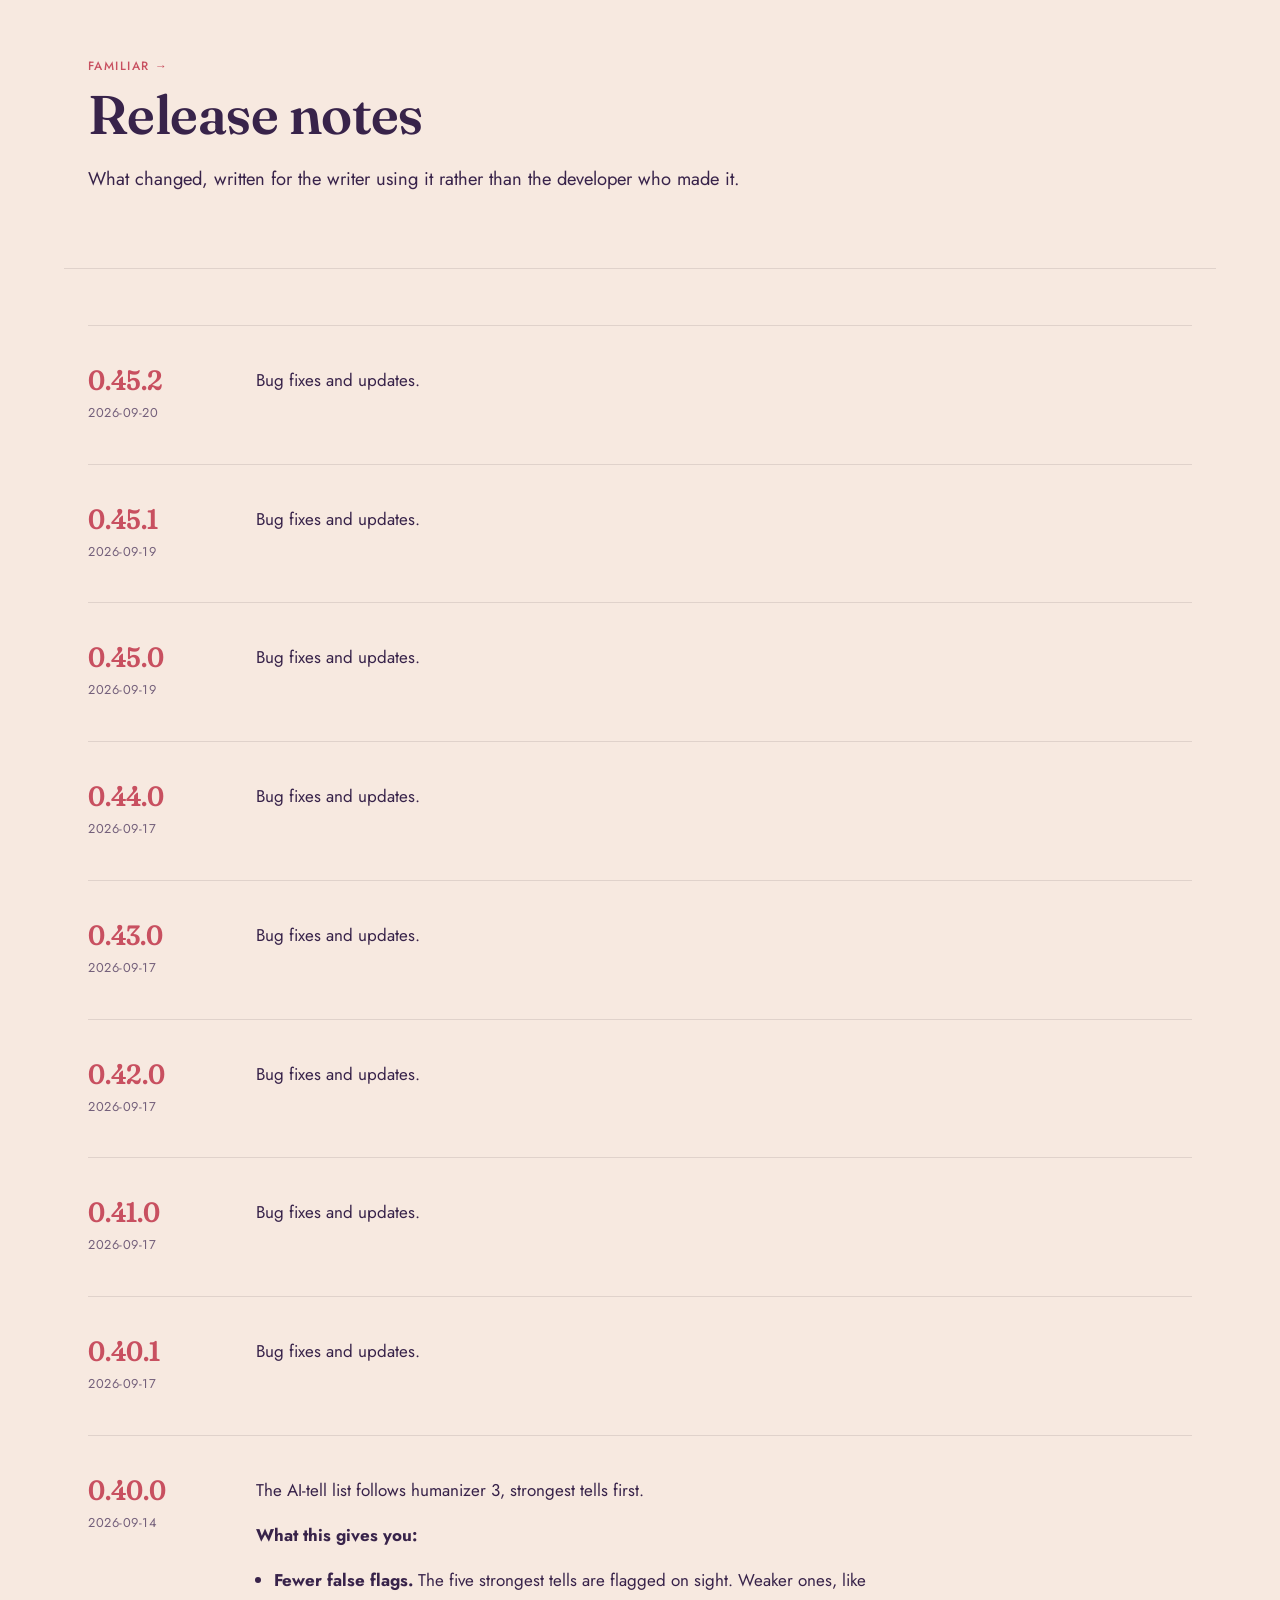
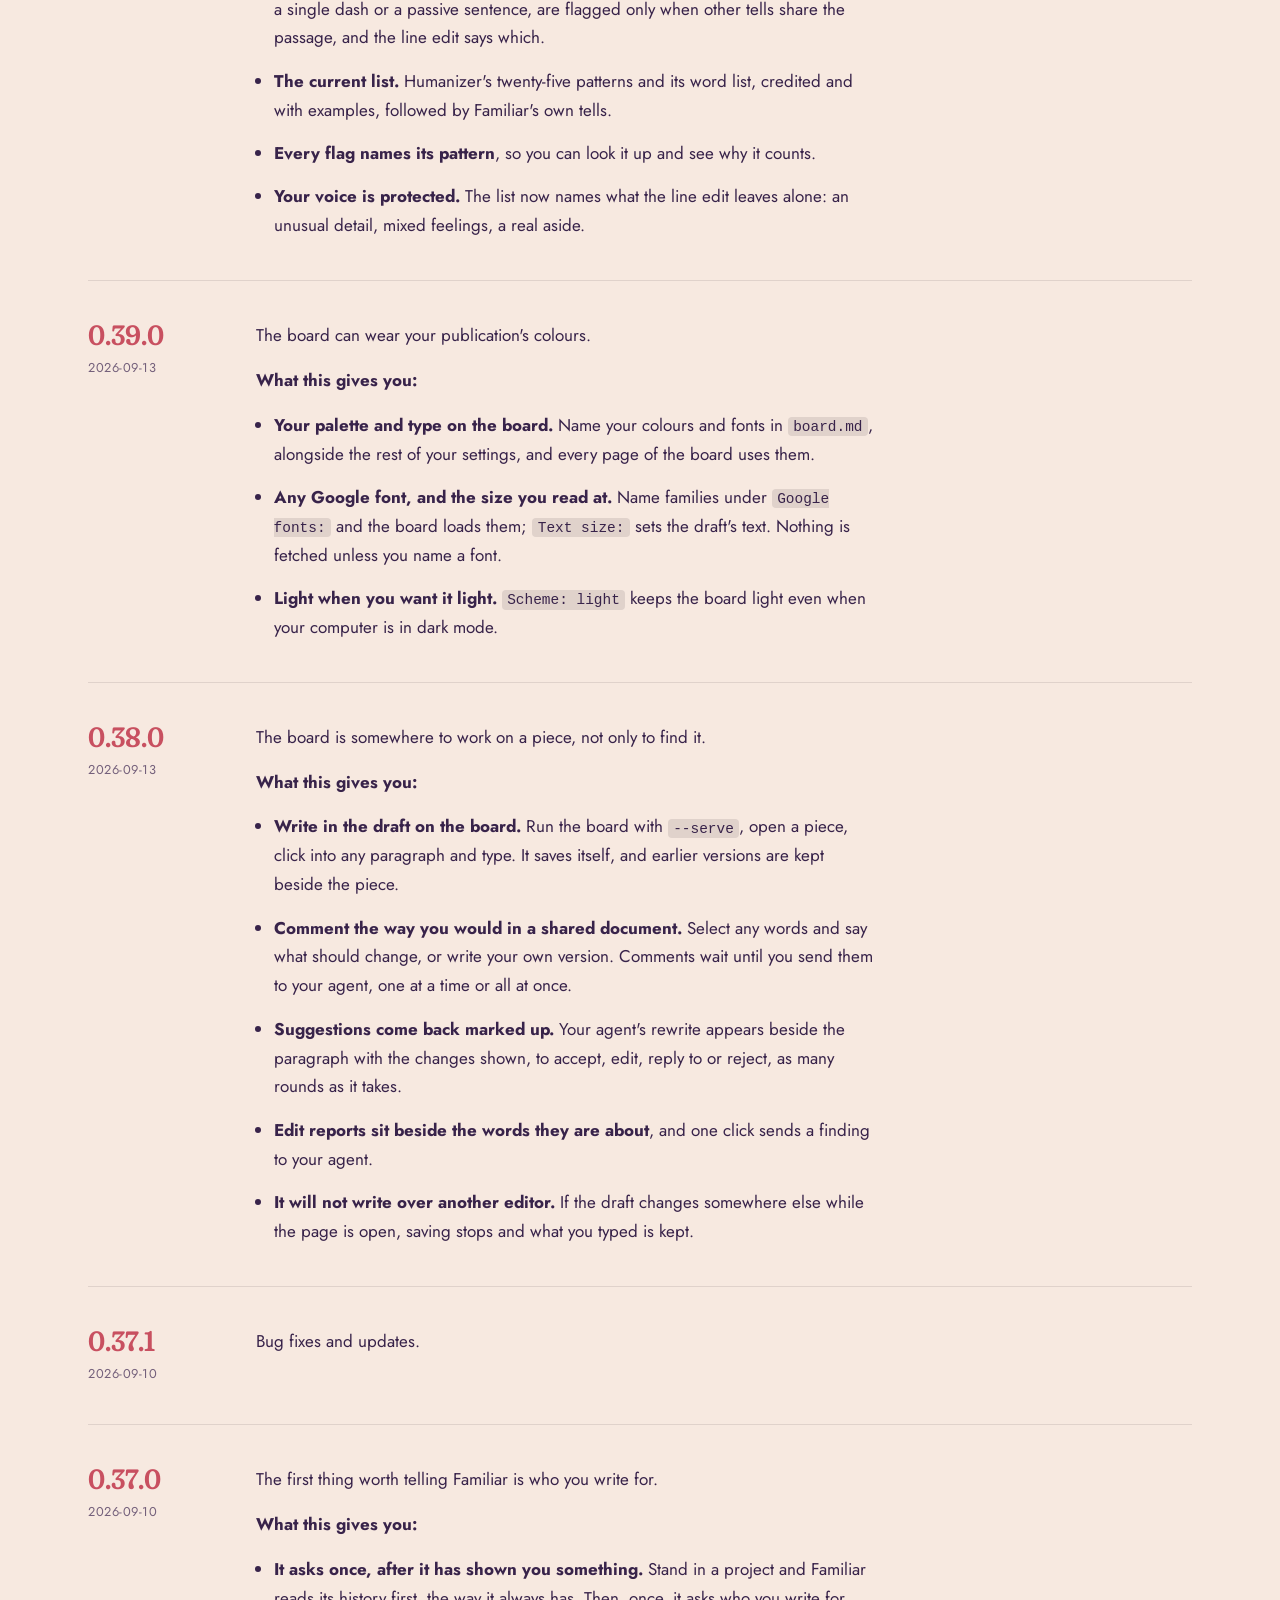
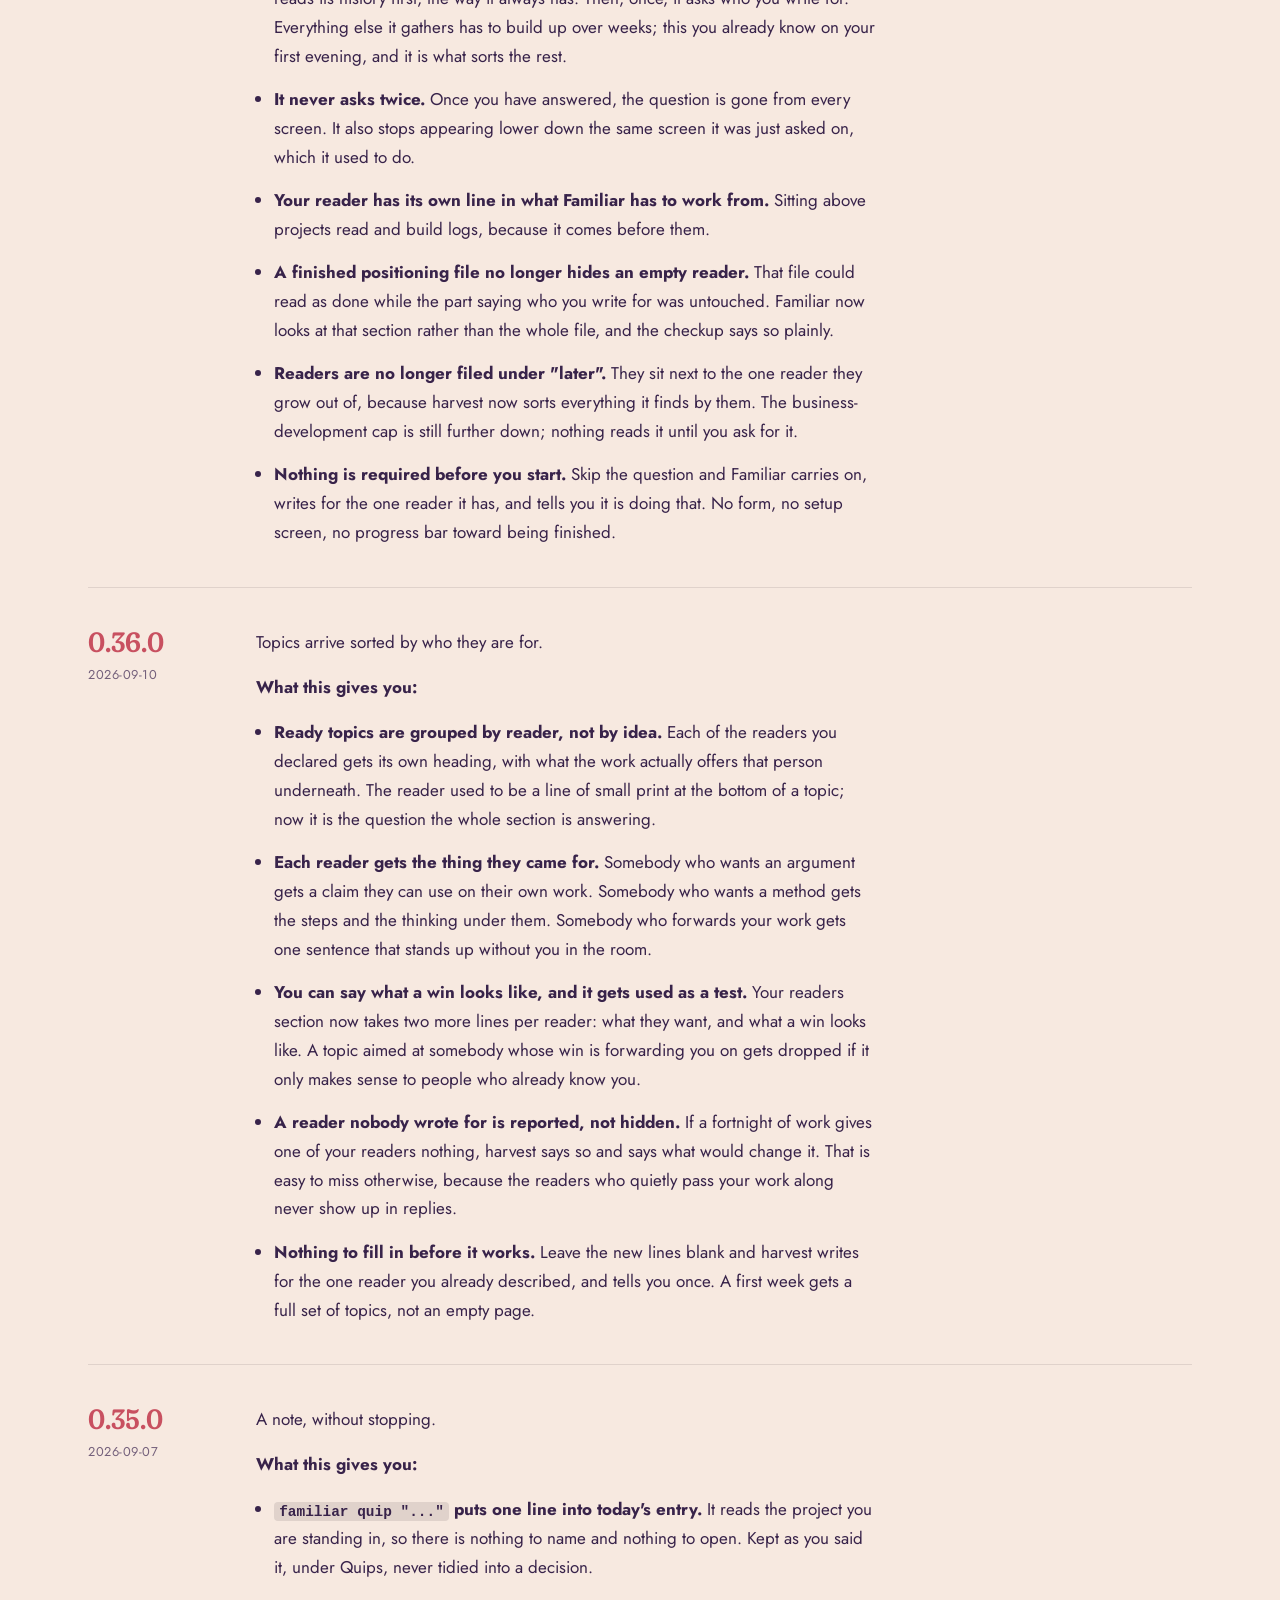
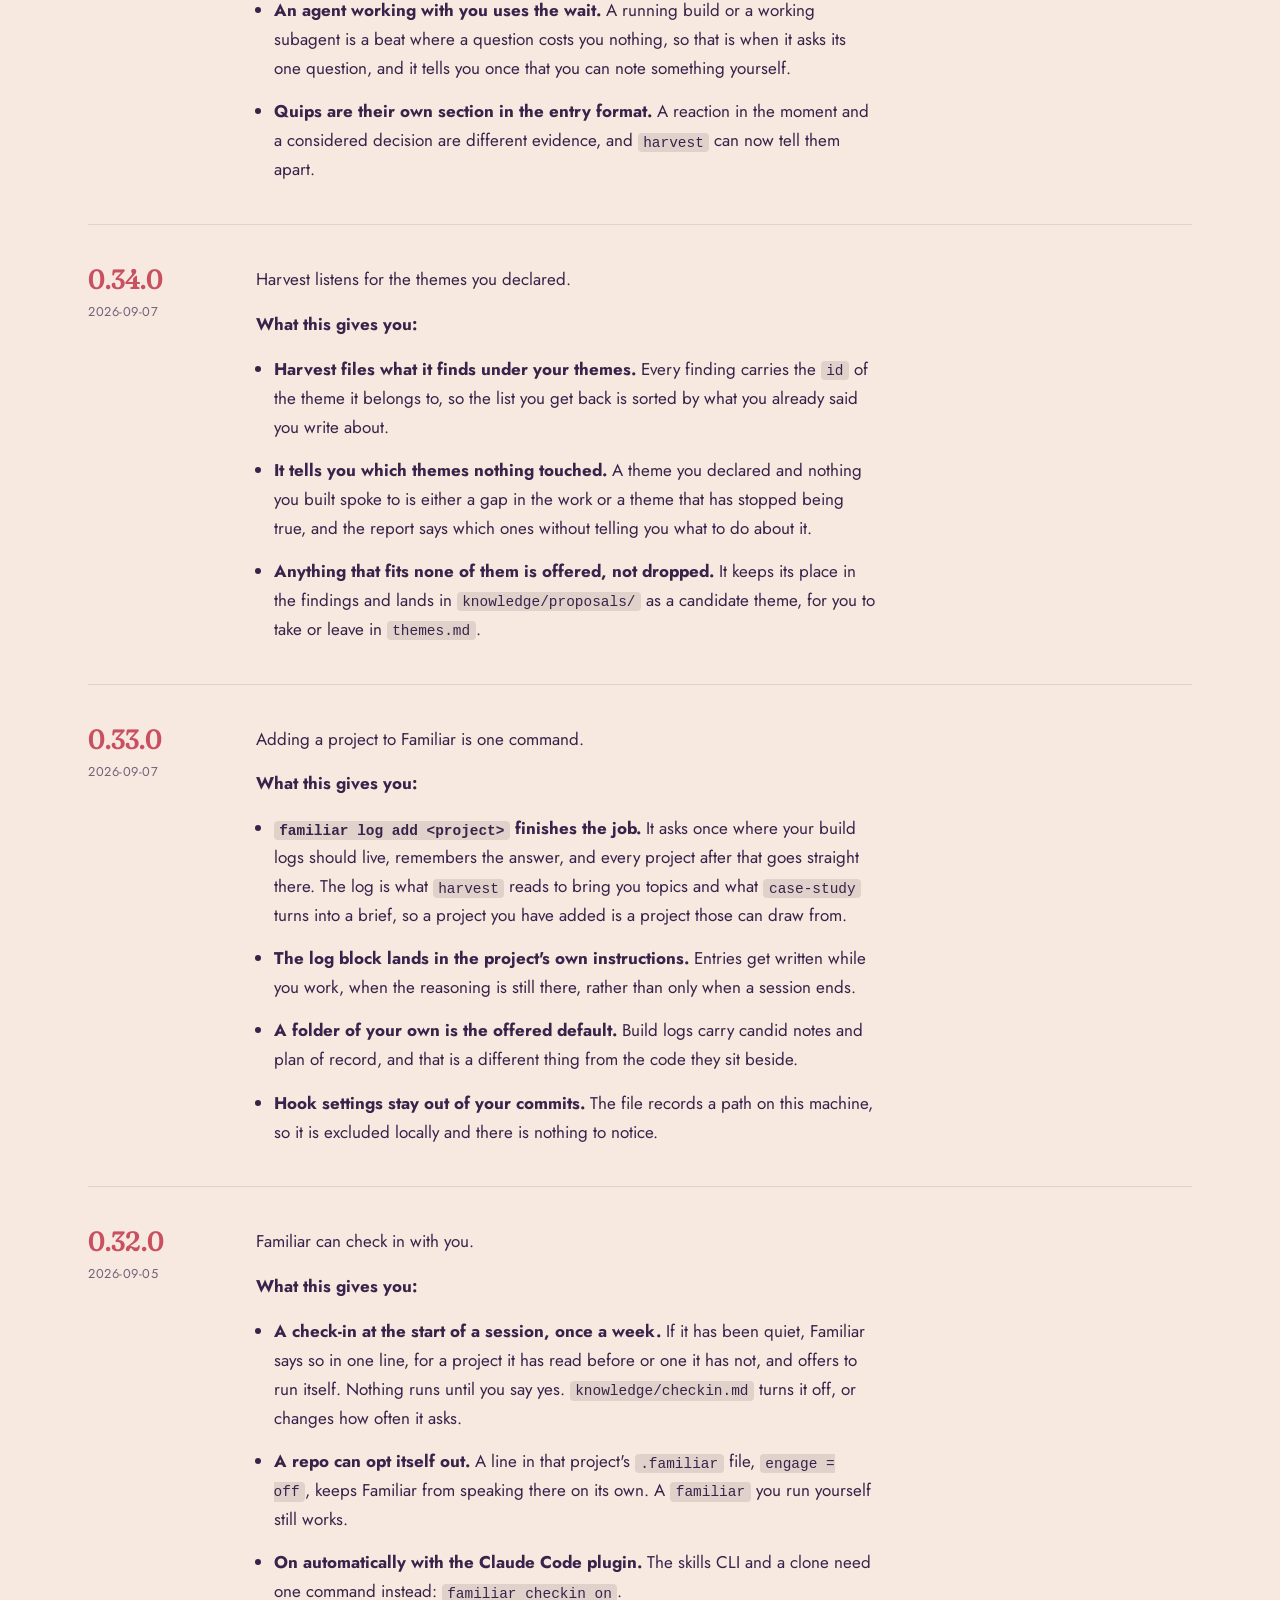
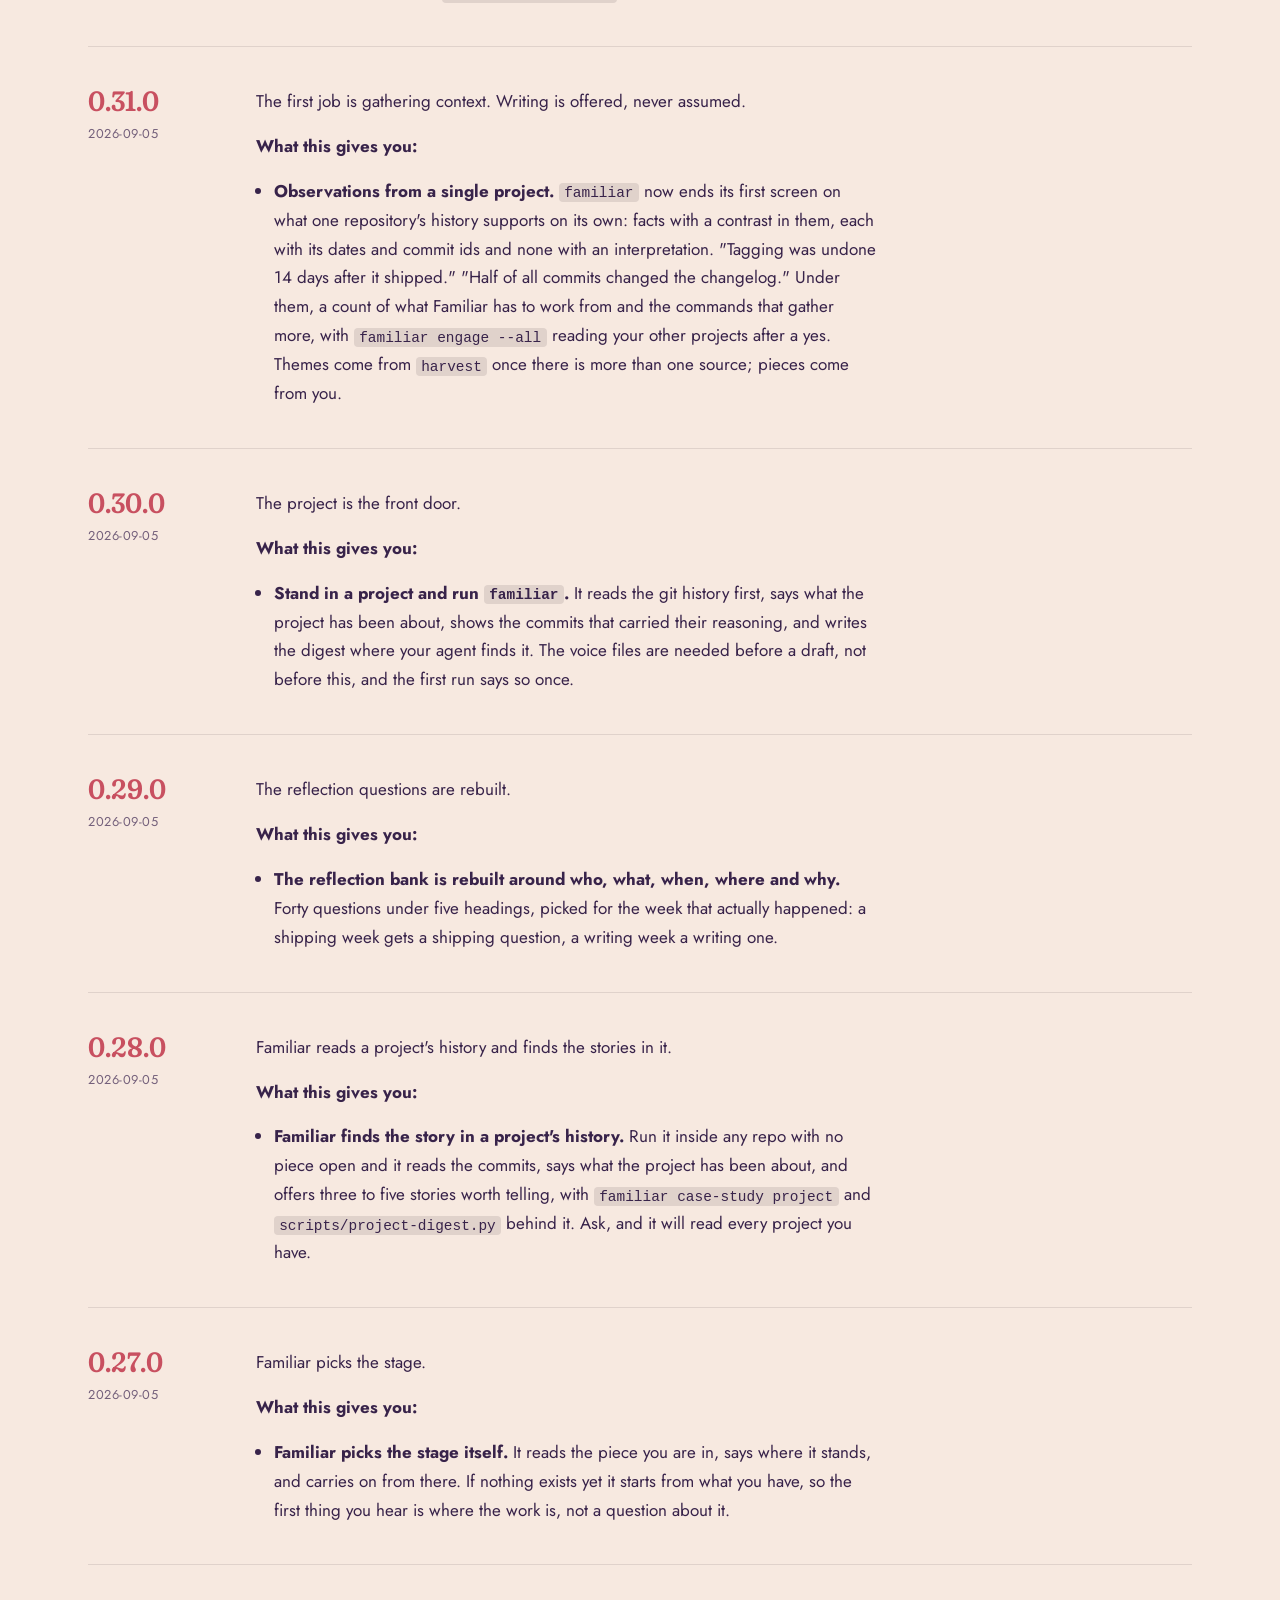
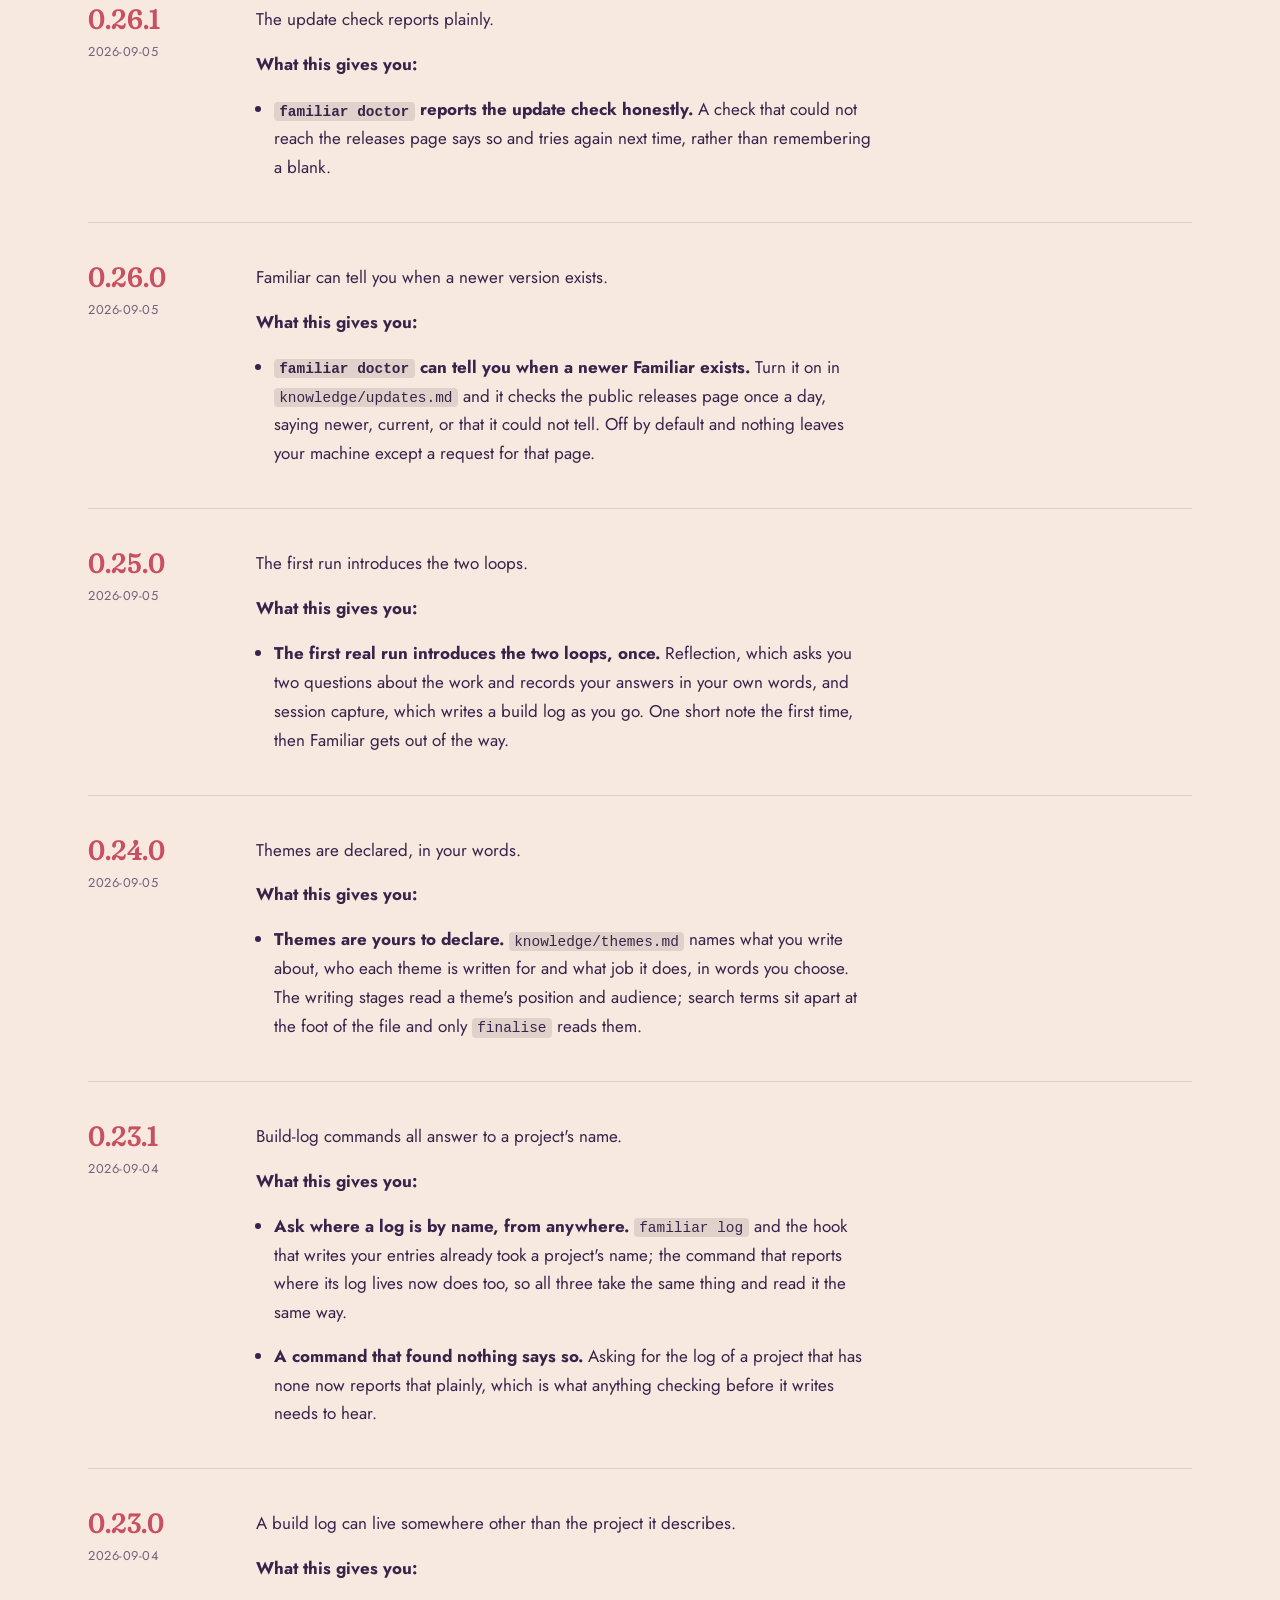
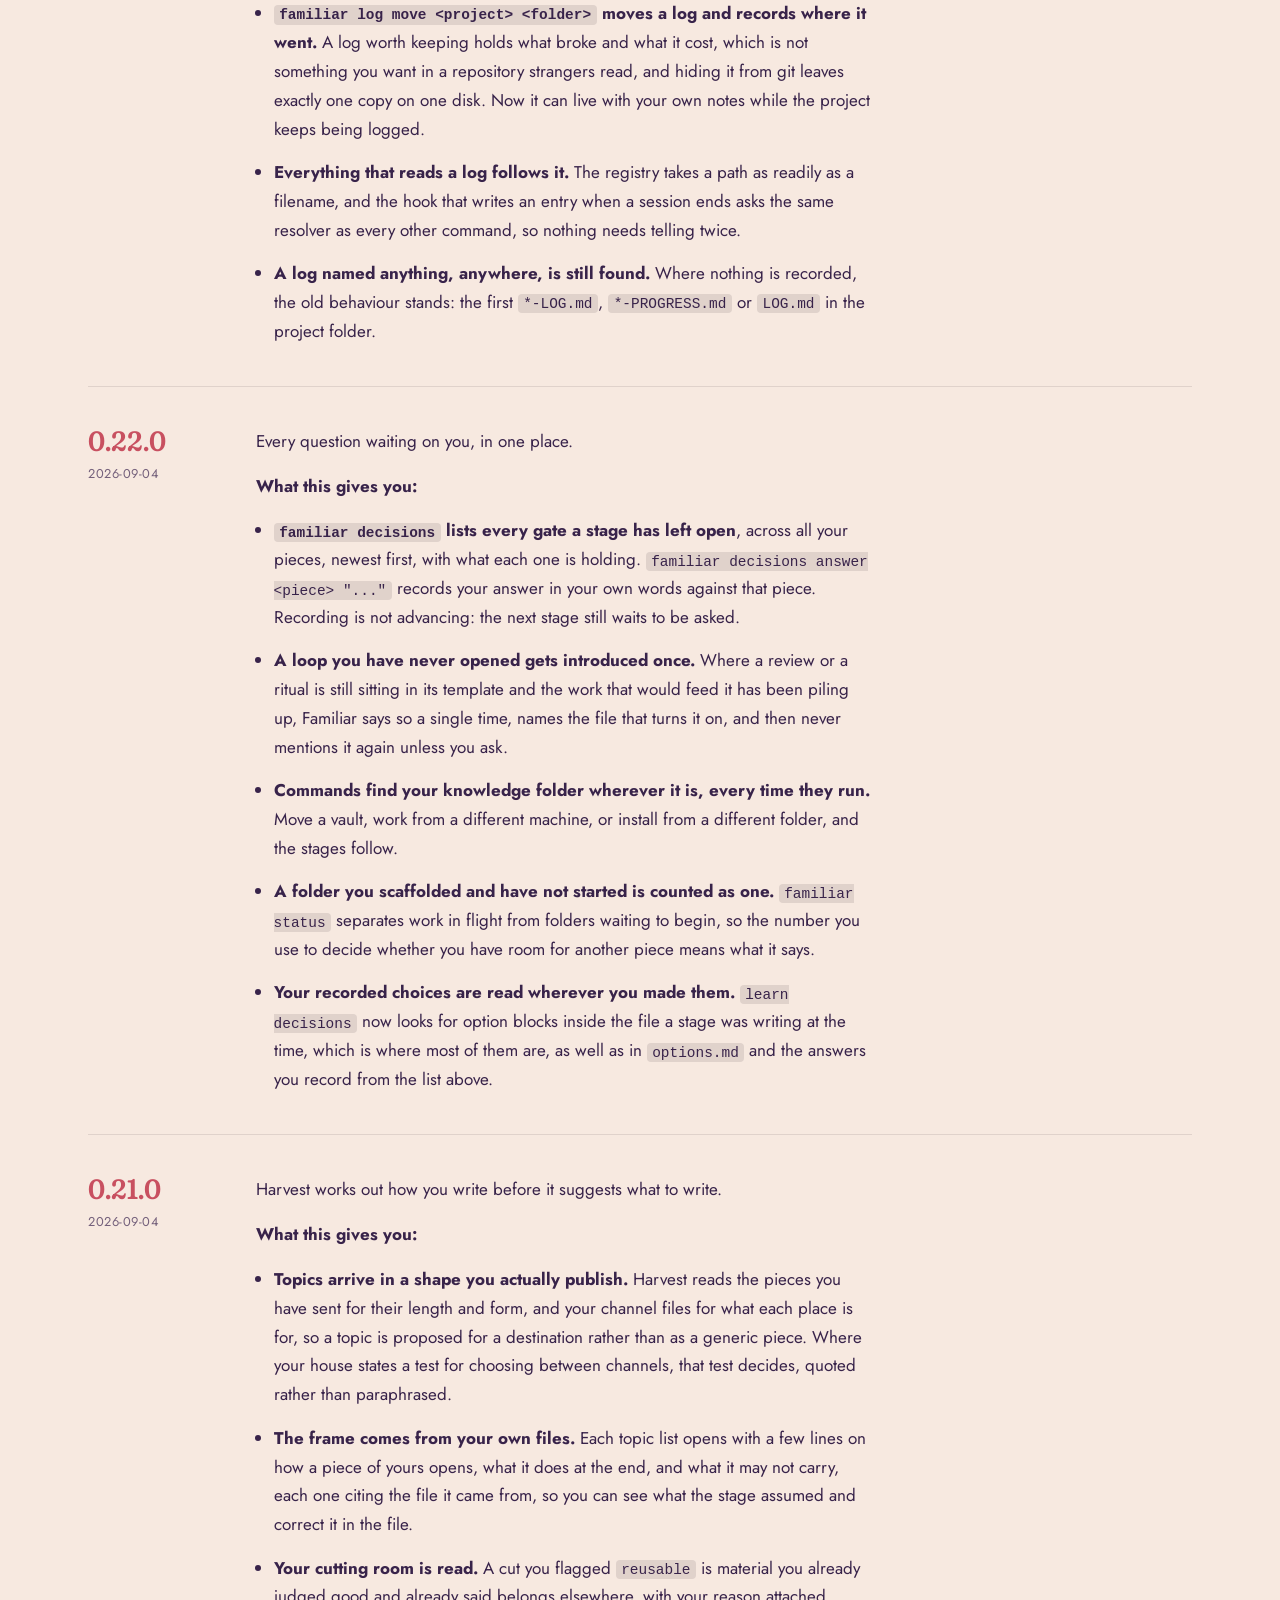
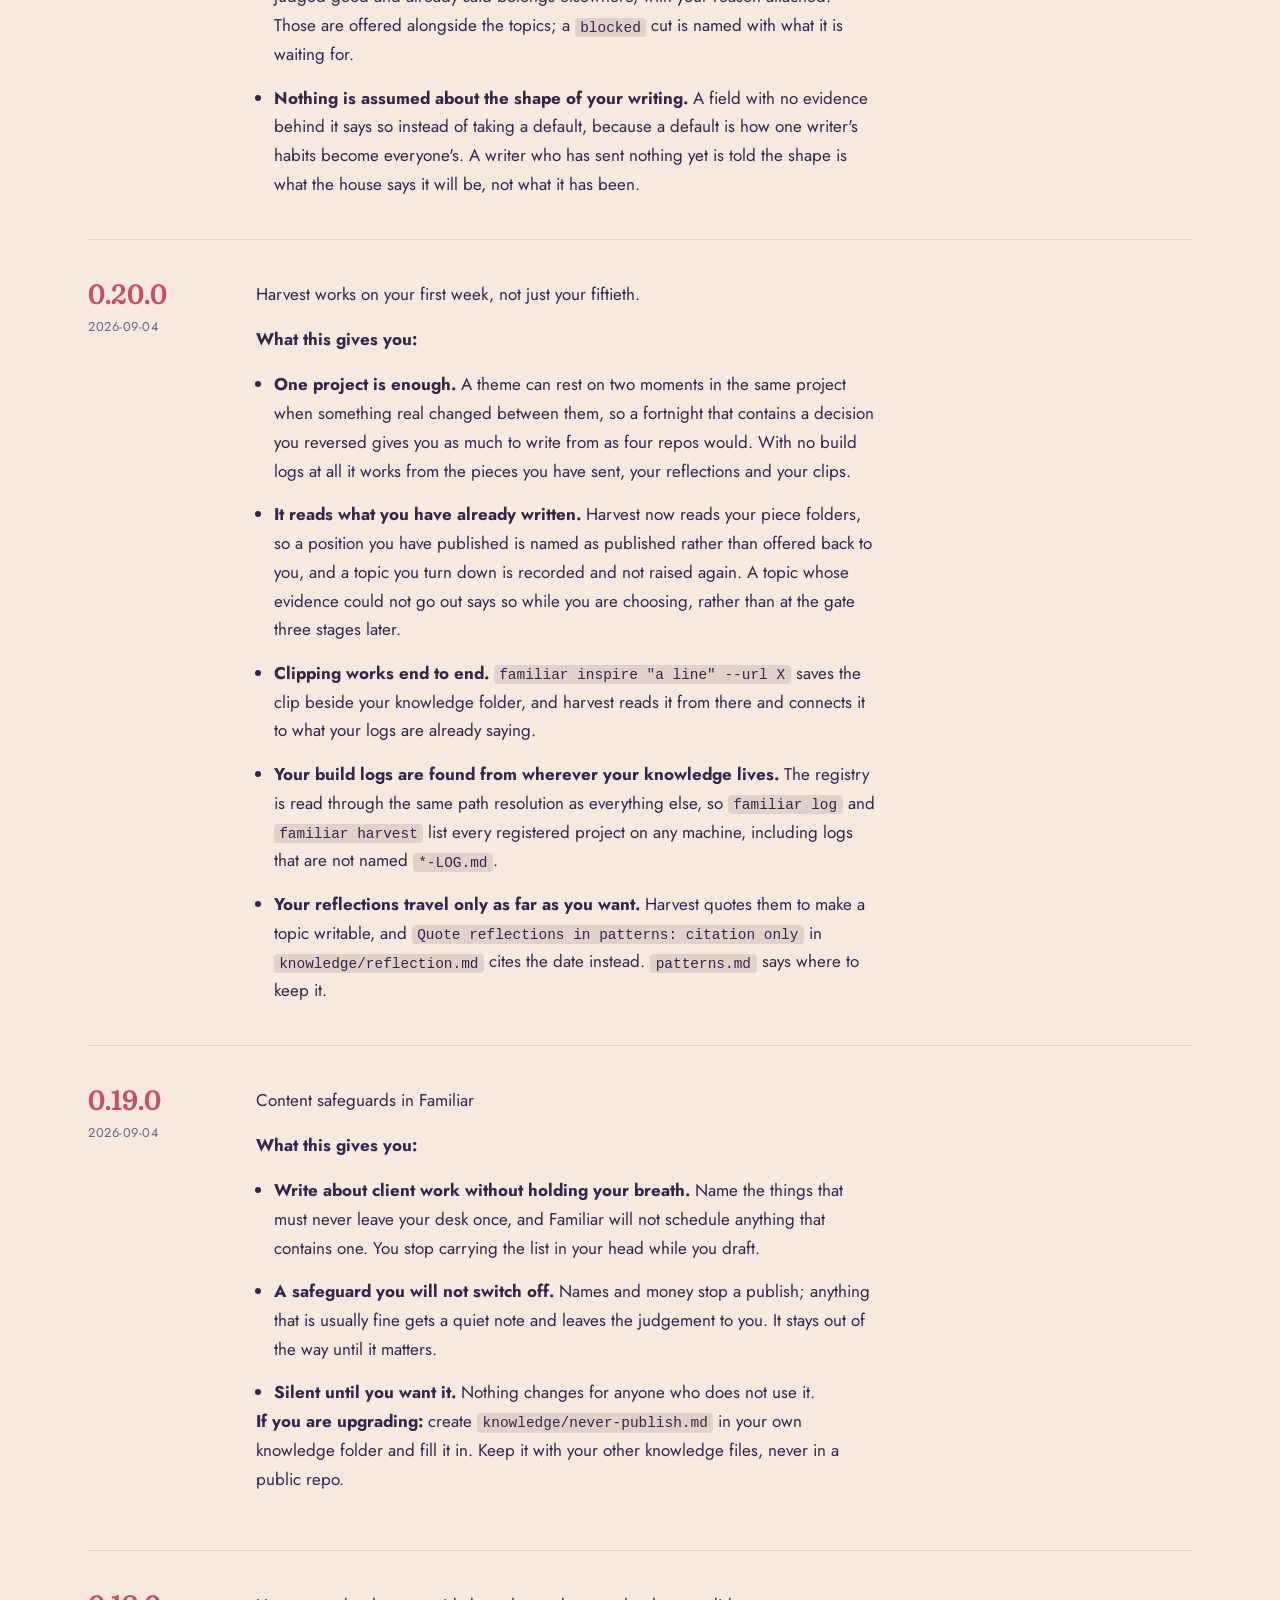
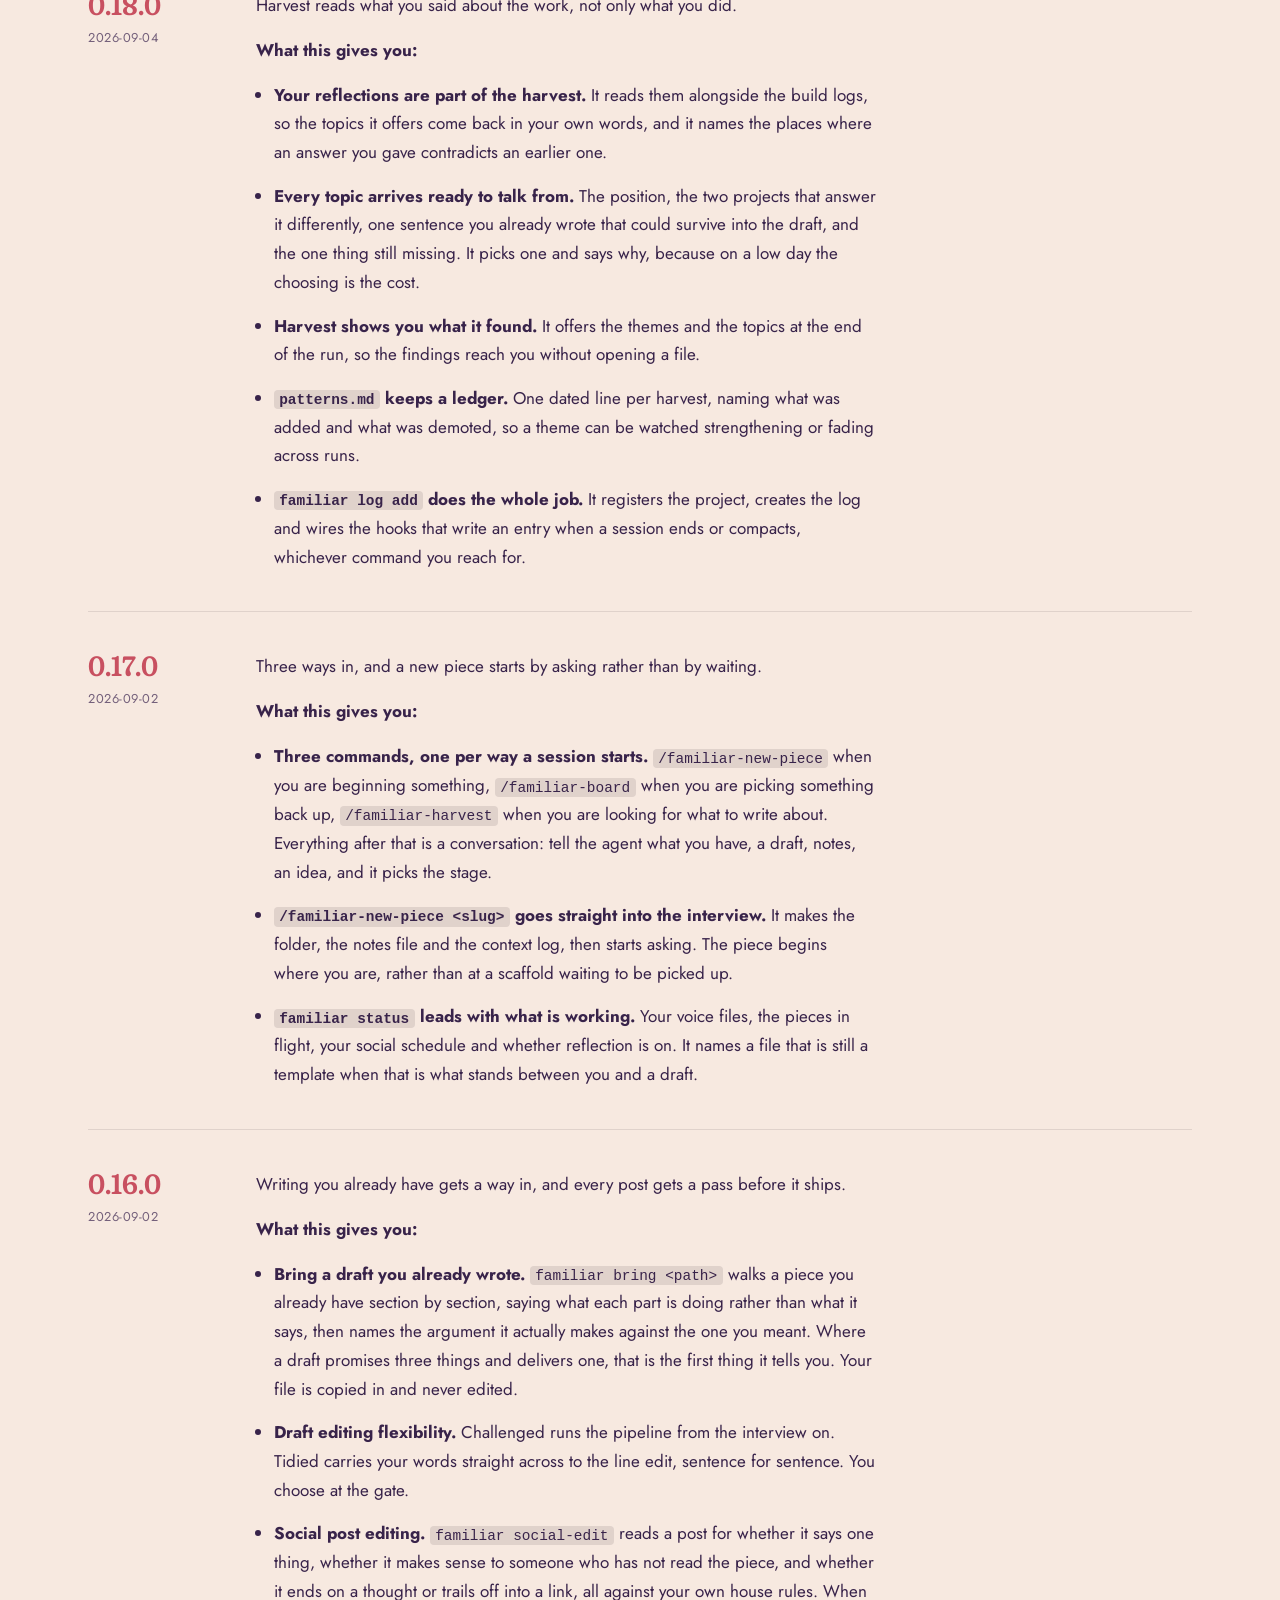
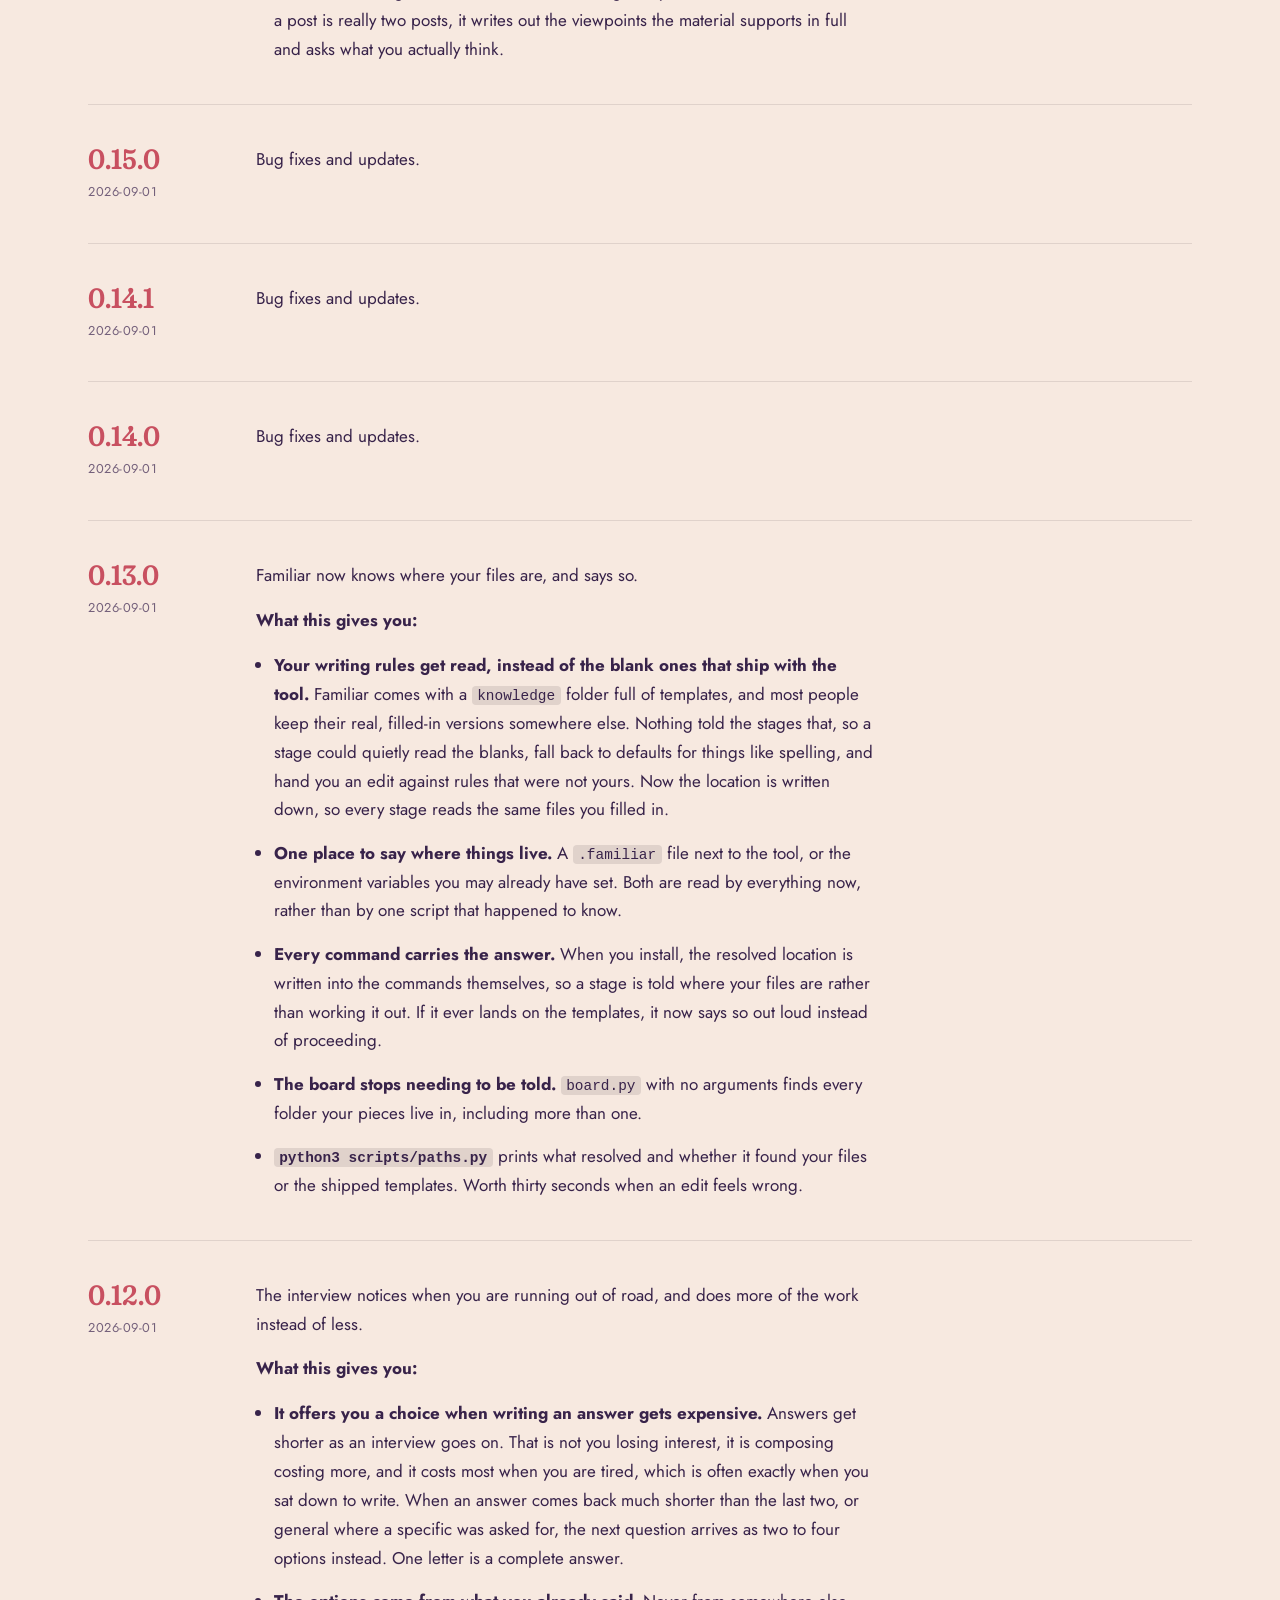
==== site/releases.html @ 456c1101 "Map the wider Notion schema without owning unknown fields (#89) Adds scripts/notion_schema.py: a typ" ====
<!doctype html>
<html lang="en-GB">
<head>
<meta charset="utf-8">
<meta name="viewport" content="width=device-width, initial-scale=1">
<title>Release notes | Familiar</title>
<meta name="description" content="What changed in Familiar, written for the writer using it.">
<link rel="canonical" href="https://familiar.intentionaut.com/releases.html">
<link rel="icon" href="/favicon.svg" type="image/svg+xml">
<meta name="theme-color" content="#f7e9e0">
<meta property="og:site_name" content="Familiar">
<meta property="og:title" content="Release notes | Familiar">
<meta property="og:description" content="What changed in Familiar, written for the writer using it.">
<meta property="og:url" content="https://familiar.intentionaut.com/releases.html">
<meta property="og:type" content="website">
<link rel="preconnect" href="https://fonts.googleapis.com">
<link rel="preconnect" href="https://fonts.gstatic.com" crossorigin>
<link href="https://fonts.googleapis.com/css2?family=Fraunces:ital,opsz,wght@0,9..144,400..700;1,9..144,400..700&family=Jost:wght@300..600&display=swap" rel="stylesheet">
<link rel="stylesheet" href="./style.css">
</head>
<body>

<section class="wrap">
  <p class="eyebrow"><a class="link-arrow" href="./">Familiar</a></p>
  <h1>Release notes</h1>
  <p class="lede">
    What changed, written for the writer using it rather than the developer who
    made it.
  </p>
</section>

<section class="wrap">
  <article class="release">
    <h2 id="v0-45-2">0.45.2</h2>
    <p class="release-date"><time datetime="2026-09-20">2026-09-20</time></p>
    <div class="release-body">
      <p>Bug fixes and updates.</p>
    </div>
  </article>
  <article class="release">
    <h2 id="v0-45-1">0.45.1</h2>
    <p class="release-date"><time datetime="2026-09-19">2026-09-19</time></p>
    <div class="release-body">
      <p>Bug fixes and updates.</p>
    </div>
  </article>
  <article class="release">
    <h2 id="v0-45-0">0.45.0</h2>
    <p class="release-date"><time datetime="2026-09-19">2026-09-19</time></p>
    <div class="release-body">
      <p>Bug fixes and updates.</p>
    </div>
  </article>
  <article class="release">
    <h2 id="v0-44-0">0.44.0</h2>
    <p class="release-date"><time datetime="2026-09-17">2026-09-17</time></p>
    <div class="release-body">
      <p>Bug fixes and updates.</p>
    </div>
  </article>
  <article class="release">
    <h2 id="v0-43-0">0.43.0</h2>
    <p class="release-date"><time datetime="2026-09-17">2026-09-17</time></p>
    <div class="release-body">
      <p>Bug fixes and updates.</p>
    </div>
  </article>
  <article class="release">
    <h2 id="v0-42-0">0.42.0</h2>
    <p class="release-date"><time datetime="2026-09-17">2026-09-17</time></p>
    <div class="release-body">
      <p>Bug fixes and updates.</p>
    </div>
  </article>
  <article class="release">
    <h2 id="v0-41-0">0.41.0</h2>
    <p class="release-date"><time datetime="2026-09-17">2026-09-17</time></p>
    <div class="release-body">
      <p>Bug fixes and updates.</p>
    </div>
  </article>
  <article class="release">
    <h2 id="v0-40-1">0.40.1</h2>
    <p class="release-date"><time datetime="2026-09-17">2026-09-17</time></p>
    <div class="release-body">
      <p>Bug fixes and updates.</p>
    </div>
  </article>
  <article class="release">
    <h2 id="v0-40-0">0.40.0</h2>
    <p class="release-date"><time datetime="2026-09-14">2026-09-14</time></p>
    <div class="release-body">
      <p>The AI-tell list follows humanizer 3, strongest tells first.</p>
      <p><strong>What this gives you:</strong></p>
      <ul><li><strong>Fewer false flags.</strong> The five strongest tells are flagged on sight. Weaker ones, like a single dash or a passive sentence, are flagged only when other tells share the passage, and the line edit says which.</li><li><strong>The current list.</strong> Humanizer&#x27;s twenty-five patterns and its word list, credited and with examples, followed by Familiar&#x27;s own tells.</li><li><strong>Every flag names its pattern</strong>, so you can look it up and see why it counts.</li><li><strong>Your voice is protected.</strong> The list now names what the line edit leaves alone: an unusual detail, mixed feelings, a real aside.</li></ul>
    </div>
  </article>
  <article class="release">
    <h2 id="v0-39-0">0.39.0</h2>
    <p class="release-date"><time datetime="2026-09-13">2026-09-13</time></p>
    <div class="release-body">
      <p>The board can wear your publication&#x27;s colours.</p>
      <p><strong>What this gives you:</strong></p>
      <ul><li><strong>Your palette and type on the board.</strong> Name your colours and fonts in <code>board.md</code>, alongside the rest of your settings, and every page of the board uses them.</li><li><strong>Any Google font, and the size you read at.</strong> Name families under <code>Google fonts:</code> and the board loads them; <code>Text size:</code> sets the draft&#x27;s text. Nothing is fetched unless you name a font.</li><li><strong>Light when you want it light.</strong> <code>Scheme: light</code> keeps the board light even when your computer is in dark mode.</li></ul>
    </div>
  </article>
  <article class="release">
    <h2 id="v0-38-0">0.38.0</h2>
    <p class="release-date"><time datetime="2026-09-13">2026-09-13</time></p>
    <div class="release-body">
      <p>The board is somewhere to work on a piece, not only to find it.</p>
      <p><strong>What this gives you:</strong></p>
      <ul><li><strong>Write in the draft on the board.</strong> Run the board with <code>--serve</code>, open a piece, click into any paragraph and type. It saves itself, and earlier versions are kept beside the piece.</li><li><strong>Comment the way you would in a shared document.</strong> Select any words and say what should change, or write your own version. Comments wait until you send them to your agent, one at a time or all at once.</li><li><strong>Suggestions come back marked up.</strong> Your agent&#x27;s rewrite appears beside the paragraph with the changes shown, to accept, edit, reply to or reject, as many rounds as it takes.</li><li><strong>Edit reports sit beside the words they are about</strong>, and one click sends a finding to your agent.</li><li><strong>It will not write over another editor.</strong> If the draft changes somewhere else while the page is open, saving stops and what you typed is kept.</li></ul>
    </div>
  </article>
  <article class="release">
    <h2 id="v0-37-1">0.37.1</h2>
    <p class="release-date"><time datetime="2026-09-10">2026-09-10</time></p>
    <div class="release-body">
      <p>Bug fixes and updates.</p>
    </div>
  </article>
  <article class="release">
    <h2 id="v0-37-0">0.37.0</h2>
    <p class="release-date"><time datetime="2026-09-10">2026-09-10</time></p>
    <div class="release-body">
      <p>The first thing worth telling Familiar is who you write for.</p>
      <p><strong>What this gives you:</strong></p>
      <ul><li><strong>It asks once, after it has shown you something.</strong> Stand in a project and Familiar reads its history first, the way it always has. Then, once, it asks who you write for. Everything else it gathers has to build up over weeks; this you already know on your first evening, and it is what sorts the rest.</li><li><strong>It never asks twice.</strong> Once you have answered, the question is gone from every screen. It also stops appearing lower down the same screen it was just asked on, which it used to do.</li><li><strong>Your reader has its own line in what Familiar has to work from.</strong> Sitting above projects read and build logs, because it comes before them.</li><li><strong>A finished positioning file no longer hides an empty reader.</strong> That file could read as done while the part saying who you write for was untouched. Familiar now looks at that section rather than the whole file, and the checkup says so plainly.</li><li><strong>Readers are no longer filed under &quot;later&quot;.</strong> They sit next to the one reader they grow out of, because harvest now sorts everything it finds by them. The business-development cap is still further down; nothing reads it until you ask for it.</li><li><strong>Nothing is required before you start.</strong> Skip the question and Familiar carries on, writes for the one reader it has, and tells you it is doing that. No form, no setup screen, no progress bar toward being finished.</li></ul>
    </div>
  </article>
  <article class="release">
    <h2 id="v0-36-0">0.36.0</h2>
    <p class="release-date"><time datetime="2026-09-10">2026-09-10</time></p>
    <div class="release-body">
      <p>Topics arrive sorted by who they are for.</p>
      <p><strong>What this gives you:</strong></p>
      <ul><li><strong>Ready topics are grouped by reader, not by idea.</strong> Each of the readers you declared gets its own heading, with what the work actually offers that person underneath. The reader used to be a line of small print at the bottom of a topic; now it is the question the whole section is answering.</li><li><strong>Each reader gets the thing they came for.</strong> Somebody who wants an argument gets a claim they can use on their own work. Somebody who wants a method gets the steps and the thinking under them. Somebody who forwards your work gets one sentence that stands up without you in the room.</li><li><strong>You can say what a win looks like, and it gets used as a test.</strong> Your readers section now takes two more lines per reader: what they want, and what a win looks like. A topic aimed at somebody whose win is forwarding you on gets dropped if it only makes sense to people who already know you.</li><li><strong>A reader nobody wrote for is reported, not hidden.</strong> If a fortnight of work gives one of your readers nothing, harvest says so and says what would change it. That is easy to miss otherwise, because the readers who quietly pass your work along never show up in replies.</li><li><strong>Nothing to fill in before it works.</strong> Leave the new lines blank and harvest writes for the one reader you already described, and tells you once. A first week gets a full set of topics, not an empty page.</li></ul>
    </div>
  </article>
  <article class="release">
    <h2 id="v0-35-0">0.35.0</h2>
    <p class="release-date"><time datetime="2026-09-07">2026-09-07</time></p>
    <div class="release-body">
      <p>A note, without stopping.</p>
      <p><strong>What this gives you:</strong></p>
      <ul><li><strong><code>familiar quip &quot;...&quot;</code> puts one line into today&#x27;s entry.</strong> It reads the project you are standing in, so there is nothing to name and nothing to open. Kept as you said it, under Quips, never tidied into a decision.</li><li><strong>An agent working with you uses the wait.</strong> A running build or a working subagent is a beat where a question costs you nothing, so that is when it asks its one question, and it tells you once that you can note something yourself.</li><li><strong>Quips are their own section in the entry format.</strong> A reaction in the moment and a considered decision are different evidence, and <code>harvest</code> can now tell them apart.</li></ul>
    </div>
  </article>
  <article class="release">
    <h2 id="v0-34-0">0.34.0</h2>
    <p class="release-date"><time datetime="2026-09-07">2026-09-07</time></p>
    <div class="release-body">
      <p>Harvest listens for the themes you declared.</p>
      <p><strong>What this gives you:</strong></p>
      <ul><li><strong>Harvest files what it finds under your themes.</strong> Every finding carries the <code>id</code> of the theme it belongs to, so the list you get back is sorted by what you already said you write about.</li><li><strong>It tells you which themes nothing touched.</strong> A theme you declared and nothing you built spoke to is either a gap in the work or a theme that has stopped being true, and the report says which ones without telling you what to do about it.</li><li><strong>Anything that fits none of them is offered, not dropped.</strong> It keeps its place in the findings and lands in <code>knowledge/proposals/</code> as a candidate theme, for you to take or leave in <code>themes.md</code>.</li></ul>
    </div>
  </article>
  <article class="release">
    <h2 id="v0-33-0">0.33.0</h2>
    <p class="release-date"><time datetime="2026-09-07">2026-09-07</time></p>
    <div class="release-body">
      <p>Adding a project to Familiar is one command.</p>
      <p><strong>What this gives you:</strong></p>
      <ul><li><strong><code>familiar log add &lt;project&gt;</code> finishes the job.</strong> It asks once where your build logs should live, remembers the answer, and every project after that goes straight there. The log is what <code>harvest</code> reads to bring you topics and what <code>case-study</code> turns into a brief, so a project you have added is a project those can draw from.</li><li><strong>The log block lands in the project&#x27;s own instructions.</strong> Entries get written while you work, when the reasoning is still there, rather than only when a session ends.</li><li><strong>A folder of your own is the offered default.</strong> Build logs carry candid notes and plan of record, and that is a different thing from the code they sit beside.</li><li><strong>Hook settings stay out of your commits.</strong> The file records a path on this machine, so it is excluded locally and there is nothing to notice.</li></ul>
    </div>
  </article>
  <article class="release">
    <h2 id="v0-32-0">0.32.0</h2>
    <p class="release-date"><time datetime="2026-09-05">2026-09-05</time></p>
    <div class="release-body">
      <p>Familiar can check in with you.</p>
      <p><strong>What this gives you:</strong></p>
      <ul><li><strong>A check-in at the start of a session, once a week.</strong> If it has been quiet, Familiar says so in one line, for a project it has read before or one it has not, and offers to run itself. Nothing runs until you say yes. <code>knowledge/checkin.md</code> turns it off, or changes how often it asks.</li><li><strong>A repo can opt itself out.</strong> A line in that project&#x27;s <code>.familiar</code> file, <code>engage = off</code>, keeps Familiar from speaking there on its own. A <code>familiar</code> you run yourself still works.</li><li><strong>On automatically with the Claude Code plugin.</strong> The skills CLI and a clone need one command instead: <code>familiar checkin on</code>.</li></ul>
    </div>
  </article>
  <article class="release">
    <h2 id="v0-31-0">0.31.0</h2>
    <p class="release-date"><time datetime="2026-09-05">2026-09-05</time></p>
    <div class="release-body">
      <p>The first job is gathering context. Writing is offered, never assumed.</p>
      <p><strong>What this gives you:</strong></p>
      <ul><li><strong>Observations from a single project.</strong> <code>familiar</code> now ends its first screen on what one repository&#x27;s history supports on its own: facts with a contrast in them, each with its dates and commit ids and none with an interpretation. &quot;Tagging was undone 14 days after it shipped.&quot; &quot;Half of all commits changed the changelog.&quot; Under them, a count of what Familiar has to work from and the commands that gather more, with <code>familiar engage --all</code> reading your other projects after a yes. Themes come from <code>harvest</code> once there is more than one source; pieces come from you.</li></ul>
    </div>
  </article>
  <article class="release">
    <h2 id="v0-30-0">0.30.0</h2>
    <p class="release-date"><time datetime="2026-09-05">2026-09-05</time></p>
    <div class="release-body">
      <p>The project is the front door.</p>
      <p><strong>What this gives you:</strong></p>
      <ul><li><strong>Stand in a project and run <code>familiar</code>.</strong> It reads the git history first, says what the project has been about, shows the commits that carried their reasoning, and writes the digest where your agent finds it. The voice files are needed before a draft, not before this, and the first run says so once.</li></ul>
    </div>
  </article>
  <article class="release">
    <h2 id="v0-29-0">0.29.0</h2>
    <p class="release-date"><time datetime="2026-09-05">2026-09-05</time></p>
    <div class="release-body">
      <p>The reflection questions are rebuilt.</p>
      <p><strong>What this gives you:</strong></p>
      <ul><li><strong>The reflection bank is rebuilt around who, what, when, where and why.</strong> Forty questions under five headings, picked for the week that actually happened: a shipping week gets a shipping question, a writing week a writing one.</li></ul>
    </div>
  </article>
  <article class="release">
    <h2 id="v0-28-0">0.28.0</h2>
    <p class="release-date"><time datetime="2026-09-05">2026-09-05</time></p>
    <div class="release-body">
      <p>Familiar reads a project&#x27;s history and finds the stories in it.</p>
      <p><strong>What this gives you:</strong></p>
      <ul><li><strong>Familiar finds the story in a project&#x27;s history.</strong> Run it inside any repo with no piece open and it reads the commits, says what the project has been about, and offers three to five stories worth telling, with <code>familiar case-study project</code> and <code>scripts/project-digest.py</code> behind it. Ask, and it will read every project you have.</li></ul>
    </div>
  </article>
  <article class="release">
    <h2 id="v0-27-0">0.27.0</h2>
    <p class="release-date"><time datetime="2026-09-05">2026-09-05</time></p>
    <div class="release-body">
      <p>Familiar picks the stage.</p>
      <p><strong>What this gives you:</strong></p>
      <ul><li><strong>Familiar picks the stage itself.</strong> It reads the piece you are in, says where it stands, and carries on from there. If nothing exists yet it starts from what you have, so the first thing you hear is where the work is, not a question about it.</li></ul>
    </div>
  </article>
  <article class="release">
    <h2 id="v0-26-1">0.26.1</h2>
    <p class="release-date"><time datetime="2026-09-05">2026-09-05</time></p>
    <div class="release-body">
      <p>The update check reports plainly.</p>
      <p><strong>What this gives you:</strong></p>
      <ul><li><strong><code>familiar doctor</code> reports the update check honestly.</strong> A check that could not reach the releases page says so and tries again next time, rather than remembering a blank.</li></ul>
    </div>
  </article>
  <article class="release">
    <h2 id="v0-26-0">0.26.0</h2>
    <p class="release-date"><time datetime="2026-09-05">2026-09-05</time></p>
    <div class="release-body">
      <p>Familiar can tell you when a newer version exists.</p>
      <p><strong>What this gives you:</strong></p>
      <ul><li><strong><code>familiar doctor</code> can tell you when a newer Familiar exists.</strong> Turn it on in <code>knowledge/updates.md</code> and it checks the public releases page once a day, saying newer, current, or that it could not tell. Off by default and nothing leaves your machine except a request for that page.</li></ul>
    </div>
  </article>
  <article class="release">
    <h2 id="v0-25-0">0.25.0</h2>
    <p class="release-date"><time datetime="2026-09-05">2026-09-05</time></p>
    <div class="release-body">
      <p>The first run introduces the two loops.</p>
      <p><strong>What this gives you:</strong></p>
      <ul><li><strong>The first real run introduces the two loops, once.</strong> Reflection, which asks you two questions about the work and records your answers in your own words, and session capture, which writes a build log as you go. One short note the first time, then Familiar gets out of the way.</li></ul>
    </div>
  </article>
  <article class="release">
    <h2 id="v0-24-0">0.24.0</h2>
    <p class="release-date"><time datetime="2026-09-05">2026-09-05</time></p>
    <div class="release-body">
      <p>Themes are declared, in your words.</p>
      <p><strong>What this gives you:</strong></p>
      <ul><li><strong>Themes are yours to declare.</strong> <code>knowledge/themes.md</code> names what you write about, who each theme is written for and what job it does, in words you choose. The writing stages read a theme&#x27;s position and audience; search terms sit apart at the foot of the file and only <code>finalise</code> reads them.</li></ul>
    </div>
  </article>
  <article class="release">
    <h2 id="v0-23-1">0.23.1</h2>
    <p class="release-date"><time datetime="2026-09-04">2026-09-04</time></p>
    <div class="release-body">
      <p>Build-log commands all answer to a project&#x27;s name.</p>
      <p><strong>What this gives you:</strong></p>
      <ul><li><strong>Ask where a log is by name, from anywhere.</strong> <code>familiar log</code> and the hook that writes your entries already took a project&#x27;s name; the command that reports where its log lives now does too, so all three take the same thing and read it the same way.</li><li><strong>A command that found nothing says so.</strong> Asking for the log of a project that has none now reports that plainly, which is what anything checking before it writes needs to hear.</li></ul>
    </div>
  </article>
  <article class="release">
    <h2 id="v0-23-0">0.23.0</h2>
    <p class="release-date"><time datetime="2026-09-04">2026-09-04</time></p>
    <div class="release-body">
      <p>A build log can live somewhere other than the project it describes.</p>
      <p><strong>What this gives you:</strong></p>
      <ul><li><strong><code>familiar log move &lt;project&gt; &lt;folder&gt;</code> moves a log and records where it went.</strong> A log worth keeping holds what broke and what it cost, which is not something you want in a repository strangers read, and hiding it from git leaves exactly one copy on one disk. Now it can live with your own notes while the project keeps being logged.</li><li><strong>Everything that reads a log follows it.</strong> The registry takes a path as readily as a filename, and the hook that writes an entry when a session ends asks the same resolver as every other command, so nothing needs telling twice.</li><li><strong>A log named anything, anywhere, is still found.</strong> Where nothing is recorded, the old behaviour stands: the first <code>*-LOG.md</code>, <code>*-PROGRESS.md</code> or <code>LOG.md</code> in the project folder.</li></ul>
    </div>
  </article>
  <article class="release">
    <h2 id="v0-22-0">0.22.0</h2>
    <p class="release-date"><time datetime="2026-09-04">2026-09-04</time></p>
    <div class="release-body">
      <p>Every question waiting on you, in one place.</p>
      <p><strong>What this gives you:</strong></p>
      <ul><li><strong><code>familiar decisions</code> lists every gate a stage has left open</strong>, across all your pieces, newest first, with what each one is holding. <code>familiar decisions answer &lt;piece&gt; &quot;...&quot;</code> records your answer in your own words against that piece. Recording is not advancing: the next stage still waits to be asked.</li><li><strong>A loop you have never opened gets introduced once.</strong> Where a review or a ritual is still sitting in its template and the work that would feed it has been piling up, Familiar says so a single time, names the file that turns it on, and then never mentions it again unless you ask.</li><li><strong>Commands find your knowledge folder wherever it is, every time they run.</strong> Move a vault, work from a different machine, or install from a different folder, and the stages follow.</li><li><strong>A folder you scaffolded and have not started is counted as one.</strong> <code>familiar status</code> separates work in flight from folders waiting to begin, so the number you use to decide whether you have room for another piece means what it says.</li><li><strong>Your recorded choices are read wherever you made them.</strong> <code>learn decisions</code> now looks for option blocks inside the file a stage was writing at the time, which is where most of them are, as well as in <code>options.md</code> and the answers you record from the list above.</li></ul>
    </div>
  </article>
  <article class="release">
    <h2 id="v0-21-0">0.21.0</h2>
    <p class="release-date"><time datetime="2026-09-04">2026-09-04</time></p>
    <div class="release-body">
      <p>Harvest works out how you write before it suggests what to write.</p>
      <p><strong>What this gives you:</strong></p>
      <ul><li><strong>Topics arrive in a shape you actually publish.</strong> Harvest reads the pieces you have sent for their length and form, and your channel files for what each place is for, so a topic is proposed for a destination rather than as a generic piece. Where your house states a test for choosing between channels, that test decides, quoted rather than paraphrased.</li><li><strong>The frame comes from your own files.</strong> Each topic list opens with a few lines on how a piece of yours opens, what it does at the end, and what it may not carry, each one citing the file it came from, so you can see what the stage assumed and correct it in the file.</li><li><strong>Your cutting room is read.</strong> A cut you flagged <code>reusable</code> is material you already judged good and already said belongs elsewhere, with your reason attached. Those are offered alongside the topics; a <code>blocked</code> cut is named with what it is waiting for.</li><li><strong>Nothing is assumed about the shape of your writing.</strong> A field with no evidence behind it says so instead of taking a default, because a default is how one writer&#x27;s habits become everyone&#x27;s. A writer who has sent nothing yet is told the shape is what the house says it will be, not what it has been.</li></ul>
    </div>
  </article>
  <article class="release">
    <h2 id="v0-20-0">0.20.0</h2>
    <p class="release-date"><time datetime="2026-09-04">2026-09-04</time></p>
    <div class="release-body">
      <p>Harvest works on your first week, not just your fiftieth.</p>
      <p><strong>What this gives you:</strong></p>
      <ul><li><strong>One project is enough.</strong> A theme can rest on two moments in the same project when something real changed between them, so a fortnight that contains a decision you reversed gives you as much to write from as four repos would. With no build logs at all it works from the pieces you have sent, your reflections and your clips.</li><li><strong>It reads what you have already written.</strong> Harvest now reads your piece folders, so a position you have published is named as published rather than offered back to you, and a topic you turn down is recorded and not raised again. A topic whose evidence could not go out says so while you are choosing, rather than at the gate three stages later.</li><li><strong>Clipping works end to end.</strong> <code>familiar inspire &quot;a line&quot; --url X</code> saves the clip beside your knowledge folder, and harvest reads it from there and connects it to what your logs are already saying.</li><li><strong>Your build logs are found from wherever your knowledge lives.</strong> The registry is read through the same path resolution as everything else, so <code>familiar log</code> and <code>familiar harvest</code> list every registered project on any machine, including logs that are not named <code>*-LOG.md</code>.</li><li><strong>Your reflections travel only as far as you want.</strong> Harvest quotes them to make a topic writable, and <code>Quote reflections in patterns: citation only</code> in <code>knowledge/reflection.md</code> cites the date instead. <code>patterns.md</code> says where to keep it.</li></ul>
    </div>
  </article>
  <article class="release">
    <h2 id="v0-19-0">0.19.0</h2>
    <p class="release-date"><time datetime="2026-09-04">2026-09-04</time></p>
    <div class="release-body">
      <p>Content safeguards in Familiar</p>
      <p><strong>What this gives you:</strong></p>
      <ul><li><strong>Write about client work without holding your breath.</strong> Name the things that must never leave your desk once, and Familiar will not schedule anything that contains one. You stop carrying the list in your head while you draft.</li><li><strong>A safeguard you will not switch off.</strong> Names and money stop a publish; anything that is usually fine gets a quiet note and leaves the judgement to you. It stays out of the way until it matters.</li><li><strong>Silent until you want it.</strong> Nothing changes for anyone who does not use it.</li></ul>
      <p><strong>If you are upgrading:</strong> create <code>knowledge/never-publish.md</code> in your own knowledge folder and fill it in. Keep it with your other knowledge files, never in a public repo.</p>
    </div>
  </article>
  <article class="release">
    <h2 id="v0-18-0">0.18.0</h2>
    <p class="release-date"><time datetime="2026-09-04">2026-09-04</time></p>
    <div class="release-body">
      <p>Harvest reads what you said about the work, not only what you did.</p>
      <p><strong>What this gives you:</strong></p>
      <ul><li><strong>Your reflections are part of the harvest.</strong> It reads them alongside the build logs, so the topics it offers come back in your own words, and it names the places where an answer you gave contradicts an earlier one.</li><li><strong>Every topic arrives ready to talk from.</strong> The position, the two projects that answer it differently, one sentence you already wrote that could survive into the draft, and the one thing still missing. It picks one and says why, because on a low day the choosing is the cost.</li><li><strong>Harvest shows you what it found.</strong> It offers the themes and the topics at the end of the run, so the findings reach you without opening a file.</li><li><strong><code>patterns.md</code> keeps a ledger.</strong> One dated line per harvest, naming what was added and what was demoted, so a theme can be watched strengthening or fading across runs.</li><li><strong><code>familiar log add</code> does the whole job.</strong> It registers the project, creates the log and wires the hooks that write an entry when a session ends or compacts, whichever command you reach for.</li></ul>
    </div>
  </article>
  <article class="release">
    <h2 id="v0-17-0">0.17.0</h2>
    <p class="release-date"><time datetime="2026-09-02">2026-09-02</time></p>
    <div class="release-body">
      <p>Three ways in, and a new piece starts by asking rather than by waiting.</p>
      <p><strong>What this gives you:</strong></p>
      <ul><li><strong>Three commands, one per way a session starts.</strong> <code>/familiar-new-piece</code> when you are beginning something, <code>/familiar-board</code> when you are picking something back up, <code>/familiar-harvest</code> when you are looking for what to write about. Everything after that is a conversation: tell the agent what you have, a draft, notes, an idea, and it picks the stage.</li><li><strong><code>/familiar-new-piece &lt;slug&gt;</code> goes straight into the interview.</strong> It makes the folder, the notes file and the context log, then starts asking. The piece begins where you are, rather than at a scaffold waiting to be picked up.</li><li><strong><code>familiar status</code> leads with what is working.</strong> Your voice files, the pieces in flight, your social schedule and whether reflection is on. It names a file that is still a template when that is what stands between you and a draft.</li></ul>
    </div>
  </article>
  <article class="release">
    <h2 id="v0-16-0">0.16.0</h2>
    <p class="release-date"><time datetime="2026-09-02">2026-09-02</time></p>
    <div class="release-body">
      <p>Writing you already have gets a way in, and every post gets a pass before it ships.</p>
      <p><strong>What this gives you:</strong></p>
      <ul><li><strong>Bring a draft you already wrote.</strong> <code>familiar bring &lt;path&gt;</code> walks a piece you already have section by section, saying what each part is doing rather than what it says, then names the argument it actually makes against the one you meant. Where a draft promises three things and delivers one, that is the first thing it tells you. Your file is copied in and never edited.</li><li><strong>Draft editing flexibility.</strong> Challenged runs the pipeline from the interview on. Tidied carries your words straight across to the line edit, sentence for sentence. You choose at the gate.</li><li><strong>Social post editing.</strong> <code>familiar social-edit</code> reads a post for whether it says one thing, whether it makes sense to someone who has not read the piece, and whether it ends on a thought or trails off into a link, all against your own house rules. When a post is really two posts, it writes out the viewpoints the material supports in full and asks what you actually think.</li></ul>
    </div>
  </article>
  <article class="release">
    <h2 id="v0-15-0">0.15.0</h2>
    <p class="release-date"><time datetime="2026-09-01">2026-09-01</time></p>
    <div class="release-body">
      <p>Bug fixes and updates.</p>
    </div>
  </article>
  <article class="release">
    <h2 id="v0-14-1">0.14.1</h2>
    <p class="release-date"><time datetime="2026-09-01">2026-09-01</time></p>
    <div class="release-body">
      <p>Bug fixes and updates.</p>
    </div>
  </article>
  <article class="release">
    <h2 id="v0-14-0">0.14.0</h2>
    <p class="release-date"><time datetime="2026-09-01">2026-09-01</time></p>
    <div class="release-body">
      <p>Bug fixes and updates.</p>
    </div>
  </article>
  <article class="release">
    <h2 id="v0-13-0">0.13.0</h2>
    <p class="release-date"><time datetime="2026-09-01">2026-09-01</time></p>
    <div class="release-body">
      <p>Familiar now knows where your files are, and says so.</p>
      <p><strong>What this gives you:</strong></p>
      <ul><li><strong>Your writing rules get read, instead of the blank ones that ship with the tool.</strong> Familiar comes with a <code>knowledge</code> folder full of templates, and most people keep their real, filled-in versions somewhere else. Nothing told the stages that, so a stage could quietly read the blanks, fall back to defaults for things like spelling, and hand you an edit against rules that were not yours. Now the location is written down, so every stage reads the same files you filled in.</li><li><strong>One place to say where things live.</strong> A <code>.familiar</code> file next to the tool, or the environment variables you may already have set. Both are read by everything now, rather than by one script that happened to know.</li><li><strong>Every command carries the answer.</strong> When you install, the resolved location is written into the commands themselves, so a stage is told where your files are rather than working it out. If it ever lands on the templates, it now says so out loud instead of proceeding.</li><li><strong>The board stops needing to be told.</strong> <code>board.py</code> with no arguments finds every folder your pieces live in, including more than one.</li><li><strong><code>python3 scripts/paths.py</code></strong> prints what resolved and whether it found your files or the shipped templates. Worth thirty seconds when an edit feels wrong.</li></ul>
    </div>
  </article>
  <article class="release">
    <h2 id="v0-12-0">0.12.0</h2>
    <p class="release-date"><time datetime="2026-09-01">2026-09-01</time></p>
    <div class="release-body">
      <p>The interview notices when you are running out of road, and does more of the work instead of less.</p>
      <p><strong>What this gives you:</strong></p>
      <ul><li><strong>It offers you a choice when writing an answer gets expensive.</strong> Answers get shorter as an interview goes on. That is not you losing interest, it is composing costing more, and it costs most when you are tired, which is often exactly when you sat down to write. When an answer comes back much shorter than the last two, or general where a specific was asked for, the next question arrives as two to four options instead. One letter is a complete answer.</li><li><strong>The options come from what you already said.</strong> Never from somewhere else, and there is always an &quot;or something else&quot;, so a pick can never quietly narrow your piece down to whatever the tool happened to think of.</li><li><strong>It goes back to open questions when your answers lengthen again.</strong> This is a fallback and not a mode. The picks carry the stretch where composing is expensive, and the open questions are where an interview surprises you, which is most of what it is for.</li></ul>
    </div>
  </article>
  <article class="release">
    <h2 id="v0-11-0">0.11.0</h2>
    <p class="release-date"><time datetime="2026-09-01">2026-09-01</time></p>
    <div class="release-body">
      <p>The things you cut stop disappearing.</p>
      <p><strong>What this gives you:</strong></p>
      <ul><li><strong>A cutting room for every piece.</strong> Material gets cut for good reasons and it is still good material. A statistic dropped because your argument moved is still true. A section cut because it is really its own piece is a piece nobody has written down. Anything substantial that comes out of a piece is now recorded in <code>cuts.md</code> with one line on why.</li><li><strong>Three flags, and they do the work.</strong> <code>dead</code> means wrong and settled, so a later stage will not propose the same thing again. <code>reusable</code> means right, but not here. <code>blocked</code> means right and wanted, waiting on a source or a permission or a decision you have not made yet.</li><li><strong>The board shows you what is waiting to be revived.</strong> A piece with reusable cuts carries a count on its card, and its own page lists them with the reason each was cut. The idea you had to drop stops being something you have to remember and becomes something the board tells you about.</li><li><strong>Nothing is ever deleted from it.</strong> When a cut does become a piece, its flag changes and it names where it went, so the trail stays readable.</li></ul>
    </div>
  </article>
  <article class="release">
    <h2 id="v0-10-0">0.10.0</h2>
    <p class="release-date"><time datetime="2026-09-01">2026-09-01</time></p>
    <div class="release-body">
      <p>Familiar can now learn from the choices you make, not only the edits you make.</p>
      <p><strong>What this gives you:</strong></p>
      <ul><li><strong>A third way of learning your voice: <code>learn decisions</code>.</strong> Until now Familiar learned by comparing its draft against what you actually published. That only ever catches what you changed. It cannot catch what you chose, because choosing happens before there is any text to compare. This reads the reasons you gave when you picked between options and turns the ones that recur into proposed rules.</li><li><strong>Three occurrences before anything becomes a rule.</strong> One pick is a preference. Two is a coincidence. Below three it is listed as something to watch, with the picks attached, and said plainly not to be a rule yet.</li><li><strong>The most useful thing it can find is a contradiction.</strong> If a reason you gave goes against what your voice guide says, it comes back to you named as a contradiction. Either the guide is out of date or you have changed, and only you can say which.</li><li><strong>Reviews get offered instead of remembered.</strong> Turn on <code>voice-review.md</code> and Familiar will mention, once, at the end of a stage, that enough decisions have built up to be worth a look. Off by default. The cadence is a floor rather than an alarm, and a missed review costs nothing because the evidence keeps.</li><li><strong>It proposes, never applies.</strong> Same gate as everything else here. You accept, reject or rewrite each rule, and the proposal file stays as the record either way.</li></ul>
    </div>
  </article>
  <article class="release">
    <h2 id="v0-9-0">0.9.0</h2>
    <p class="release-date"><time datetime="2026-09-01">2026-09-01</time></p>
    <div class="release-body">
      <p>The choices you make while writing are written down, with your reason beside them.</p>
      <p><strong>What this gives you:</strong></p>
      <ul><li><strong>Options arrive as finished text.</strong> Where a stage has more than one good answer, each one is written out in full in the piece, with a line on what it buys and a line on what it costs. You read them and pick, in seconds.</li><li><strong>Two to four of them.</strong> One is a recommendation wearing a disguise. Five is a shrug.</li><li><strong>Your reason is kept next to your choice.</strong> One line, in your own words. It is never written for you, and if you did not give one it says so.</li><li><strong>The ones you turned down stay in the file.</strong> A later stage can see that a thing was considered and rejected, rather than proposing it again.</li><li><strong><code>voice-review.md</code></strong>, for reading all of that back later. Off until you turn it on, and the cadence is a floor rather than an alarm. What it turns on arrives in the next release.</li></ul>
    </div>
  </article>
  <article class="release">
    <h2 id="v0-8-0">0.8.0</h2>
    <p class="release-date"><time datetime="2026-09-01">2026-09-01</time></p>
    <div class="release-body">
      <p>Naming a piece is now its own step, at the end, where it belongs. And the piece gets a way to be found before anyone starts making posts about it.</p>
      <p><strong>What this gives you:</strong></p>
      <ul><li><strong>The title comes last, because that is when you know what you wrote.</strong> There is a new step, <code>finalise</code>, that runs once the writing and editing are done. It reads the finished piece, tells you in one sentence what it actually argues, which is not always what you set out to argue, and offers three titles drawn from the piece&#x27;s own strongest lines. Each one comes with what it buys you and what it costs. The working title from the draft is treated as one candidate among three with no head start, because by then it has had the whole edit to become familiar, and familiar is not the same as right.</li><li><strong>Your subject line is a different decision from your title.</strong> A title labels the argument for somebody already reading. A subject line has to earn the open from somebody who is not. The same words rarely do both jobs, so <code>finalise</code> asks for them separately and records which kind you picked, so you can see a pattern across issues instead of guessing every time.</li><li><strong>Being findable is part of finishing.</strong> Slug, description, headings, links to your own related pieces, and the one thing a person might search that this piece deserves to answer. If you keep your own notes on search, it works from those rather than telling you what it thinks. And it will never trade a sentence you chose for a better ranking: anything that would change your writing arrives as a suggestion you can refuse.</li><li><strong>Posts cannot be made for a piece that has no name yet.</strong> Repurposing and social both stop and point you at <code>finalise</code> if the title is still provisional. Scheduled posts that point at a title you later changed are a quiet mess, and this is the cheapest possible way to not have it.</li><li><strong>Refining 0.7.0.</strong> That release settled the title during the developmental edit. It now waits until the line edit is done too, so the title is chosen against the finished piece. The developmental edit leaves it alone and says so.</li></ul>
    </div>
  </article>
  <article class="release">
    <h2 id="v0-7-0">0.7.0</h2>
    <p class="release-date"><time datetime="2026-09-01">2026-09-01</time></p>
    <div class="release-body">
      <p>Two changes that came out of using it. Your piece stops drifting towards a title you picked too early, and the edit reports open somewhere you can actually read them.</p>
      <p><strong>What this gives you:</strong></p>
      <ul><li><strong>A title can no longer steer the piece.</strong> Familiar used to write a finished-sounding headline at draft stage, before the argument had settled. That headline then pulled every later edit towards it, and the piece ended up serving a direction the writing was not going. The drift is hard to spot, because each individual edit looks like an improvement. Drafts now get a plain working title that labels the argument and is meant to be dull. The real title gets chosen at the developmental edit, once there is a finished argument to name, with options drawn from the piece&#x27;s own strongest lines. Until you settle it, no stage is allowed to edit the piece to fit its headline. If a section fits the argument but not the title, the title is the thing that is wrong.</li><li><strong>The edit reports offer to open themselves.</strong> A developmental or line edit hands you a report you work through by hand, usually with the draft open next to it. That is not a thing you can do in a terminal. Familiar now asks once, at the end of an edit, whether to open the report and the draft together. Yes or no. Say no and it drops it and does not ask again.</li></ul>
    </div>
  </article>
  <article class="release">
    <h2 id="v0-6-0">0.6.0</h2>
    <p class="release-date"><time datetime="2026-08-31">2026-08-31</time></p>
    <div class="release-body">
      <p>Familiar goes all the way to scheduled now, and it works the same whether or not you run it inside anything else.</p>
      <p><strong>What this gives you:</strong></p>
      <ul><li><strong>Publishing, as its own step.</strong> <code>/familiar-publish</code> takes the posts you already approved and schedules them. It is separate from <code>/familiar-social</code> on purpose: you can schedule a day later, or a week later, without anyone reopening copy you already said yes to. It reads only what you chose; posts you held back cannot be scheduled by accident.</li><li><strong>A post that fits still fits once the link is on it.</strong> Links are built, tagged and counted before anything is scheduled, in that order. A post that fits at 291 characters is 337 once its tracking parameters are on the end, and that is the thing this stops. Over the limit, Familiar stops and tells you by how much. It never trims your words to make room; the only cut it will offer is to the tracking parameters, which you did not write.</li><li><strong>A scheduler is optional.</strong> Buffer works out of the box if you connect it. Turn it off, or never turn it on, and you get a clean table of every post with its channel, time and finished text, ready to paste.</li><li><strong>It tells you what the scheduler cannot do.</strong> A link that belongs in a pinned first comment comes back as a short checklist with times, because schedulers create posts and not comments. The link stays where you put it.</li><li><strong>Familiar no longer assumes where it is running.</strong> Every stage works on its own, with no vault and no other tools, and every one of them installs. If you do run it inside Dex, Dex adds what it can and says so in one short profile.</li></ul>
    </div>
  </article>
  <article class="release">
    <h2 id="v0-5-0">0.5.0</h2>
    <p class="release-date"><time datetime="2026-08-31">2026-08-31</time></p>
    <div class="release-body">
      <p>Familiar now sits beside the work itself. Captain&#x27;s Log has been folded in.</p>
      <p><strong>What this gives you:</strong></p>
      <ul><li><strong>A build log for every project, not just the ones you remembered.</strong> <code>familiar log</code> scans your projects folder and shows which keep a build log and which shipped this week without one. <code>familiar log add &lt;project&gt;</code> wires the automatic entry, written when a session ends or compacts, and records the log&#x27;s filename so one called anything at all is found. The format stays one block you can paste into any project.</li><li><strong>Reflection, on your cadence.</strong> Two questions about how the work is going, answers recorded word for word. Opt in and pick weekly, fortnightly or monthly in <code>knowledge/reflection.md</code>, edit the question bank there too. Familiar offers one at the end of a stage when one is due, once per session, and drops it the moment you are not in the mood. Off means off.</li><li><strong>Threads that notice you changing your mind.</strong> Ideas you are developing get worked into every second or third reflection from a new angle, and when an answer contradicts an earlier one, Familiar says so and asks. That is where a view actually changes, and it is the hardest thing to catch yourself.</li><li><strong>Your answers stay yours.</strong> Reflections live in a private folder you name, never in this repo, and the nudge is a quiet notification that always writes a log line so you can tell it ran.</li><li><strong>Captain&#x27;s Log is archived.</strong> Its build-log format, hook, reflection ritual and design notes all live here now, and the old repo points this way. Nothing it did has been dropped.</li></ul>
    </div>
  </article>
  <article class="release">
    <h2 id="v0-4-2">0.4.2</h2>
    <p class="release-date"><time datetime="2026-08-30">2026-08-30</time></p>
    <div class="release-body">
      <p>The board is a real command now, and you can tidy it, not only read it.</p>
      <p><strong>What this gives you:</strong></p>
      <ul><li><strong><code>/familiar-board</code>.</strong> It installs with the rest, so the board is one command rather than a script you have to remember the path to.</li><li><strong>Archive and delete, from the board.</strong> Run it with <code>--serve</code> and every card gets Archive, which moves the piece out of the way and can be undone from the toast or the archive drawer, and Delete, which removes the folder after a confirmation naming the piece.</li><li><strong>Anything you have sent is safe.</strong> A piece with a <code>final.md</code> shows no delete control, and the server refuses one even if asked directly. That file is the record of a piece that exists in the world, and it is what the learn stage reads to teach itself your voice.</li><li><strong>The server stays on your machine.</strong> It binds to localhost, mints a fresh token each run so no other page in your browser can reach it, and will only act on pieces it just listed rather than on any path it is handed.</li><li><strong>Fixes.</strong> Page files are named safely, so a piece folder with a space or an ampersand in its name still opens. An empty <code>draft.md</code> no longer counts as a draft and gets sent for a developmental edit. Pages for pieces that no longer exist are swept on every build. A slug used as a title is no longer Title Cased into things like &quot;No Fm&quot;.</li></ul>
    </div>
  </article>
  <article class="release">
    <h2 id="v0-4-1">0.4.1</h2>
    <p class="release-date"><time datetime="2026-08-30">2026-08-30</time></p>
    <div class="release-body">
      <p>The board says what each piece needs, and covers pieces kept in more than one place.</p>
      <p><strong>What this gives you:</strong></p>
      <ul><li><strong>Columns you recognise.</strong> Thinking, Writing, Editing, Ready, Sent. They describe the state of the writing rather than which Familiar stage ran last.</li><li><strong>Every card says what is next.</strong> When a stage left a note in the context log, the card quotes it. When none did, the card works it out from the files: run the interview from the questions, ask for three structures, resolve four brackets, work through the line edit. No card is blank.</li><li><strong>Pieces in more than one place.</strong> Pass <code>--pieces</code> once per folder, or set <code>FAMILIAR_PIECES</code> to a colon-separated list, and each card says which folder it came from. Useful when a vault and a separate newsletter repo both hold work in flight.</li><li><strong>Titles found where they really are.</strong> A draft with an editor&#x27;s note above its frontmatter now shows its real title rather than falling back to a heading from the notes.</li></ul>
    </div>
  </article>
  <article class="release">
    <h2 id="v0-4-0">0.4.0</h2>
    <p class="release-date"><time datetime="2026-08-30">2026-08-30</time></p>
    <div class="release-body">
      <p>See everything you have in flight, on one board.</p>
      <p><strong>What this gives you:</strong></p>
      <ul><li><strong>A board of every piece.</strong> <code>scripts/board.py --open</code> writes a static page with a column per stage and a card per piece: title, date, the first thing it actually says, how long since you touched it, and how many brackets are still unresolved. Pieces that have been sitting are marked.</li><li><strong>The decision waiting on you, in your own words.</strong> Each card carries the decision gate from that piece&#x27;s context log, quoted rather than summarised.</li><li><strong>One page per piece, for coming back cold.</strong> Click a card and you get what it argues, what is waiting on you, every unresolved <code>[NEEDS SOURCE]</code> and <code>[ASK THE WRITER]</code> listed out, the folder path and the next command, then the notes and outline folded away, then the draft. Enough to pick up a piece you have not opened in a month.</li><li><strong>Local, static, and it changes nothing.</strong> Plain HTML on your own machine. It reads your piece folders and writes a <code>.board</code> folder beside them. Nothing is sent anywhere, and no key is needed.</li></ul>
    </div>
  </article>
  <article class="release">
    <h2 id="v0-3-3">0.3.3</h2>
    <p class="release-date"><time datetime="2026-08-30">2026-08-30</time></p>
    <div class="release-body">
      <p>Each piece keeps its own context log, so a piece is self contained.</p>
      <p><strong>What this gives you:</strong></p>
      <ul><li><strong>The log lives with the piece.</strong> Every stage now appends to <code>SESSION-CONTEXT.md</code> inside the piece folder rather than one shared file at the project root. Moving or archiving a piece takes its history with it, and twenty pieces no longer share one stream. If you have an existing root log, split it by piece; every entry already names its piece in the heading, so nothing has to be guessed. Copy rather than move, and keep the original until you have checked.</li><li><strong>Two wording fixes.</strong> The developmental edit no longer says &quot;revises each item herself&quot;, and the outline stage says piece where it used to say issue.</li></ul>
    </div>
  </article>
  <article class="release">
    <h2 id="v0-3-2">0.3.2</h2>
    <p class="release-date"><time datetime="2026-08-30">2026-08-30</time></p>
    <div class="release-body">
      <p>The draft stage asks before it invents, and in Dex your voice files live in your vault.</p>
      <p><strong>What this gives you:</strong></p>
      <ul><li><strong>Voice first, then ask, then invent only with permission.</strong> Draft will not run on template voice files; it offers to learn from your published work instead. Gaps the outline flagged are asked about in one short list before writing. Anything it still does not have stays a bracket.</li><li><strong>Your voice stays out of the public repo.</strong> In Dex, the voice files live in <code>06-Resources/Familiar/knowledge/</code>, seeded from the templates on install and never overwritten. Pieces and learn proposals are in the vault too.</li></ul>
    </div>
  </article>
  <article class="release">
    <h2 id="v0-3-1">0.3.1</h2>
    <p class="release-date"><time datetime="2026-08-30">2026-08-30</time></p>
    <div class="release-body">
      <p>The case-study stage reads your coding sessions, not only a build log.</p>
      <p><strong>What this gives you:</strong></p>
      <ul><li><strong>Start a piece from a session.</strong> <code>case-study session</code> takes the most recent Claude Code session for the project (or a transcript path) and turns it into a brief and interview questions, the same as it does for a Captain&#x27;s Log. Wrong turns are found in the moments you changed direction or corrected the assistant, and quoted.</li><li><strong>A readable digest, kept.</strong> <code>scripts/session-digest.py</code> writes the session into the piece folder as plain markdown: what was said, in order, tool use collapsed to a line each. Nothing interpreted. Everything from a transcript is marked reconstructed.</li></ul>
    </div>
  </article>
  <article class="release">
    <h2 id="v0-3-0">0.3.0</h2>
    <p class="release-date"><time datetime="2026-08-30">2026-08-30</time></p>
    <div class="release-body">
      <p>Familiar runs inside Dex as a skill.</p>
      <p><strong>What this gives you:</strong></p>
      <ul><li><strong><code>/familiar-custom</code> in your vault.</strong> <code>dex/install.sh &lt;vault&gt;</code> installs it as a protected custom skill (Dex names them by folder, and the suffix is the protection). Every stage works the same; pieces are written to <code>04-Projects/Writing/</code> so they are searchable and backed up with the rest.</li><li><strong>The vault helps.</strong> People and companies named in a piece link to their pages, evidence marked &quot;needs finding&quot; is looked for in your notes first, and an open decision at a gate can become a task, only if you say yes.</li><li><strong>Scored against Dex&#x27;s own rubric.</strong> The skill passes the mechanical checks and all four safety gates: distinguishable from its neighbours, no destructive step without confirmation, nothing leaves the machine without a gate, and it reads its output back before claiming done.</li></ul>
    </div>
  </article>
  <article class="release">
    <h2 id="v0-2-1">0.2.1</h2>
    <p class="release-date"><time datetime="2026-08-30">2026-08-30</time></p>
    <div class="release-body">
      <p>Moving back and forth between stages is now the default, and any stage can work on one section.</p>
      <p><strong>What this gives you:</strong></p>
      <ul><li><strong>Go back without starting over.</strong> Run the interview again on a piece that already has notes and it reads them, tells you the current thesis, and adds to them. The same holds for every stage.</li><li><strong>Rework one section.</strong> Name a section, heading or paragraph and the stage works on that part only: <code>dev-edit the opening</code>, <code>line-edit section 3</code>.</li><li><strong>Nothing is overwritten silently.</strong> If a file already has content, the stage asks whether to replace it, add to it, or write a numbered variant beside it.</li><li><strong>Resume at your pace.</strong> On return it says in one line where the piece is and what the open decision was, and leaves the next move to you.</li></ul>
    </div>
  </article>
  <article class="release">
    <h2 id="v0-2-0">0.2.0</h2>
    <p class="release-date"><time datetime="2026-08-30">2026-08-30</time></p>
    <div class="release-body">
      <p>Familiar learns your voice from what you publish, knows which of its rules are only about English, and keeps its list of AI tells honest against the most active list out there.</p>
      <p><strong>What this gives you:</strong></p>
      <ul><li><strong>A learn stage.</strong> Point it at a folder of past issues and it drafts your voice files from evidence, with counts rather than adjectives. After each issue, hand it your final next to its draft and the edits you made twice become rules. Both propose; you apply section by section.</li><li><strong>A social stage on your own cadence.</strong> Fill in channels, days and times once. It builds one pool of candidates, you pick per channel, it proposes exact send times, and nothing is scheduled without a final confirm. With no scheduler connected it hands you a paste-ready list instead.</li><li><strong>Languages.</strong> The rules that are really about English (dashes, spelling, heading case) are marked and skipped when your house language is something else. A per-language file adds that language&#x27;s own tells. There are none yet; pull requests from fluent writers are the way this fills in.</li><li><strong>An honest tell list.</strong> Once a week Familiar compares its own list against humanizer and opens an issue with anything new. Additions land one at a time with a real example. First adopted: &quot;quietly&quot; as a metaphor for small or unnoticed.</li><li><strong>Install as a skill.</strong> <code>npx skills add intentionaut/familiar</code> gives you one <code>familiar</code> command that takes the stage as its first word.</li></ul>
    </div>
  </article>
  <article class="release">
    <h2 id="v0-1-0">0.1.0</h2>
    <p class="release-date"><time datetime="2026-08-30">2026-08-30</time></p>
    <div class="release-body">
      <p>The first public version. Six gated stages for writing about your own work, with the voice files shipped as templates you fill in from your own writing.</p>
      <p><strong>What this gives you:</strong></p>
      <ul><li><strong>Six gated stages.</strong> Case study, interview, outline, draft, developmental edit, line edit. Each stops and waits for you.</li><li><strong>Reports, never rewrites.</strong> Edits come back as the quote, the problem and the exact fix. Nothing is applied for you.</li><li><strong>A bracket instead of a fabrication.</strong> Wherever a draft would have invented a number or a quote, it leaves <code>[NEEDS SOURCE]</code>.</li><li><strong>Your voice, as files.</strong> Positioning, voice guide, style rules and canonical examples, each a template to fill in.</li><li><strong>Works anywhere plain markdown works.</strong> Claude Code, opencode, or pasted into a claude.ai Project.</li></ul>
    </div>
  </article>
</section>

<footer class="wrap">
  <p>
    Every entry is written from <a href="https://github.com/intentionaut/familiar/blob/main/CHANGELOG.md">CHANGELOG.md</a>
    in the repository, so this page and the source can never disagree.
  </p>
</footer>

</body>
</html>
---- site/style.css ----
/* Familiar's front door. Intentionaut's palette and type, written standalone so
   this page needs no build step and no node_modules, which is the same promise
   the tool itself makes. Tokens are copied from intentionaut.com's global.css;
   if that palette changes, change it here too. */

:root {
  --paper: #f7e9e0;
  --ink: #38234a;
  --muted: #74607b;
  --line: #e0d2cb;
  --slate: #e0d2cb;
  --accent: #c85060;

  --font-display: 'Fraunces', Georgia, 'Times New Roman', serif;
  --font-body: 'Jost', Futura, 'Century Gothic', 'Trebuchet MS', sans-serif;
  --mono: ui-monospace, 'SF Mono', Menlo, Consolas, monospace;

  --wrap: 72rem;
  --radius-l: 8px;
}

* { box-sizing: border-box; }

body {
  margin: 0;
  background: var(--paper);
  color: var(--ink);
  font-family: var(--font-body);
  font-size: 1.0625rem;
  line-height: 1.7;
  -webkit-font-smoothing: antialiased;
  text-rendering: optimizeLegibility;
}

/* Longhand on purpose. Every section also carries .wrap, and a shorthand
   `padding` on the class beats the element selector outright, which silently
   zeroed the vertical padding on every section. */
.wrap { max-width: var(--wrap); margin: 0 auto; padding-left: 1.5rem; padding-right: 1.5rem; }
section { padding-top: 3.5rem; padding-bottom: 3.5rem; }
section + section { border-top: 1px solid var(--line); }

h1, h2 { font-family: var(--font-display); font-weight: 600; line-height: 1.15; margin: 0 0 1rem; }
h1 { font-size: clamp(2.2rem, 5vw, 3.4rem); letter-spacing: -0.01em; }
h1 em { font-style: italic; color: var(--accent); }
h2 { font-size: clamp(1.5rem, 3vw, 2.1rem); }
p { margin: 0 0 1.1rem; max-width: 62ch; }
a { color: var(--accent); }

.eyebrow {
  font-size: 0.75rem; text-transform: uppercase; letter-spacing: 0.12em;
  color: var(--muted); margin: 0 0 0.5rem;
}
.lede { font-size: 1.15rem; }

.hero { display: grid; gap: 2.5rem; align-items: start; padding-top: 4.5rem; padding-bottom: 4.5rem; }
@media (min-width: 62rem) { .hero { grid-template-columns: 1fr 1fr; gap: 3rem; align-items: center; } }

.cta-row { display: flex; flex-wrap: wrap; gap: 0.75rem; align-items: center; margin-top: 1.5rem; }
.btn-primary {
  display: inline-block; background: var(--ink); color: var(--paper);
  text-decoration: none; padding: 0.7rem 1.2rem; border-radius: var(--radius-l);
  font-weight: 500;
}
.btn-primary:hover { background: var(--accent); }
.link-arrow { text-decoration: none; font-weight: 500; }
.link-arrow::after { content: ' \2192'; }

.pill {
  display: inline-flex; align-items: center; gap: 0.5rem; font-family: var(--mono);
  font-size: 0.85rem; padding: 0.55rem 0.9rem; border: 1px solid var(--line);
  border-radius: var(--radius-l); background: rgba(255, 255, 255, 0.45);
}
.pill-prompt { color: var(--accent); }

.term {
  background: var(--ink); color: var(--paper); border-radius: var(--radius-l);
  box-shadow: 0 30px 60px -30px rgba(56, 35, 74, 0.6);
  overflow: hidden; font-family: var(--mono);
}
.term-bar {
  display: flex; align-items: center; gap: 6px; padding: 0.6rem 0.9rem;
  background: rgba(255, 255, 255, 0.06);
  border-bottom: 1px solid rgba(255, 255, 255, 0.08);
  font-size: 0.75rem; color: rgba(247, 233, 224, 0.6);
}
.term-bar i { width: 10px; height: 10px; border-radius: 50%; background: rgba(255, 255, 255, 0.18); }
.term-bar span { margin-left: auto; }
.term-body {
  margin: 0; padding: 1.1rem 1.2rem 1.3rem; font-size: 0.8rem;
  line-height: 1.55; overflow-x: auto; white-space: pre;
}
.t-p { color: var(--accent); }
.t-c { color: #f2c9a7; }
.t-f { color: #a9cbd0; font-weight: 600; }
.t-y { color: #f2c9a7; font-weight: 600; }
.t-d { color: rgba(247, 233, 224, 0.55); }
.t-cursor::after { content: '\258A'; color: var(--accent); animation: blink 1.1s steps(1) infinite; }
@keyframes blink { 50% { opacity: 0; } }
@media (prefers-reduced-motion: reduce) { .t-cursor::after { animation: none; } }

.grid { display: grid; gap: 2rem; }
@media (min-width: 62rem) { .grid { grid-template-columns: 1.6fr 1fr; gap: 3rem; } }

.aside { position: relative; border: 1px solid var(--line); padding: 1.4rem; border-radius: var(--radius-l); }
.aside dl { margin: 0; display: grid; gap: 1rem; }
.aside dt { font-size: 0.75rem; text-transform: uppercase; letter-spacing: 0.08em; color: var(--muted); }
.aside dd { margin: 0.15rem 0 0; }

/* The step ladder. The number is set large in the display face and the command
   sits directly under the stage name, so the two read together. Ported from
   intentionaut.com's linear stage list. */
.stage-list { list-style: none; margin: 2rem 0 0; padding: 0; display: grid; gap: 0; }
.stage {
  display: grid; grid-template-columns: 4rem minmax(0, 1fr); gap: 1.5rem;
  padding: 2rem 0; border-top: 1px solid var(--slate);
}
.stage:last-child { border-bottom: 1px solid var(--slate); }
.stage-n {
  font-family: var(--font-display); font-size: 2rem; line-height: 1;
  color: var(--accent); font-variation-settings: 'opsz' 144, 'SOFT' 100;
}
.stage-body h3 { font-family: var(--font-display); font-size: 1.15rem; font-weight: 600; margin: 0 0 0.5rem; }
.stage-cmd {
  display: inline-block; font-family: var(--mono); font-size: 0.8rem;
  color: var(--muted); background: var(--slate); border: 1px solid var(--slate);
  border-radius: 5px; padding: 0.2rem 0.55rem; margin-bottom: 1rem;
  max-width: 100%; overflow-wrap: anywhere;
}
.stage-body p { max-width: 62ch; margin: 0; }
@media (max-width: 48rem) { .stage { grid-template-columns: 3rem minmax(0, 1fr); gap: 1rem; } }

/* The install pill cannot wrap by default, which pushed the whole page wider
   than a 390px screen and made it scroll sideways. intentionaut.com solves it
   the same way. */
@media (max-width: 40rem) {
  /* `white-space: normal` alone is not enough: the clone command is one long
     unbreakable URL token, so it needs permission to break mid-word too. */
  .pill { white-space: normal; overflow-wrap: anywhere; }
  .term-body { font-size: 0.72rem; }
}

footer { padding: 3rem 0 4rem; color: var(--muted); font-size: 0.95rem; }
footer a { color: var(--muted); }
footer .footer-links { margin-top: 1rem; }
footer .footer-legal {
  margin-top: 1.5rem; padding-top: 1.5rem; border-top: 1px solid var(--slate);
  font-size: 0.78rem; letter-spacing: 0.04em;
}

/* Release notes. Generated from CHANGELOG.md by scripts/build-site.py, so the
   markup here is the only place its shape is decided. Same ladder rhythm as
   .stage: a rule between entries, the version in display type. */
.release {
  display: grid; grid-template-columns: 9rem minmax(0, 1fr);
  /* The version row sizes to the number; everything left over goes to the
     body. Without this the date lands at the top of a row as tall as the
     entry, which floats it away from the version it belongs to. */
  grid-template-rows: auto 1fr;
  gap: 0 1.5rem;
  padding: 2.5rem 0; border-top: 1px solid var(--slate);
}
.release:last-child { border-bottom: 1px solid var(--slate); }
.release h2 {
  font-family: var(--font-display); font-size: 1.75rem; line-height: 1;
  color: var(--accent); margin: 0;
  font-variation-settings: 'opsz' 144, 'SOFT' 100;
}
.release-date {
  grid-column: 1; margin: 0.5rem 0 0;
  font-size: 0.8rem; color: var(--muted); letter-spacing: 0.04em;
}
.release-body { grid-column: 2; grid-row: 1 / span 2; max-width: 62ch; }
.release-body > :first-child { margin-top: 0; }
.release-body p { margin: 0 0 1rem; }
.release-body ul { margin: 0; padding-left: 1.1rem; }
.release-body li { margin-bottom: 0.9rem; }
.release-body li:last-child { margin-bottom: 0; }
.release-body code {
  font-family: var(--mono); font-size: 0.85em;
  background: var(--slate); border-radius: 4px; padding: 0.1rem 0.35rem;
  overflow-wrap: anywhere;
}

/* The version column is a luxury, not the content. On a phone it stacks. */
@media (max-width: 48rem) {
  .release { grid-template-columns: minmax(0, 1fr); gap: 0.25rem; padding: 2rem 0; }
  .release-date { margin: 0 0 1rem; }
  .release-body { grid-column: 1; grid-row: auto; }
}
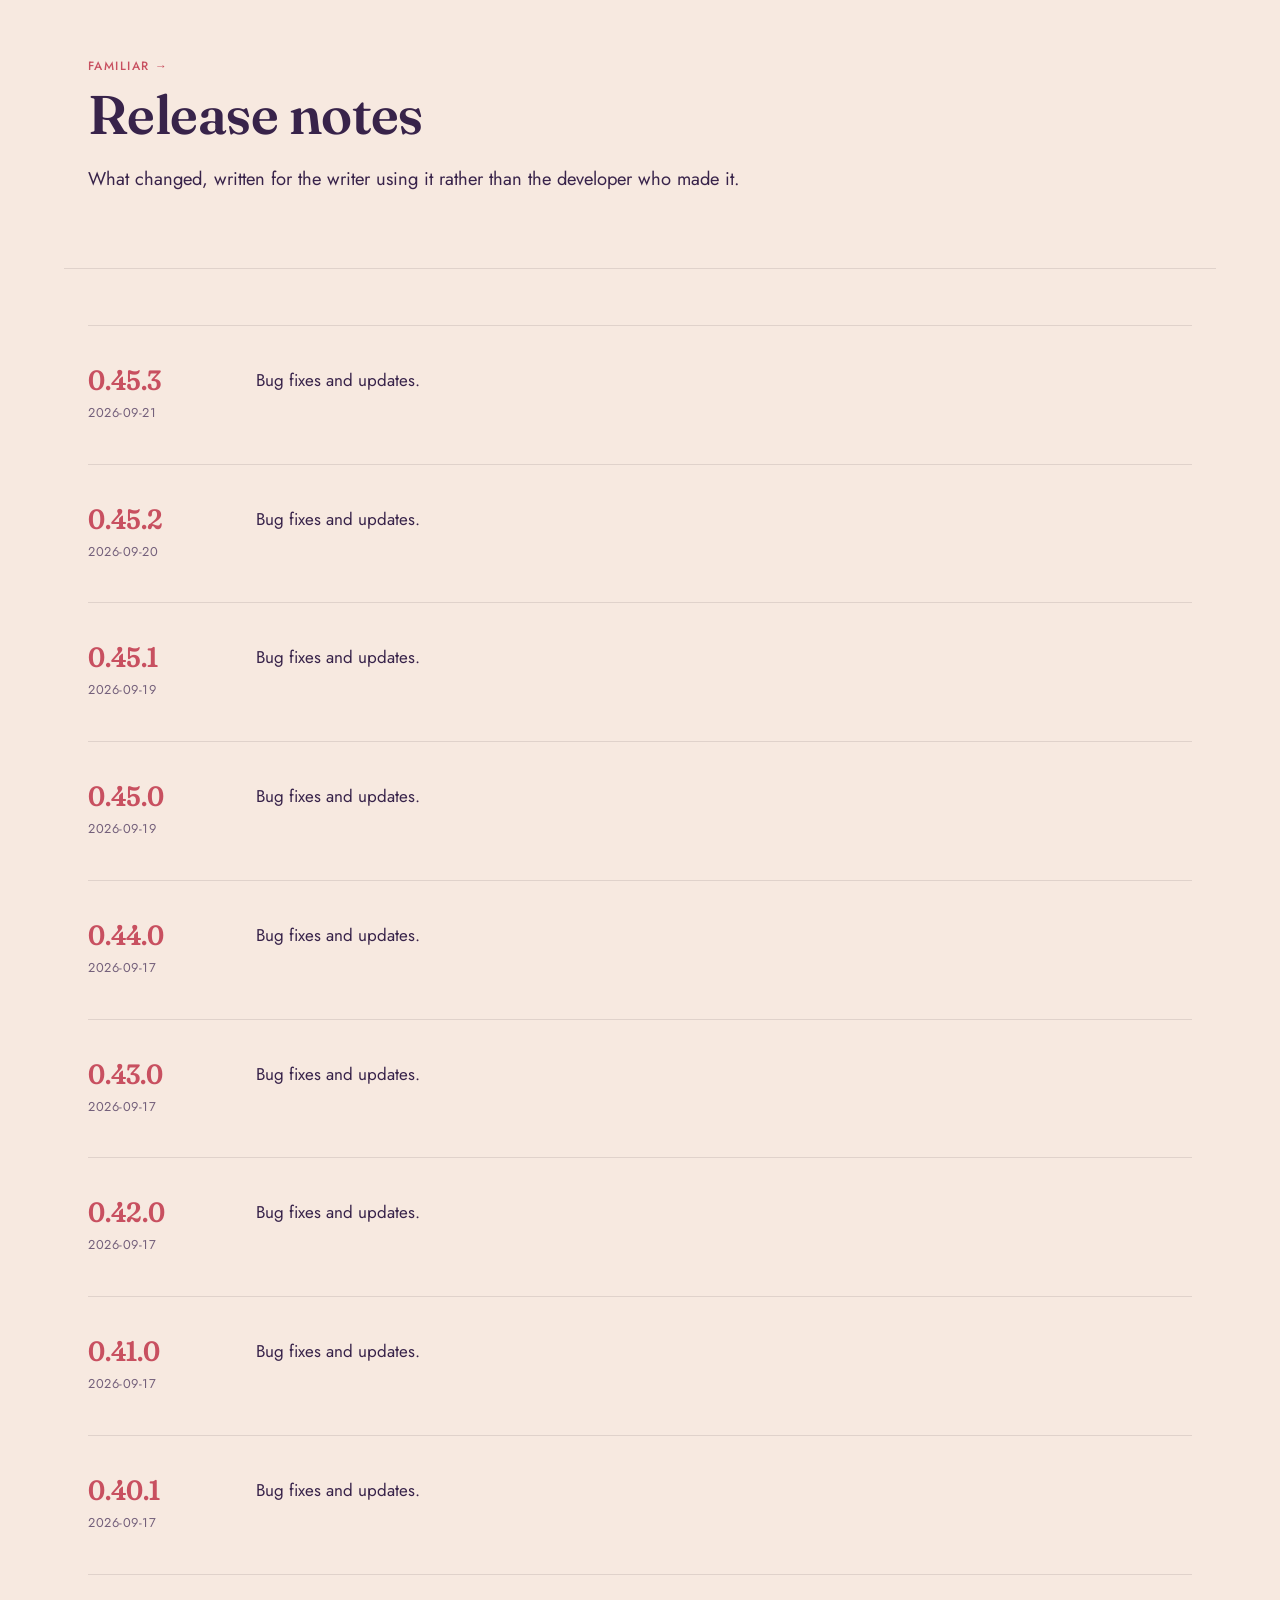
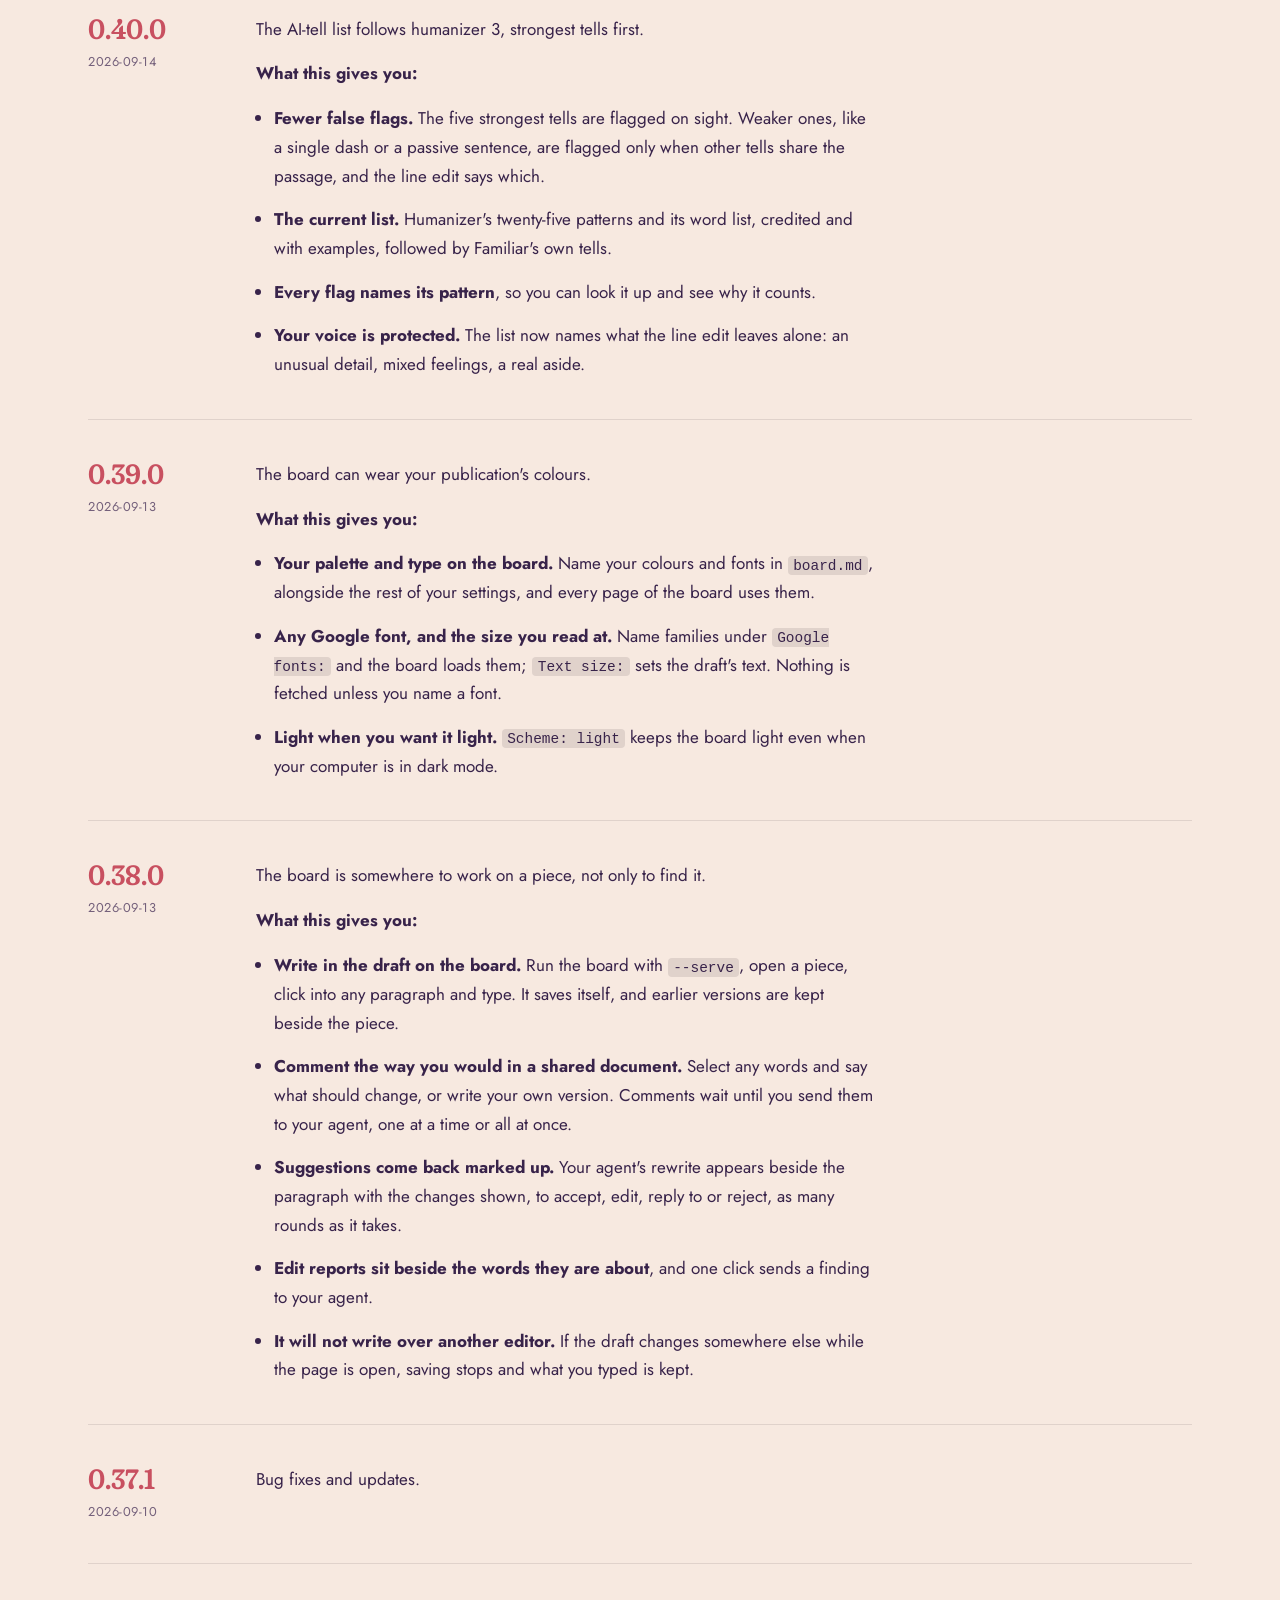
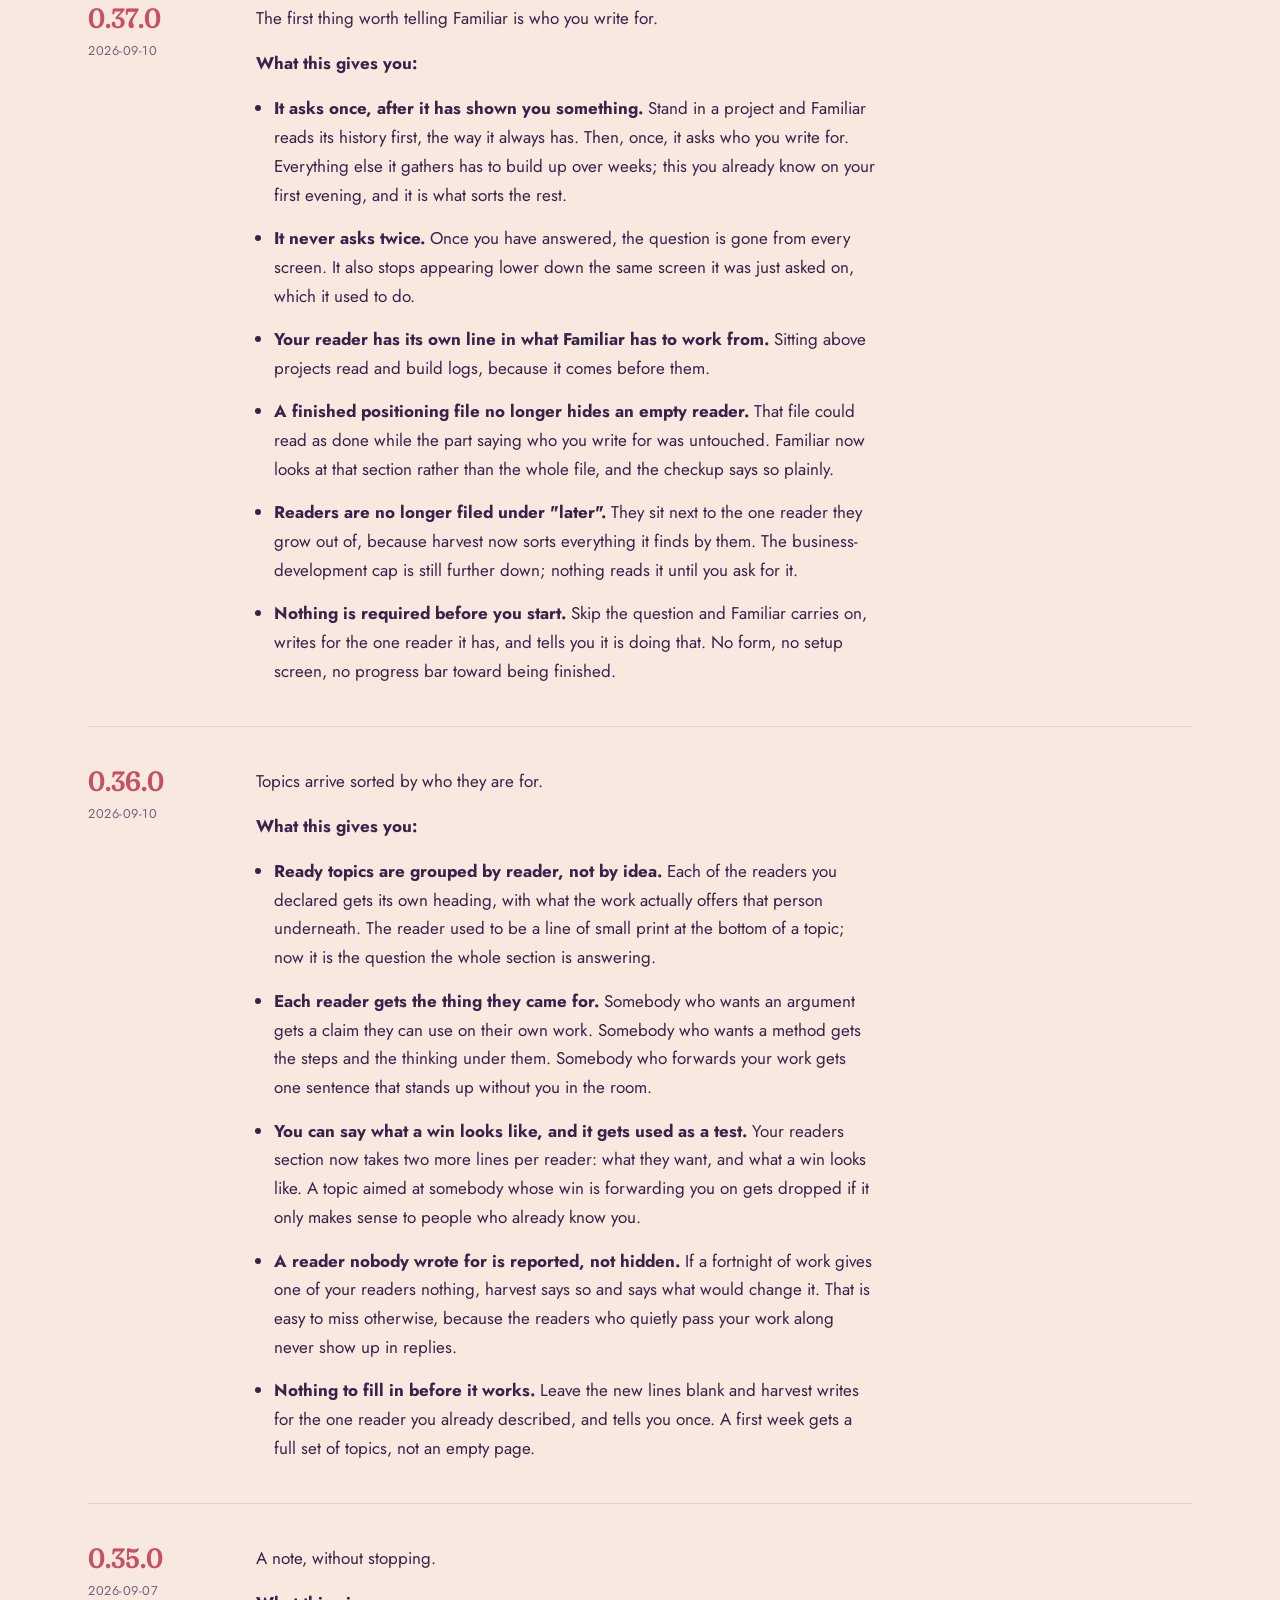
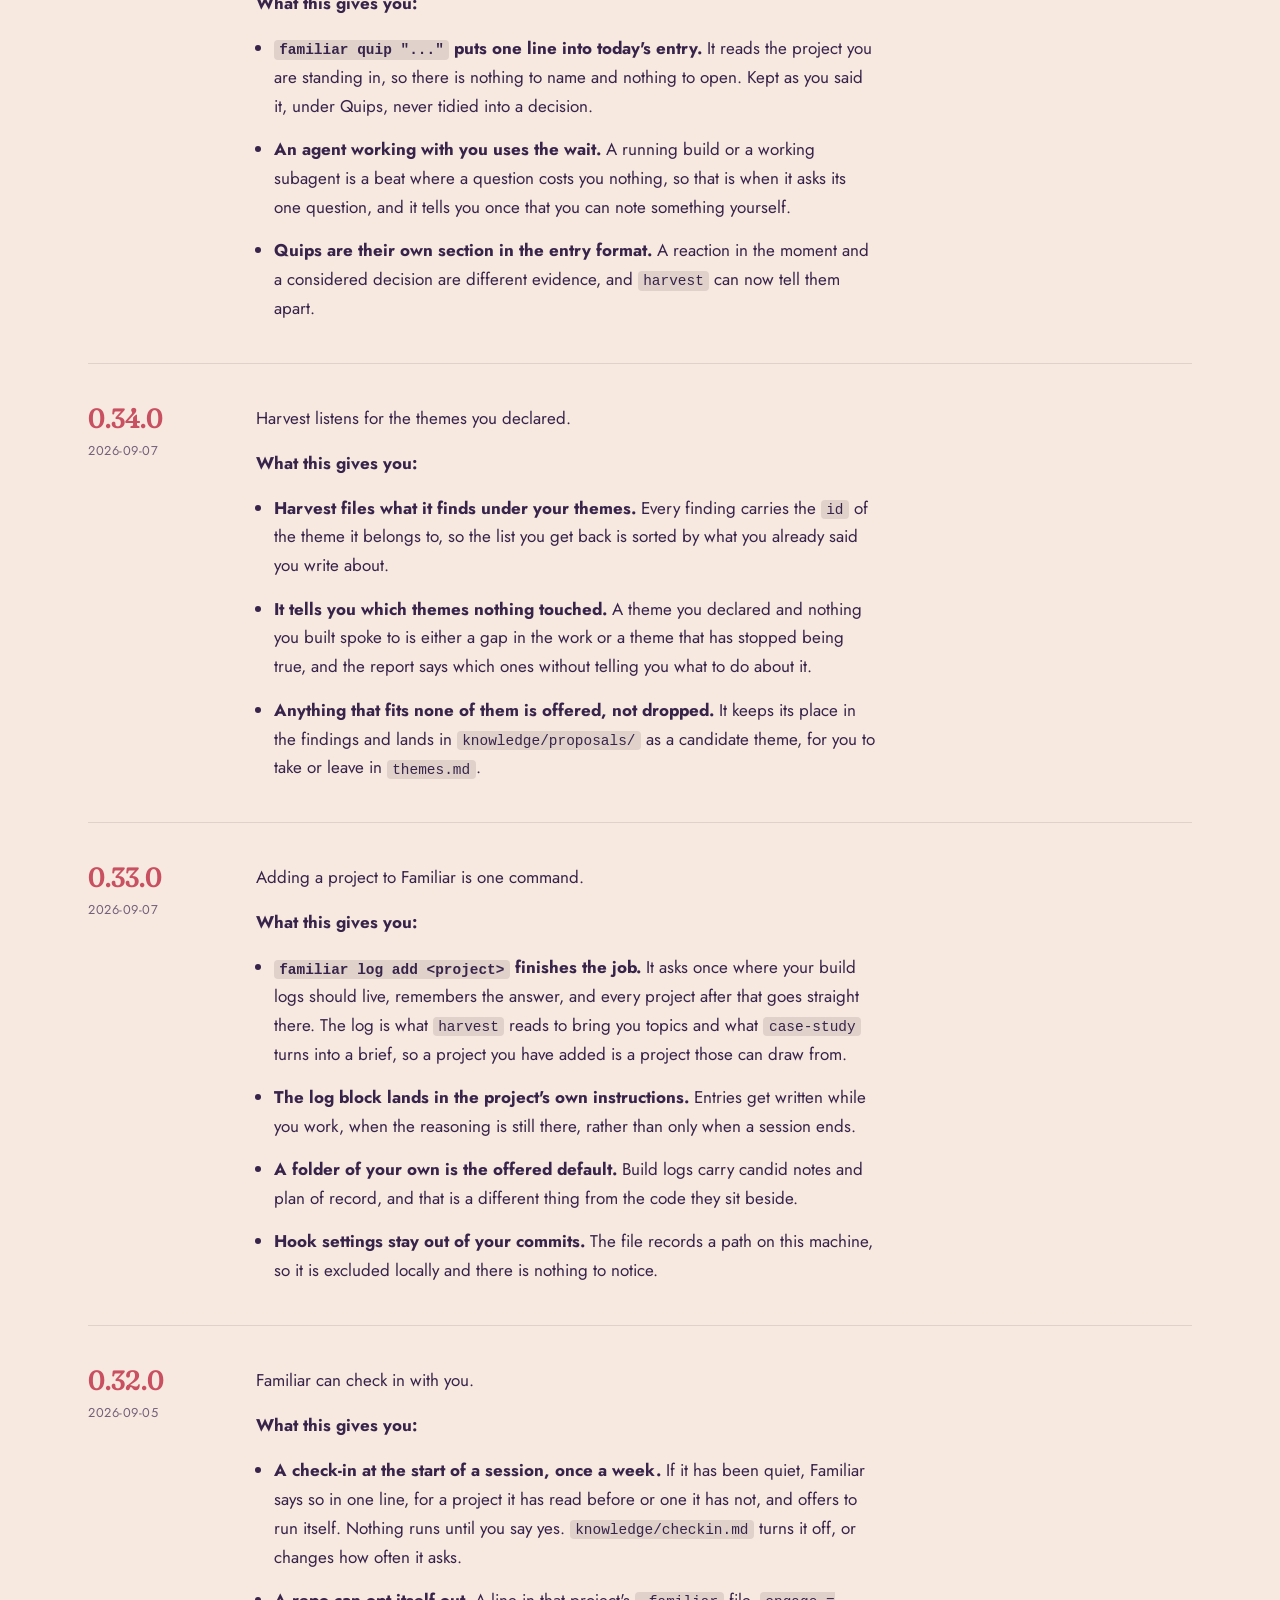
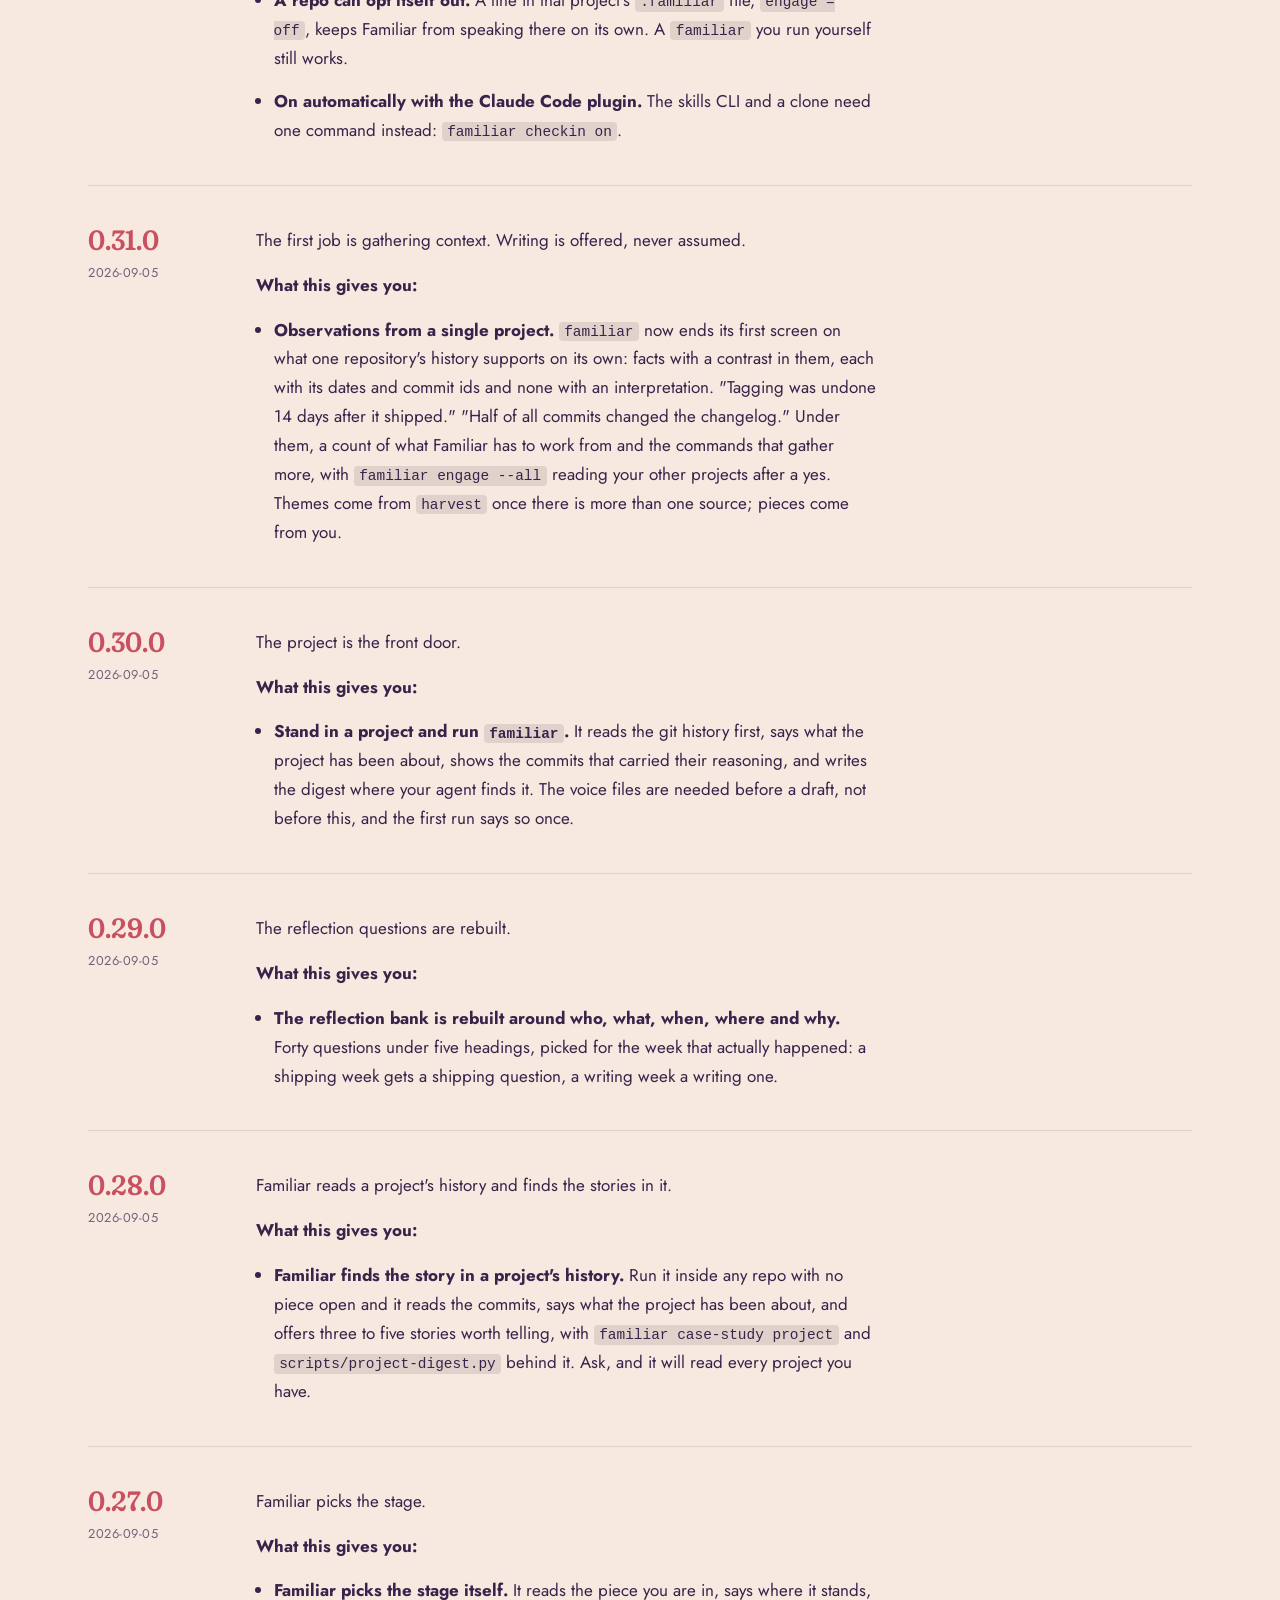
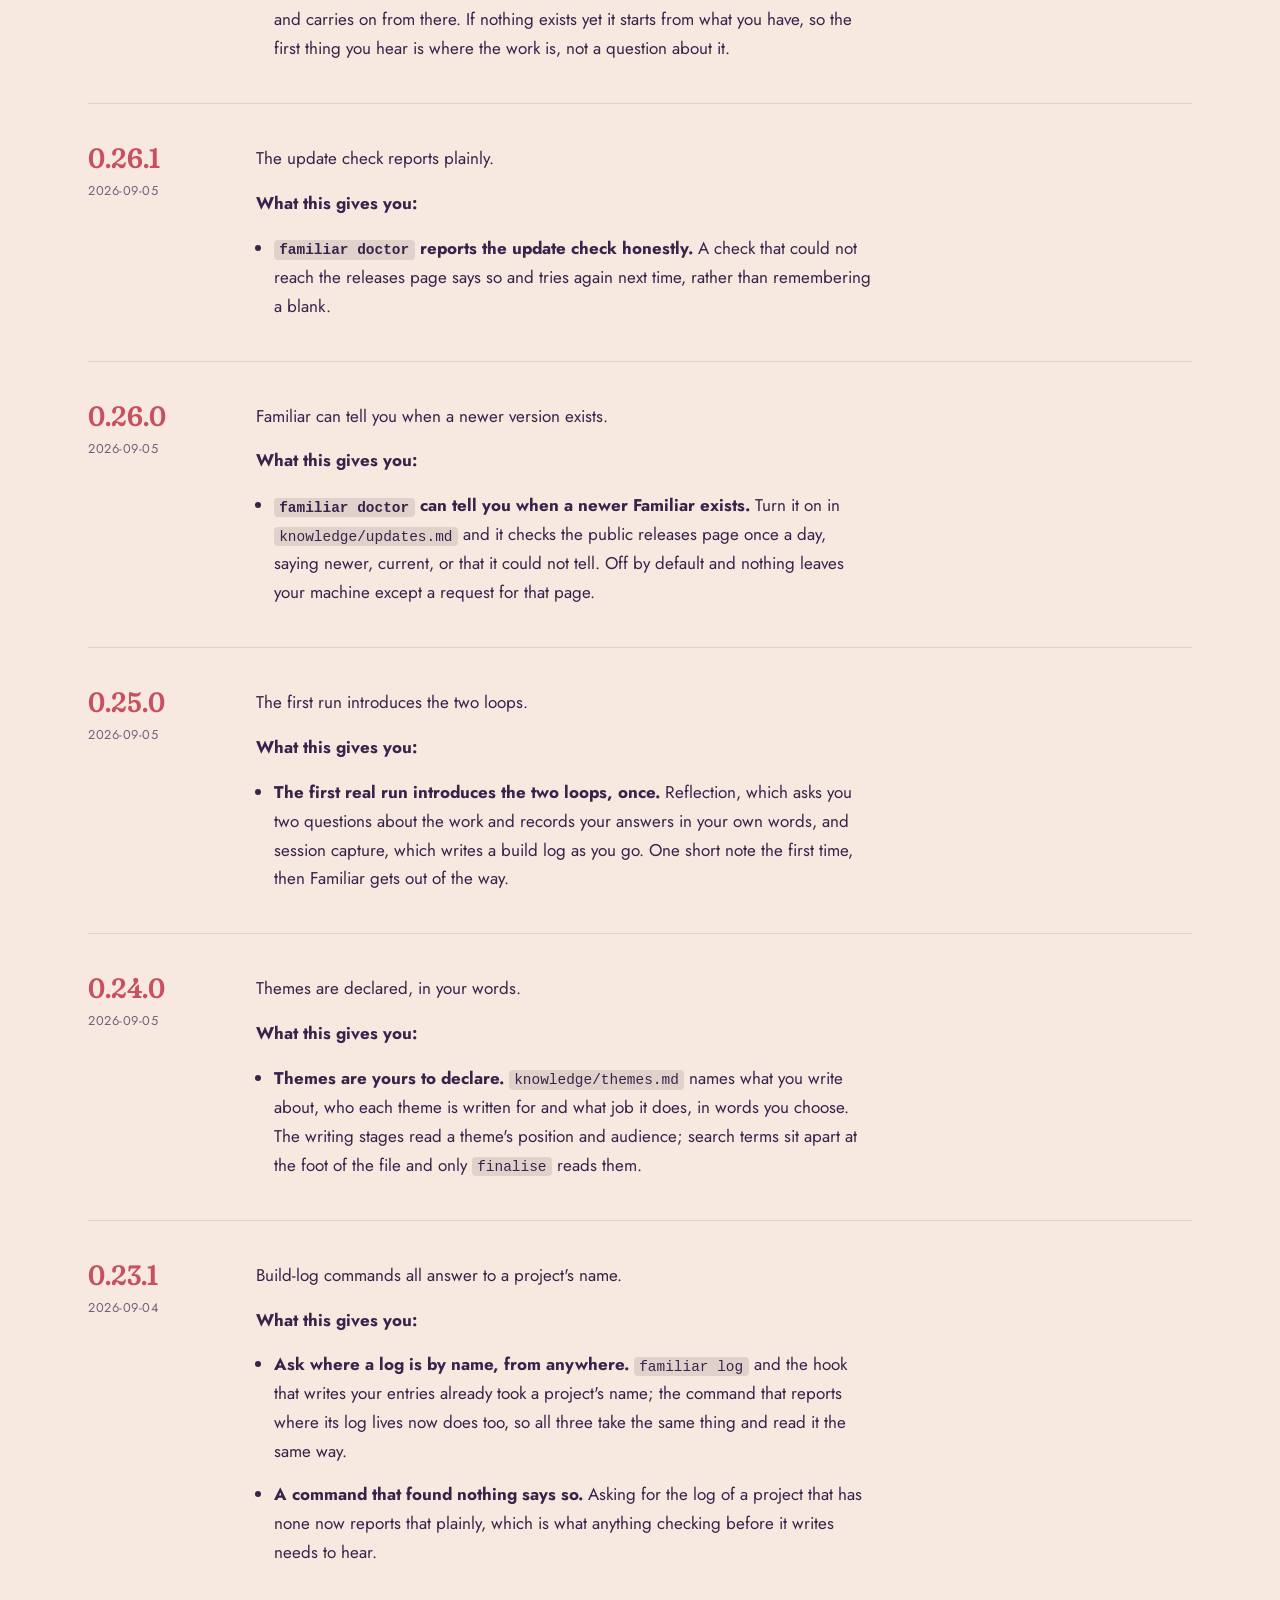
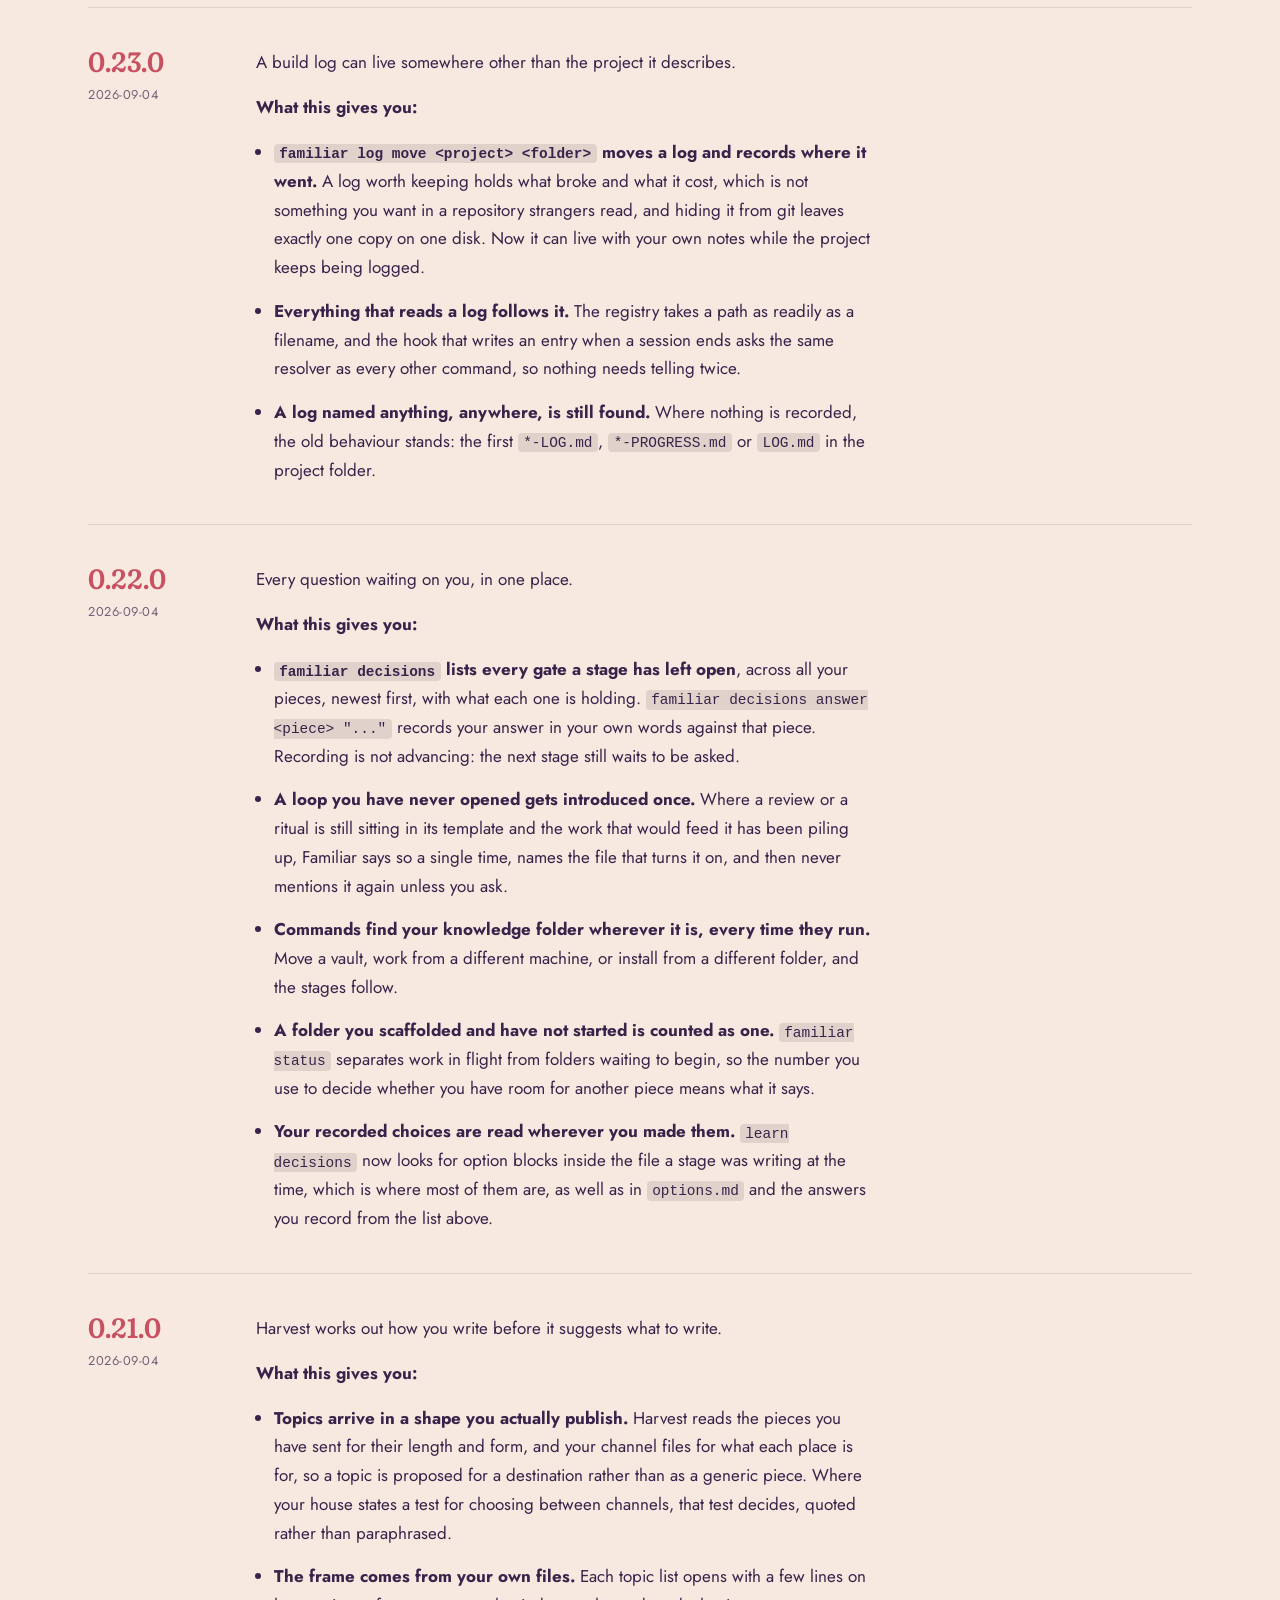
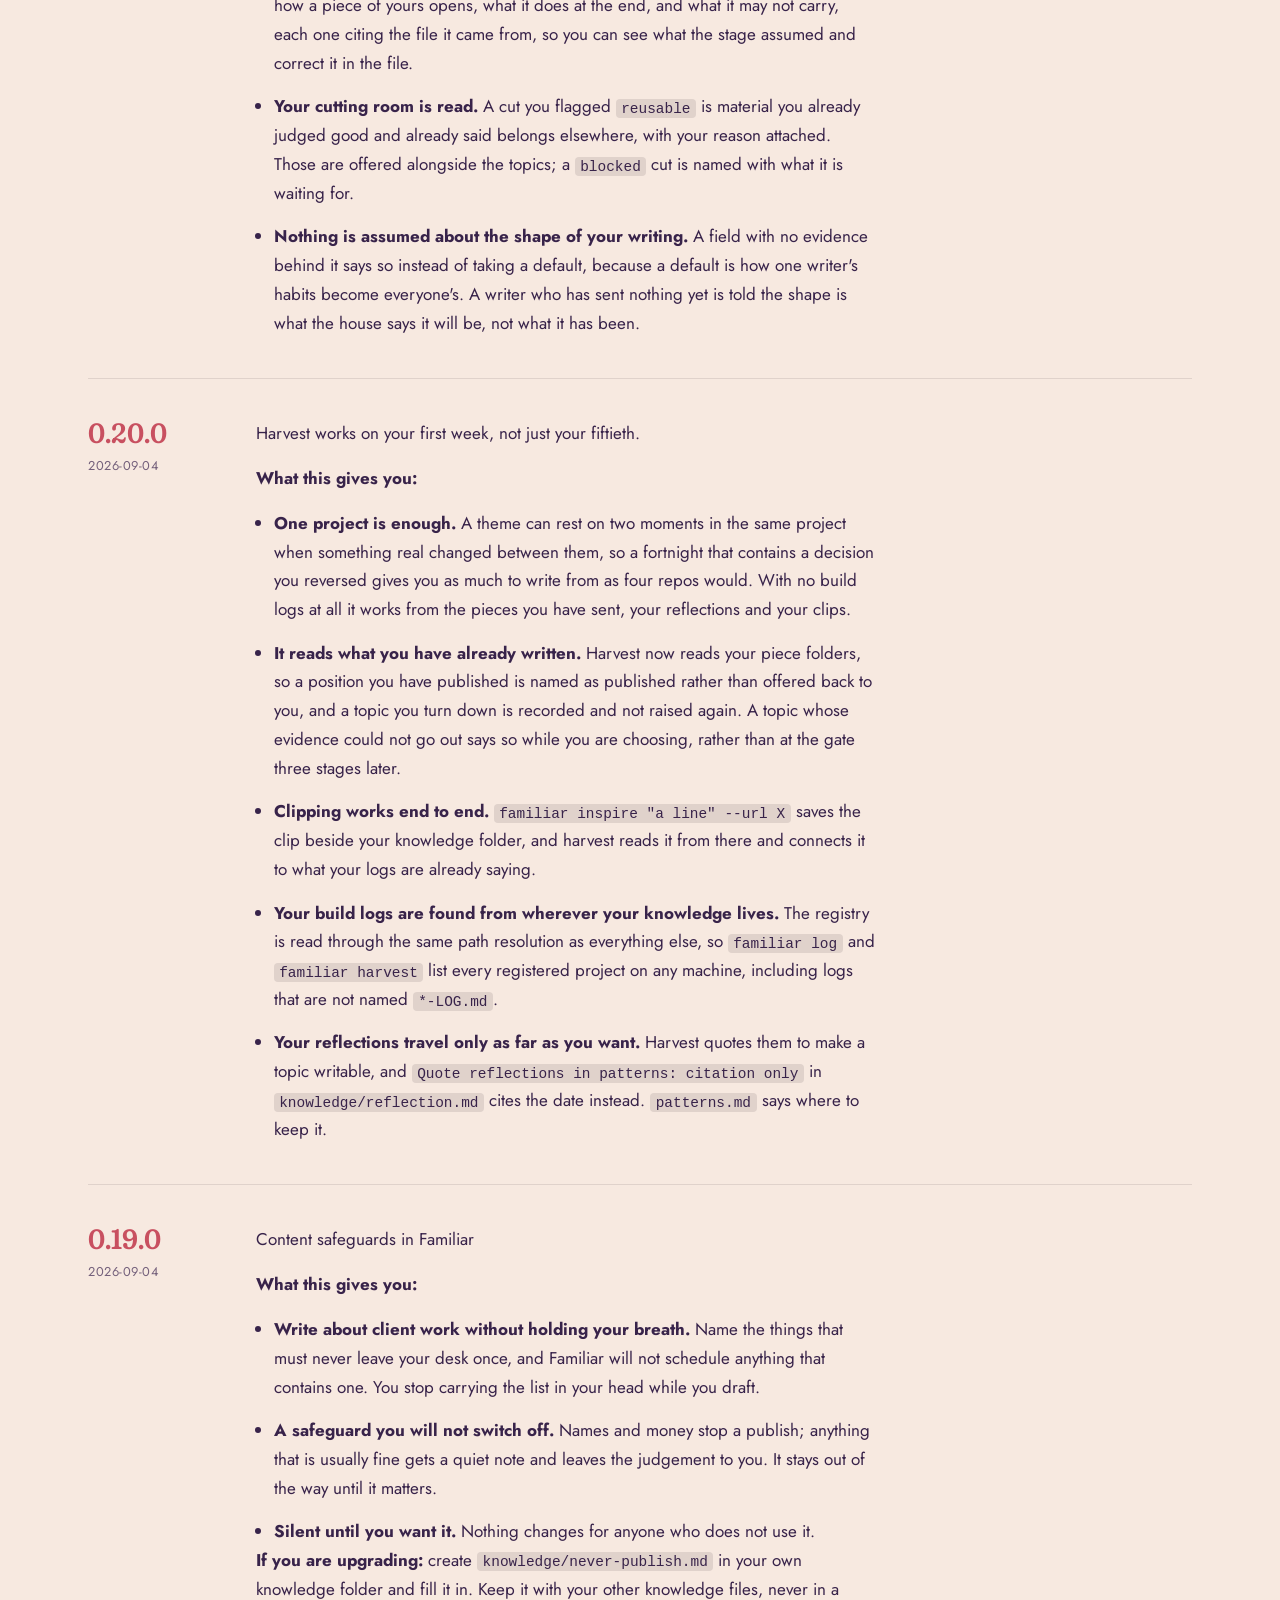
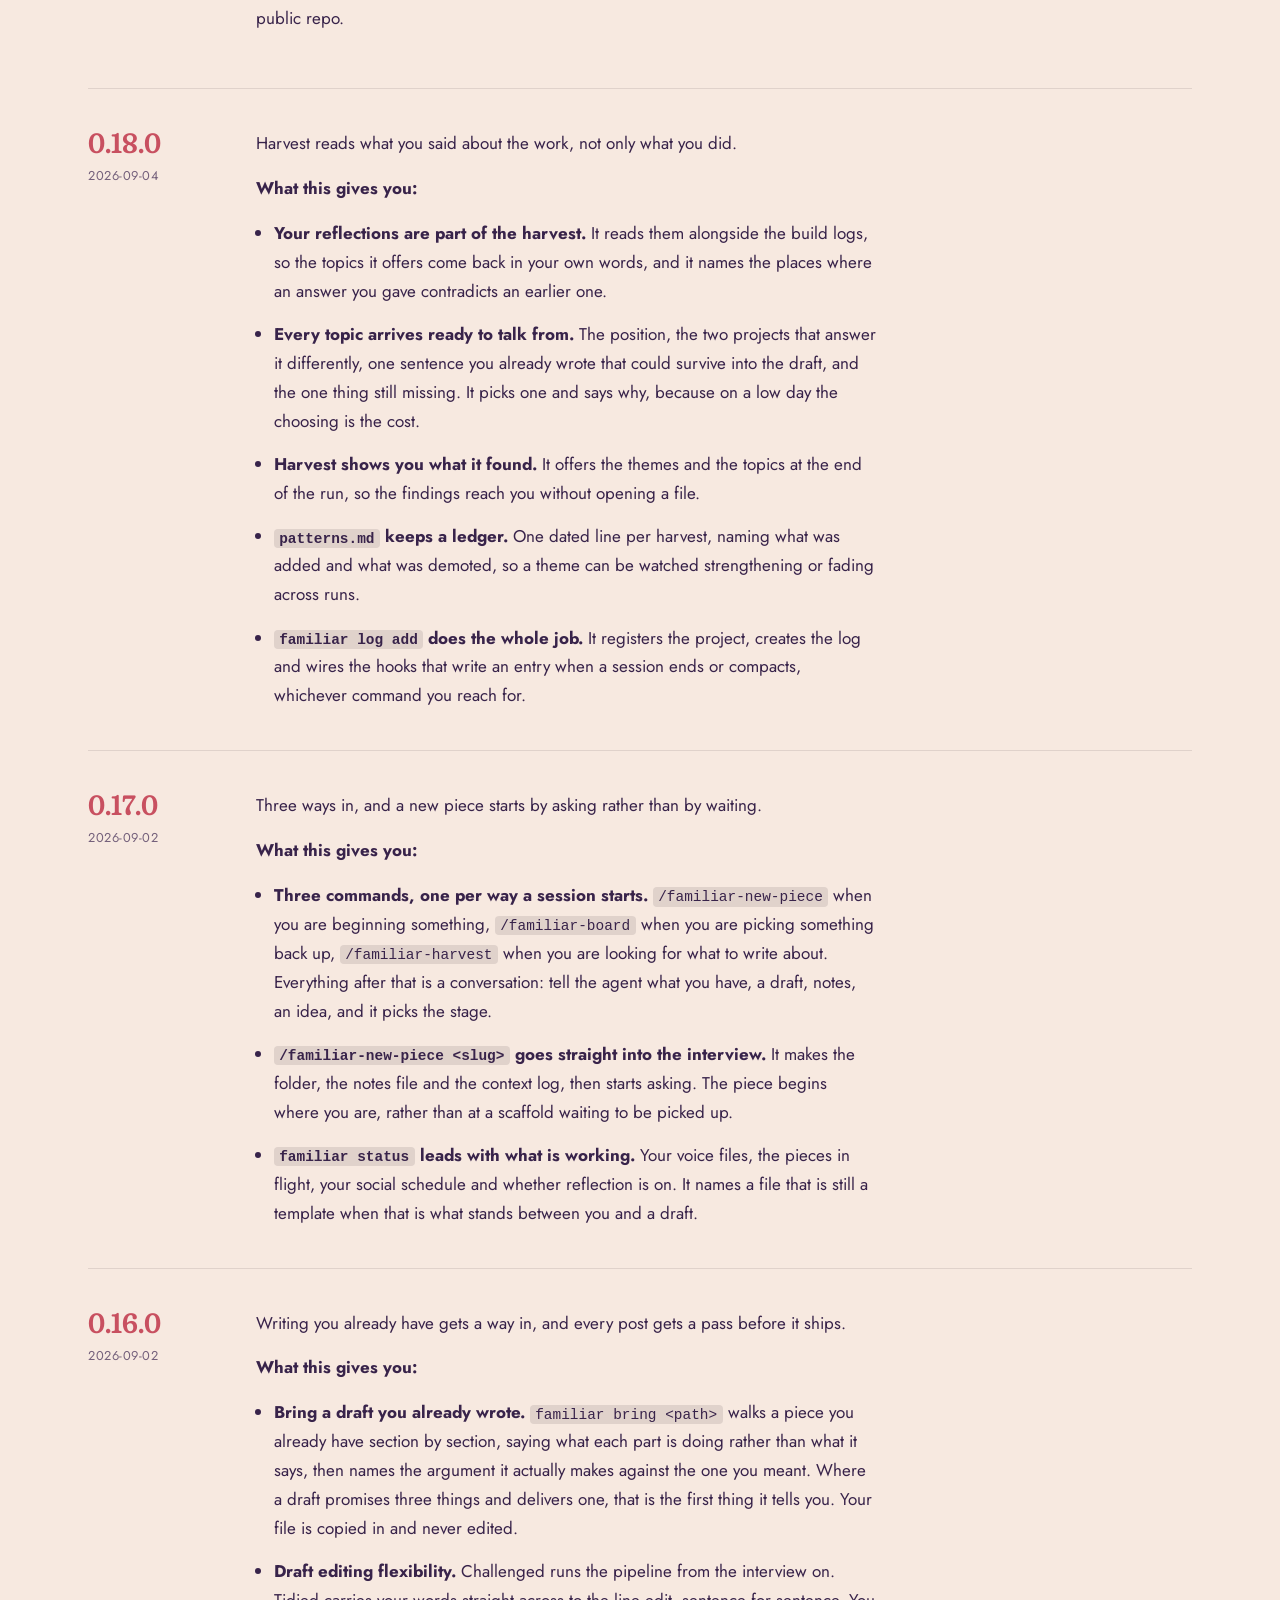
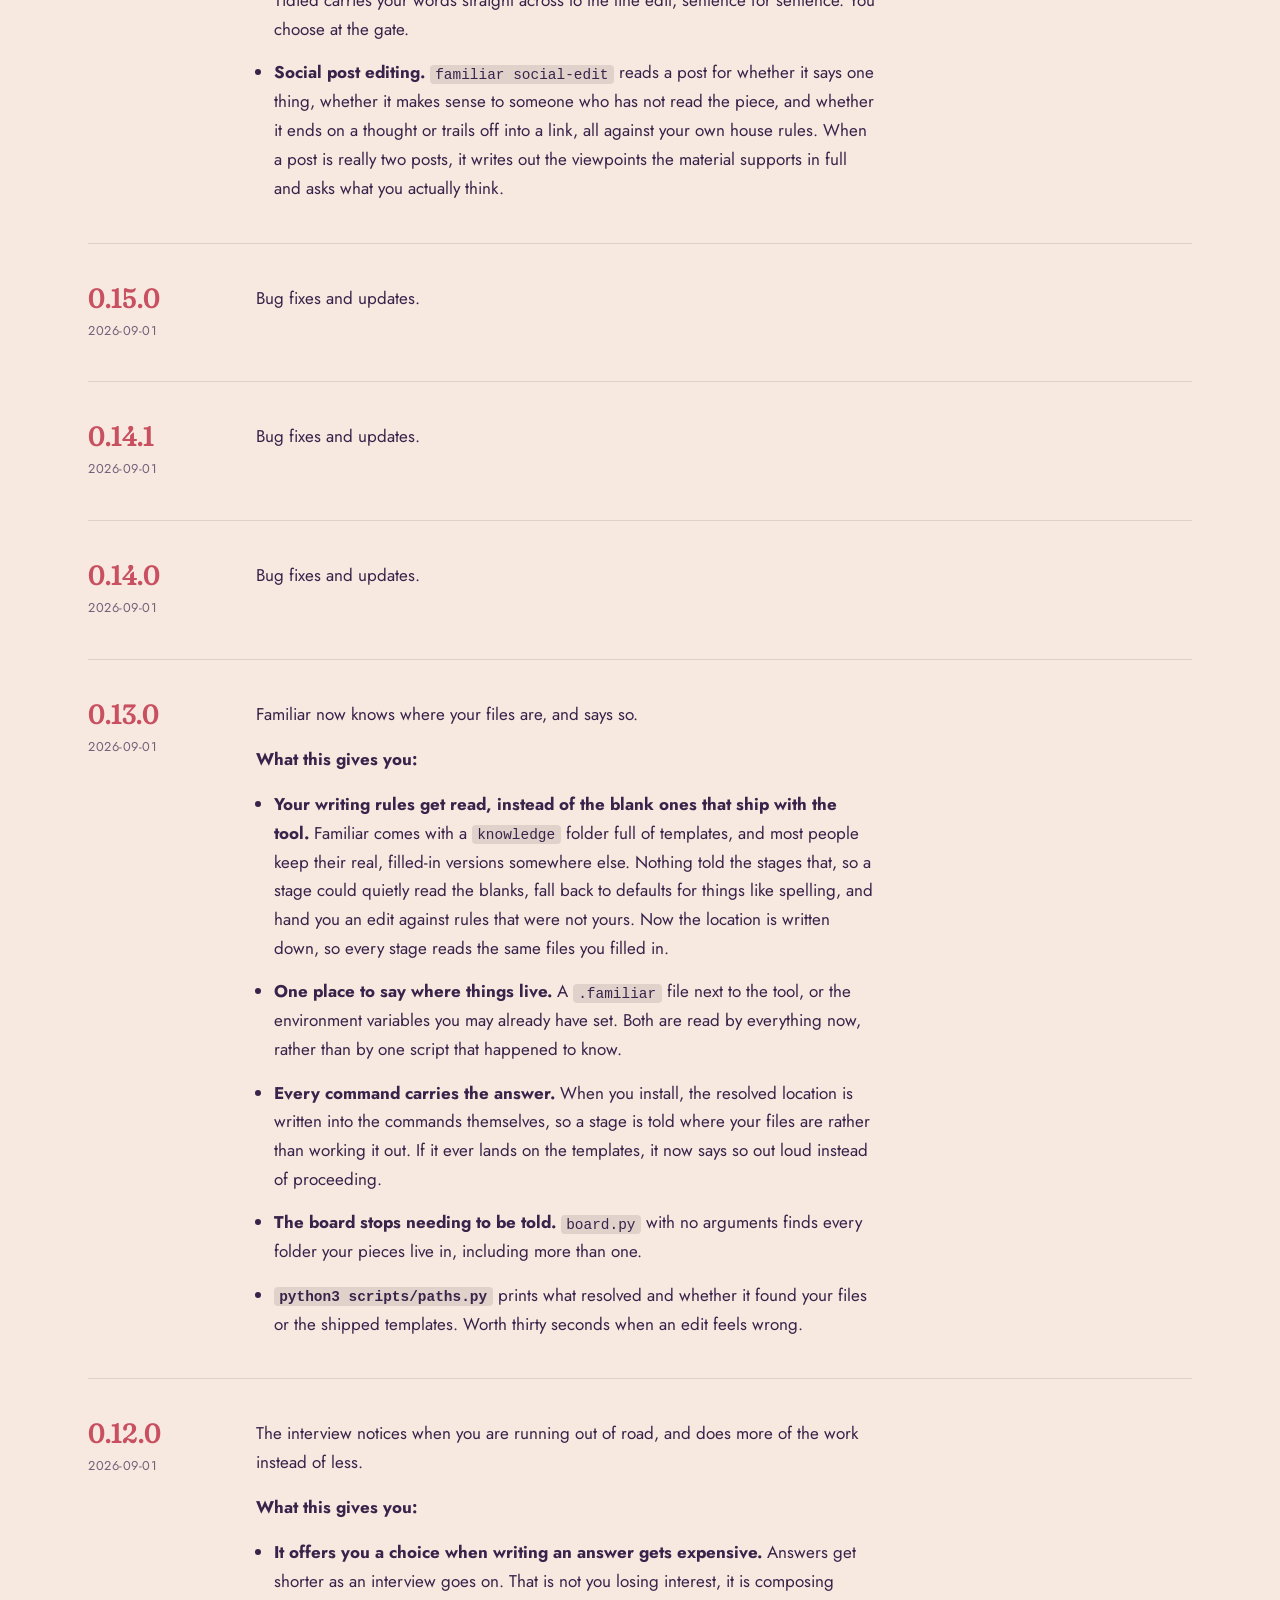
==== commit 2a3c8472: "Version 0.45.3: guard, Notion editing surface, prepared question sets Co-Authored-By: Claude Sonnet " ====
--- a/site/releases.html
+++ b/site/releases.html
@@ -31,6 +31,13 @@
 
 <section class="wrap">
   <article class="release">
+    <h2 id="v0-45-3">0.45.3</h2>
+    <p class="release-date"><time datetime="2026-09-21">2026-09-21</time></p>
+    <div class="release-body">
+      <p>Bug fixes and updates.</p>
+    </div>
+  </article>
+  <article class="release">
     <h2 id="v0-45-2">0.45.2</h2>
     <p class="release-date"><time datetime="2026-09-20">2026-09-20</time></p>
     <div class="release-body">
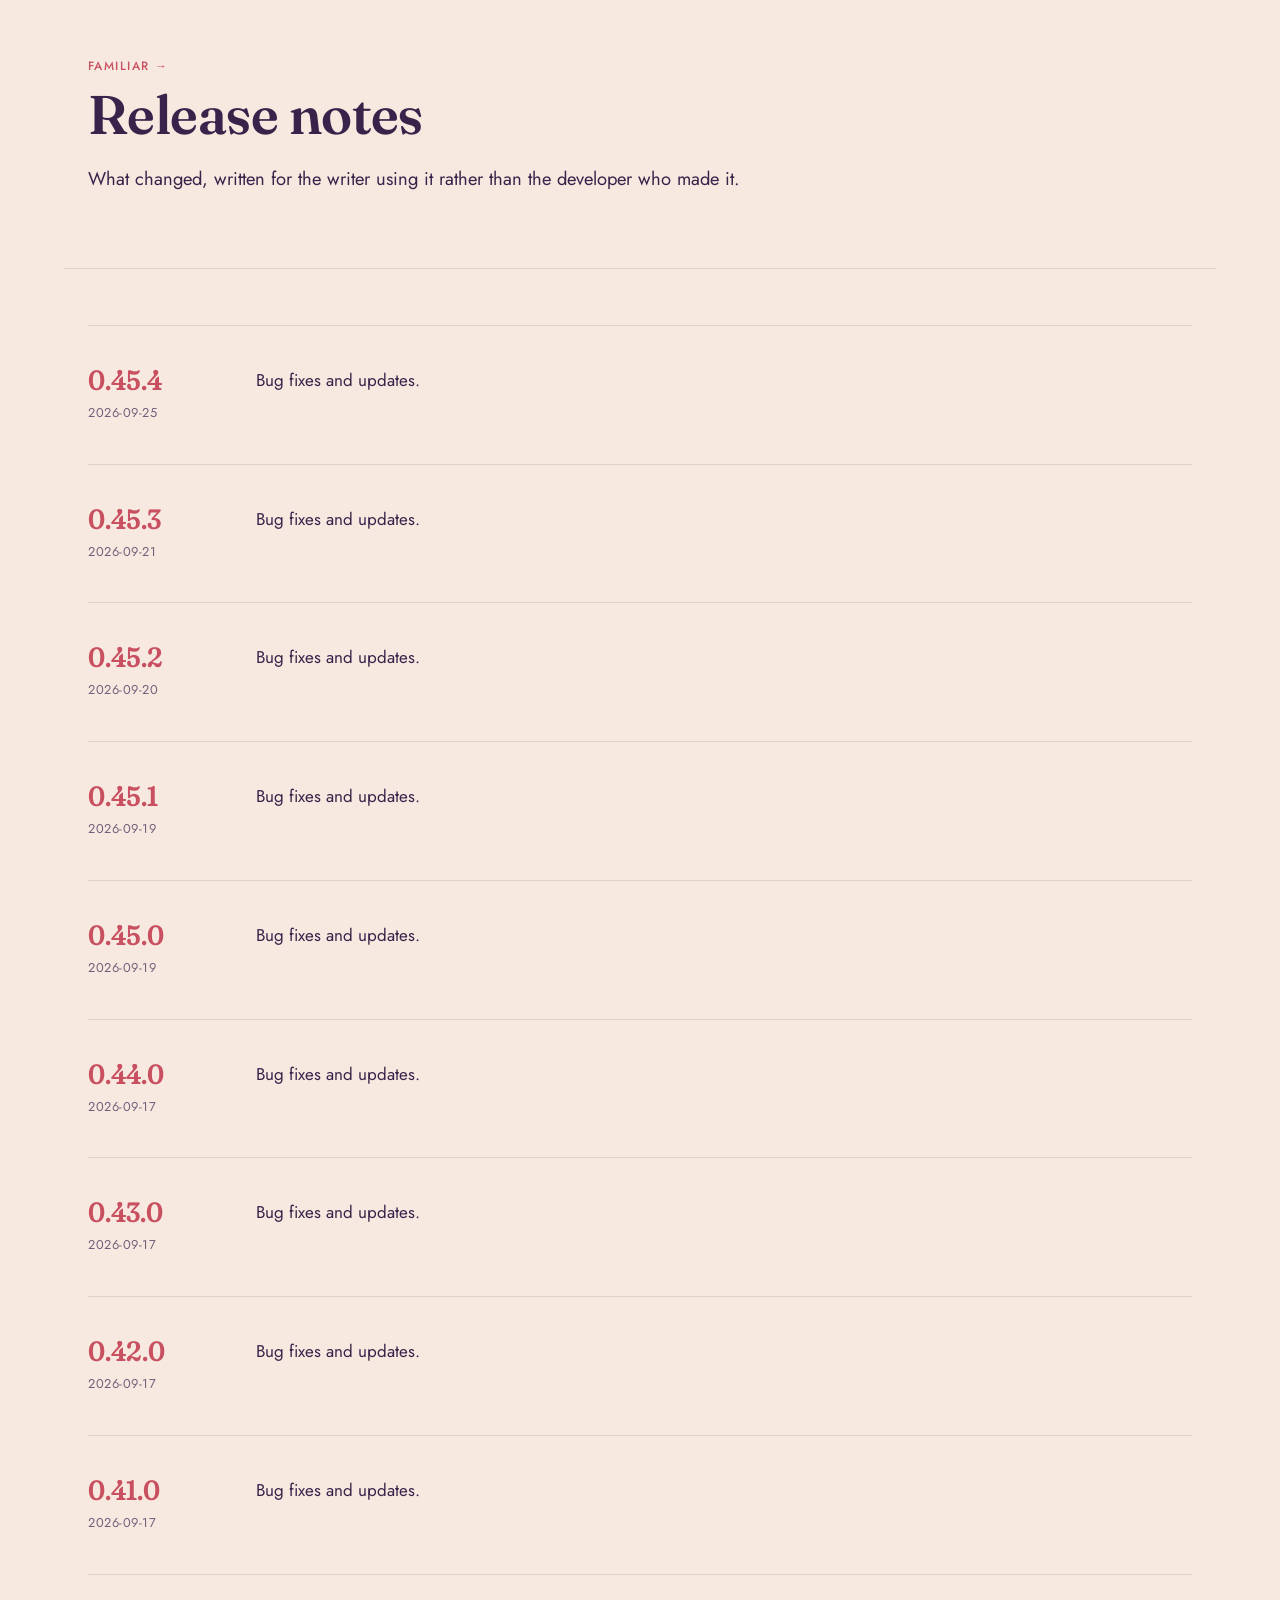
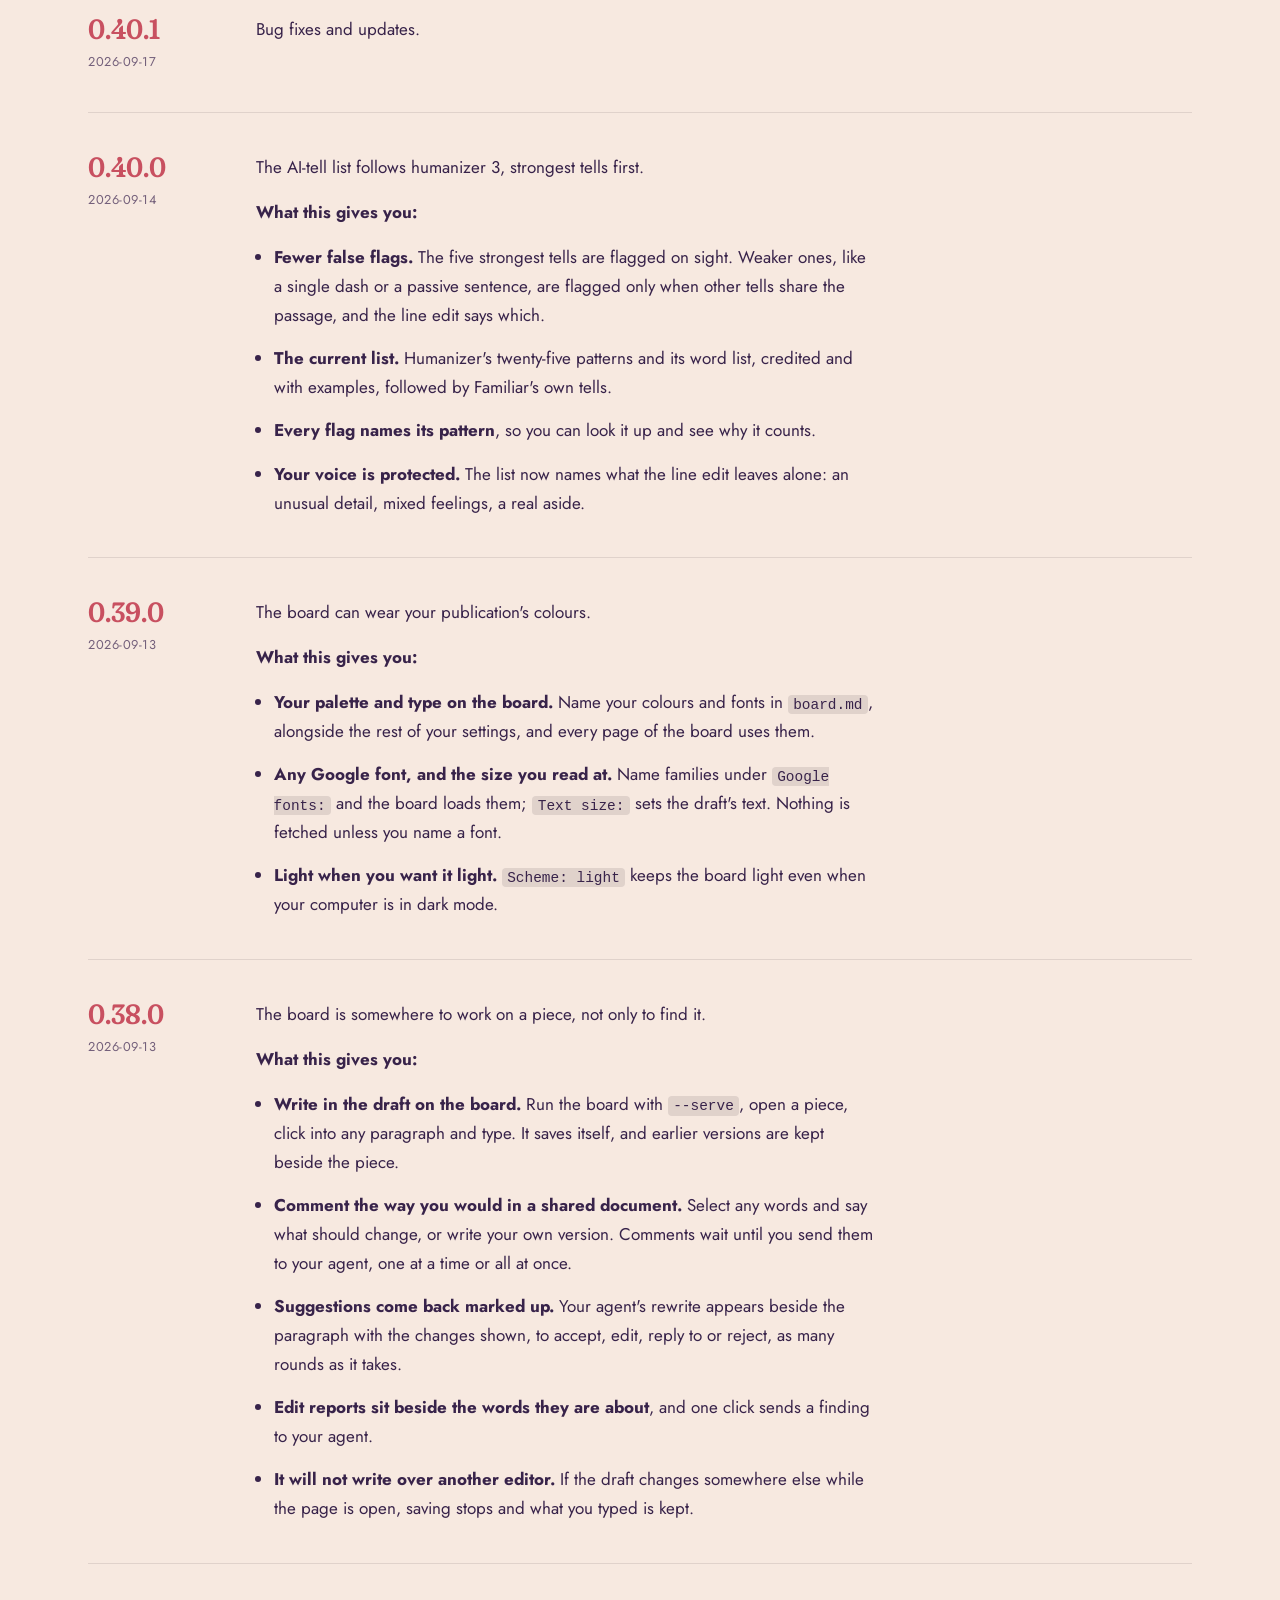
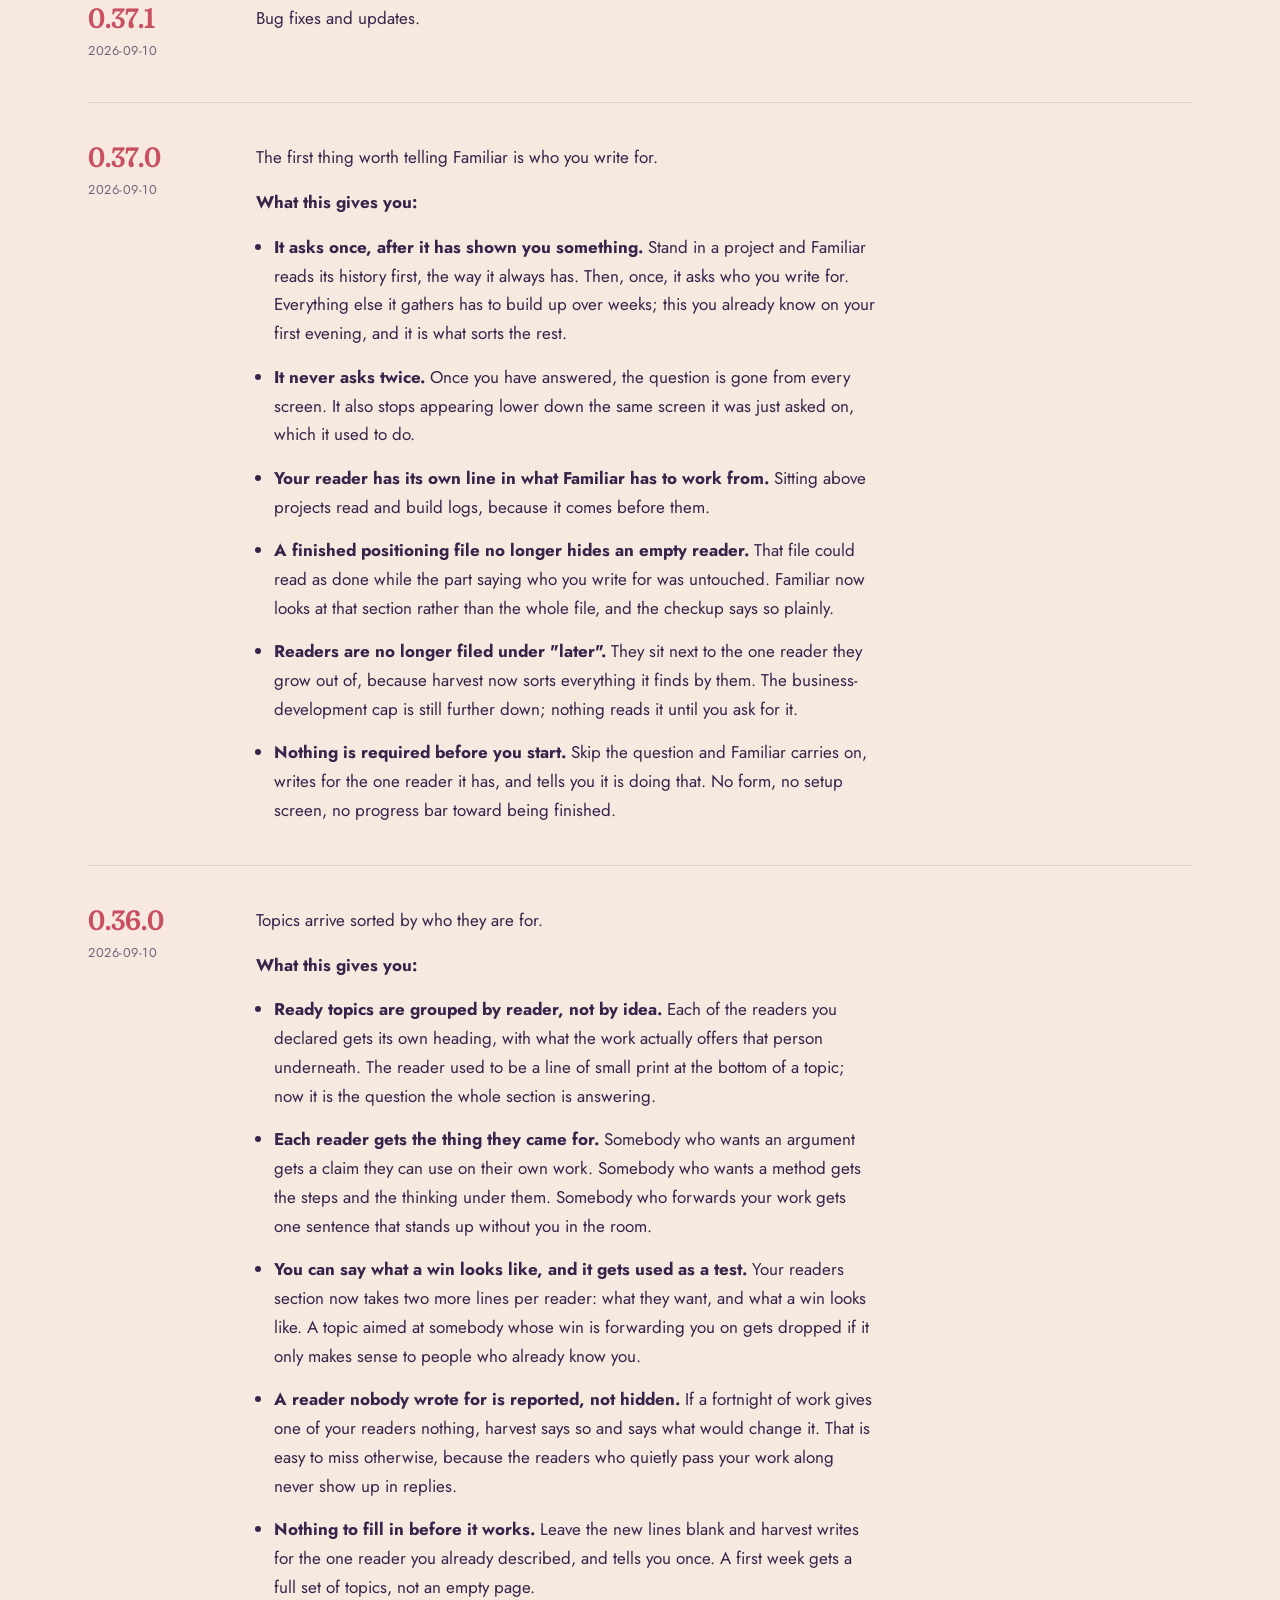
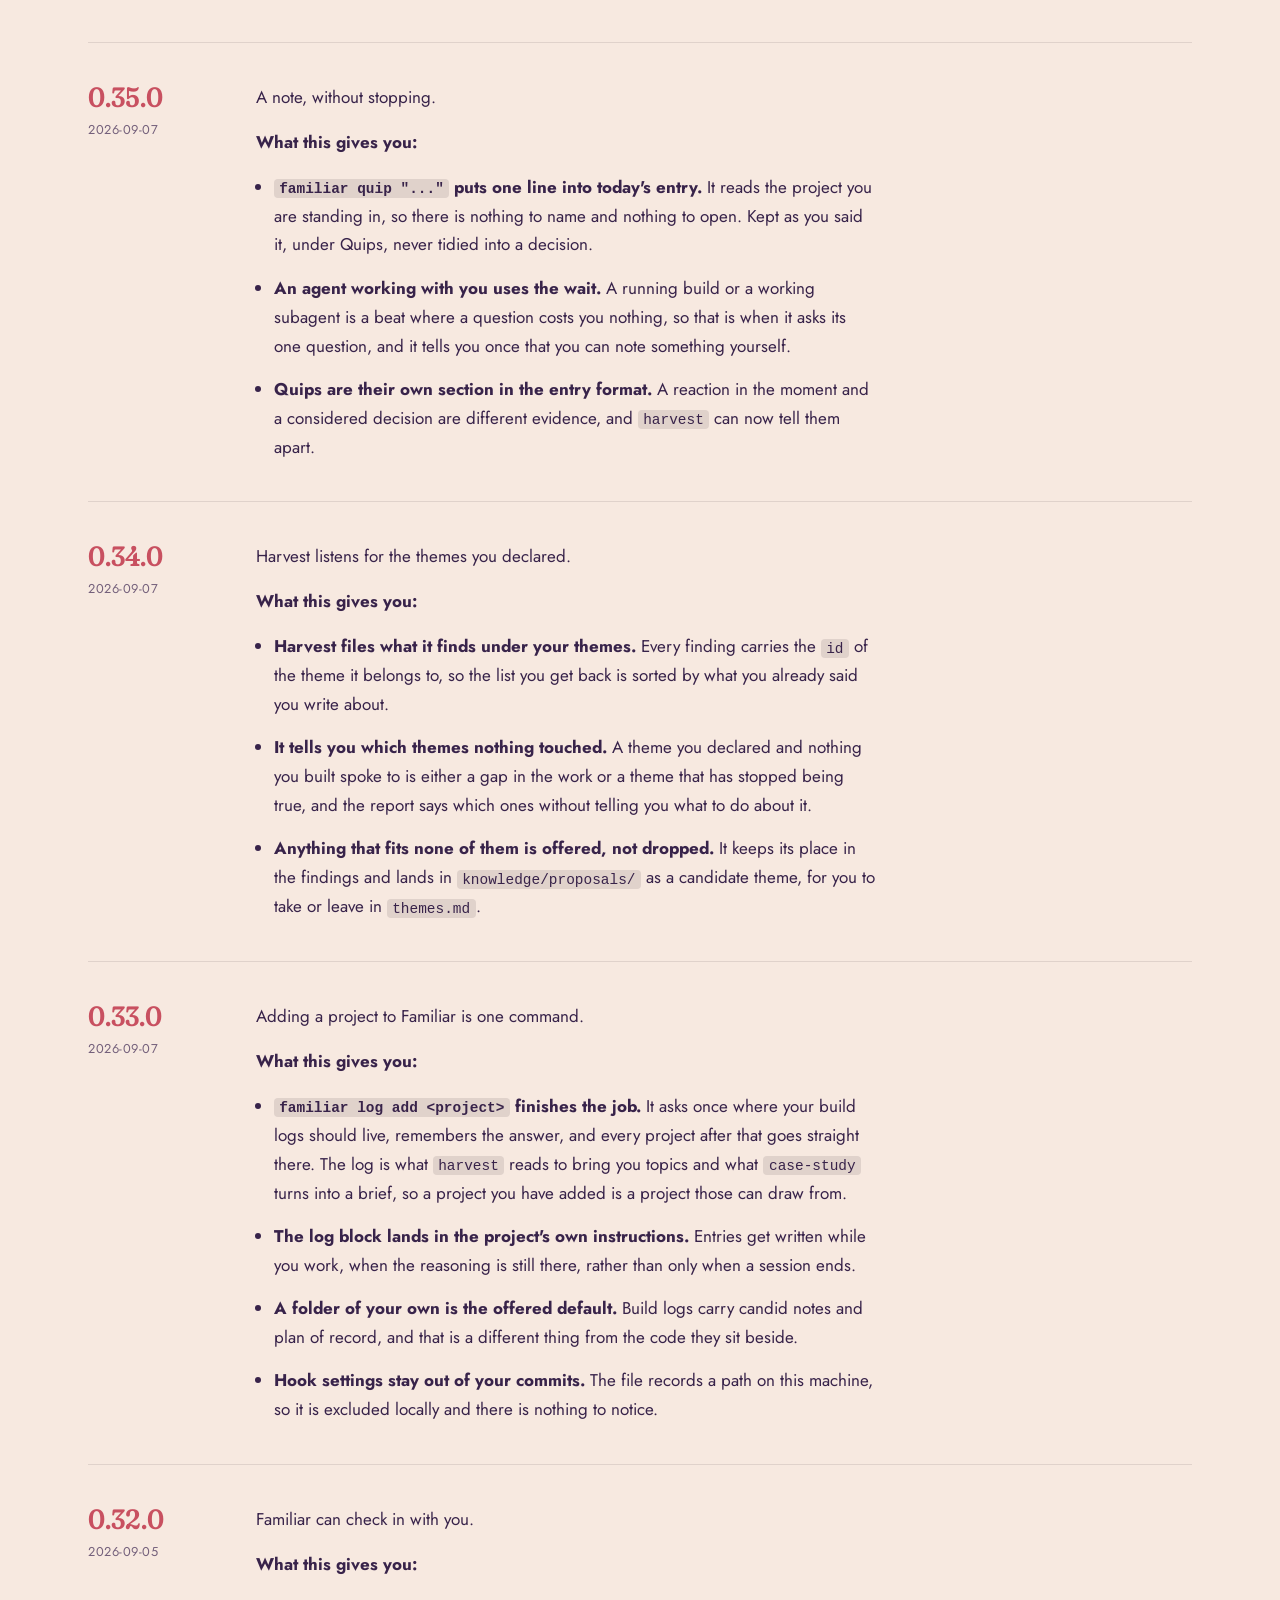
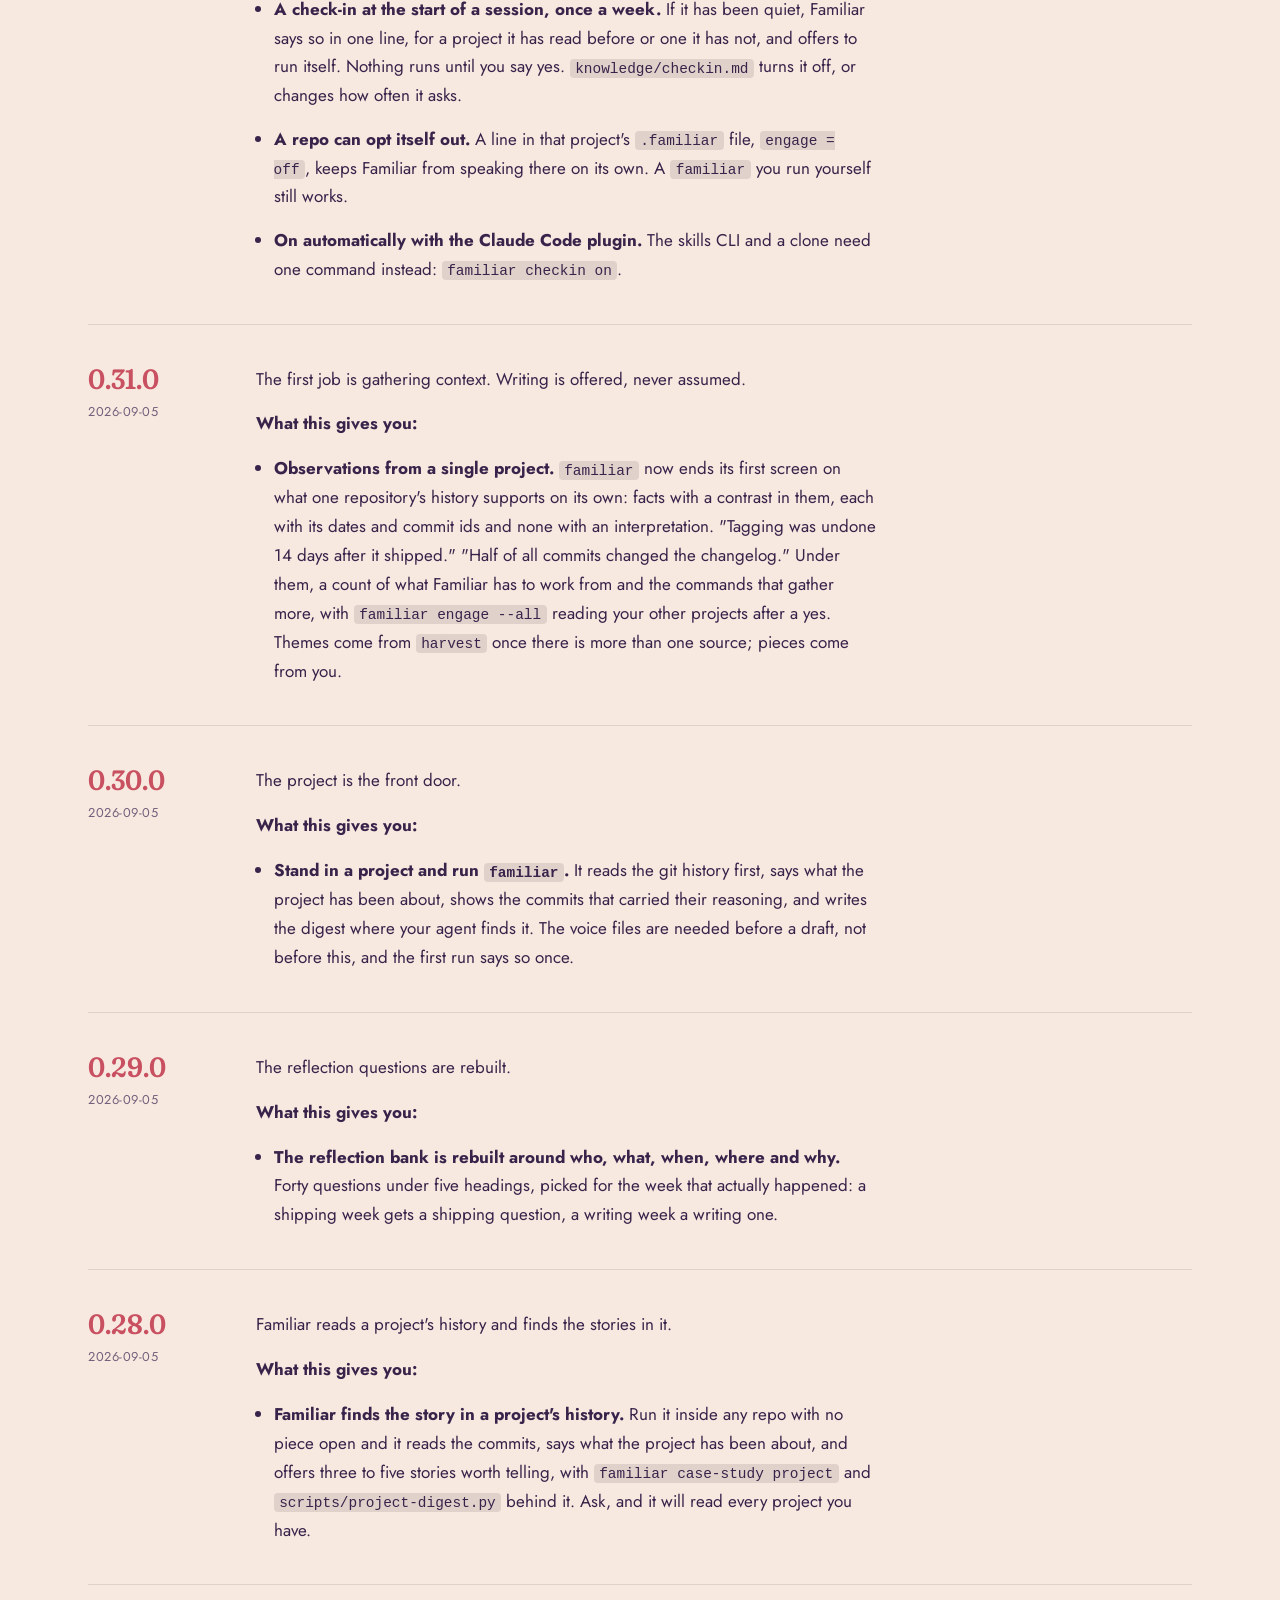
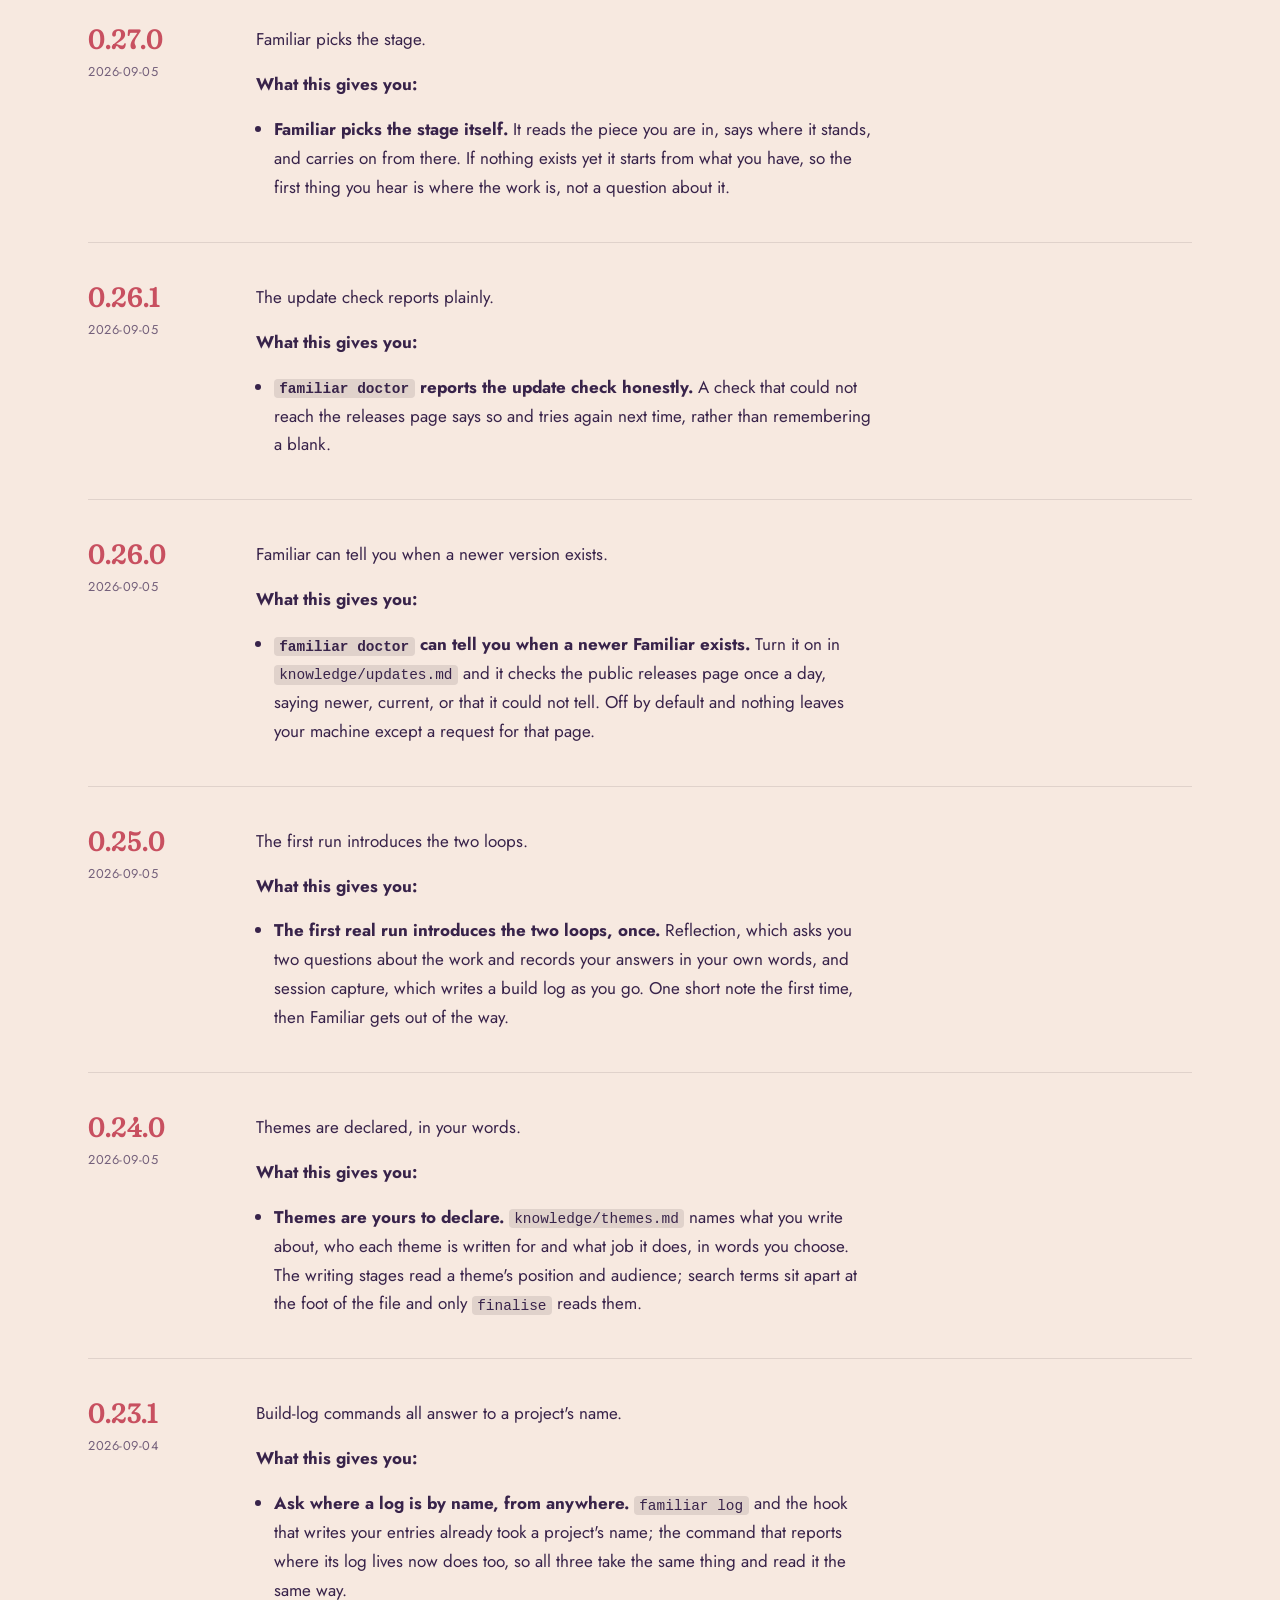
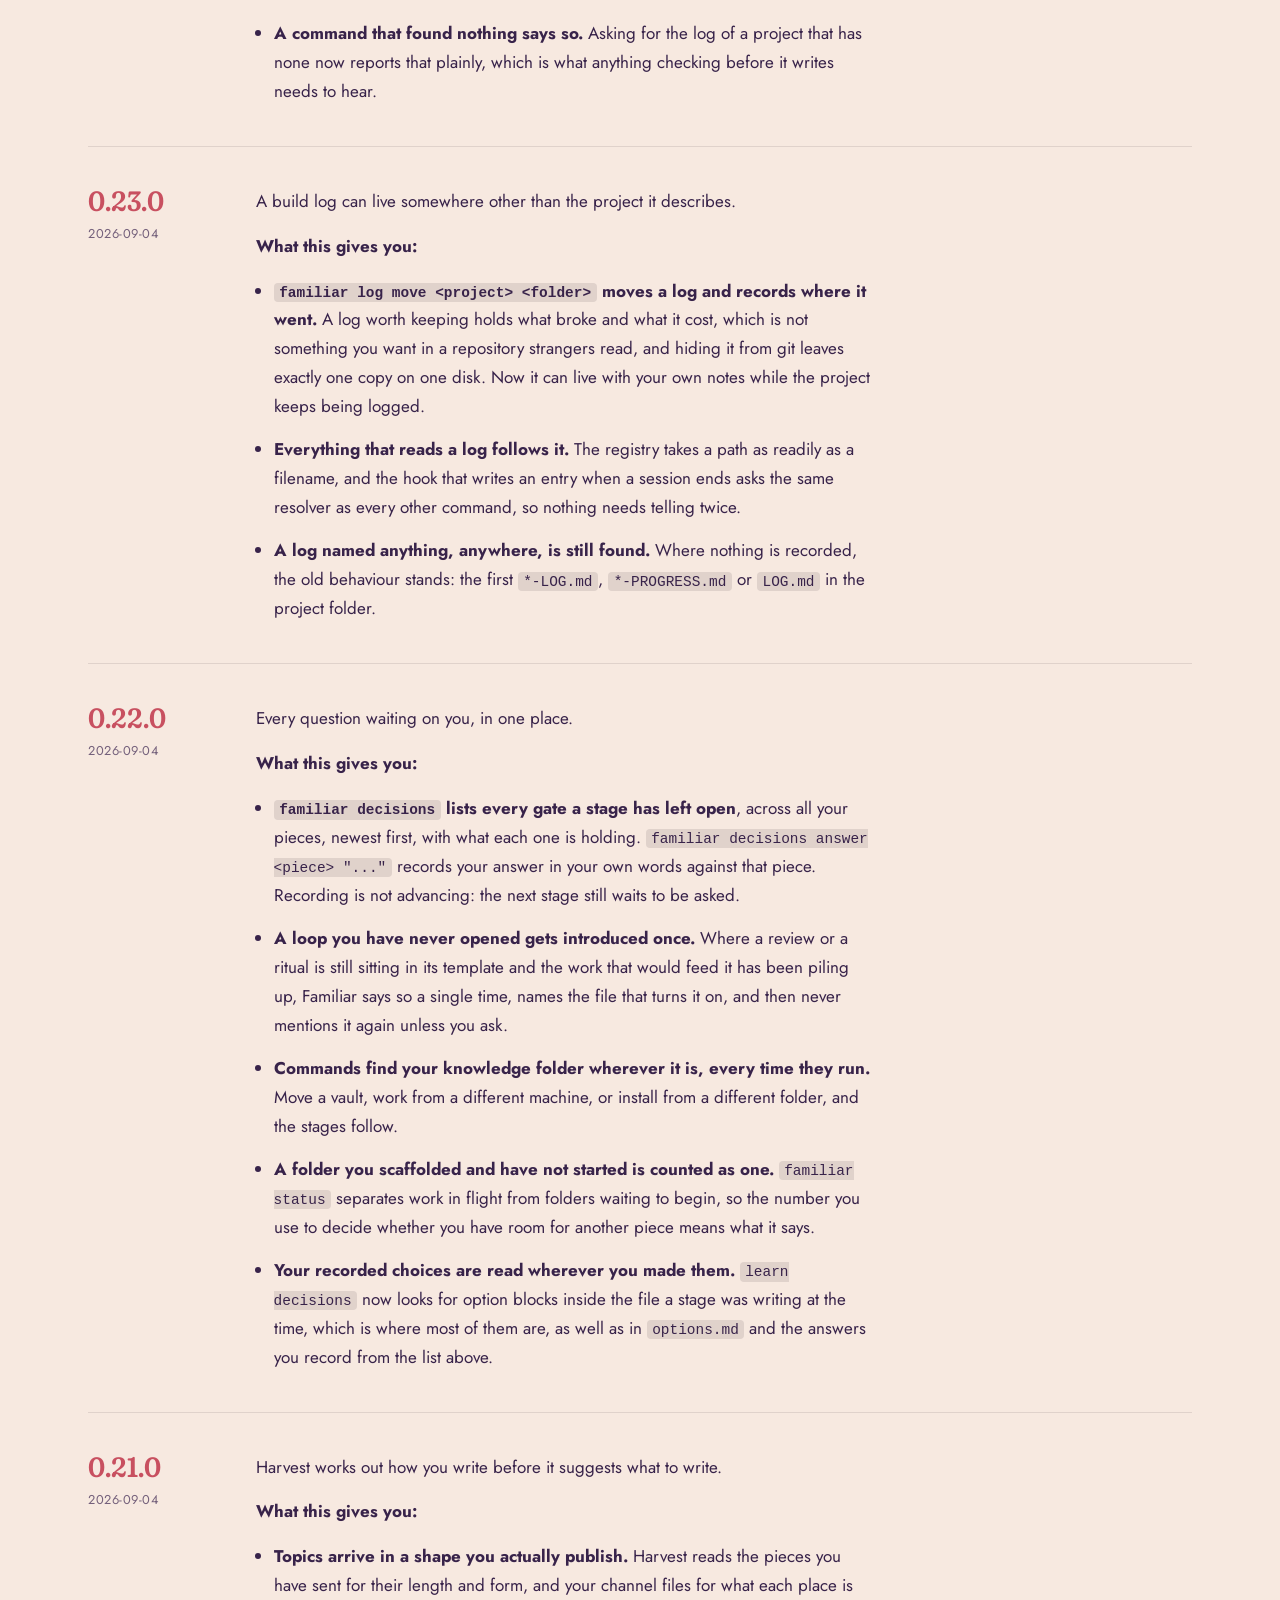
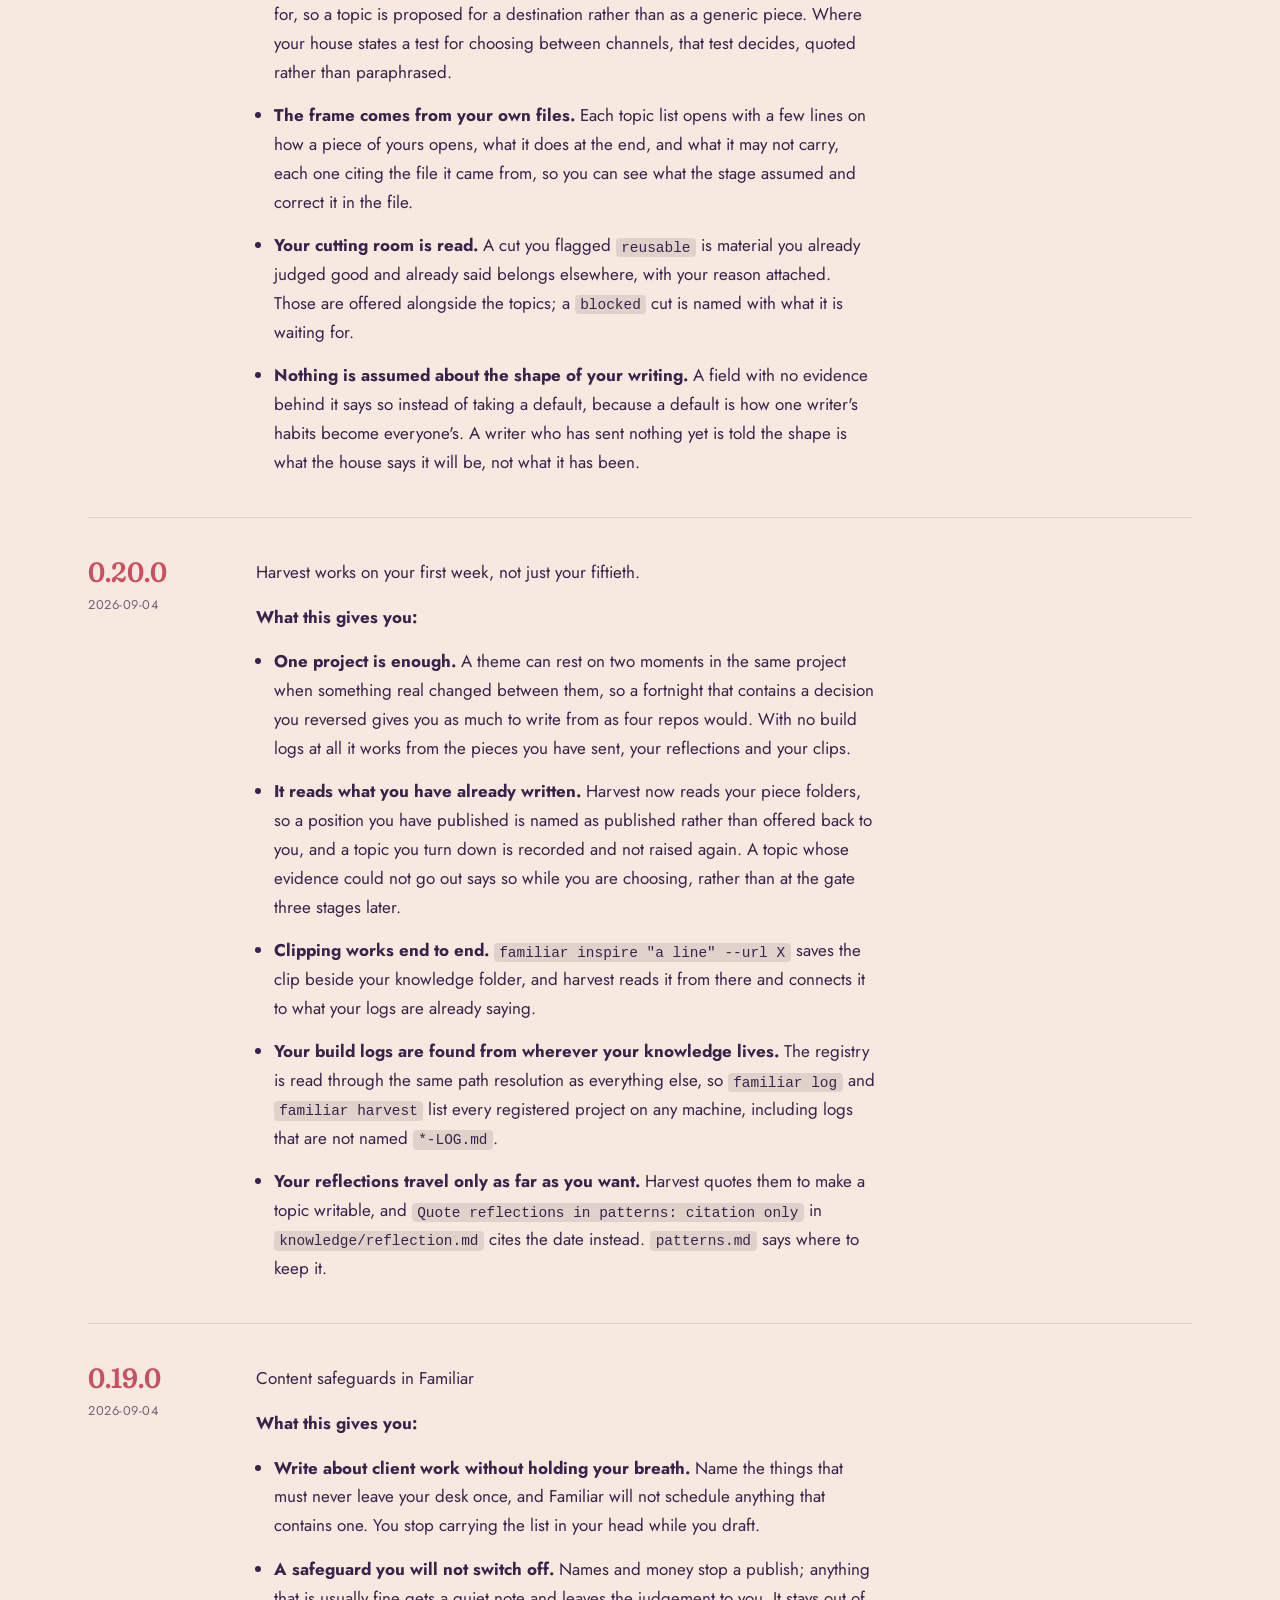
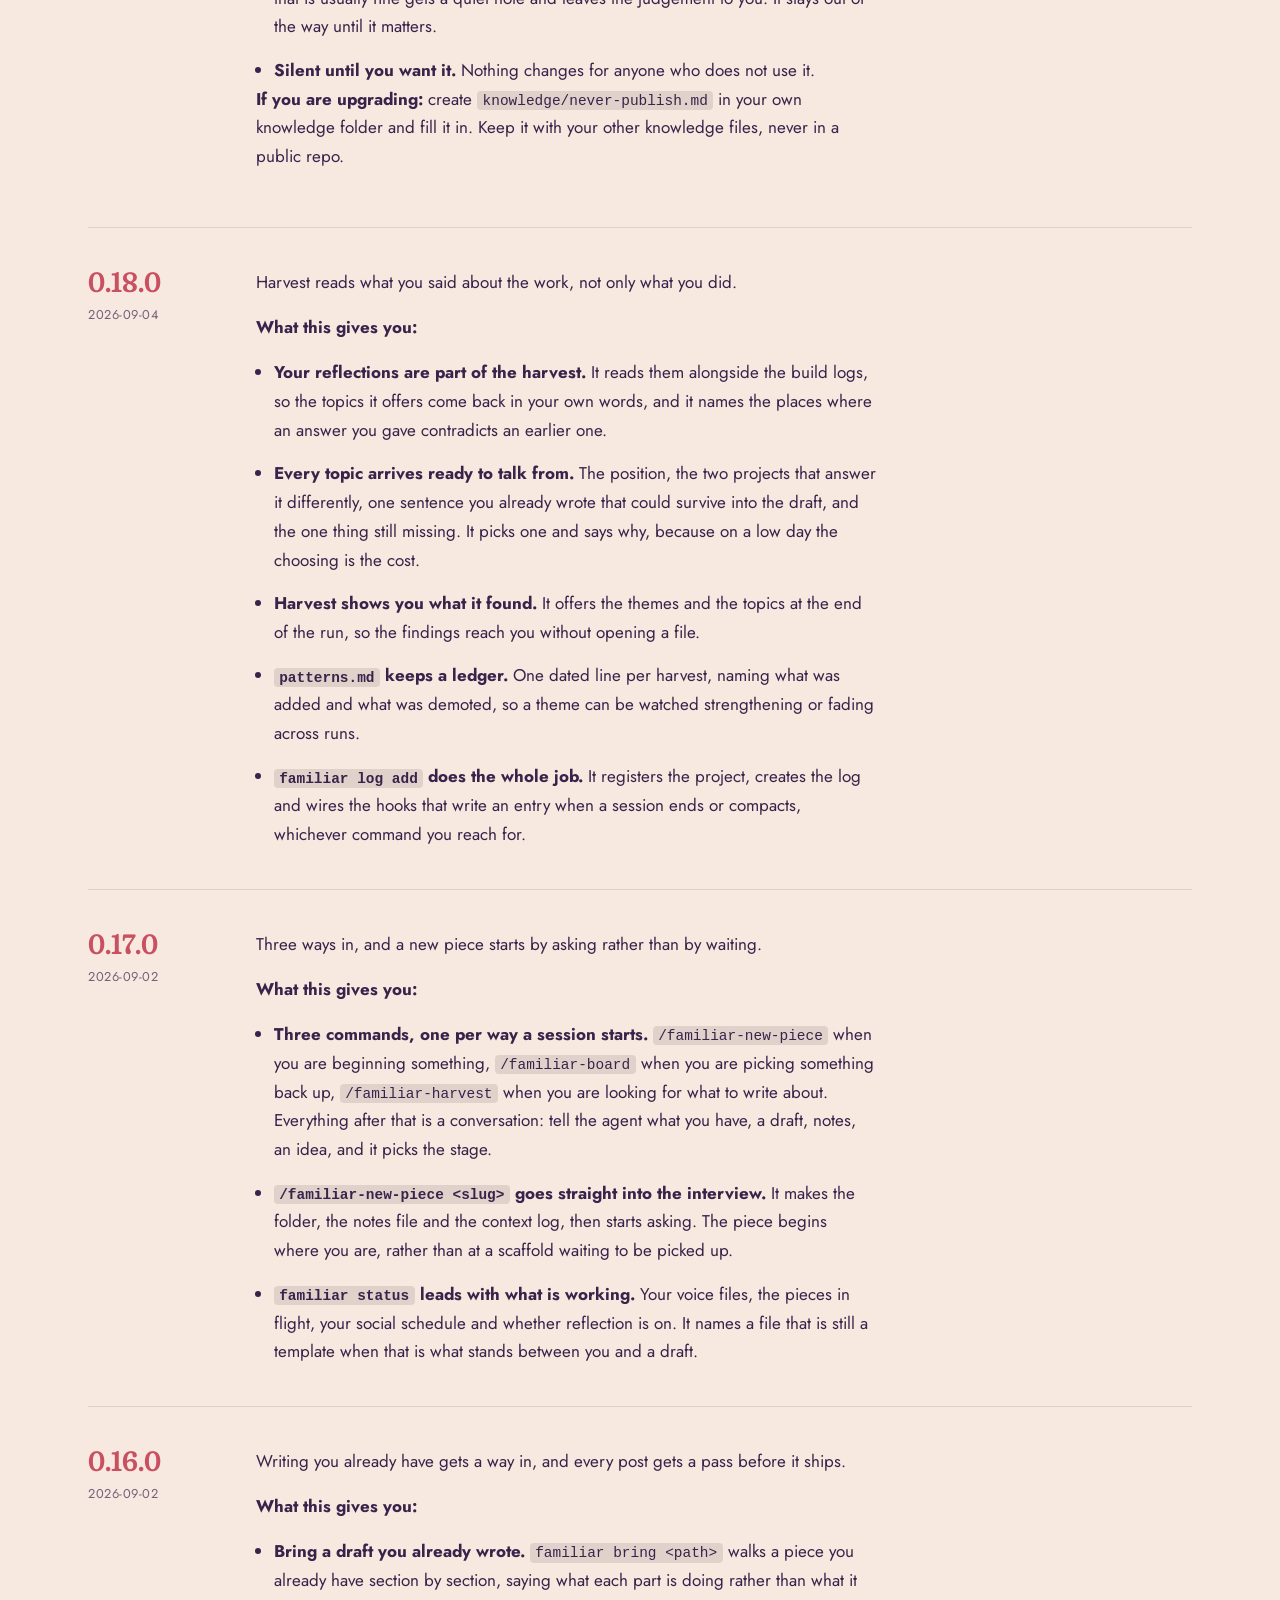
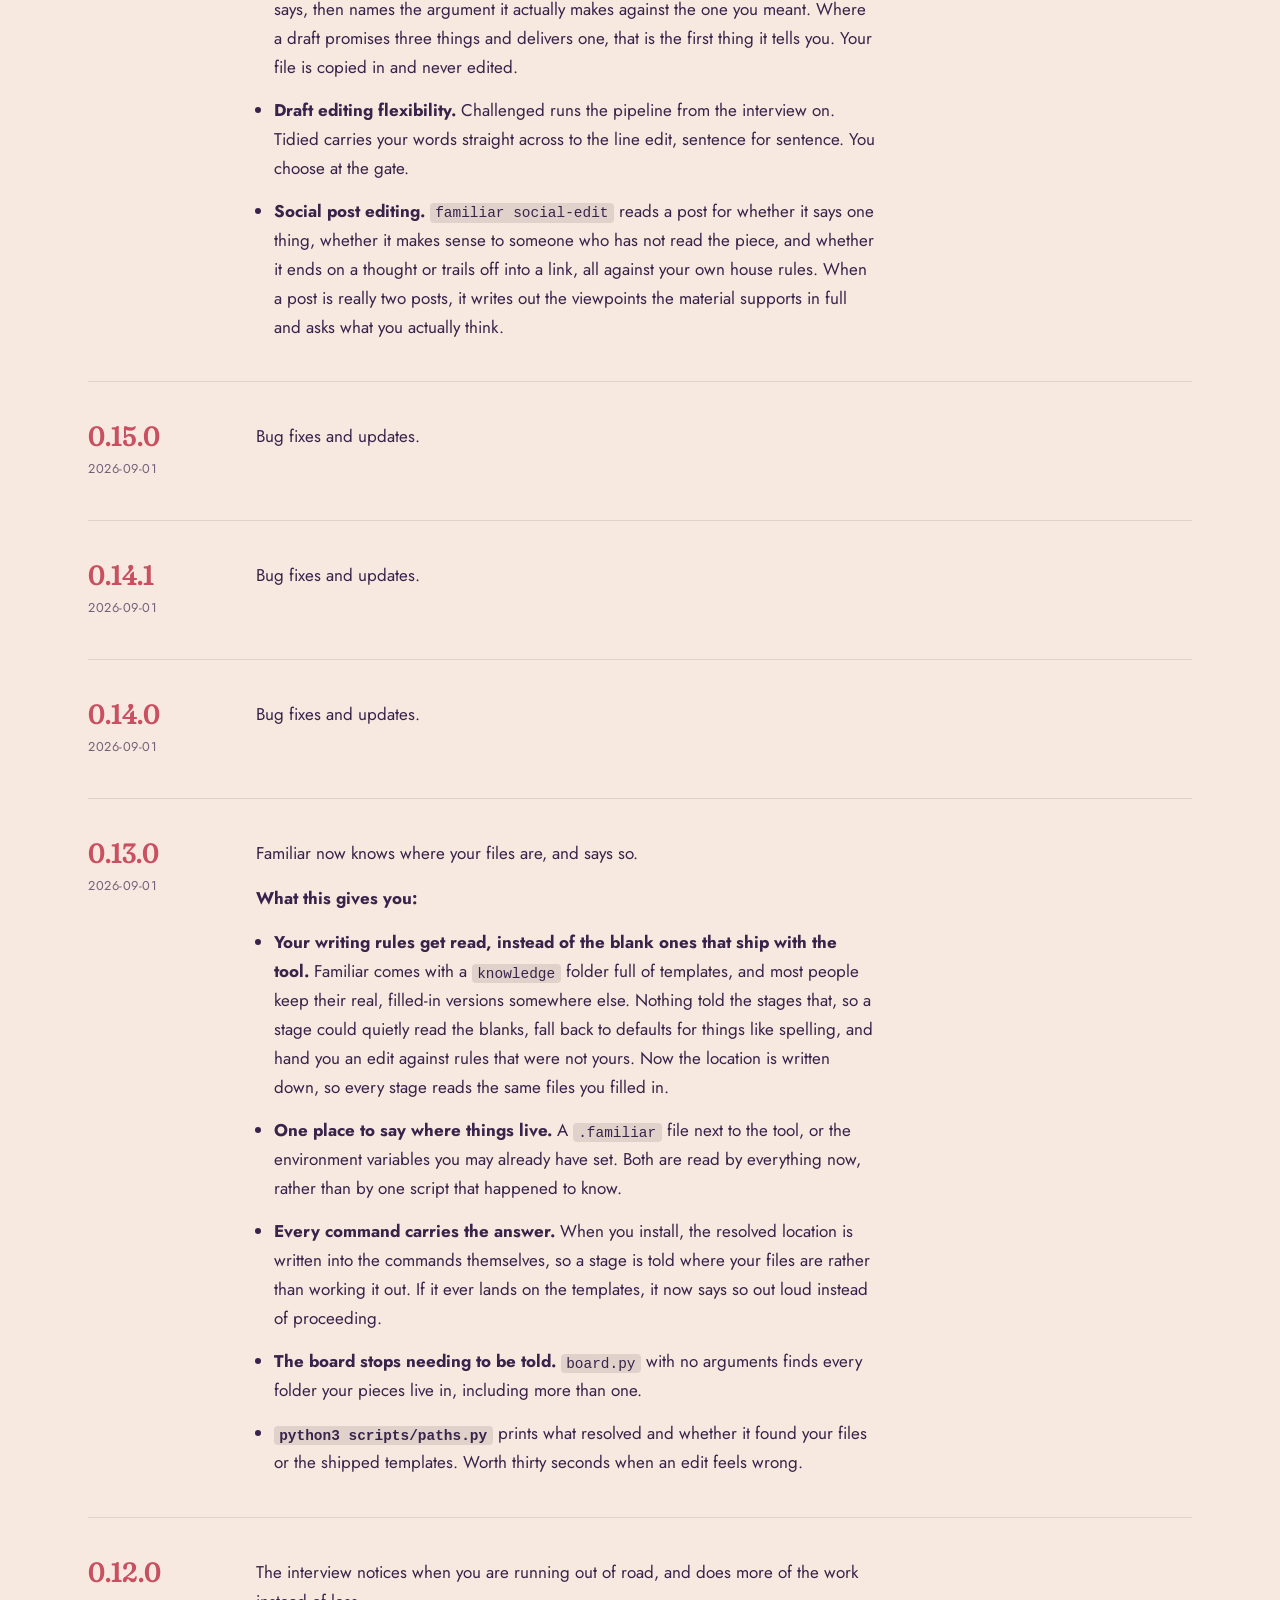
==== commit f720ea94: "Version 0.45.4: reading ease as a tripwire, and the four-records plan Co-Authored-By: Claude Opus 5 " ====
--- a/site/releases.html
+++ b/site/releases.html
@@ -31,6 +31,13 @@
 
 <section class="wrap">
   <article class="release">
+    <h2 id="v0-45-4">0.45.4</h2>
+    <p class="release-date"><time datetime="2026-09-25">2026-09-25</time></p>
+    <div class="release-body">
+      <p>Bug fixes and updates.</p>
+    </div>
+  </article>
+  <article class="release">
     <h2 id="v0-45-3">0.45.3</h2>
     <p class="release-date"><time datetime="2026-09-21">2026-09-21</time></p>
     <div class="release-body">
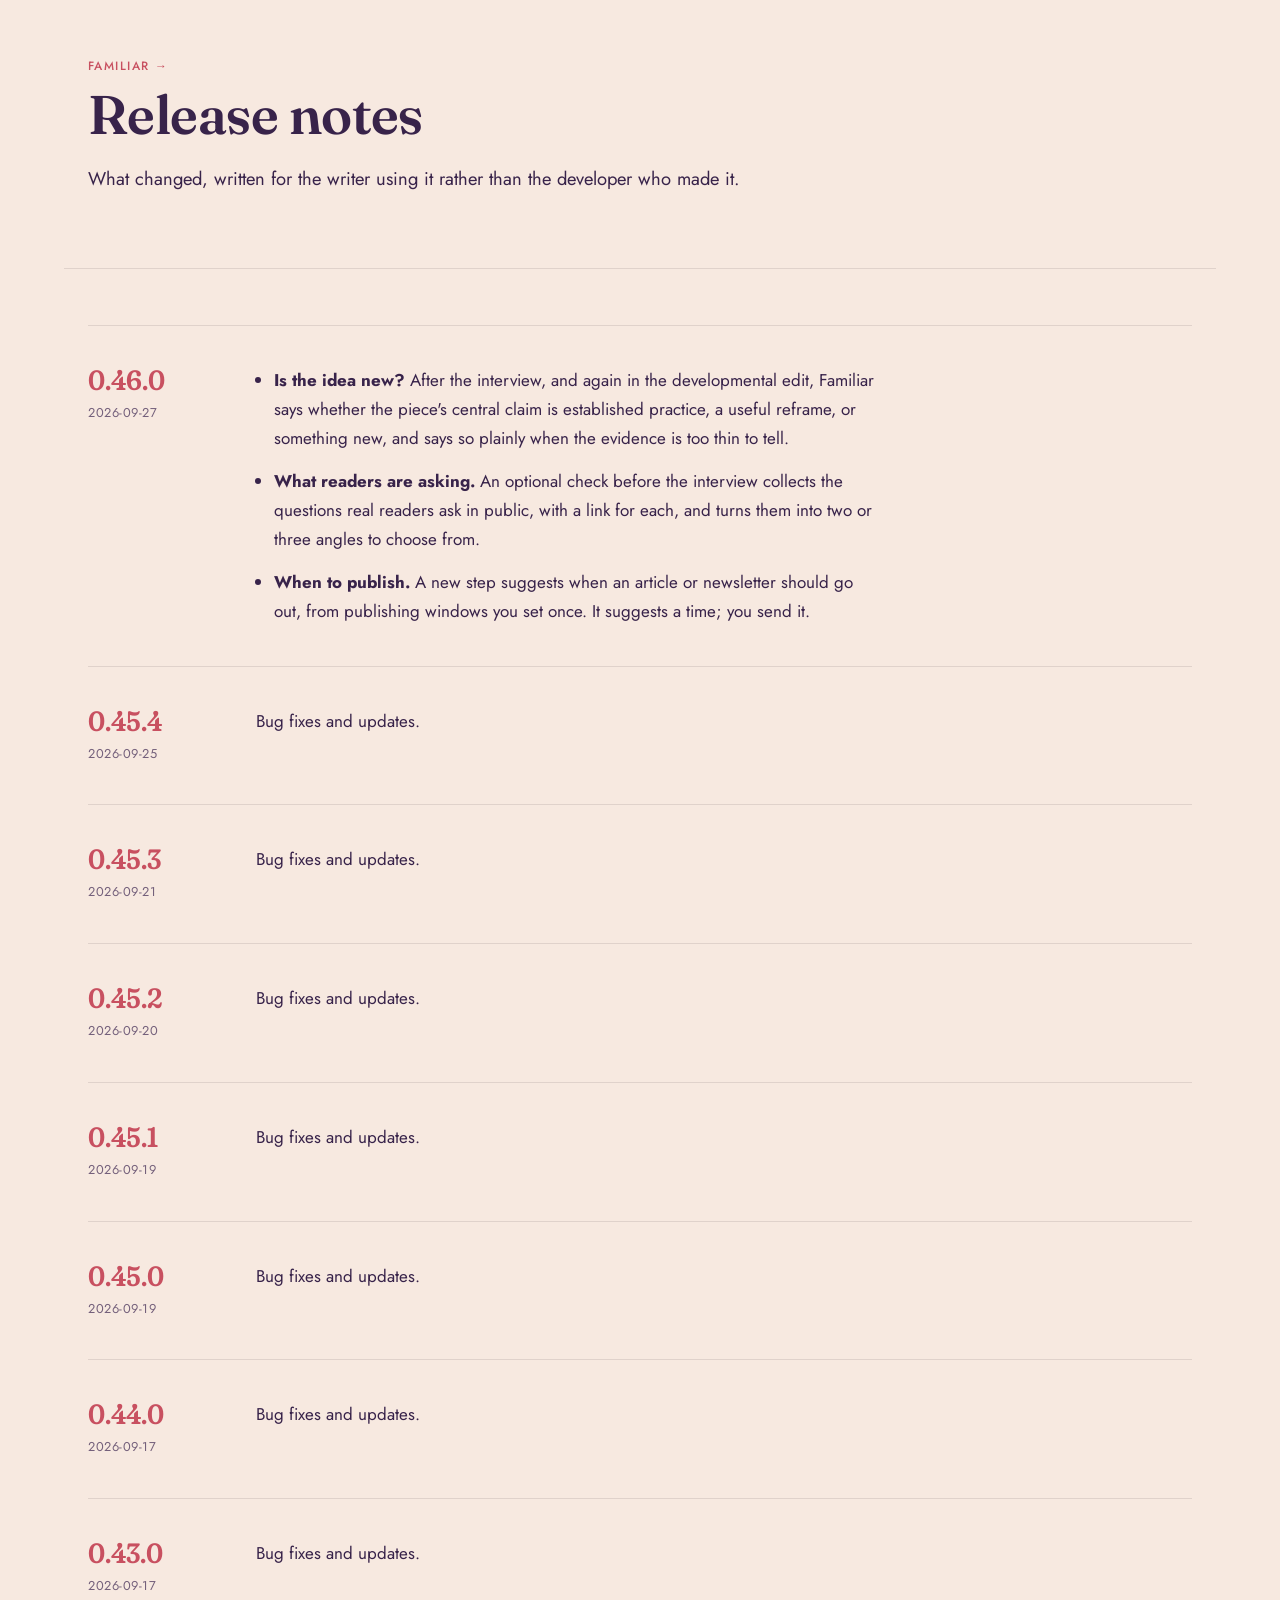
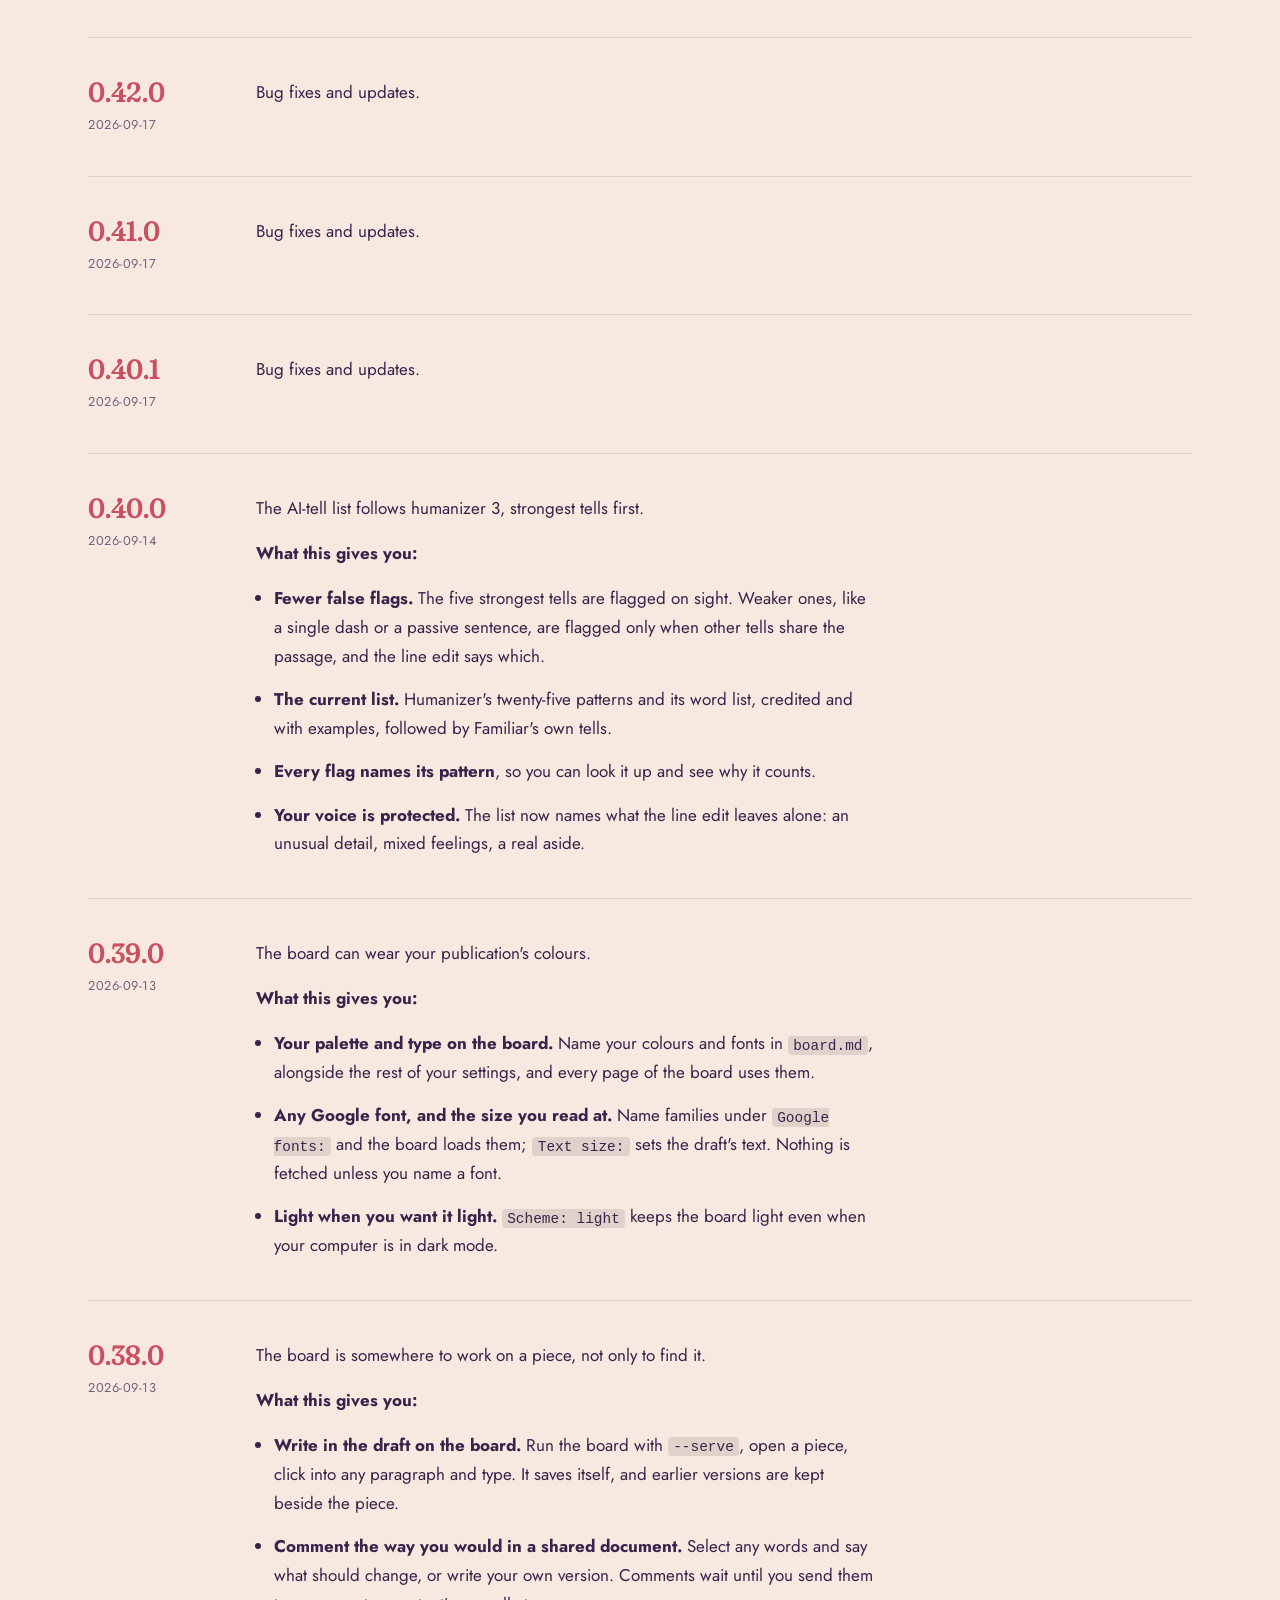
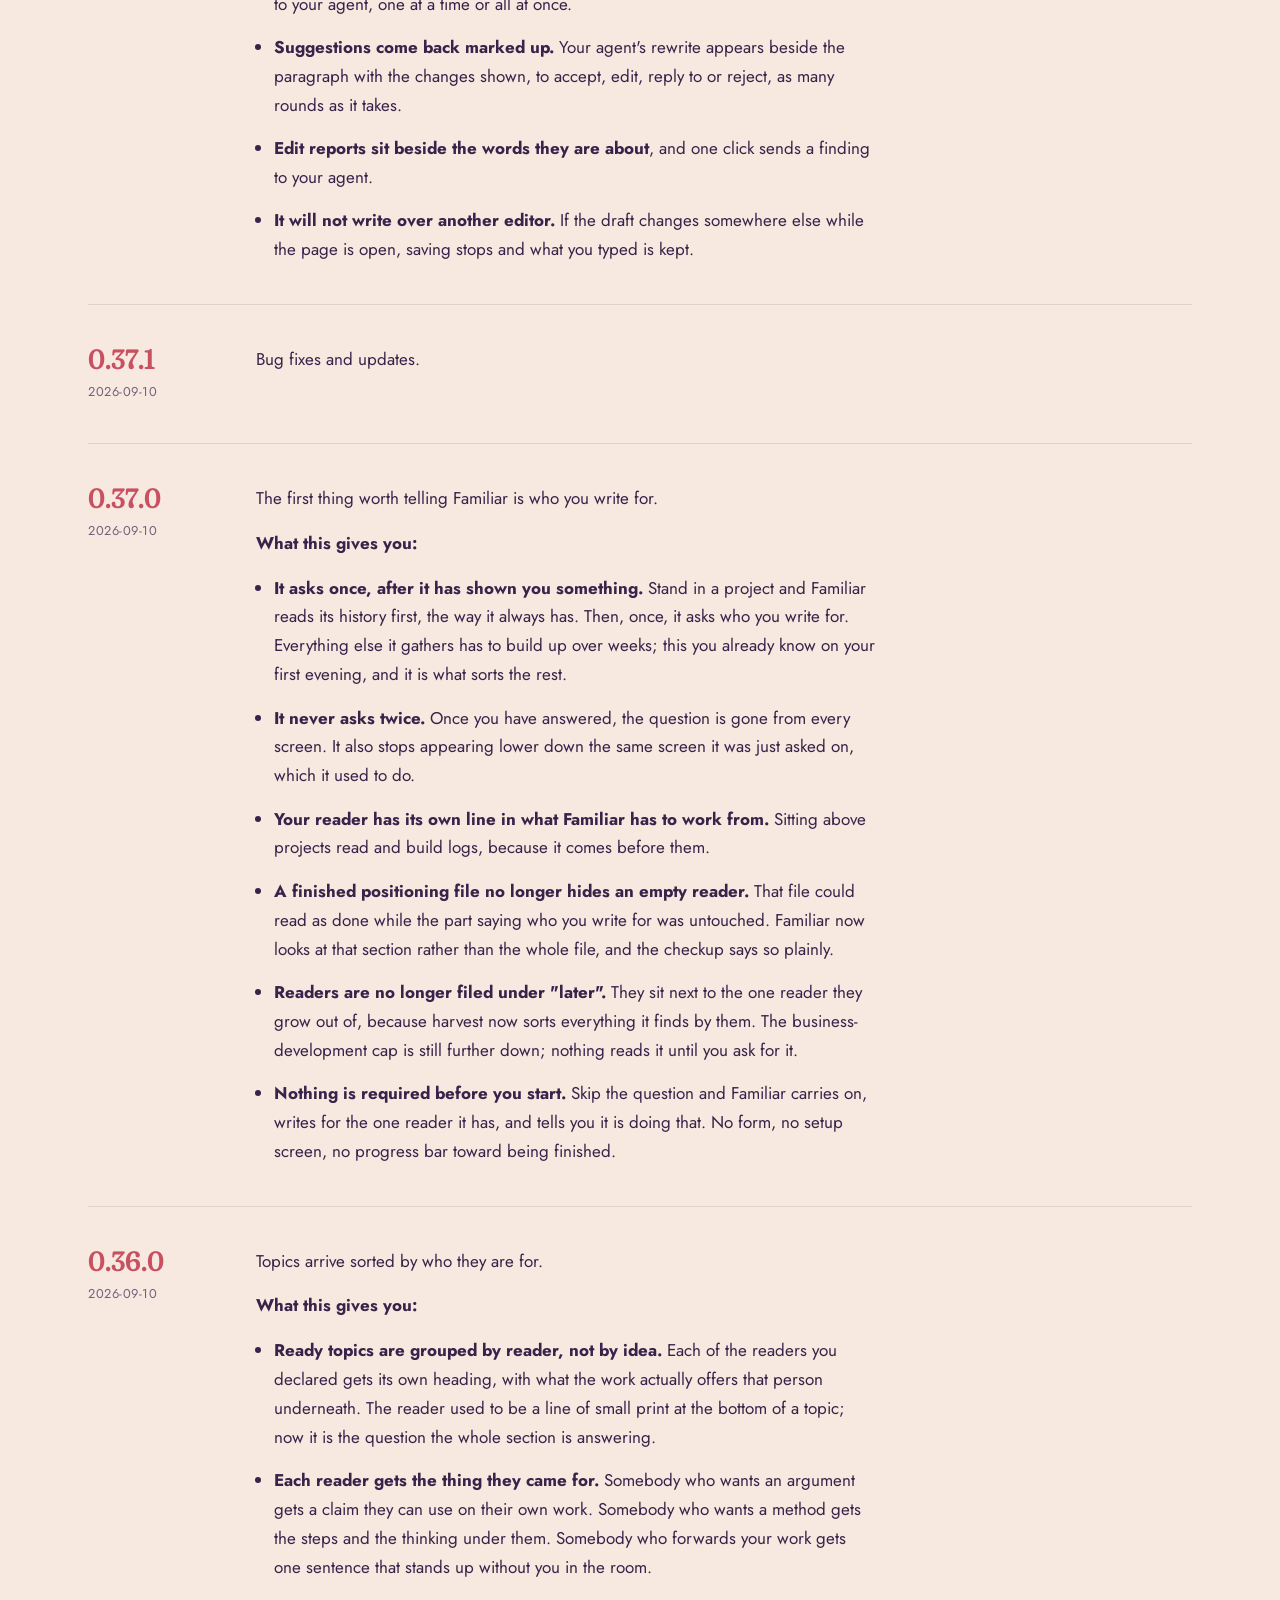
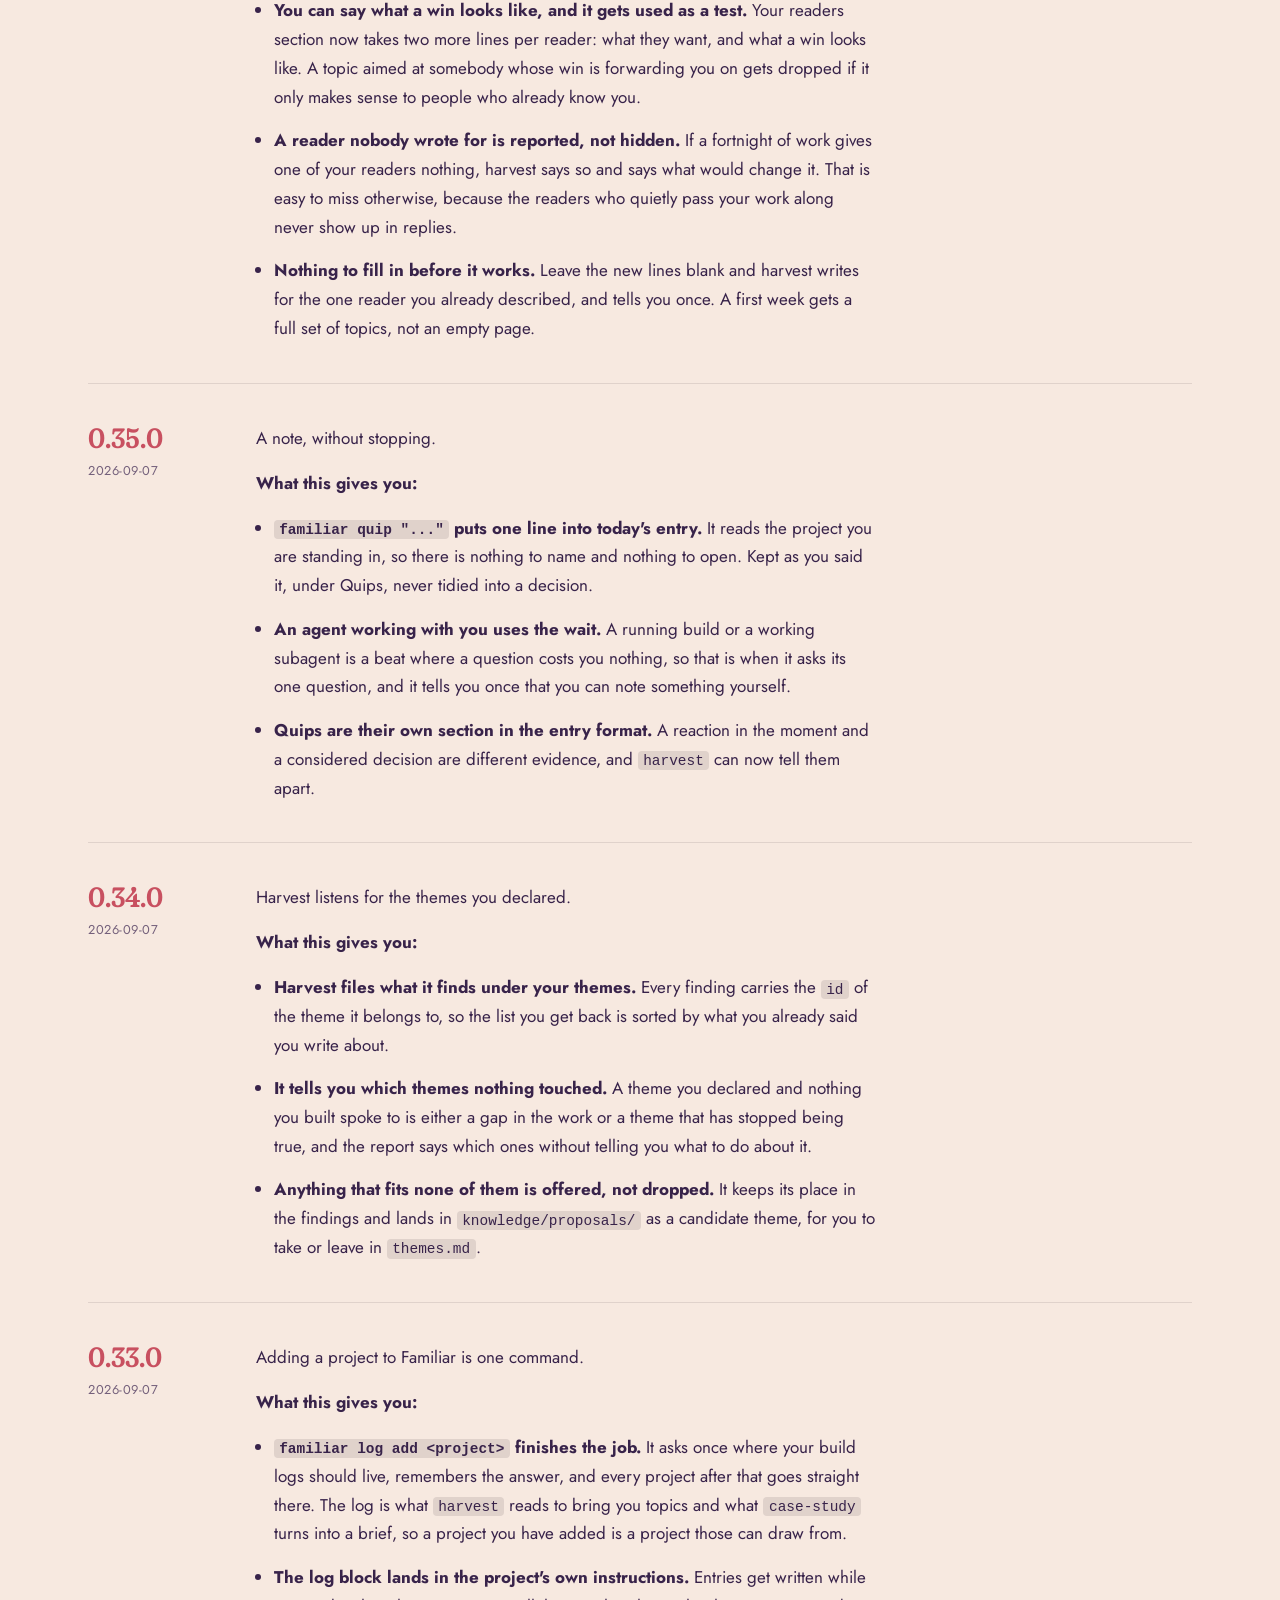
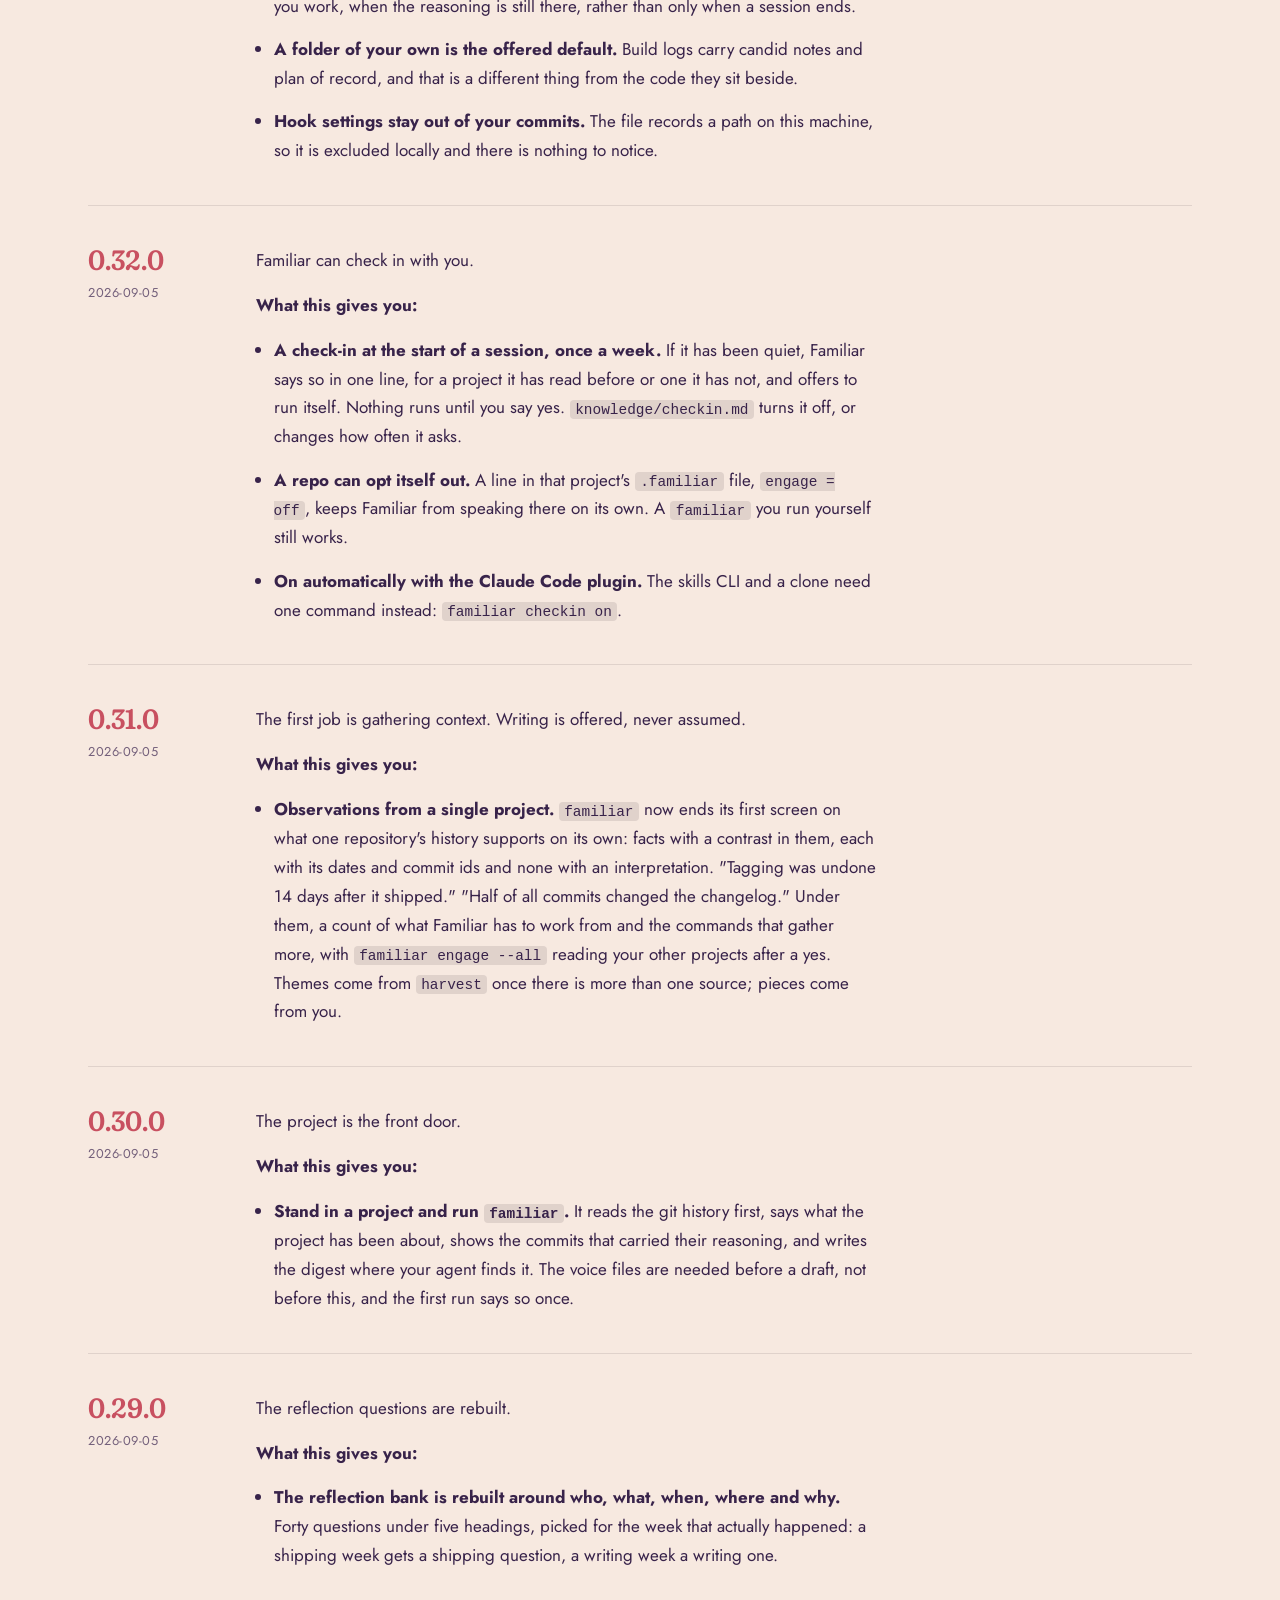
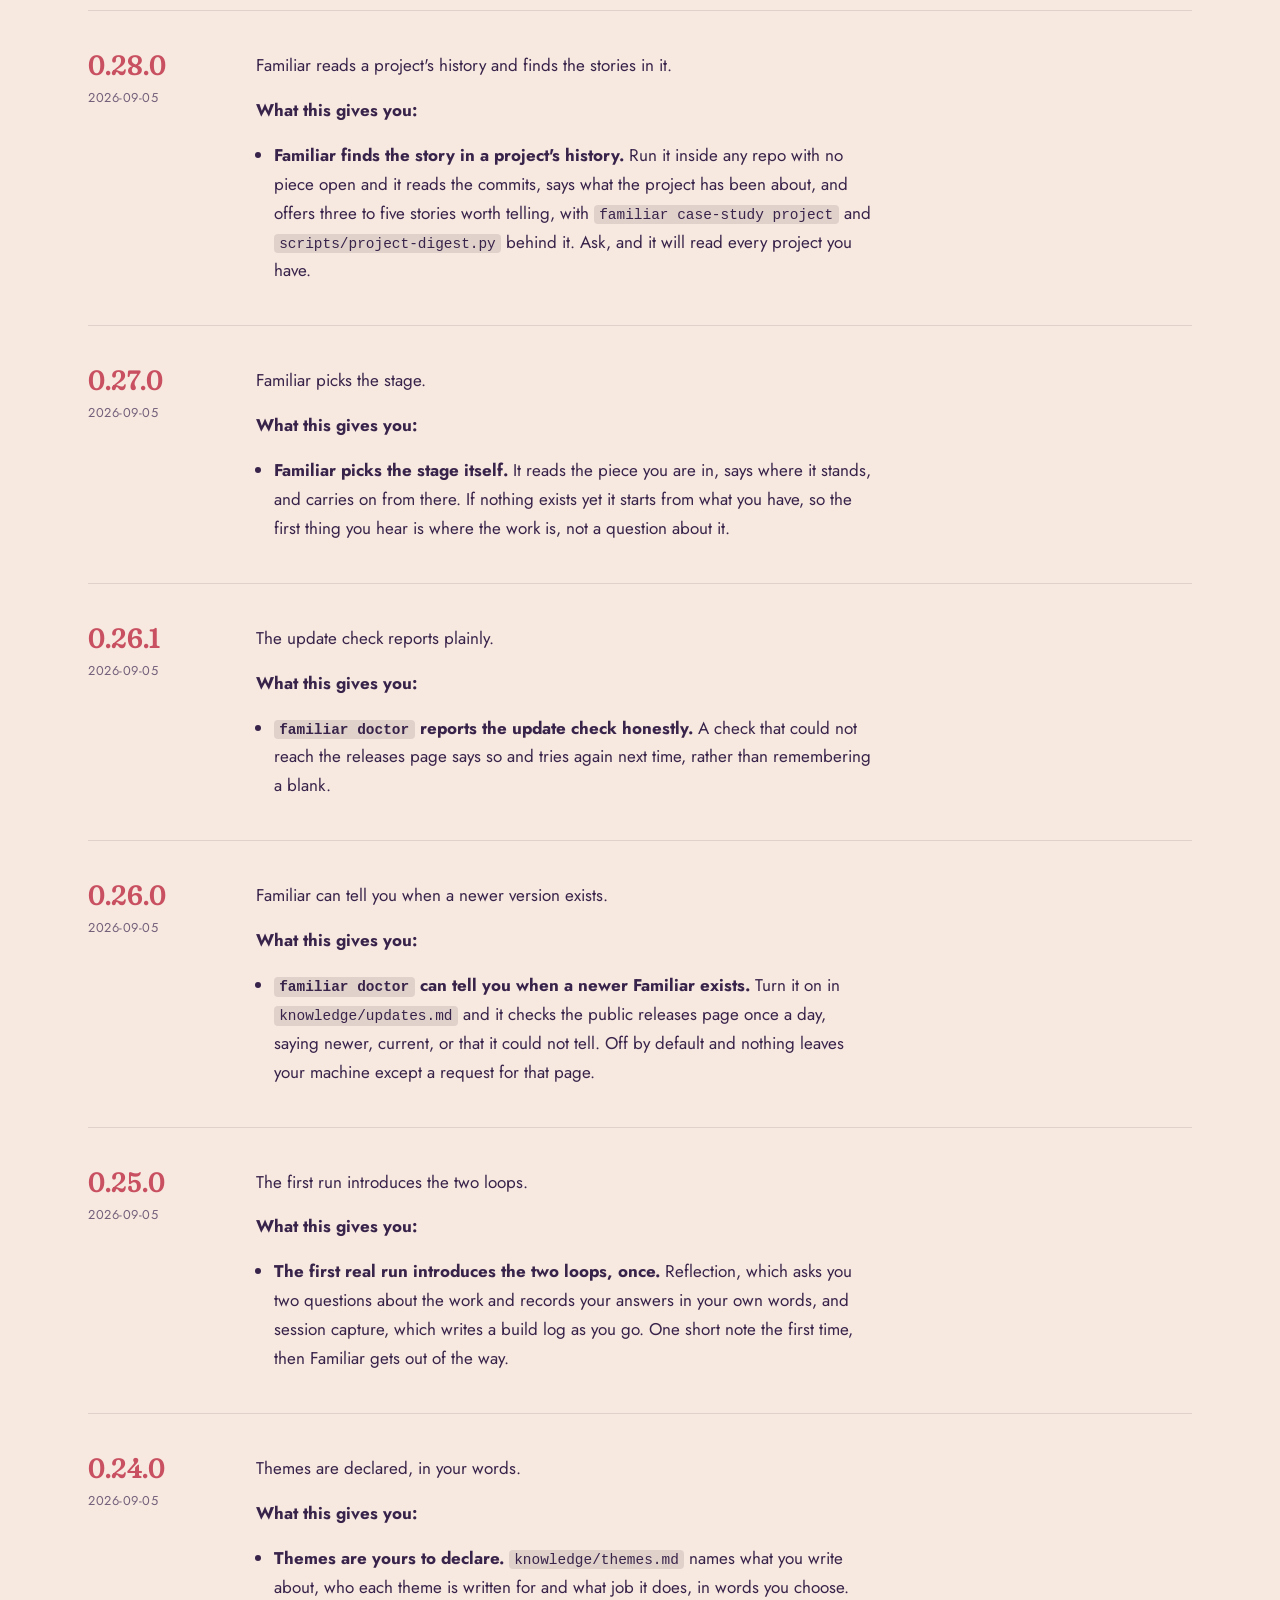
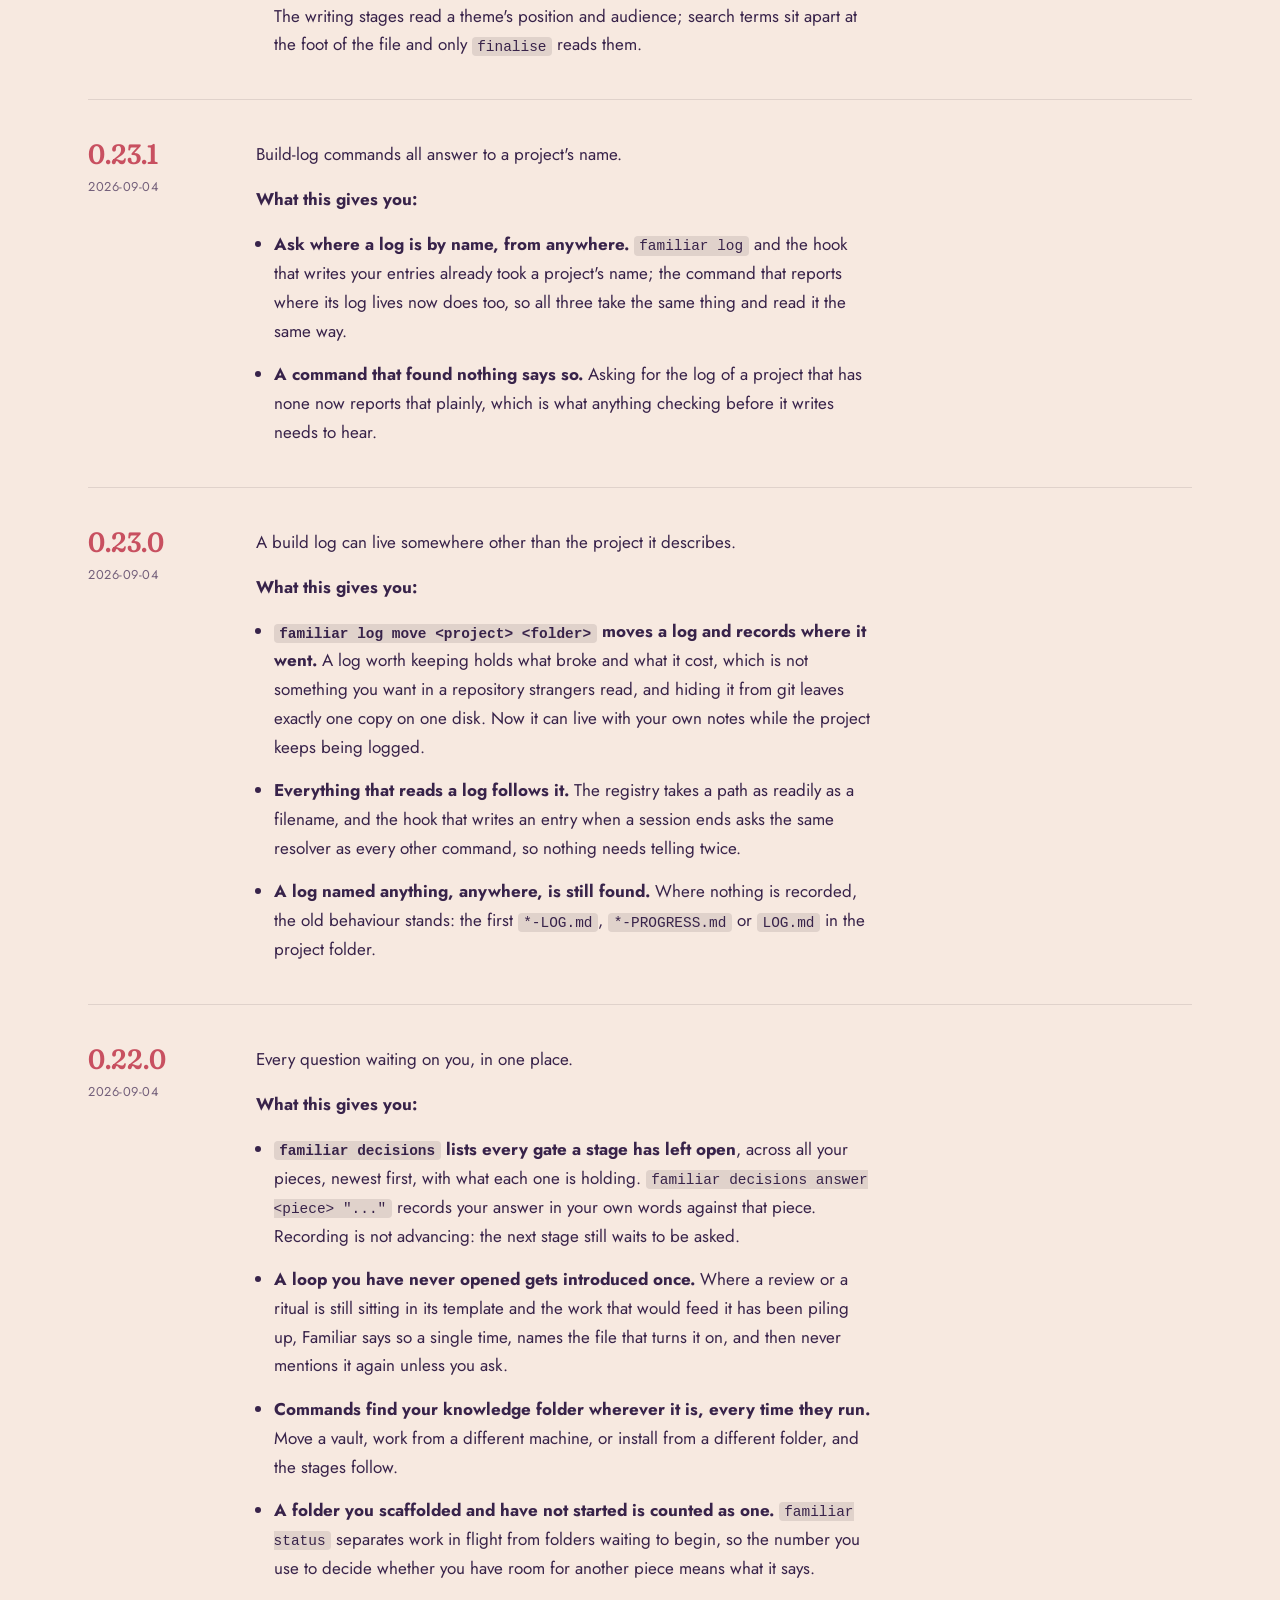
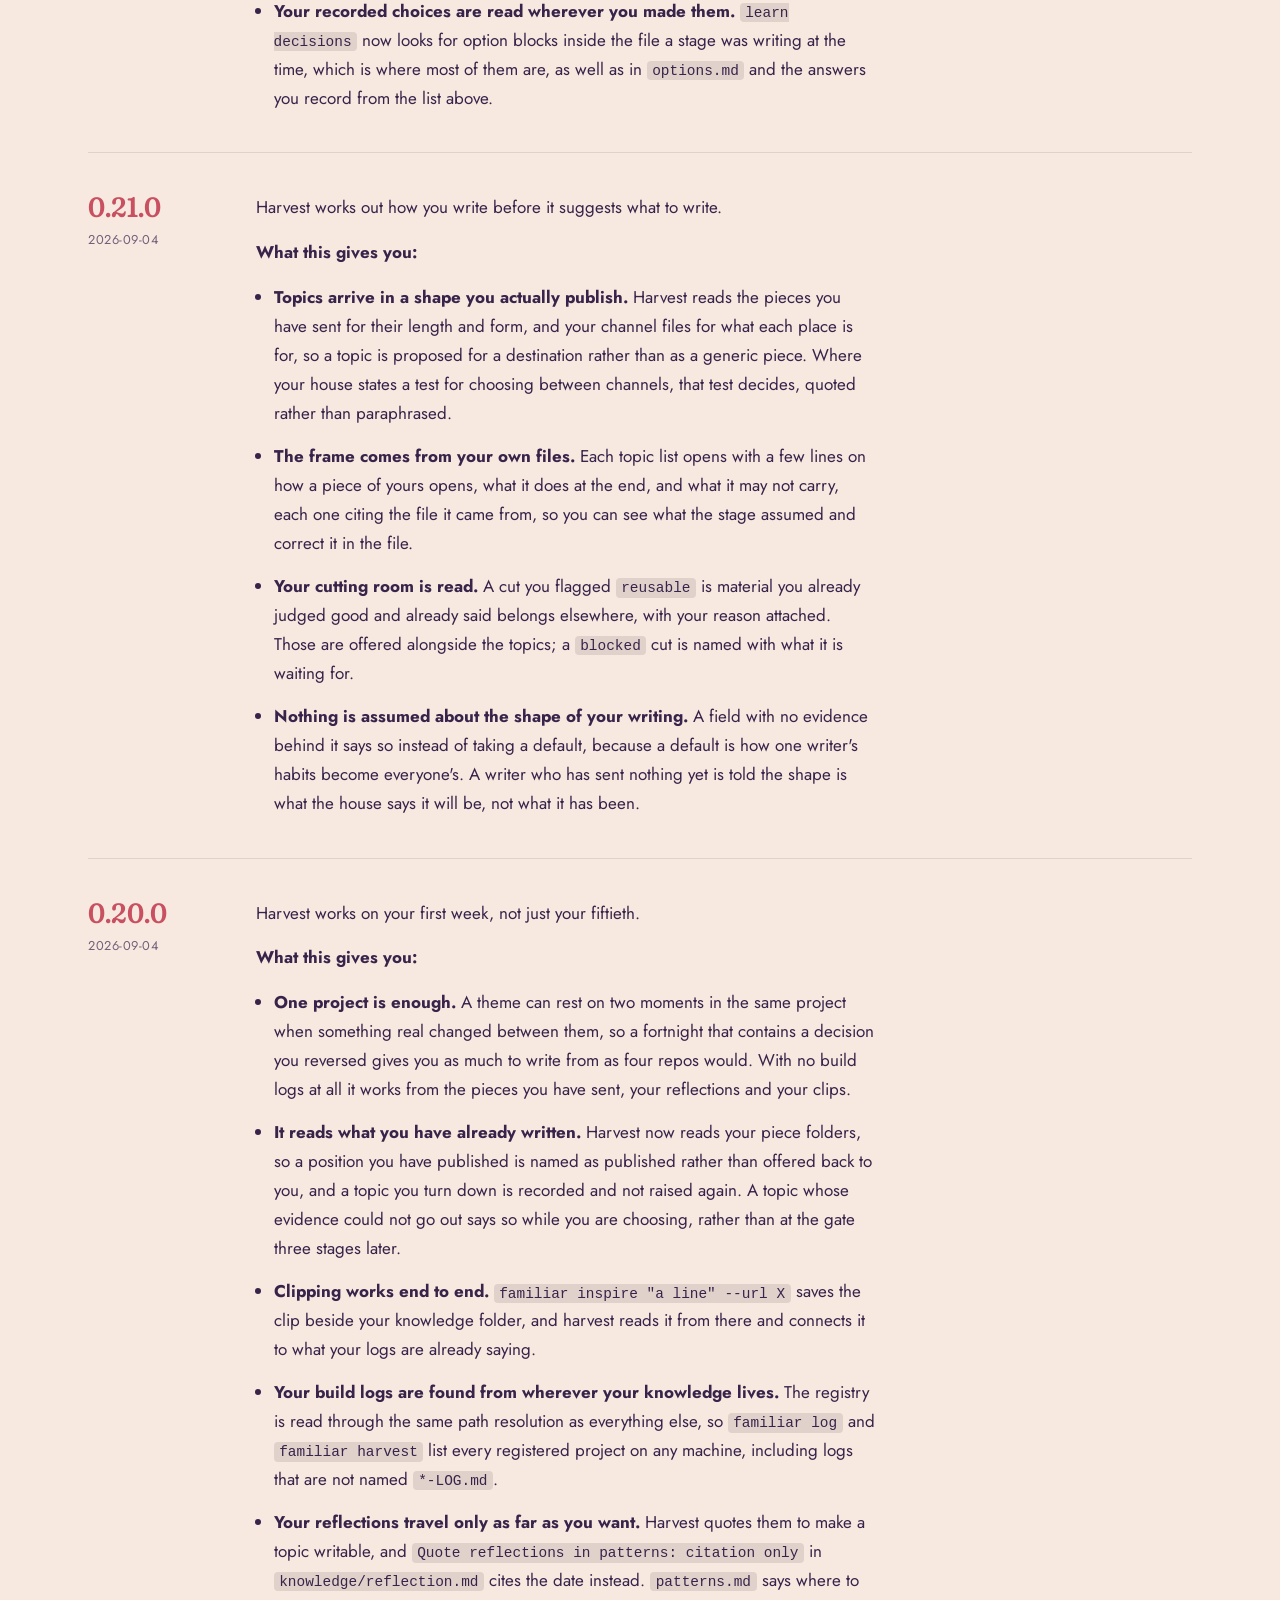
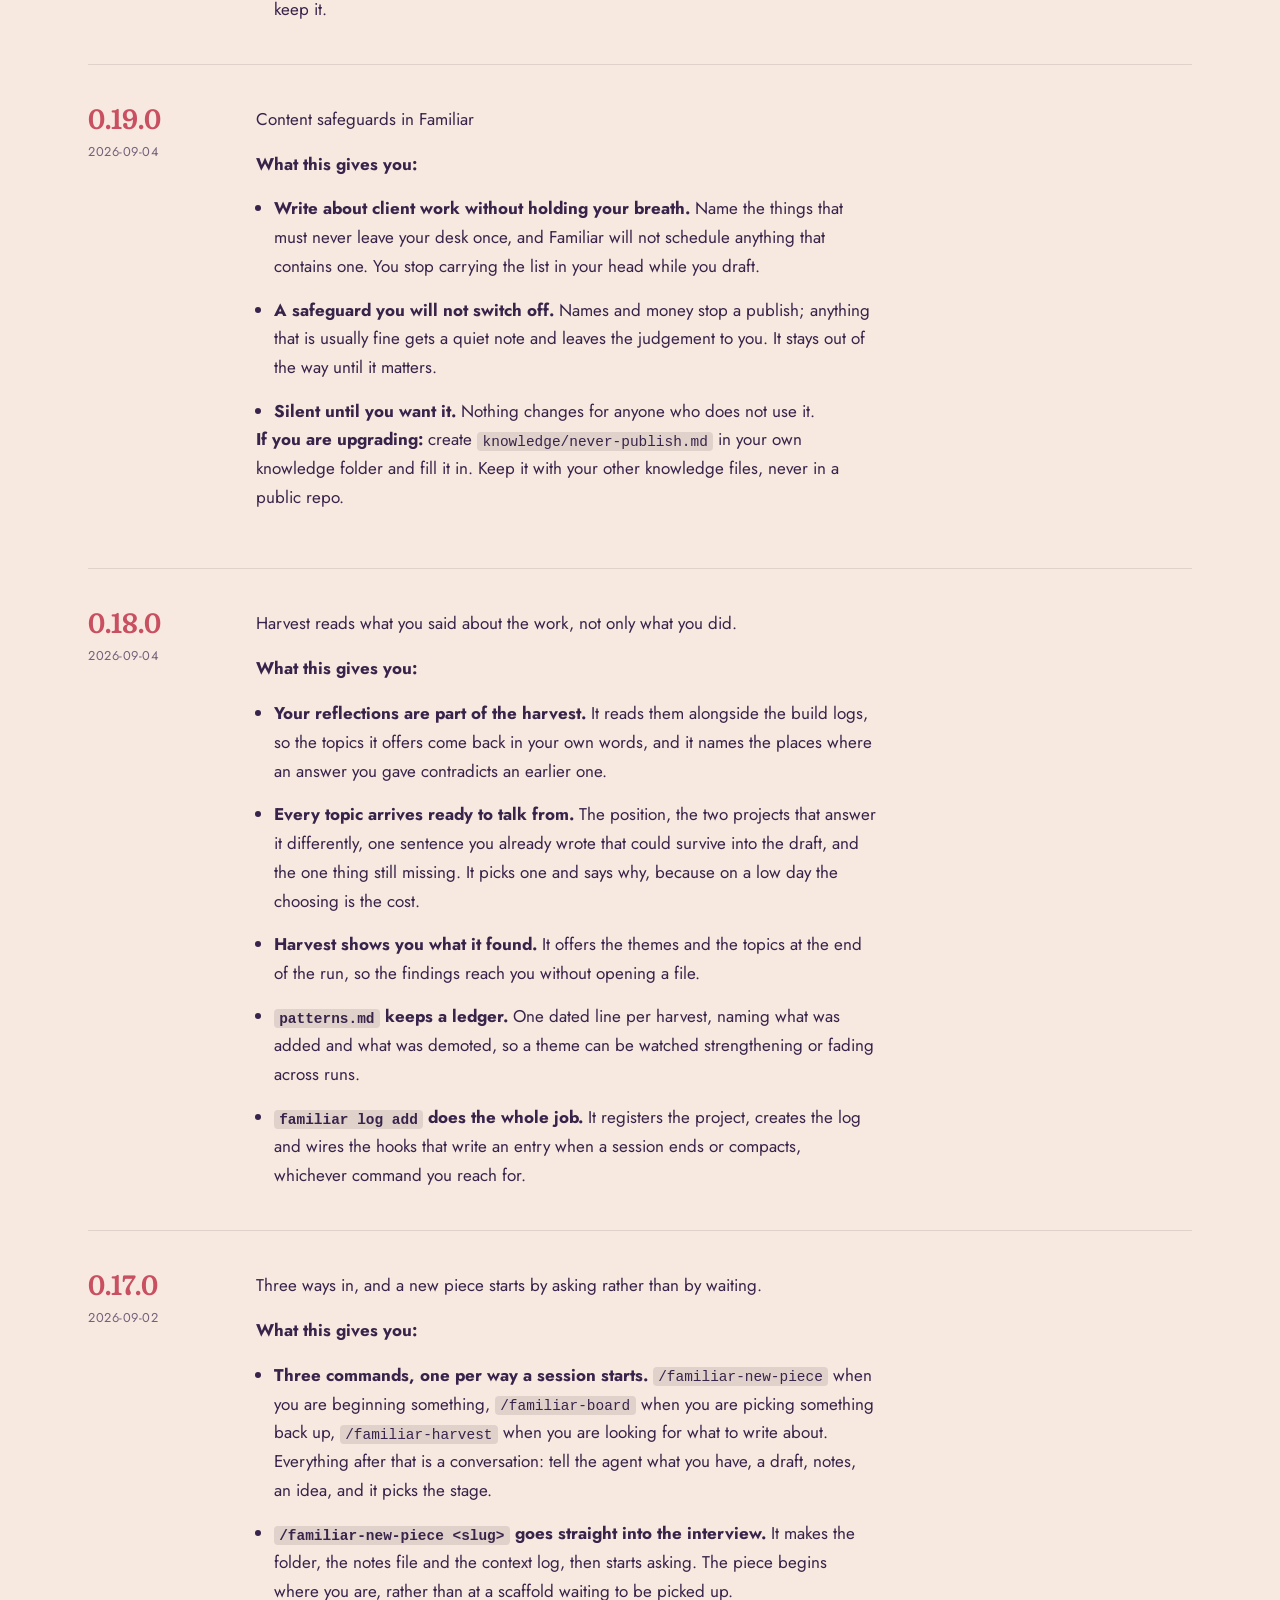
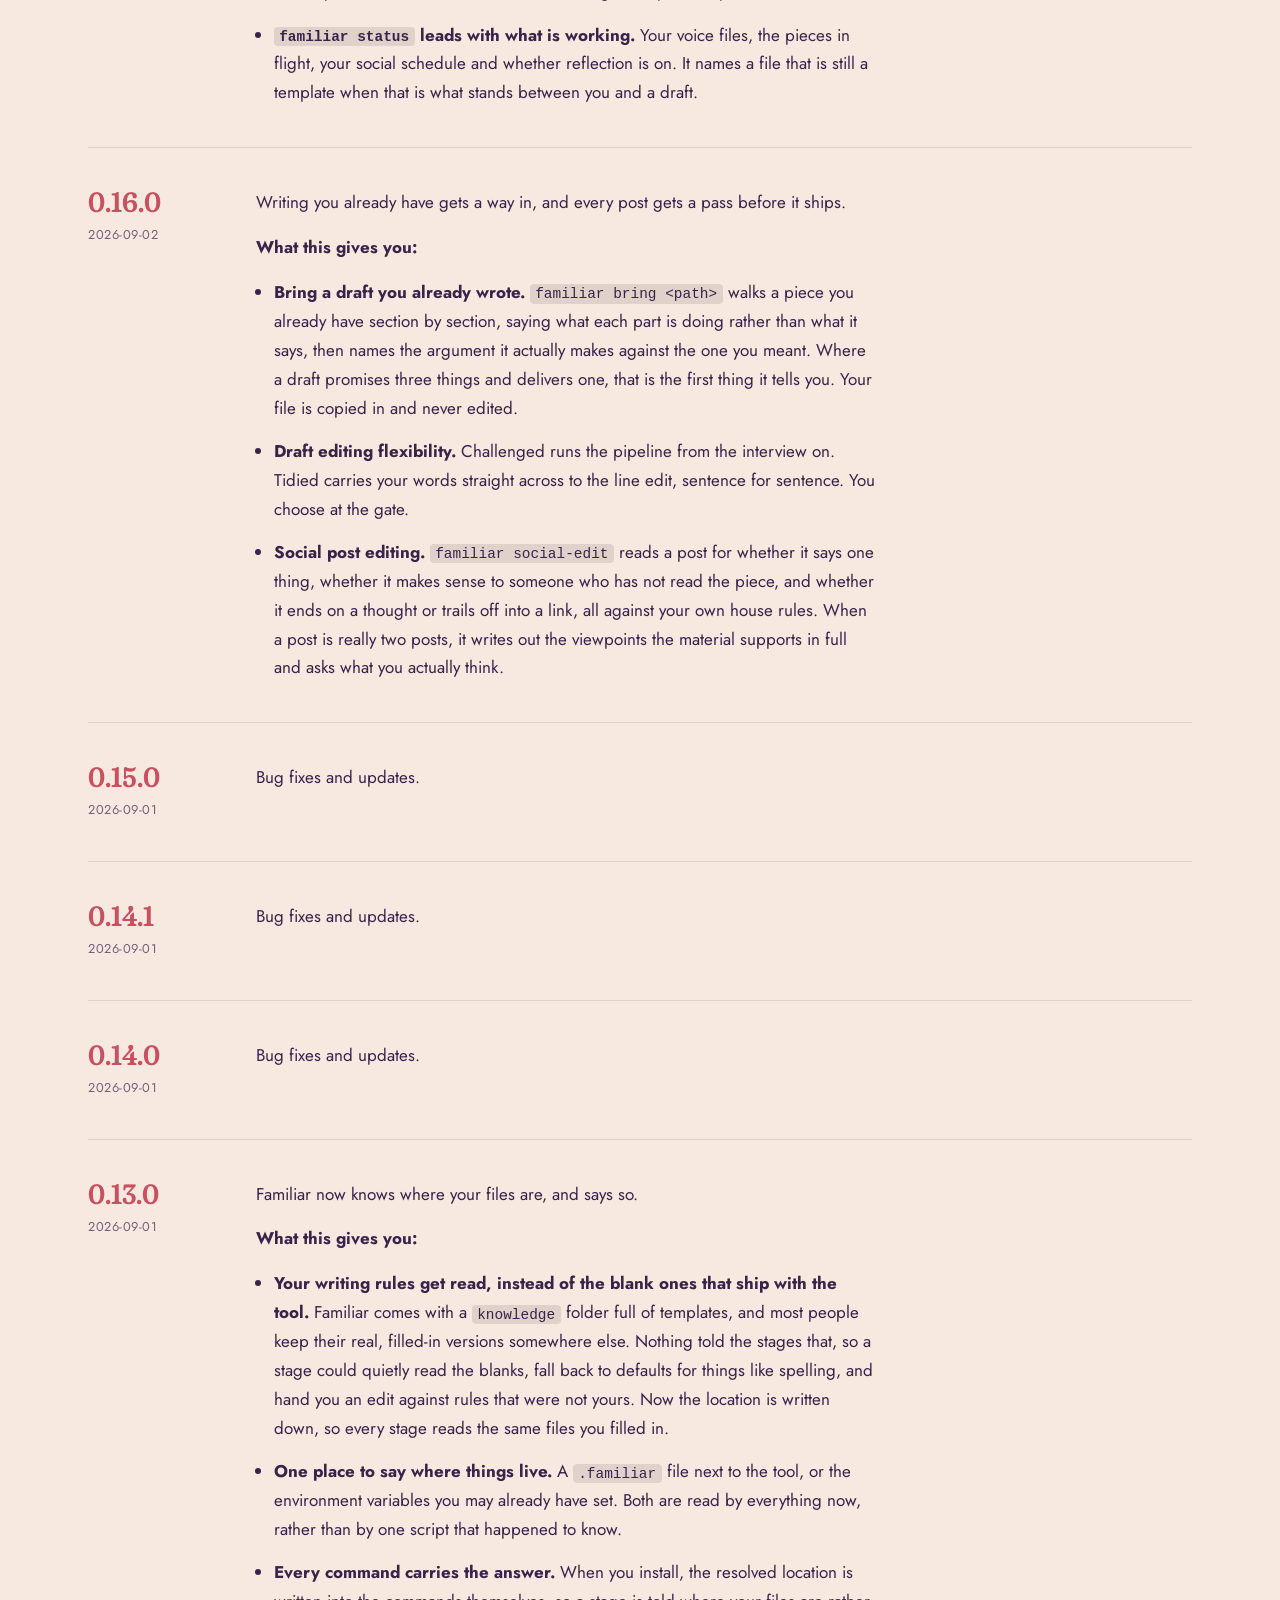
==== commit d1ee4c51: "Version 0.46.0" ====
--- a/site/releases.html
+++ b/site/releases.html
@@ -31,6 +31,13 @@
 
 <section class="wrap">
   <article class="release">
+    <h2 id="v0-46-0">0.46.0</h2>
+    <p class="release-date"><time datetime="2026-09-27">2026-09-27</time></p>
+    <div class="release-body">
+      <ul><li><strong>Is the idea new?</strong> After the interview, and again in the developmental edit, Familiar says whether the piece&#x27;s central claim is established practice, a useful reframe, or something new, and says so plainly when the evidence is too thin to tell.</li><li><strong>What readers are asking.</strong> An optional check before the interview collects the questions real readers ask in public, with a link for each, and turns them into two or three angles to choose from.</li><li><strong>When to publish.</strong> A new step suggests when an article or newsletter should go out, from publishing windows you set once. It suggests a time; you send it.</li></ul>
+    </div>
+  </article>
+  <article class="release">
     <h2 id="v0-45-4">0.45.4</h2>
     <p class="release-date"><time datetime="2026-09-25">2026-09-25</time></p>
     <div class="release-body">
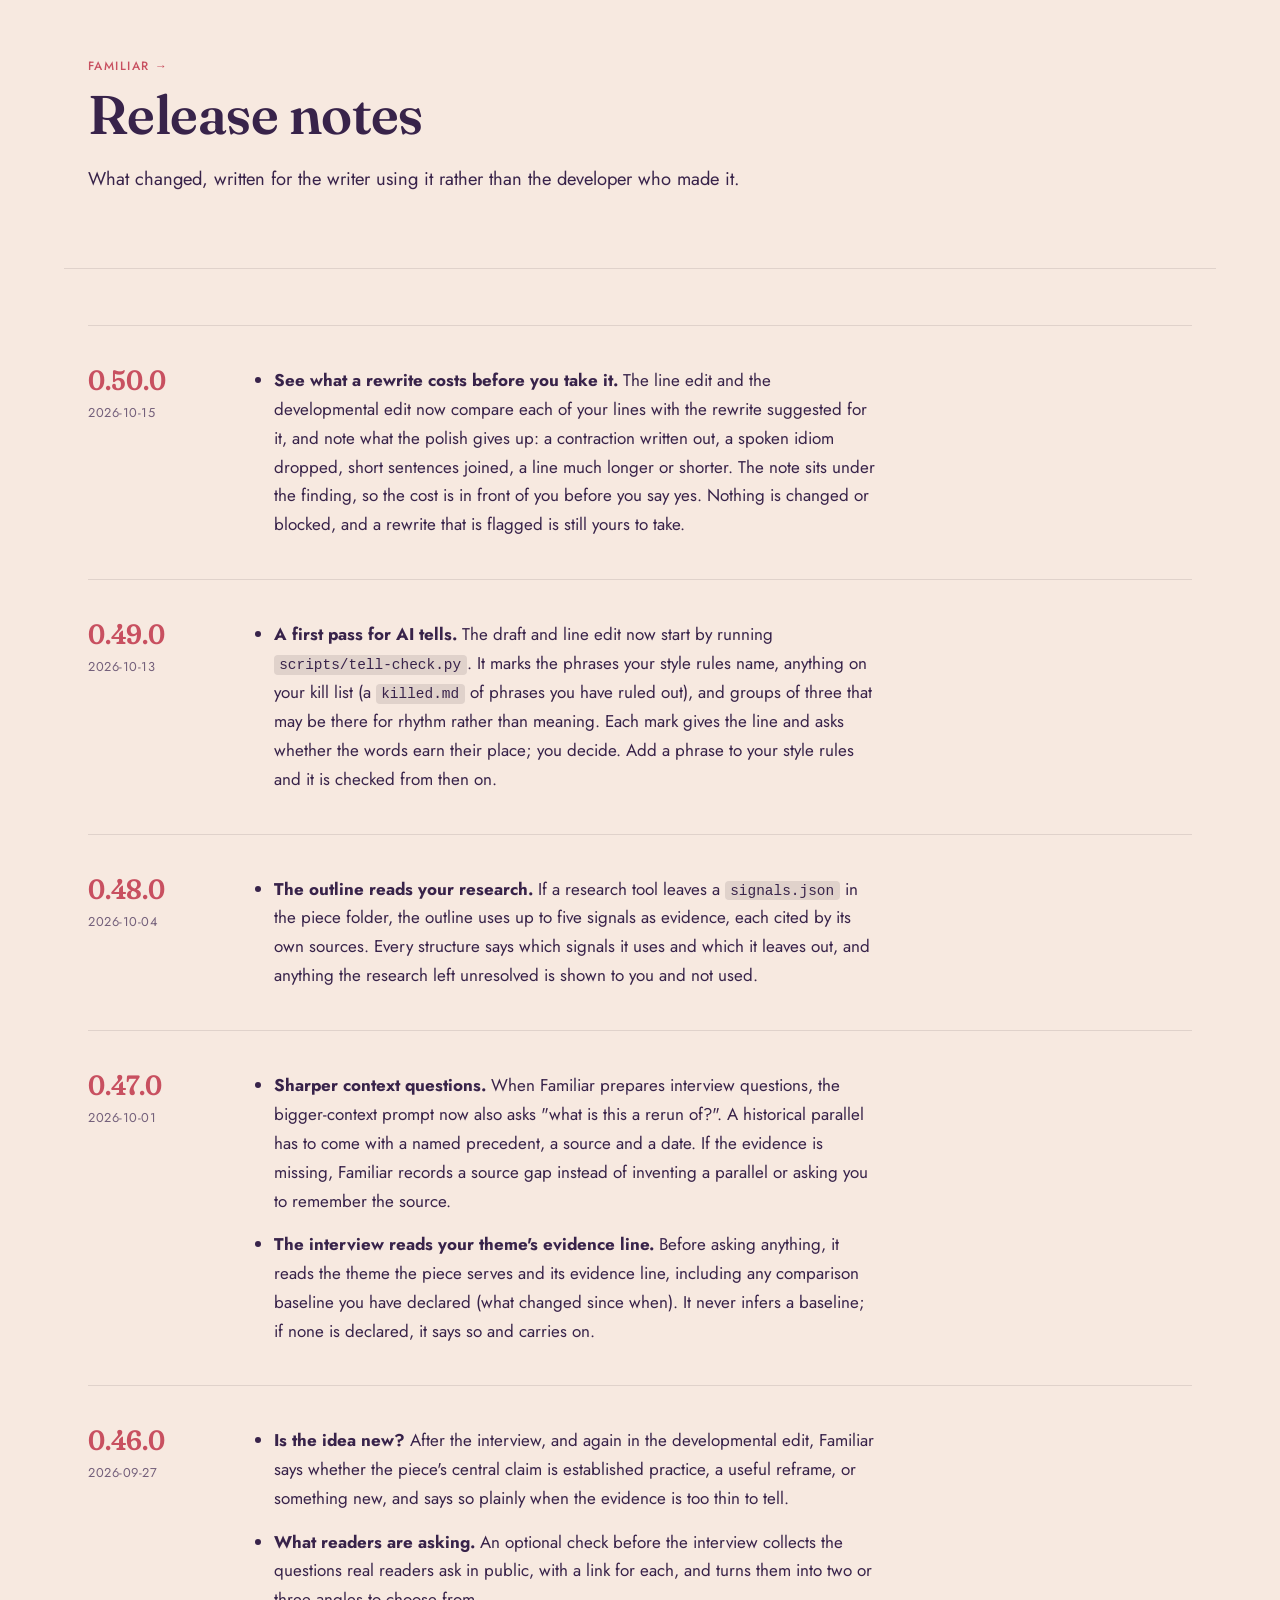
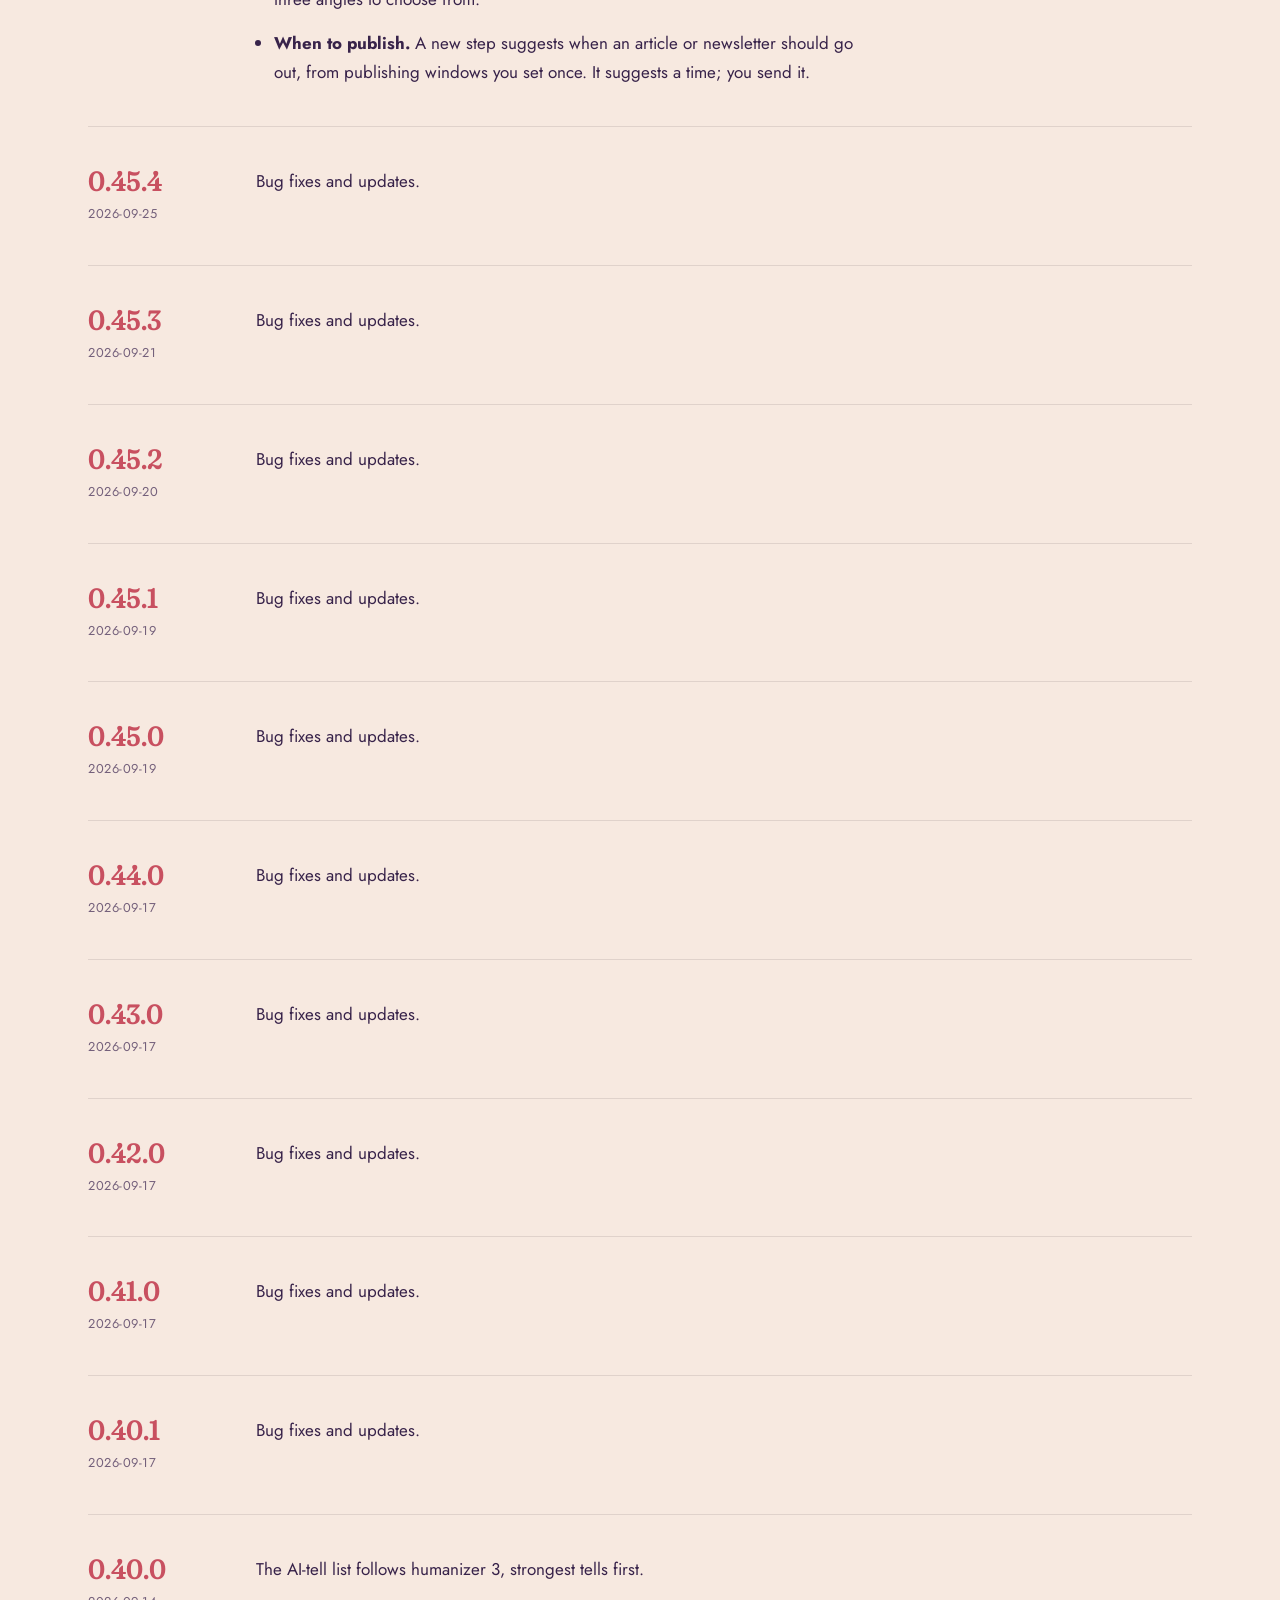
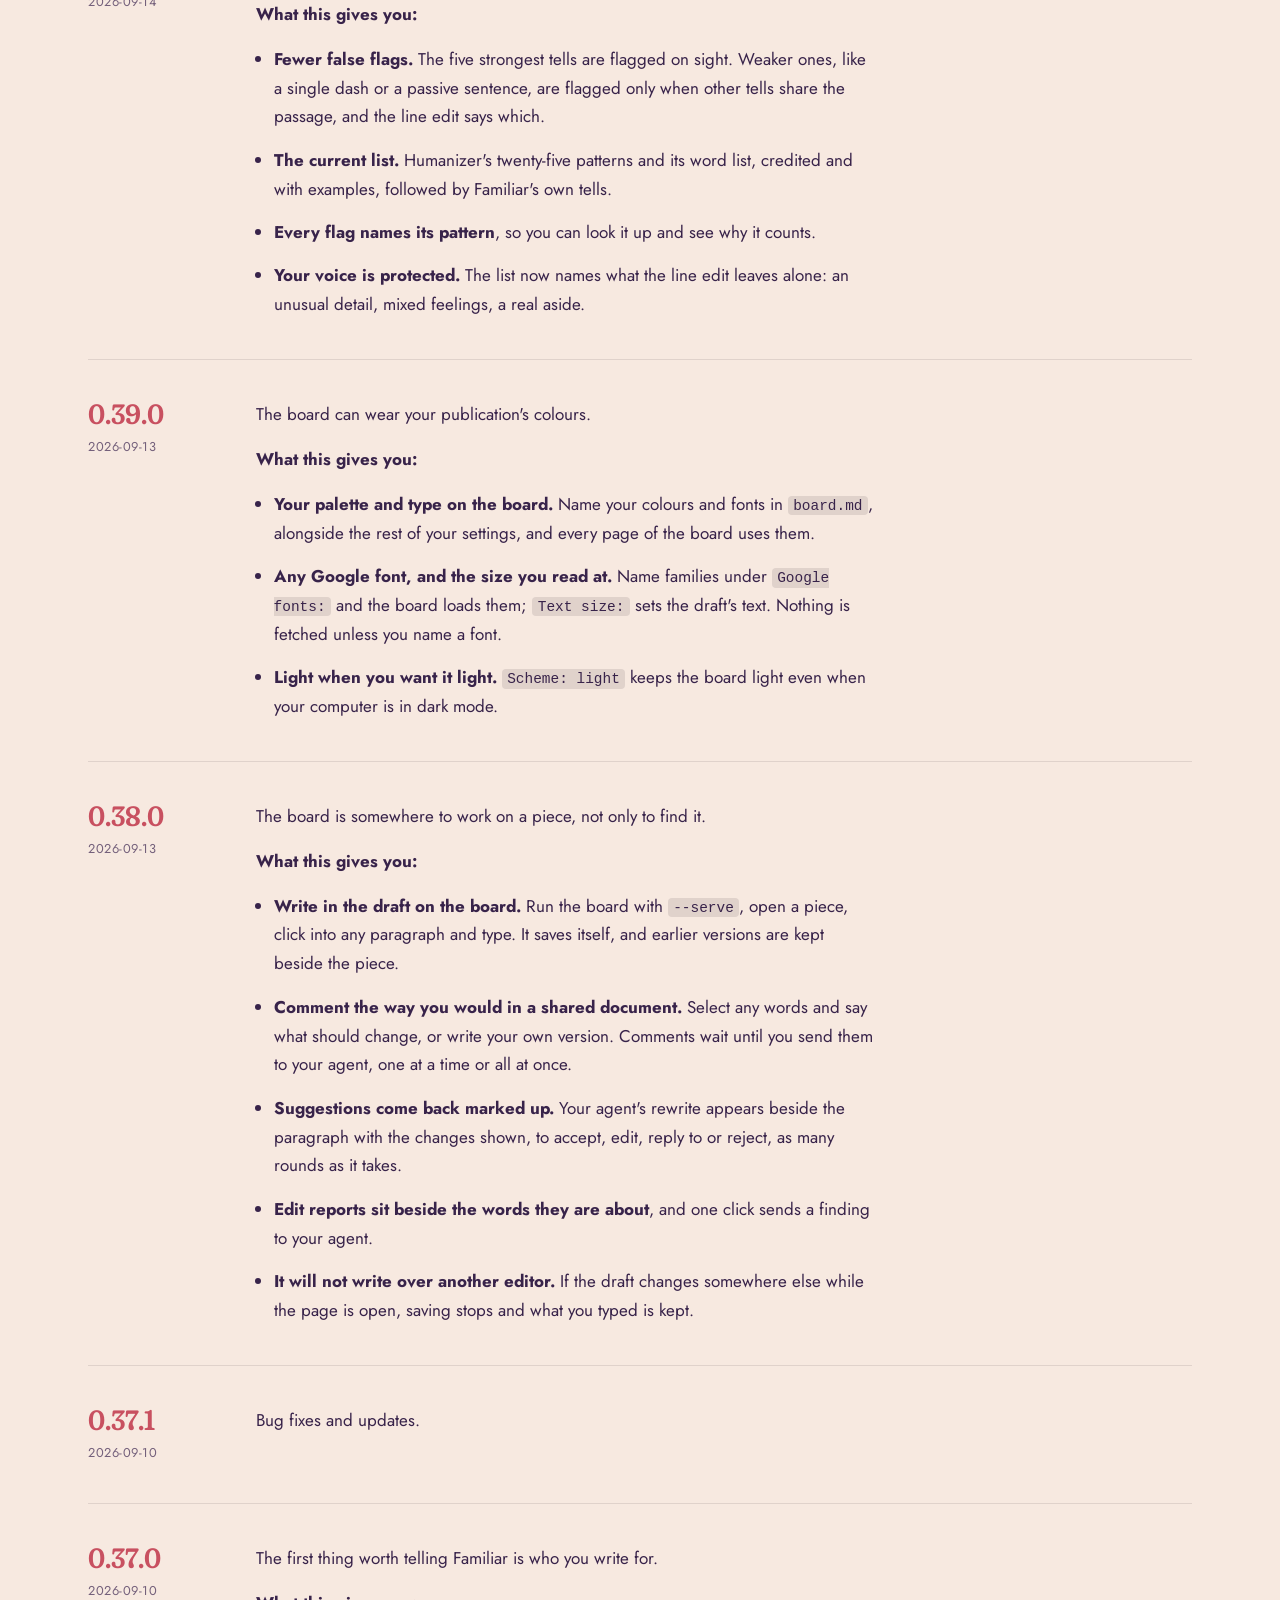
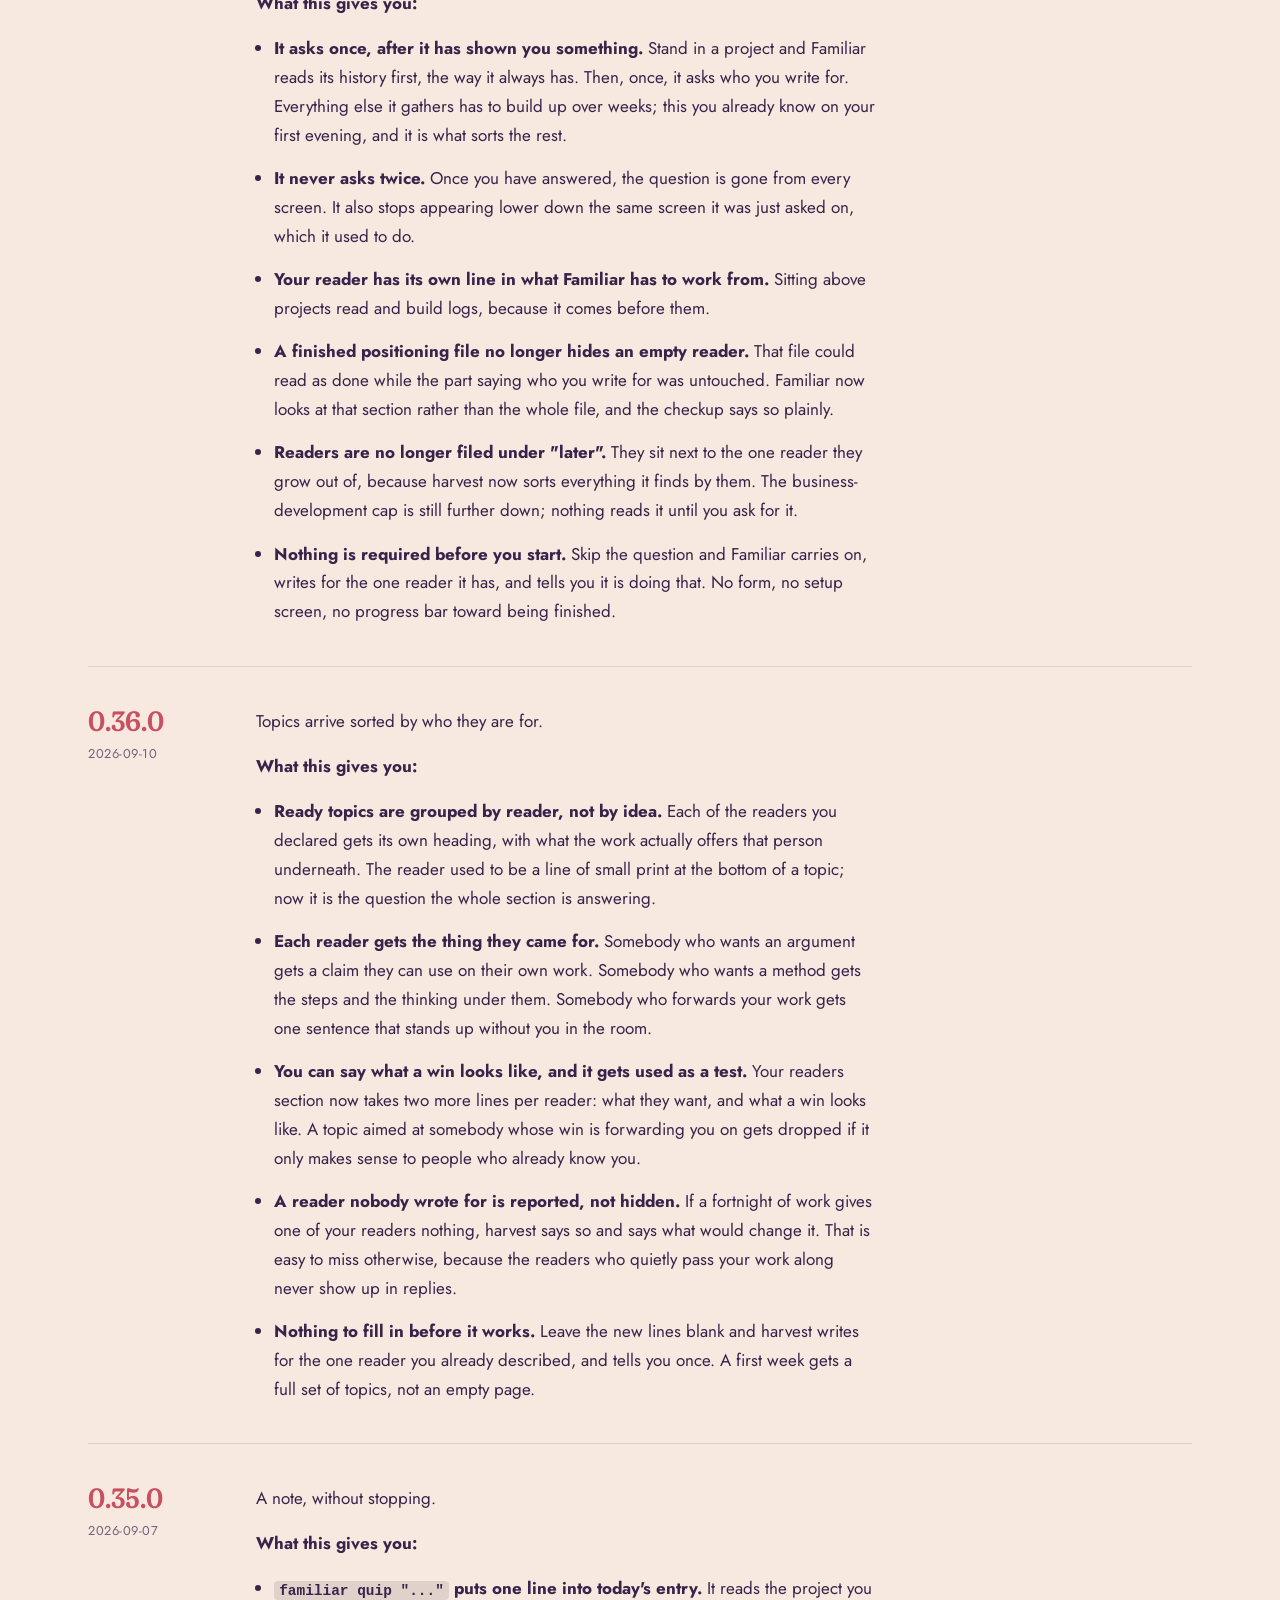
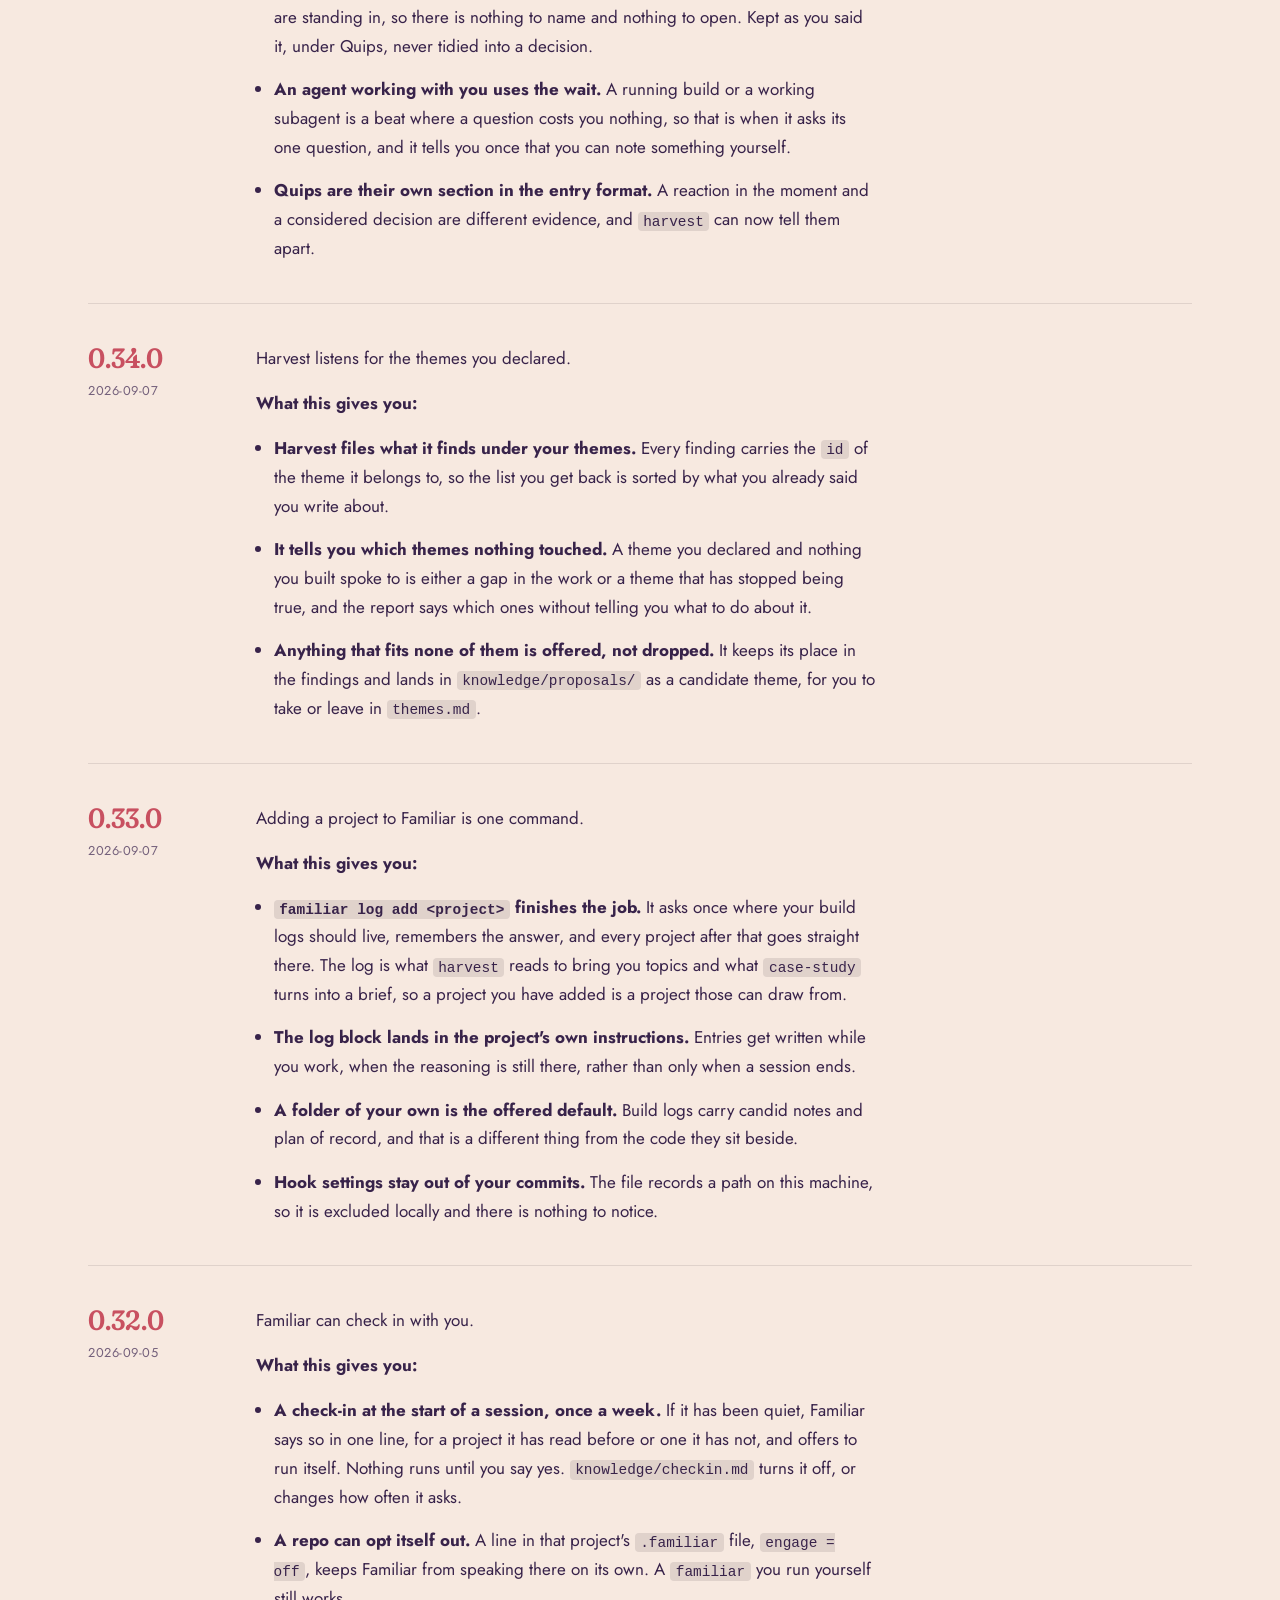
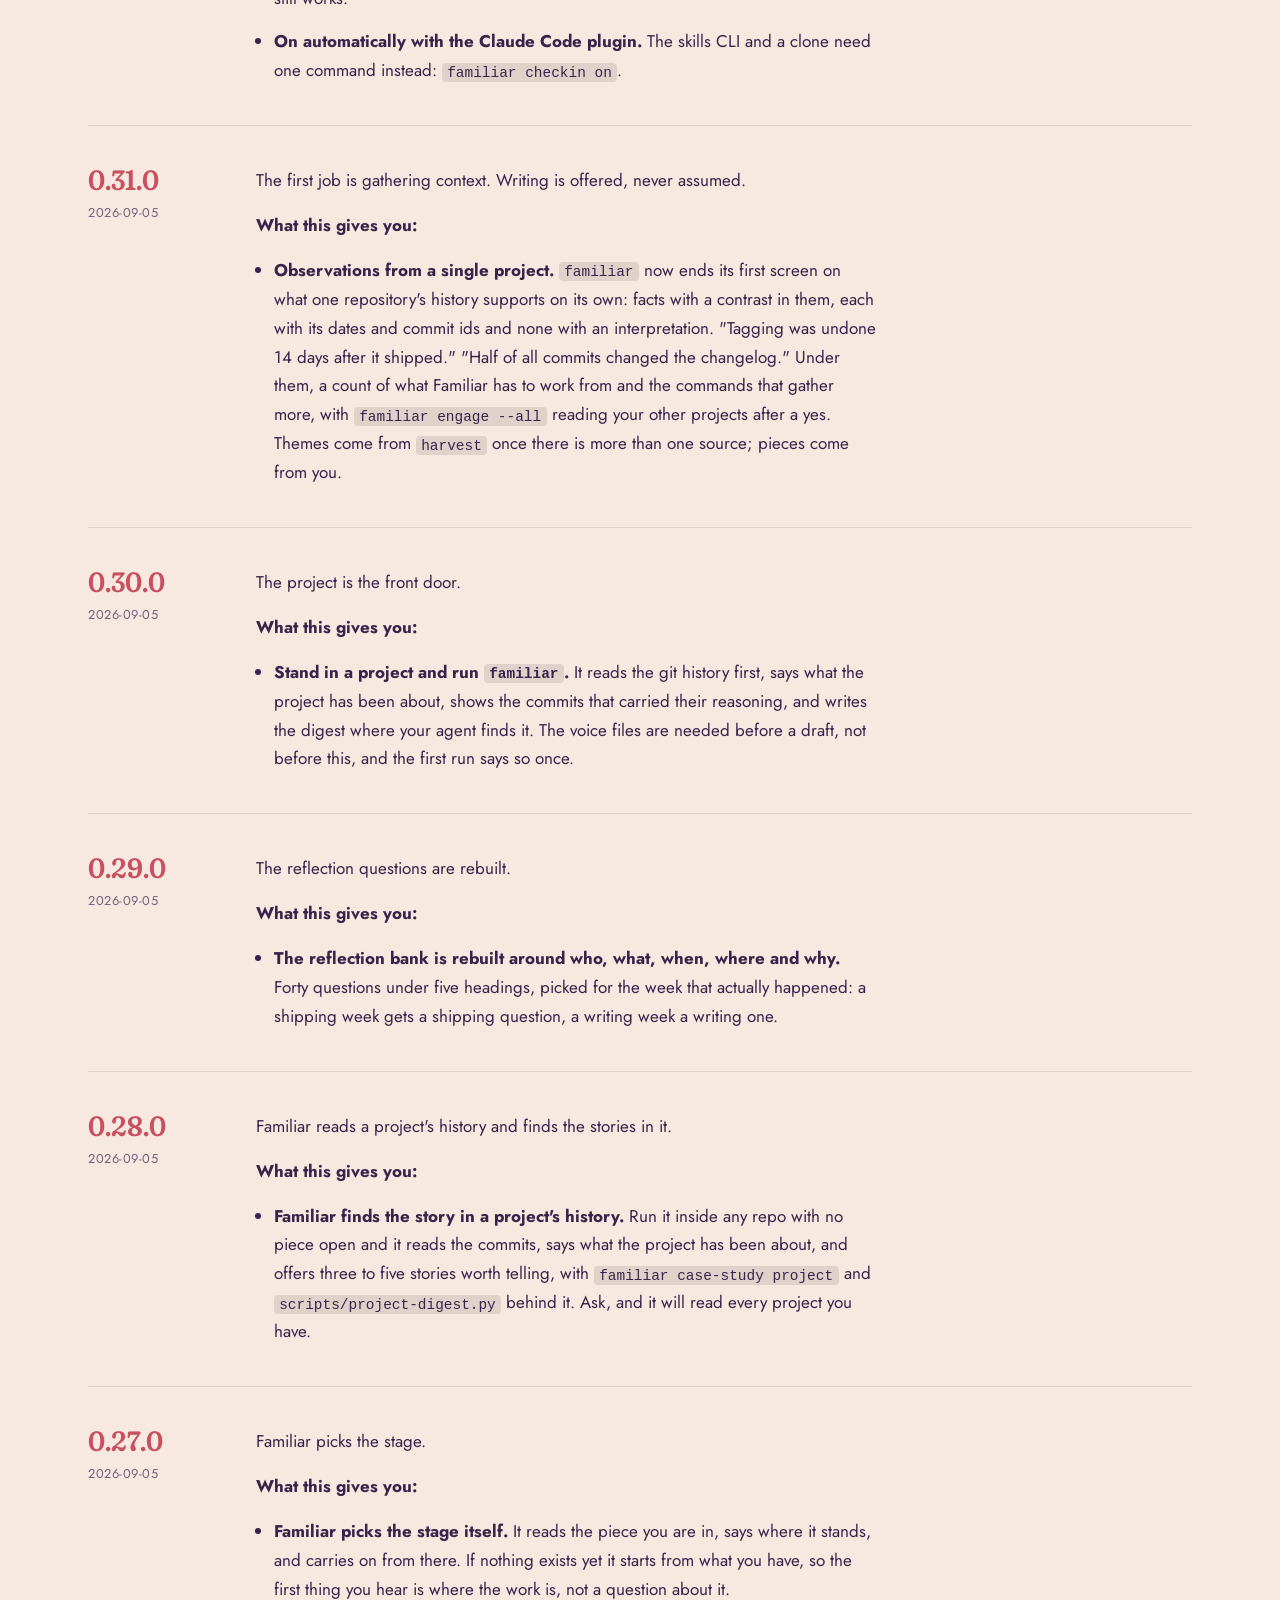
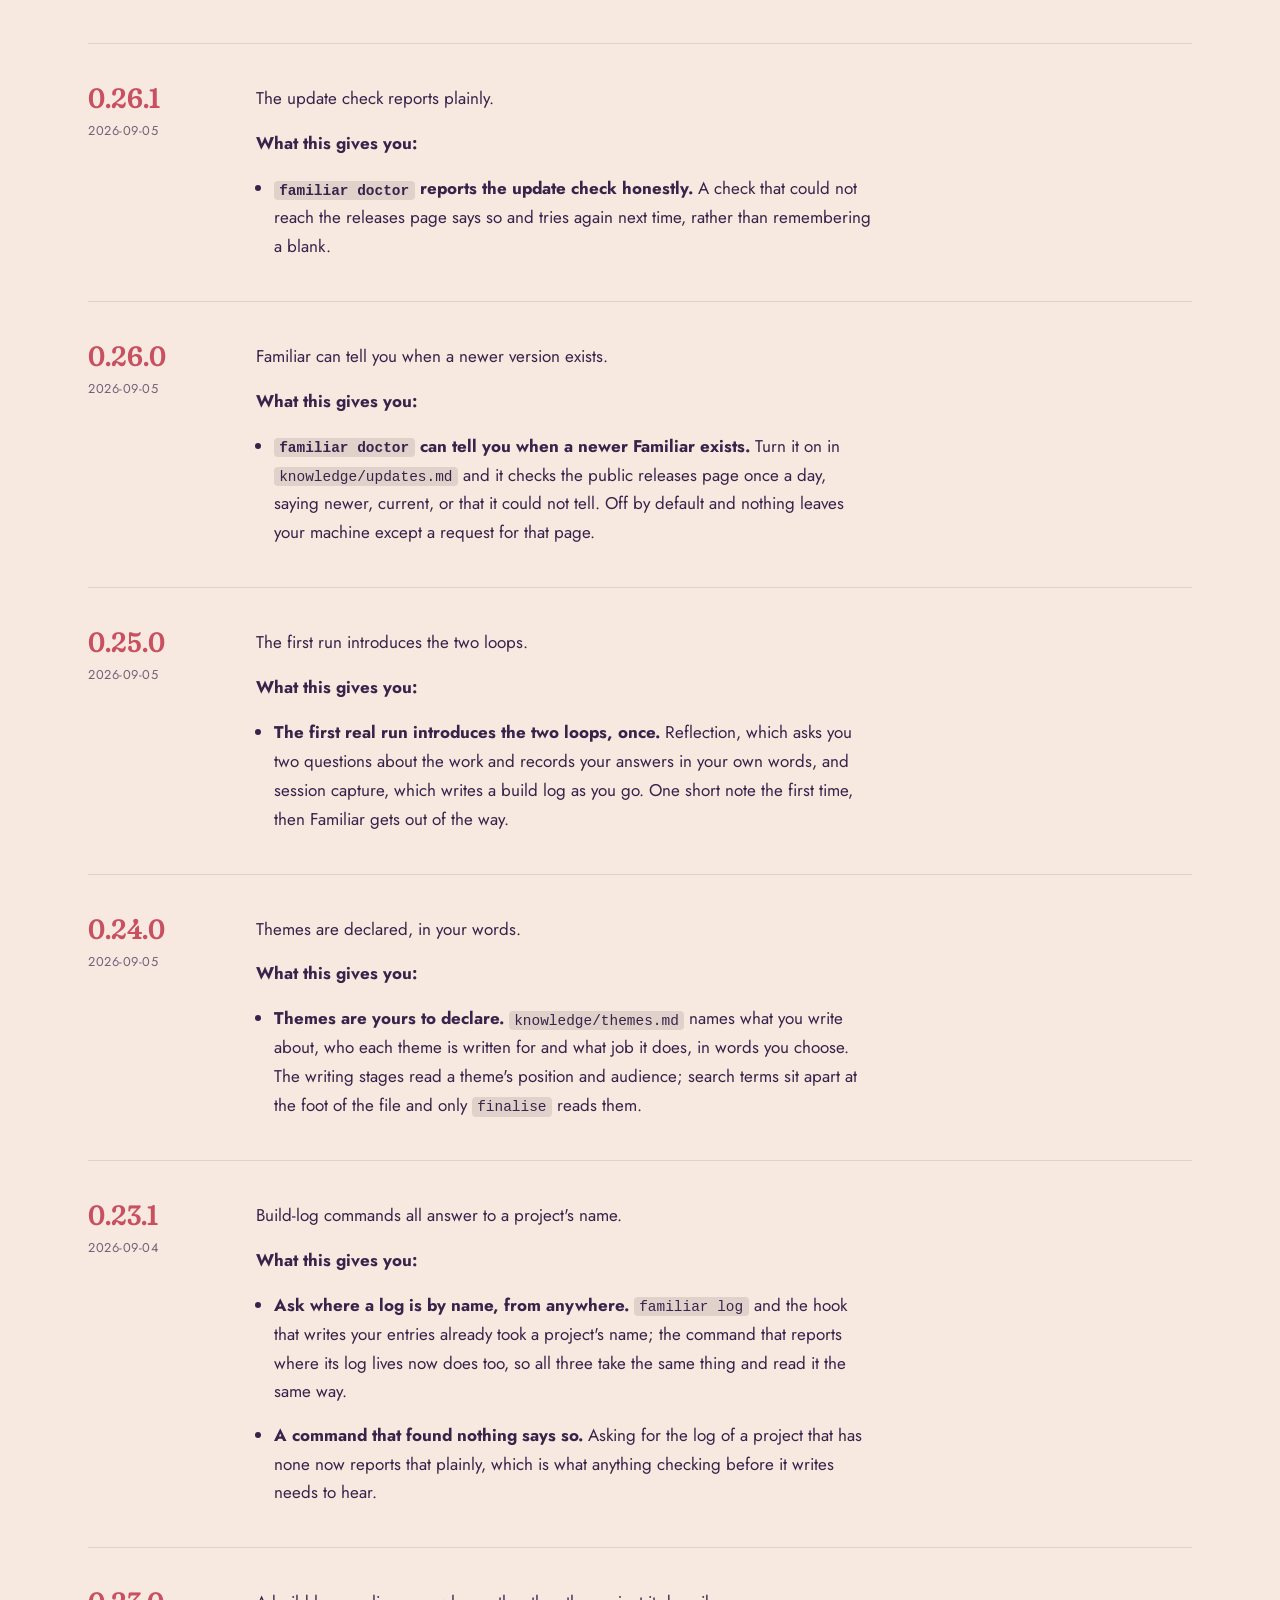
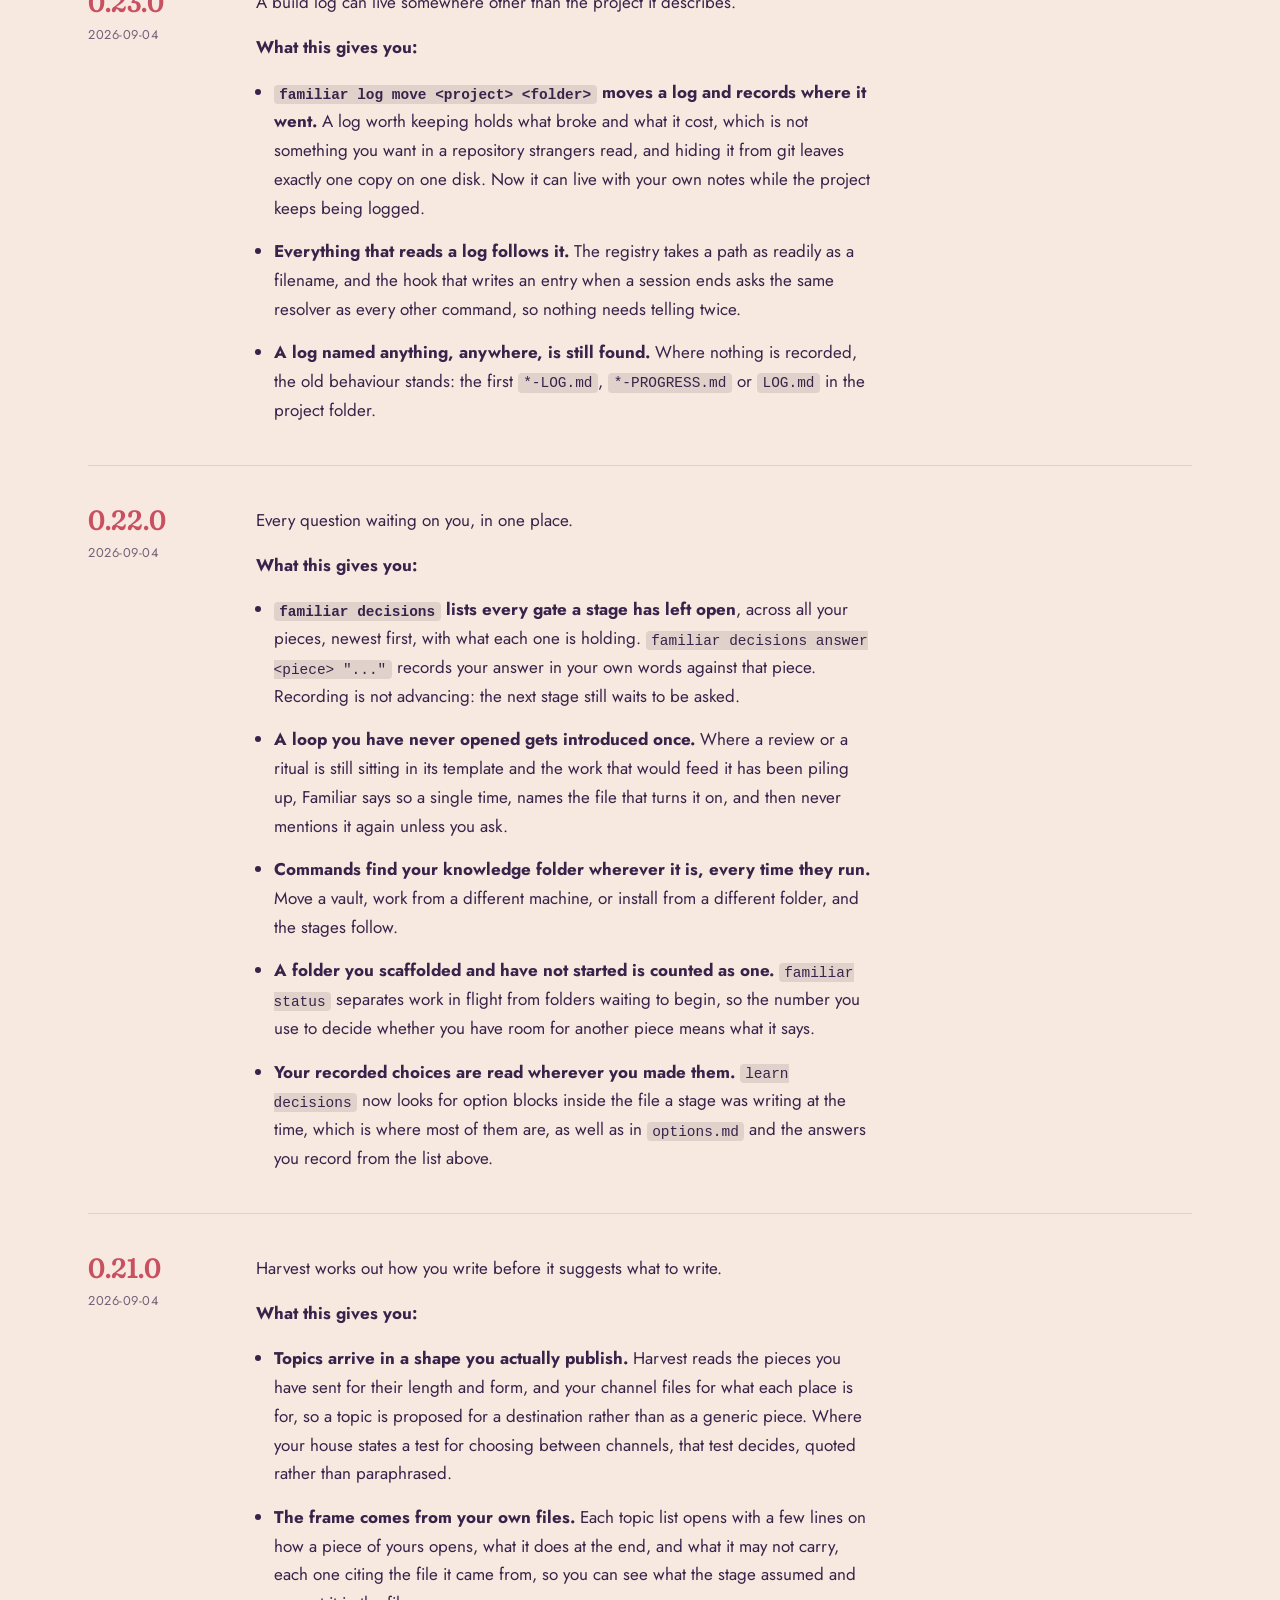
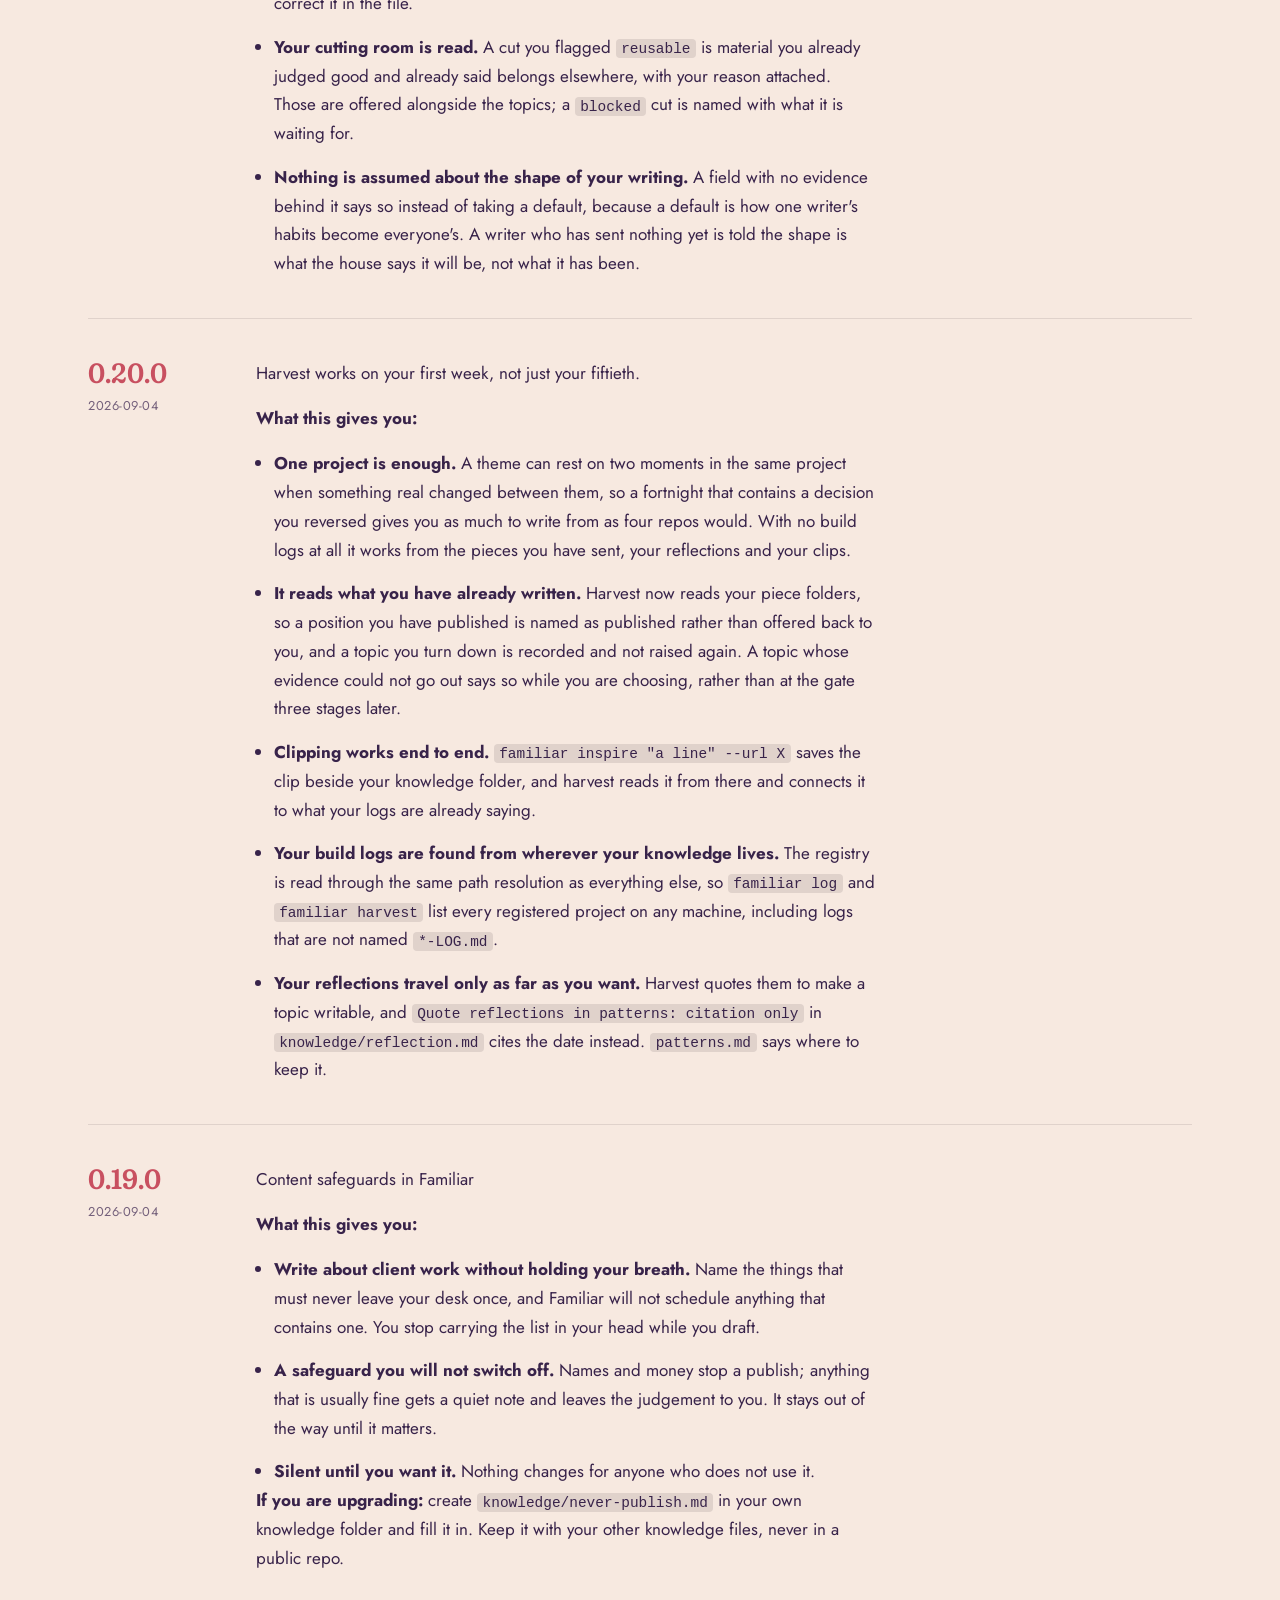
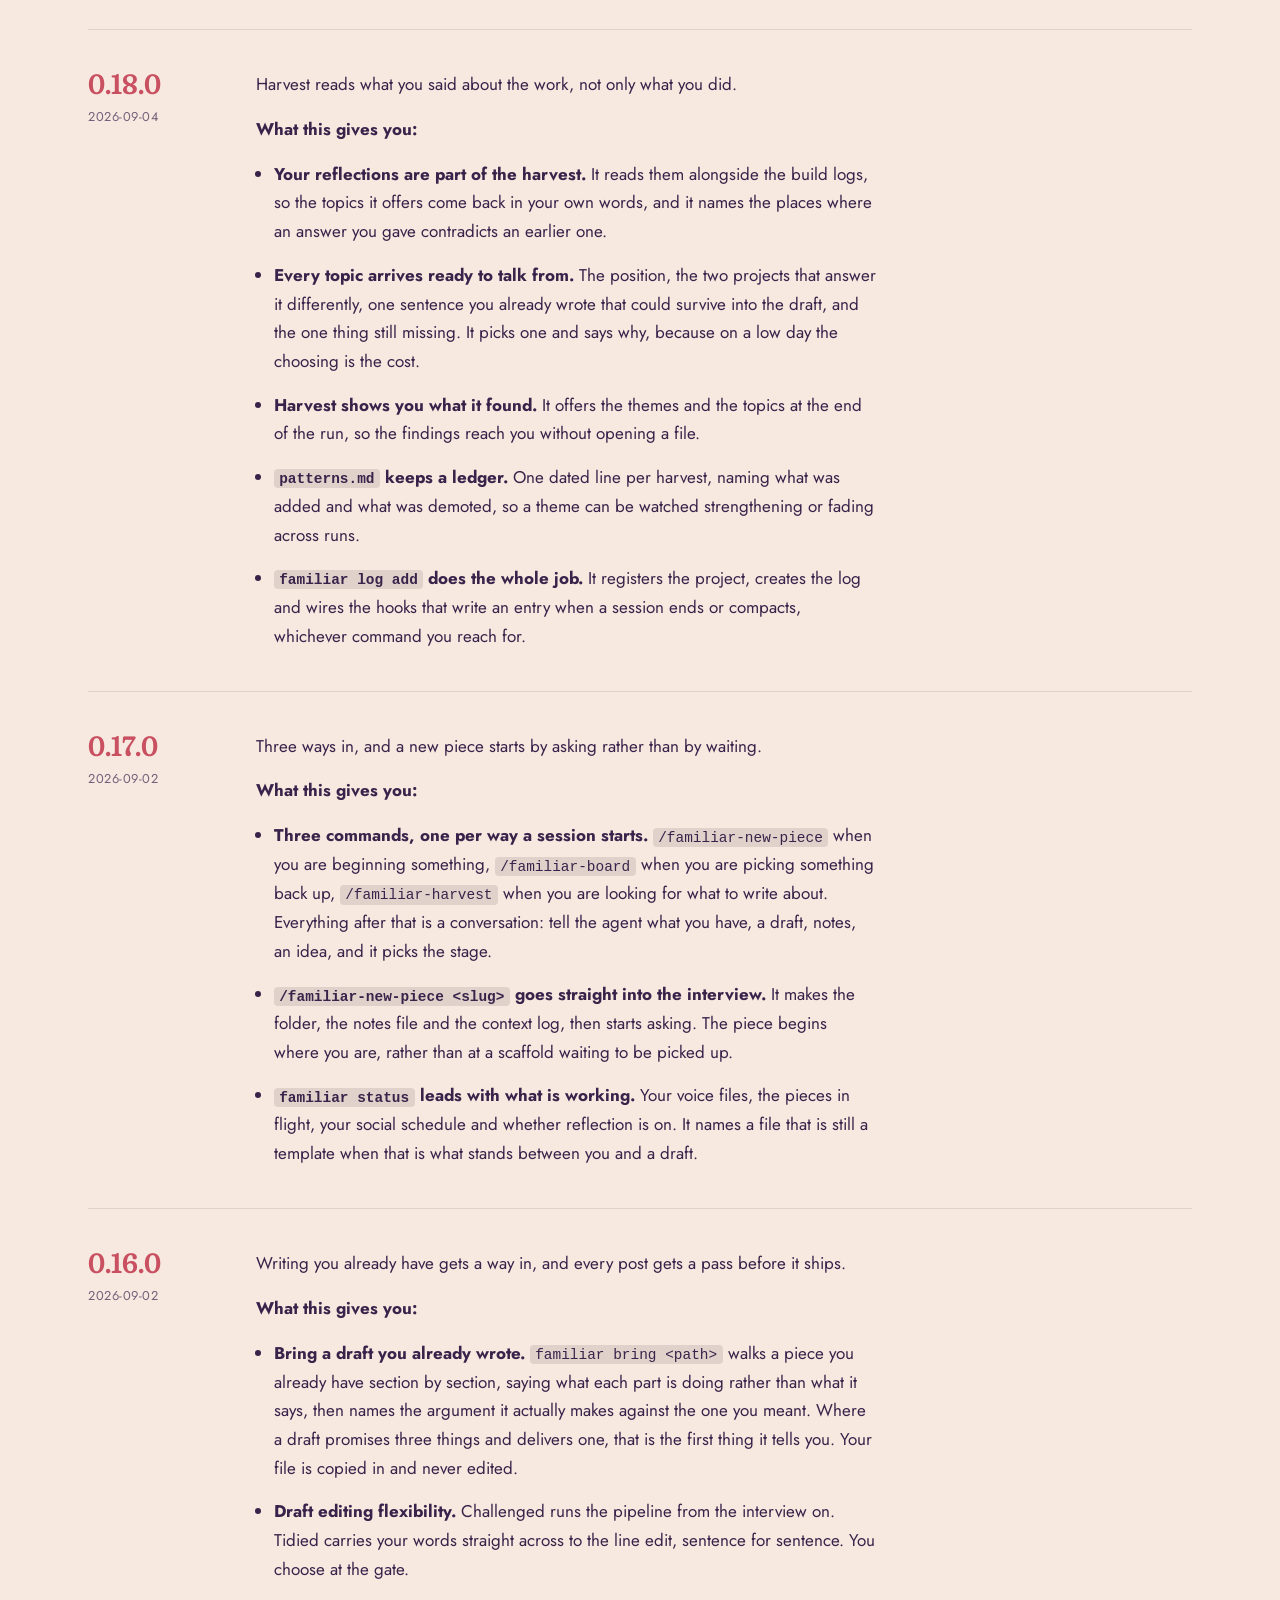
==== commit 26788174: "Version 0.50.0" ====
--- a/site/releases.html
+++ b/site/releases.html
@@ -31,6 +31,34 @@
 
 <section class="wrap">
   <article class="release">
+    <h2 id="v0-50-0">0.50.0</h2>
+    <p class="release-date"><time datetime="2026-10-15">2026-10-15</time></p>
+    <div class="release-body">
+      <ul><li><strong>See what a rewrite costs before you take it.</strong> The line edit and the developmental edit now compare each of your lines with the rewrite suggested for it, and note what the polish gives up: a contraction written out, a spoken idiom dropped, short sentences joined, a line much longer or shorter. The note sits under the finding, so the cost is in front of you before you say yes. Nothing is changed or blocked, and a rewrite that is flagged is still yours to take.</li></ul>
+    </div>
+  </article>
+  <article class="release">
+    <h2 id="v0-49-0">0.49.0</h2>
+    <p class="release-date"><time datetime="2026-10-13">2026-10-13</time></p>
+    <div class="release-body">
+      <ul><li><strong>A first pass for AI tells.</strong> The draft and line edit now start by running <code>scripts/tell-check.py</code>. It marks the phrases your style rules name, anything on your kill list (a <code>killed.md</code> of phrases you have ruled out), and groups of three that may be there for rhythm rather than meaning. Each mark gives the line and asks whether the words earn their place; you decide. Add a phrase to your style rules and it is checked from then on.</li></ul>
+    </div>
+  </article>
+  <article class="release">
+    <h2 id="v0-48-0">0.48.0</h2>
+    <p class="release-date"><time datetime="2026-10-04">2026-10-04</time></p>
+    <div class="release-body">
+      <ul><li><strong>The outline reads your research.</strong> If a research tool leaves a <code>signals.json</code> in the piece folder, the outline uses up to five signals as evidence, each cited by its own sources. Every structure says which signals it uses and which it leaves out, and anything the research left unresolved is shown to you and not used.</li></ul>
+    </div>
+  </article>
+  <article class="release">
+    <h2 id="v0-47-0">0.47.0</h2>
+    <p class="release-date"><time datetime="2026-10-01">2026-10-01</time></p>
+    <div class="release-body">
+      <ul><li><strong>Sharper context questions.</strong> When Familiar prepares interview questions, the bigger-context prompt now also asks &quot;what is this a rerun of?&quot;. A historical parallel has to come with a named precedent, a source and a date. If the evidence is missing, Familiar records a source gap instead of inventing a parallel or asking you to remember the source.</li><li><strong>The interview reads your theme&#x27;s evidence line.</strong> Before asking anything, it reads the theme the piece serves and its evidence line, including any comparison baseline you have declared (what changed since when). It never infers a baseline; if none is declared, it says so and carries on.</li></ul>
+    </div>
+  </article>
+  <article class="release">
     <h2 id="v0-46-0">0.46.0</h2>
     <p class="release-date"><time datetime="2026-09-27">2026-09-27</time></p>
     <div class="release-body">
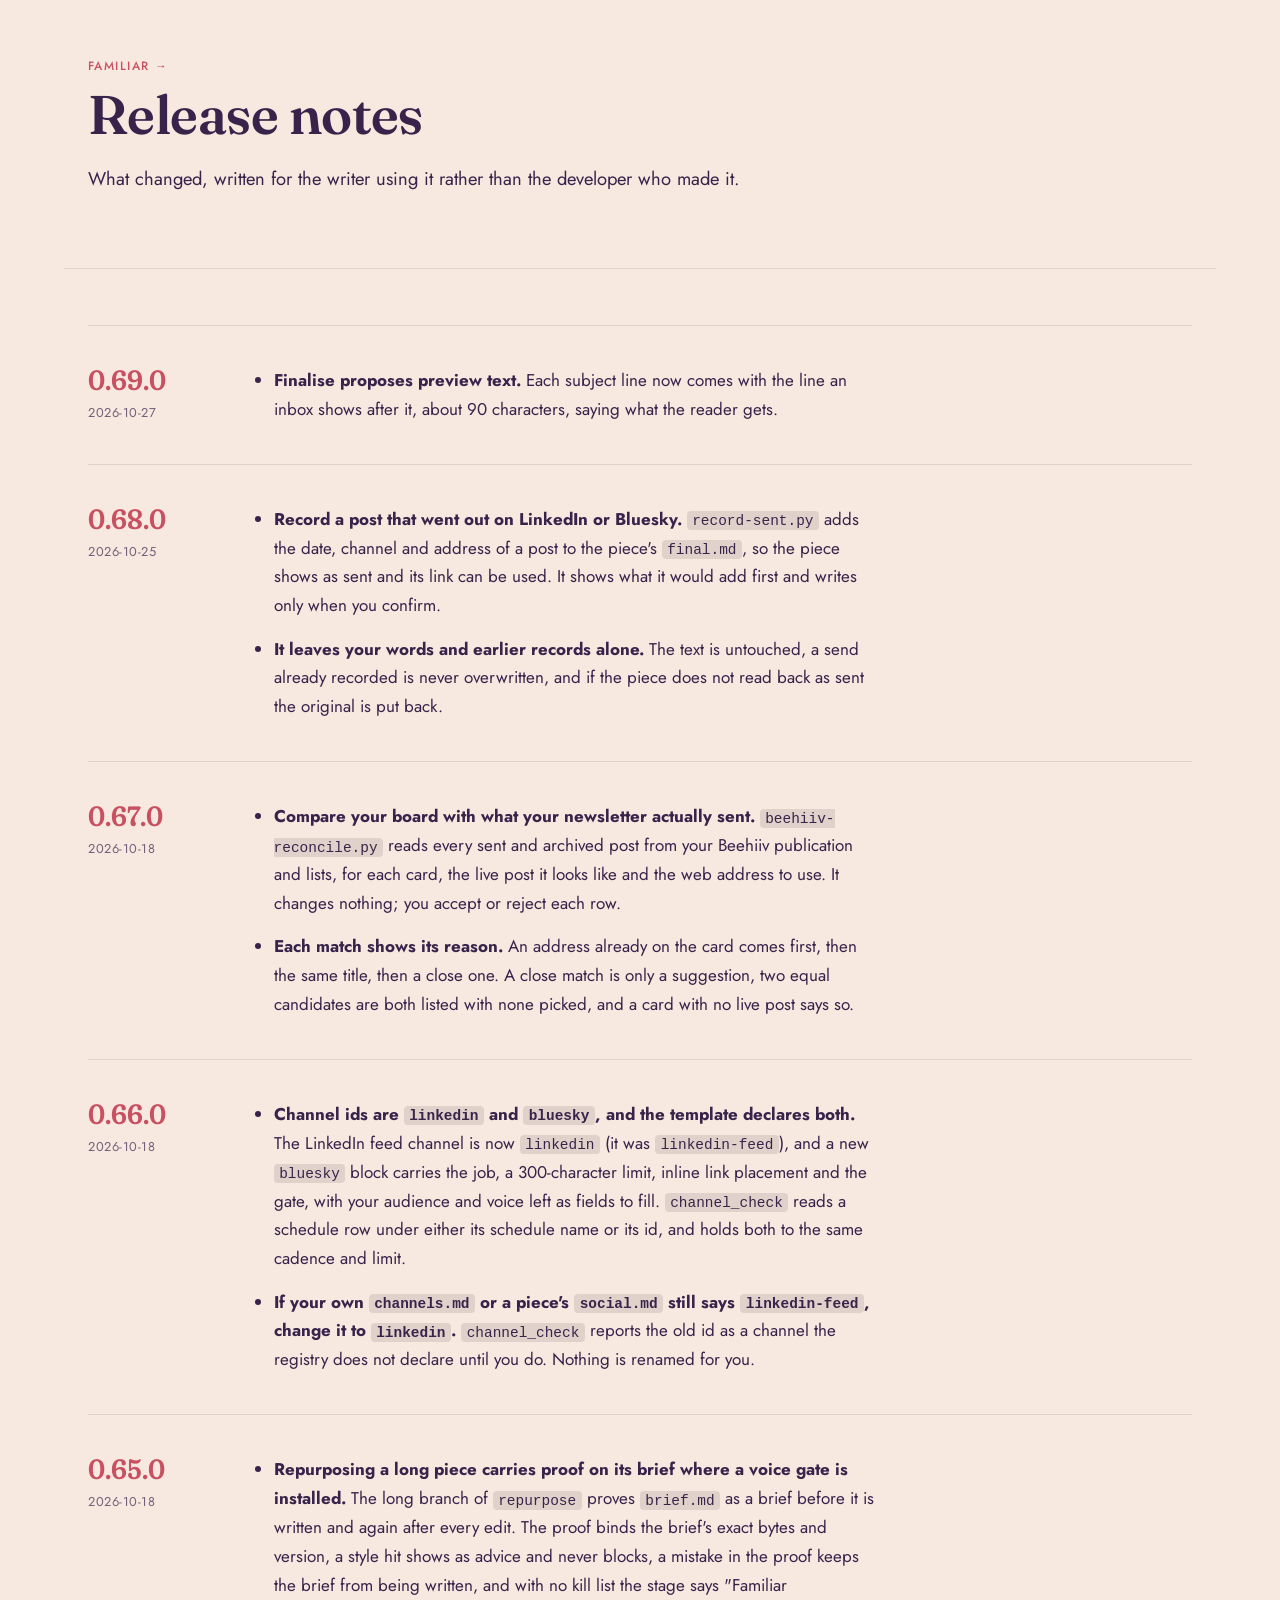
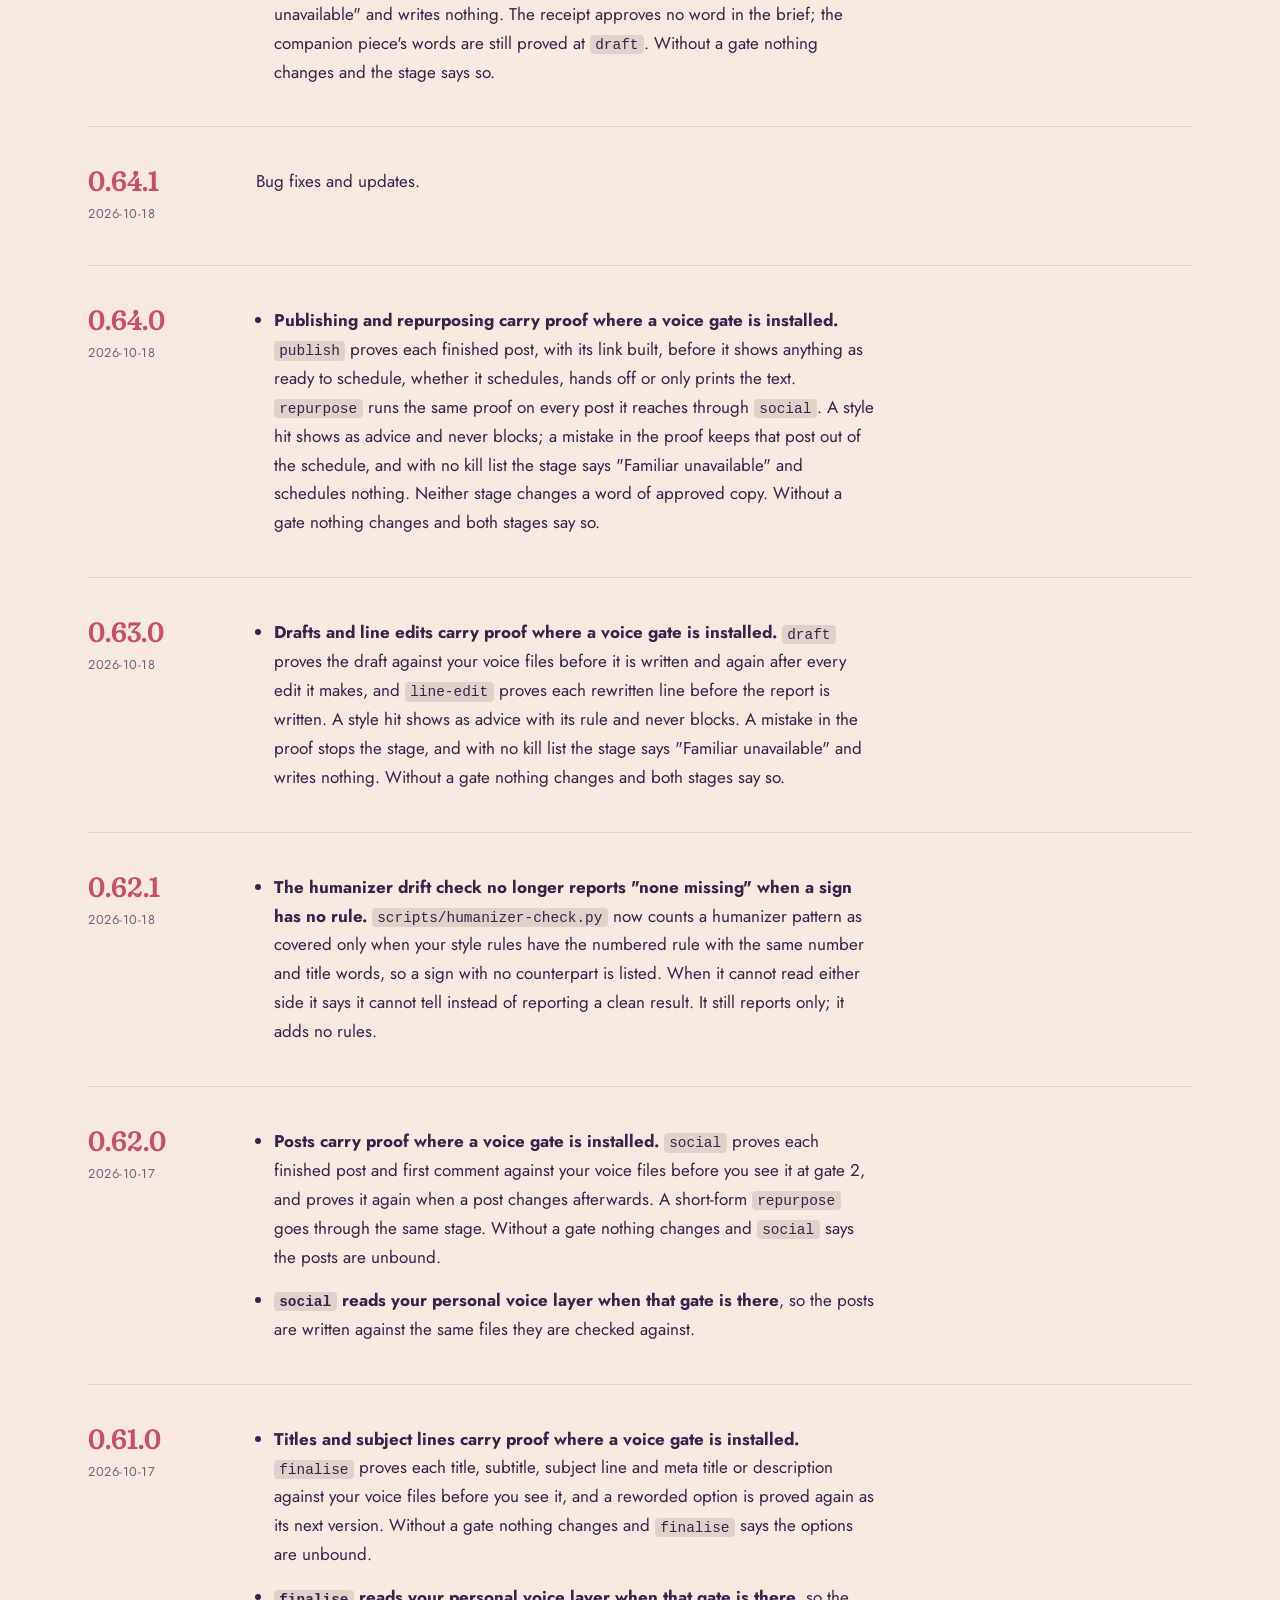
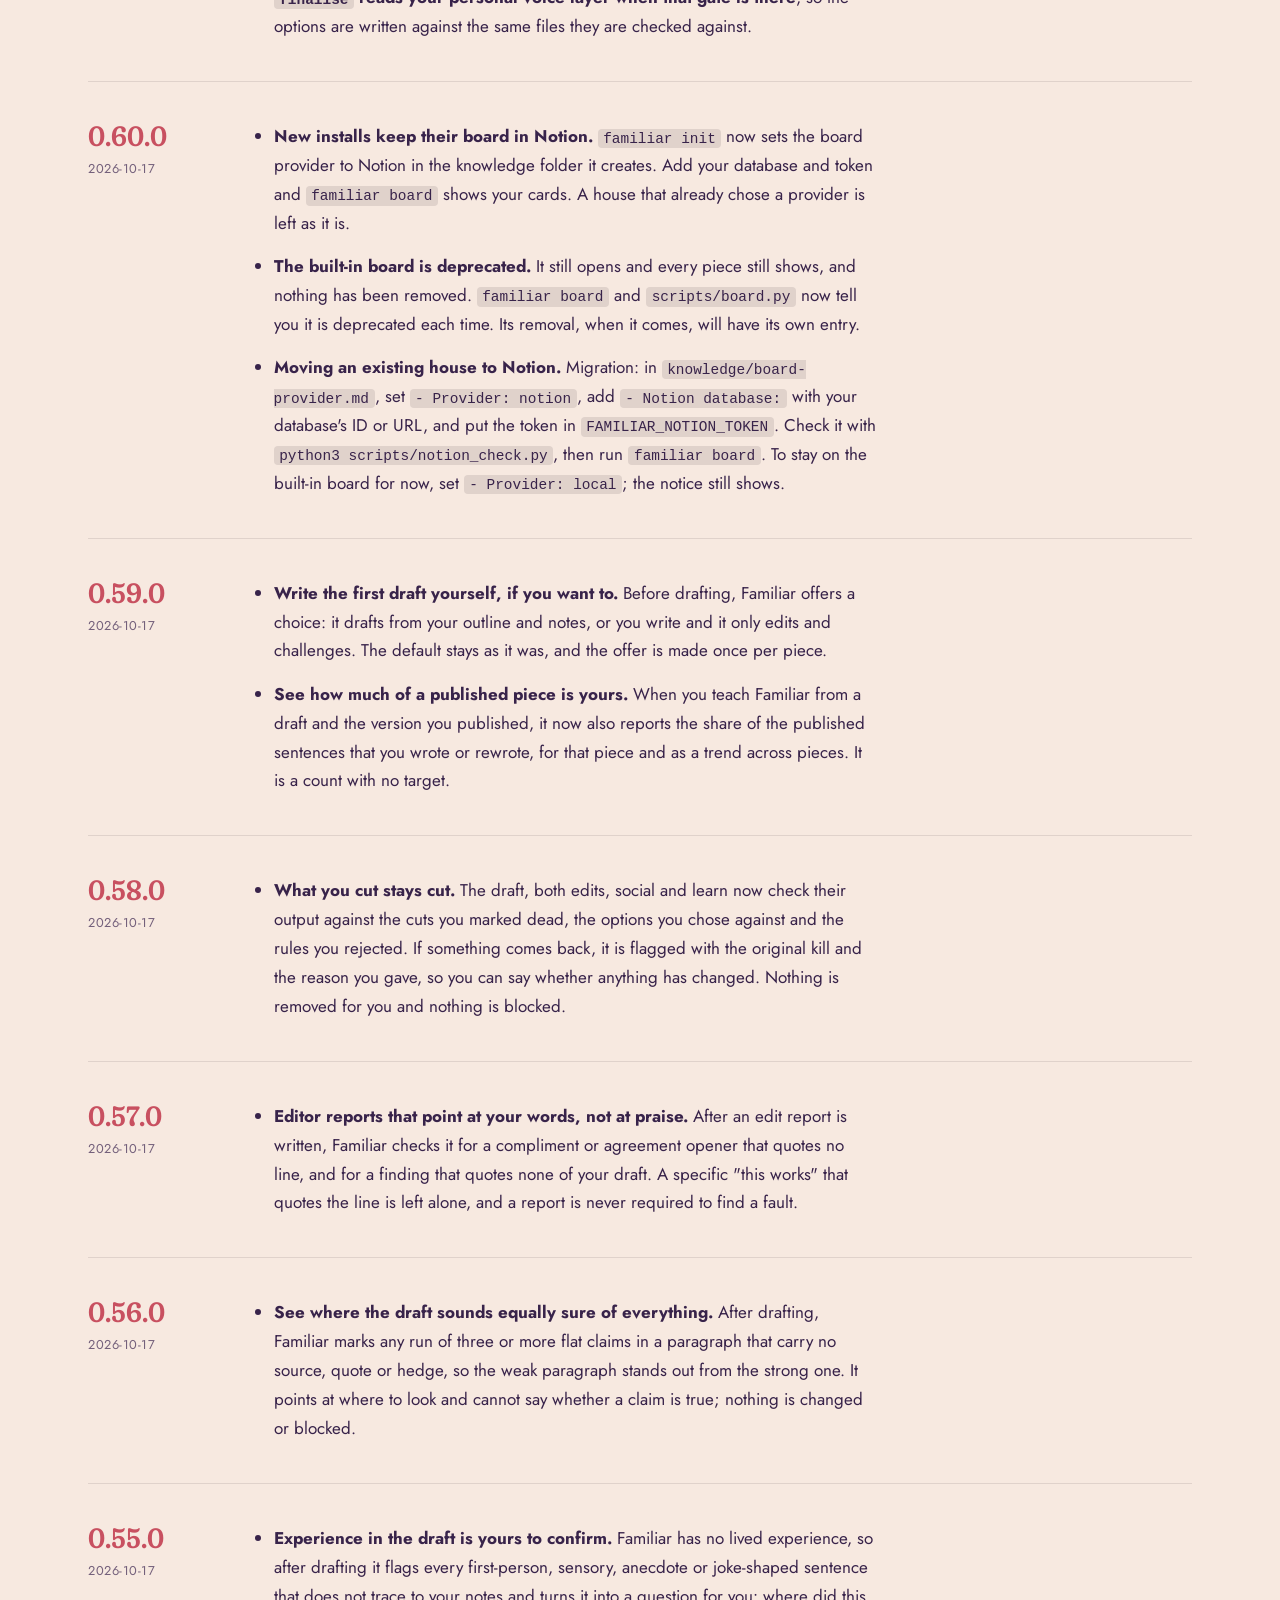
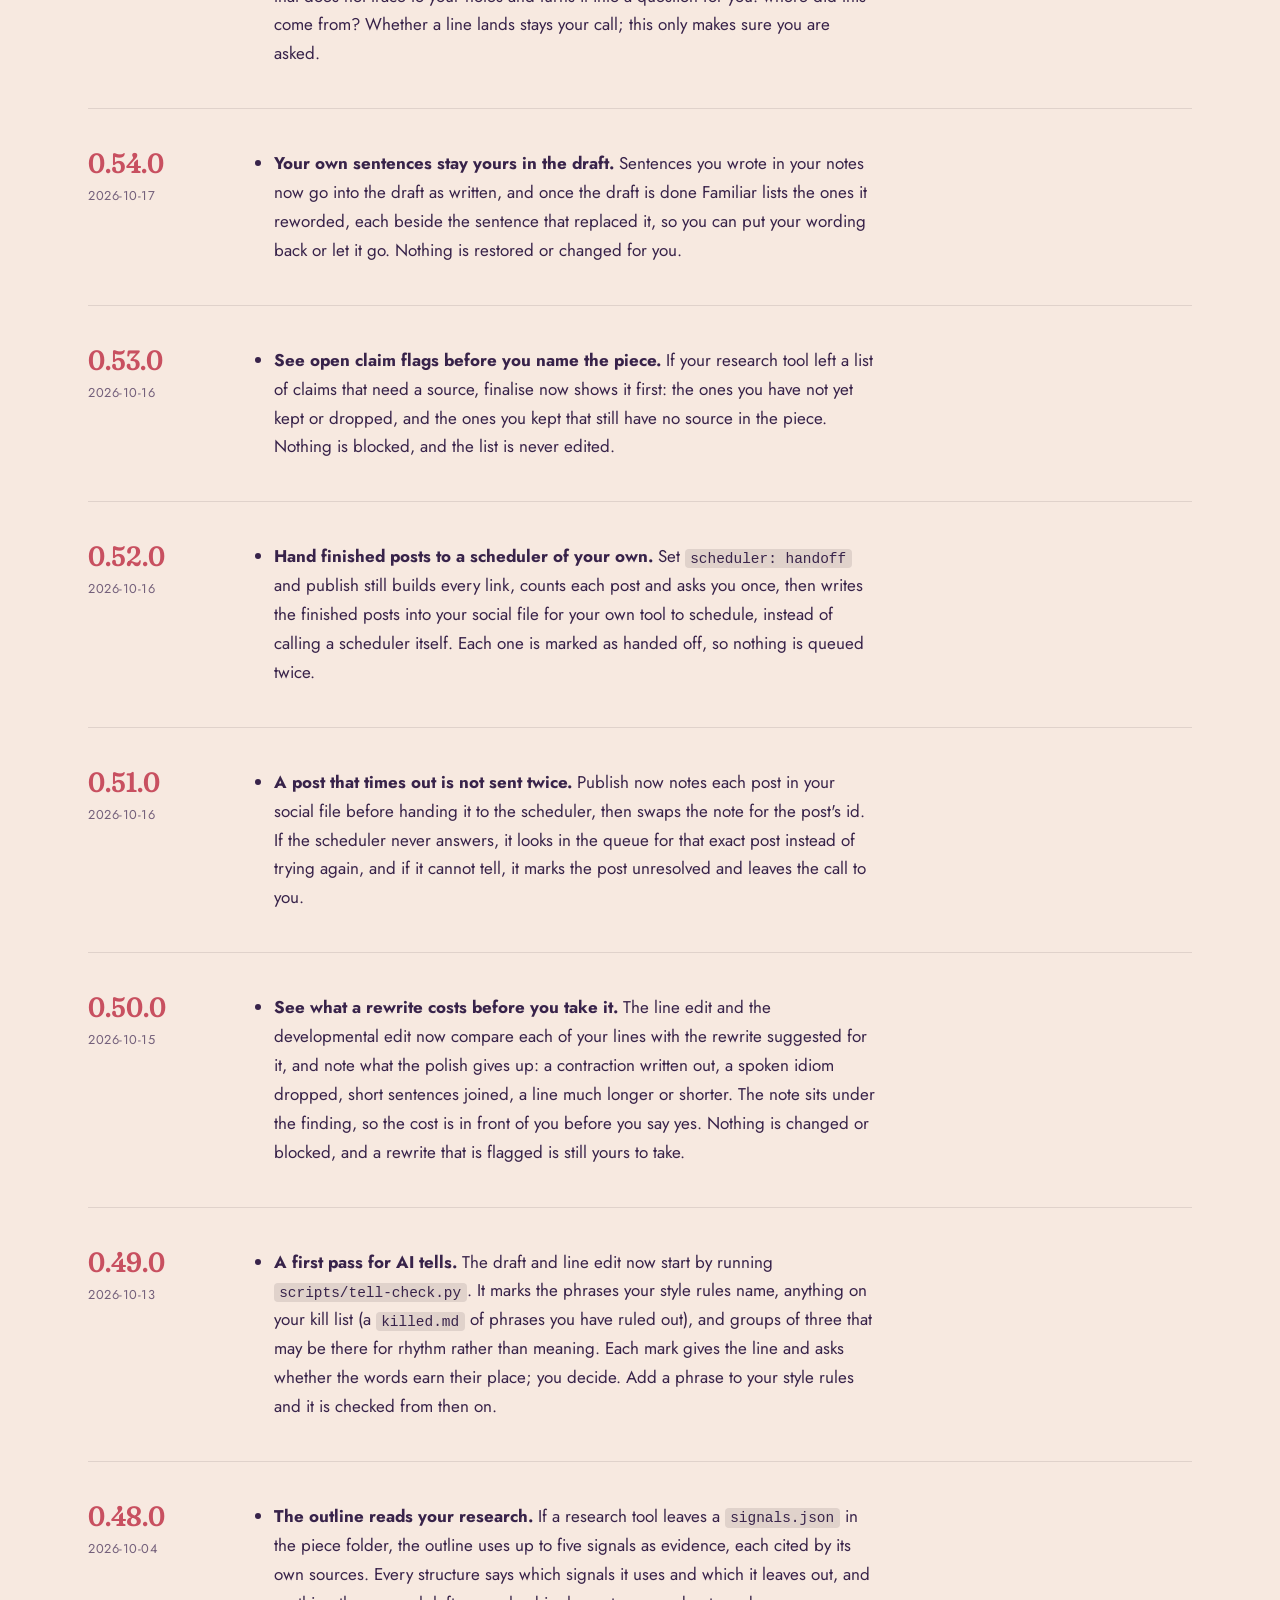
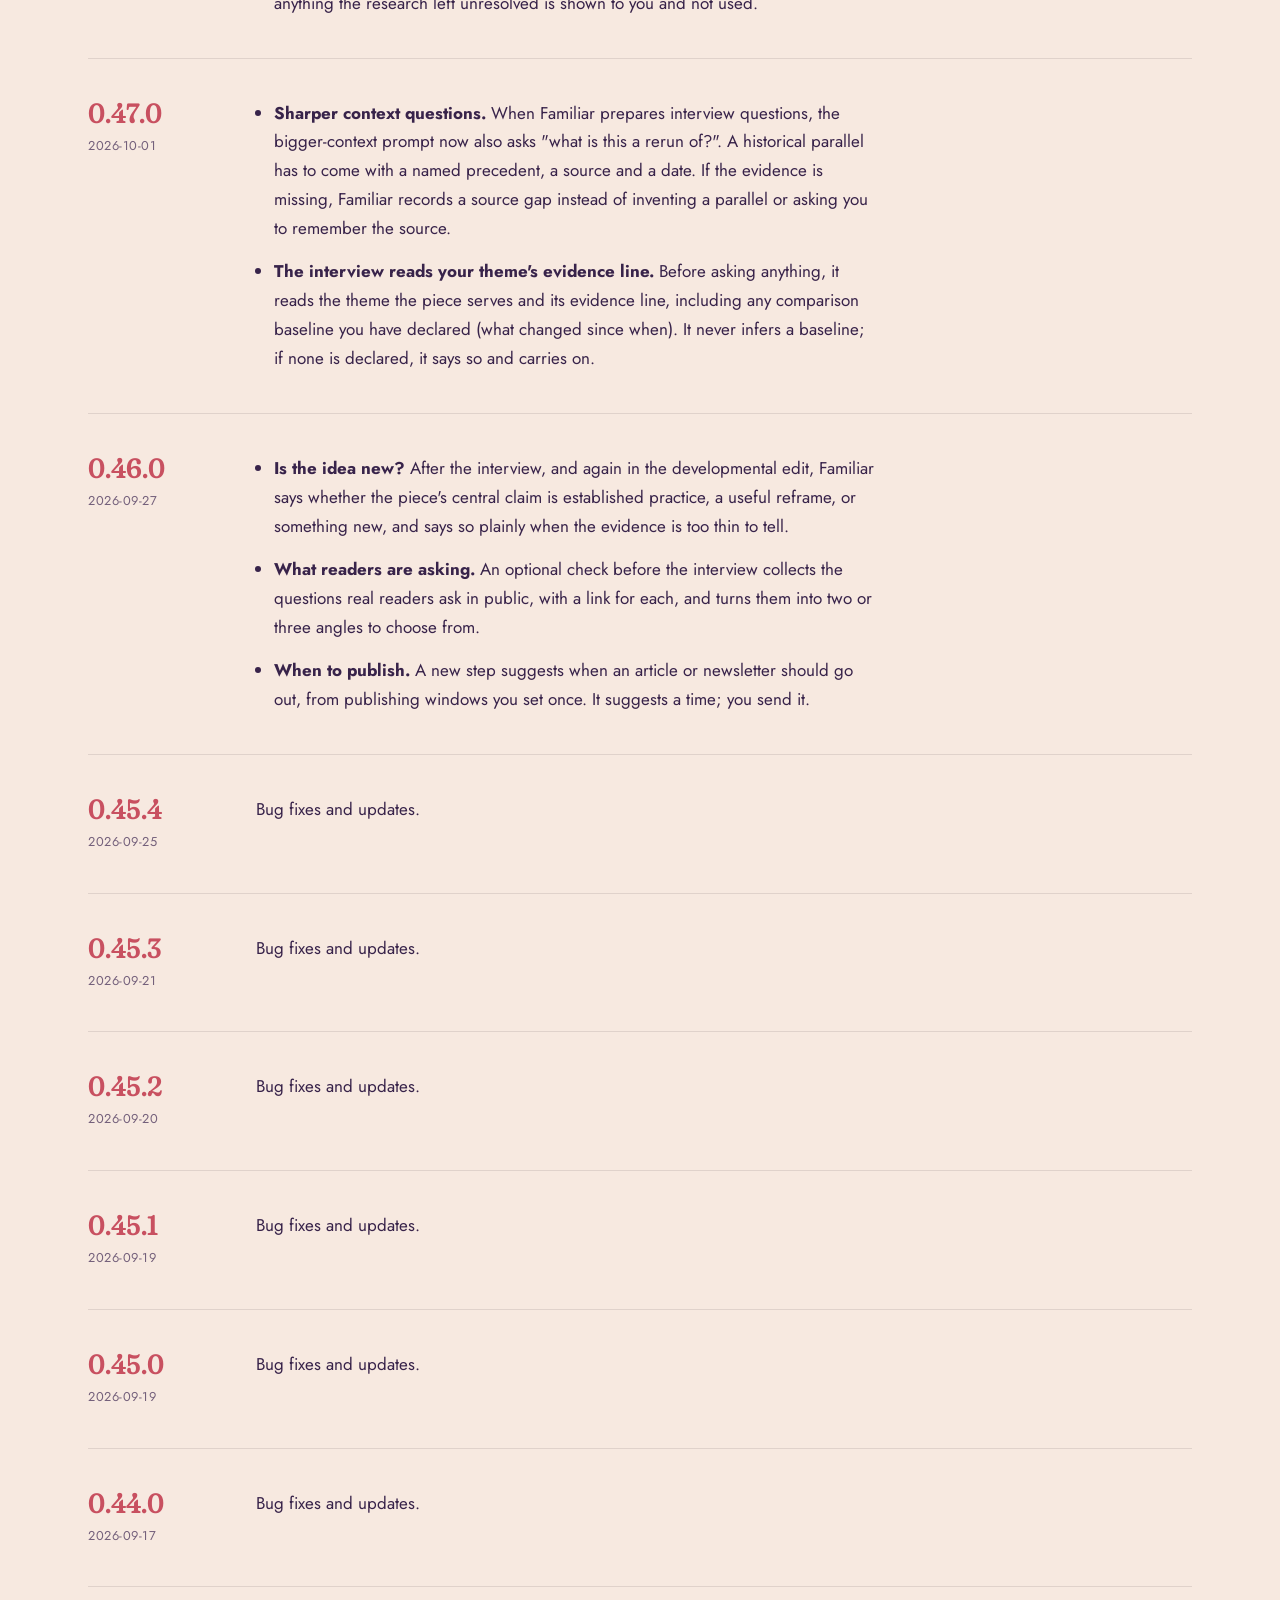
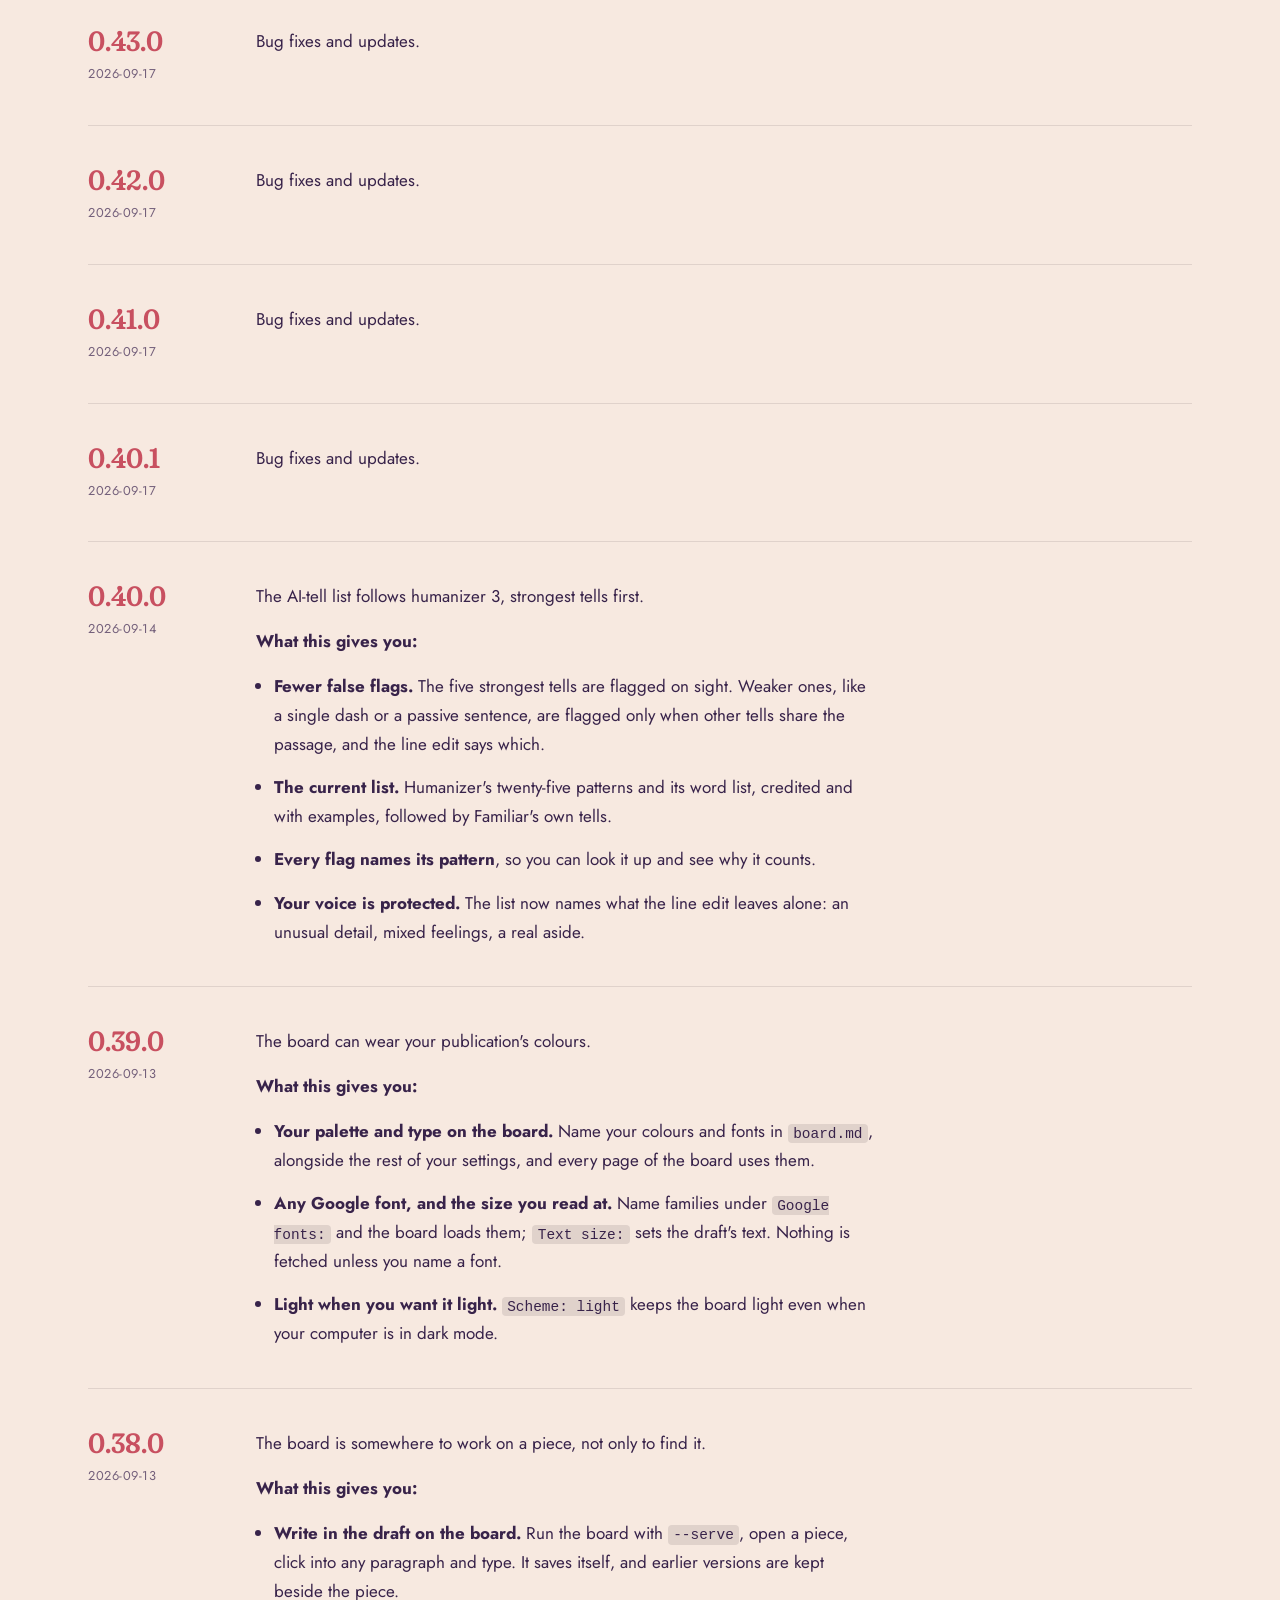
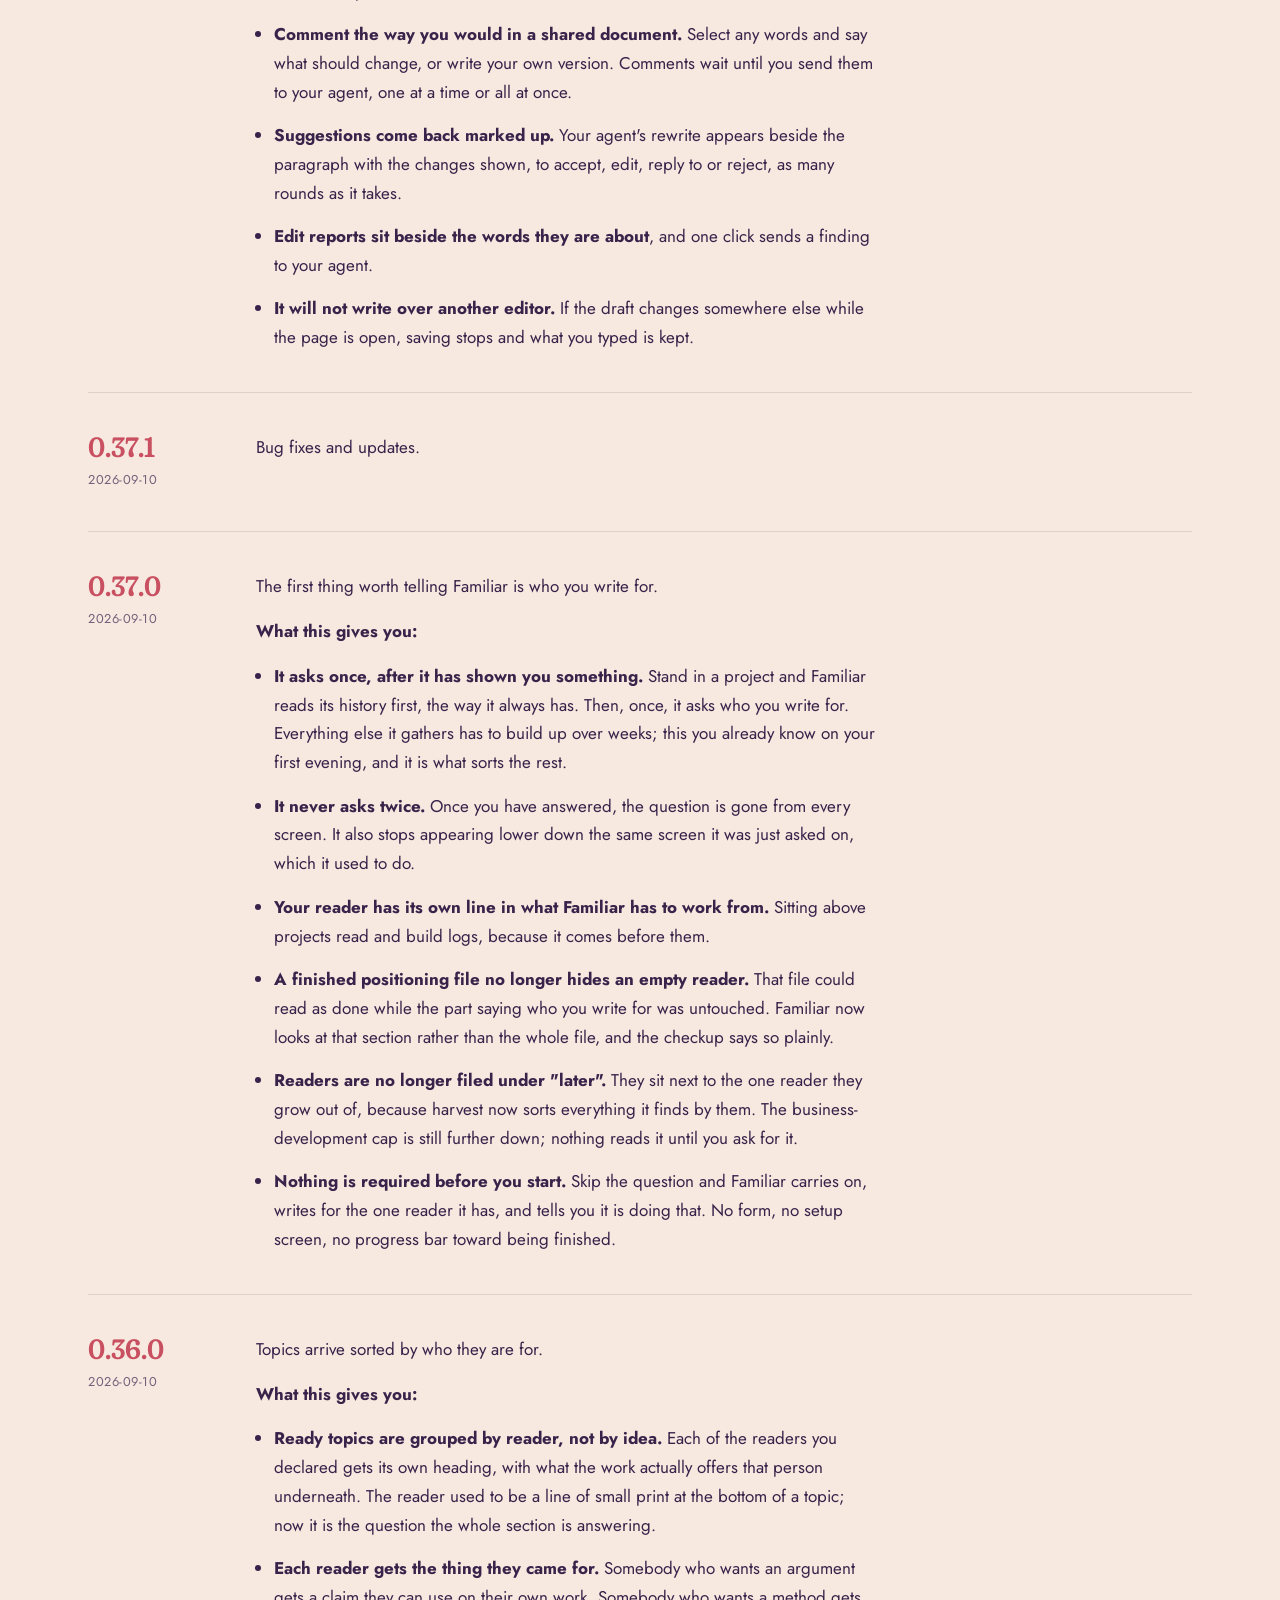
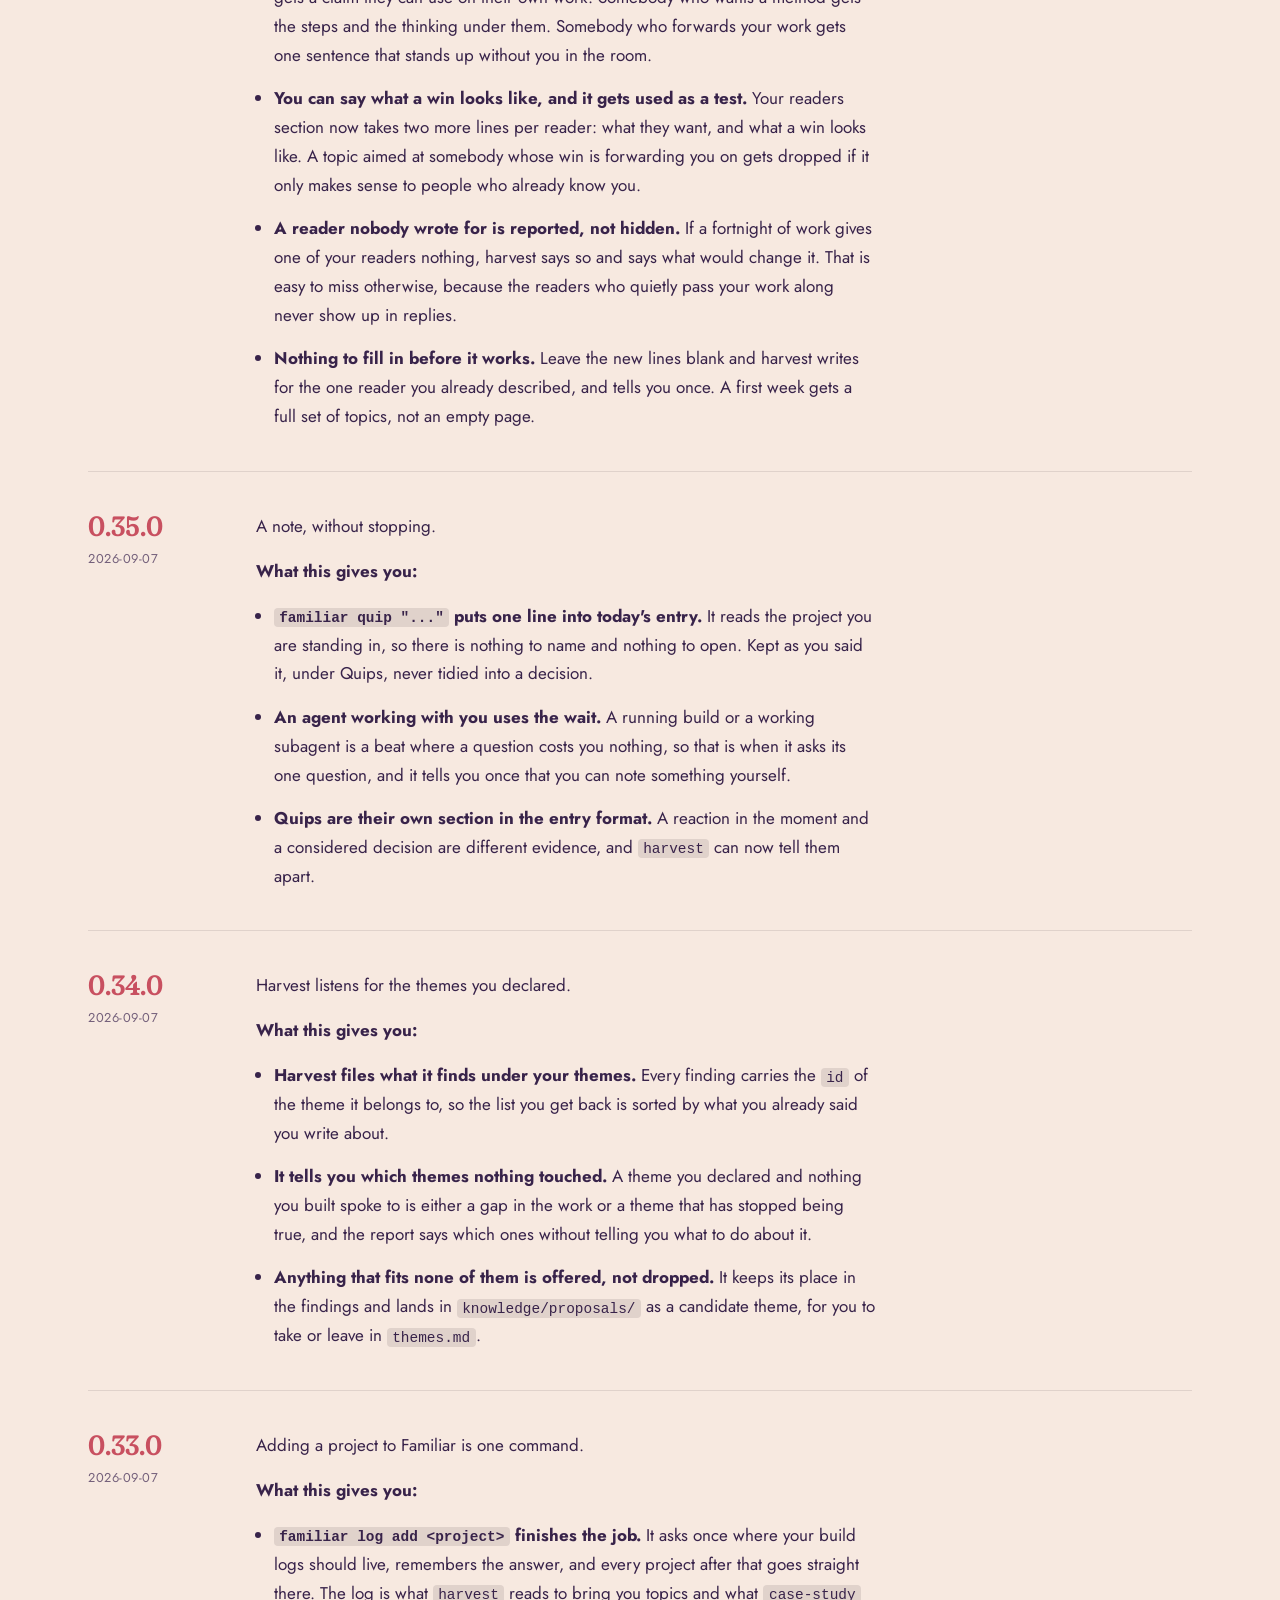
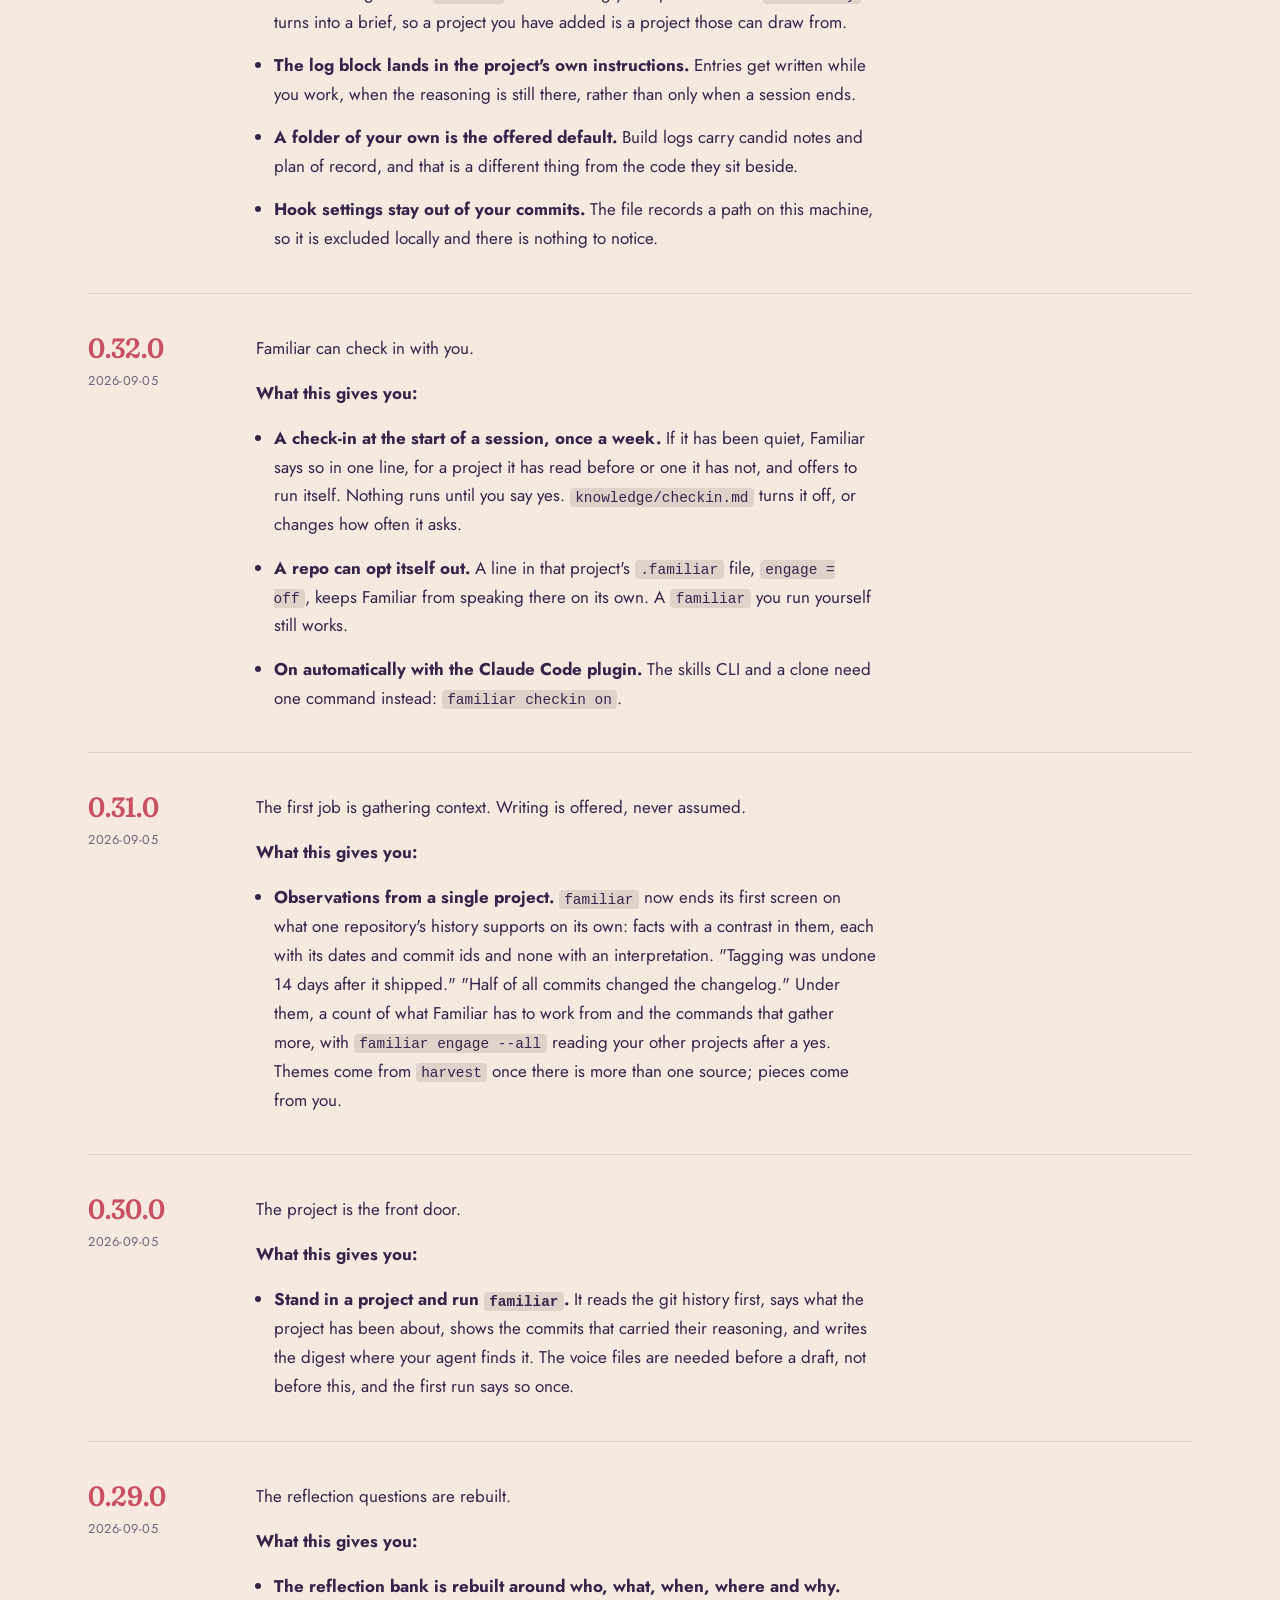
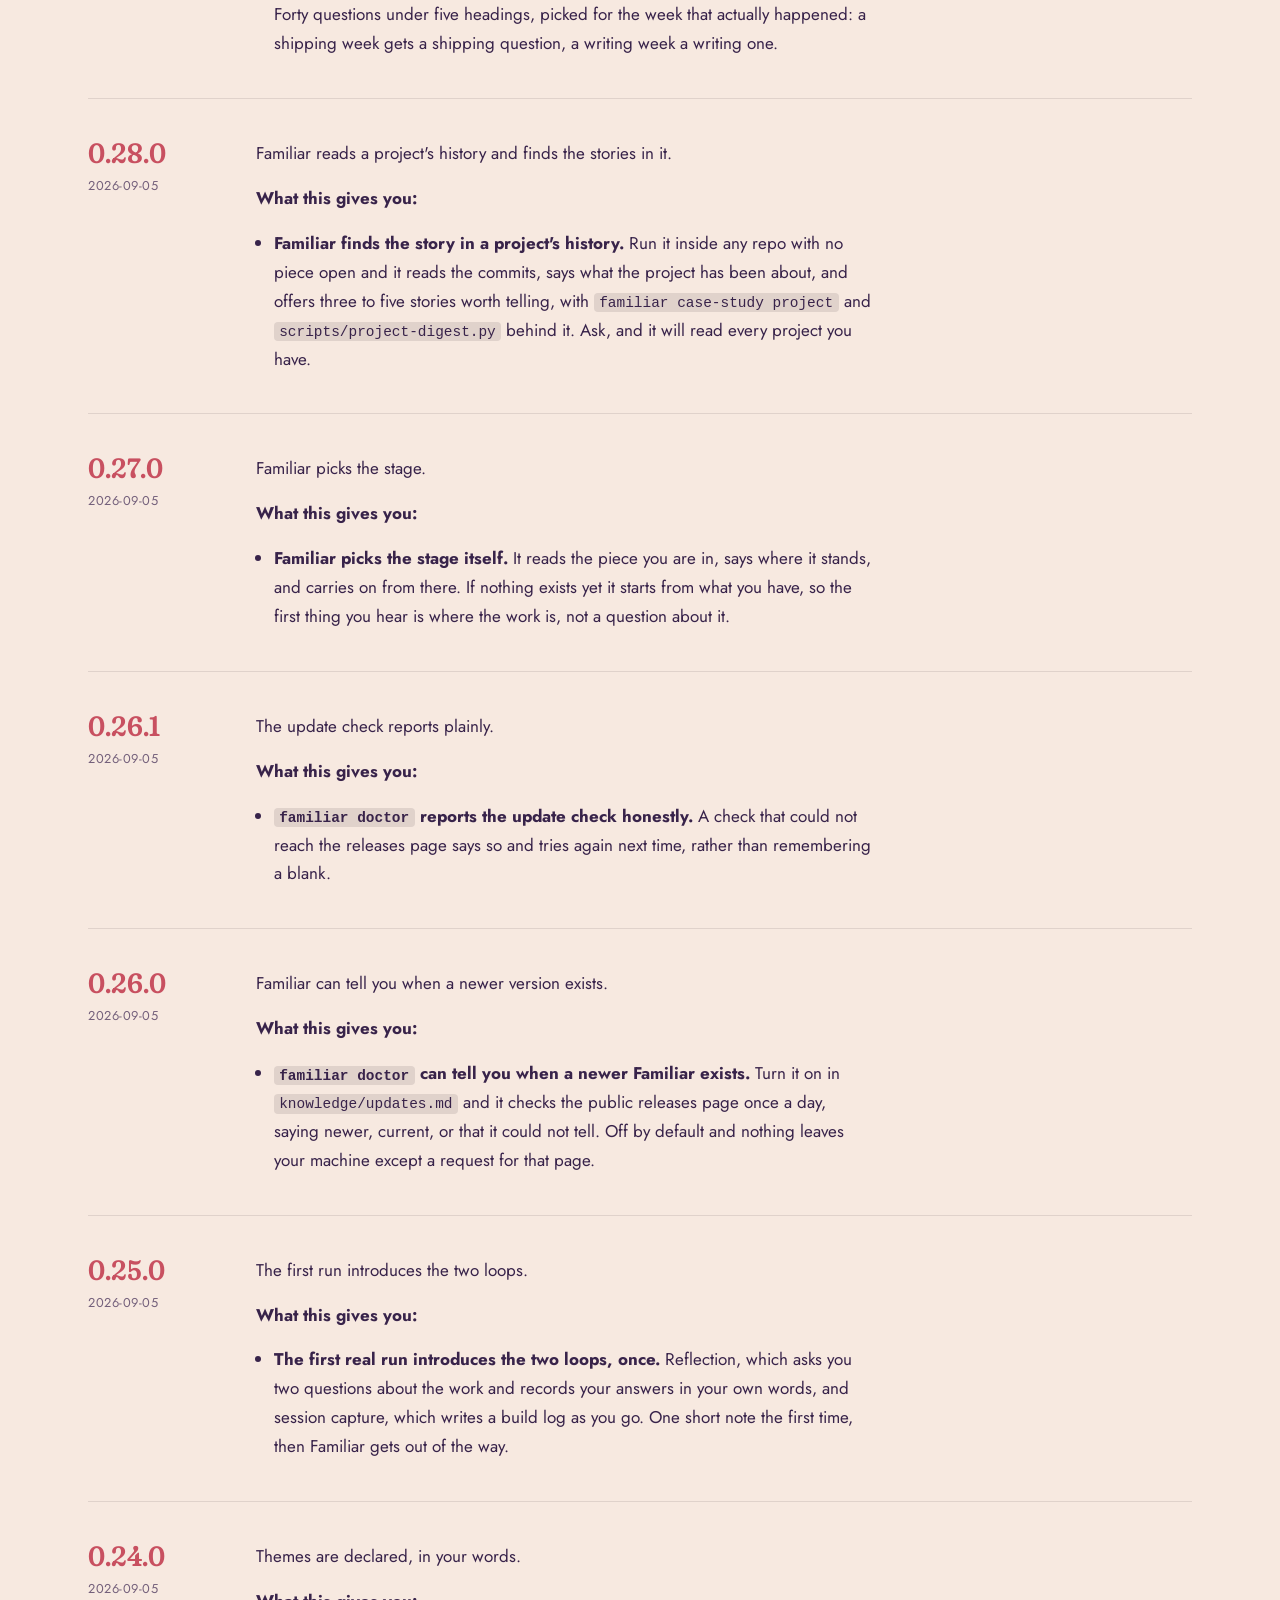
==== commit b476b6b0: "Version 0.69.0" ====
--- a/site/releases.html
+++ b/site/releases.html
@@ -31,6 +31,153 @@
 
 <section class="wrap">
   <article class="release">
+    <h2 id="v0-69-0">0.69.0</h2>
+    <p class="release-date"><time datetime="2026-10-27">2026-10-27</time></p>
+    <div class="release-body">
+      <ul><li><strong>Finalise proposes preview text.</strong> Each subject line now comes with the line an inbox shows after it, about 90 characters, saying what the reader gets.</li></ul>
+    </div>
+  </article>
+  <article class="release">
+    <h2 id="v0-68-0">0.68.0</h2>
+    <p class="release-date"><time datetime="2026-10-25">2026-10-25</time></p>
+    <div class="release-body">
+      <ul><li><strong>Record a post that went out on LinkedIn or Bluesky.</strong> <code>record-sent.py</code> adds the date, channel and address of a post to the piece&#x27;s <code>final.md</code>, so the piece shows as sent and its link can be used. It shows what it would add first and writes only when you confirm.</li><li><strong>It leaves your words and earlier records alone.</strong> The text is untouched, a send already recorded is never overwritten, and if the piece does not read back as sent the original is put back.</li></ul>
+    </div>
+  </article>
+  <article class="release">
+    <h2 id="v0-67-0">0.67.0</h2>
+    <p class="release-date"><time datetime="2026-10-18">2026-10-18</time></p>
+    <div class="release-body">
+      <ul><li><strong>Compare your board with what your newsletter actually sent.</strong> <code>beehiiv-reconcile.py</code> reads every sent and archived post from your Beehiiv publication and lists, for each card, the live post it looks like and the web address to use. It changes nothing; you accept or reject each row.</li><li><strong>Each match shows its reason.</strong> An address already on the card comes first, then the same title, then a close one. A close match is only a suggestion, two equal candidates are both listed with none picked, and a card with no live post says so.</li></ul>
+    </div>
+  </article>
+  <article class="release">
+    <h2 id="v0-66-0">0.66.0</h2>
+    <p class="release-date"><time datetime="2026-10-18">2026-10-18</time></p>
+    <div class="release-body">
+      <ul><li><strong>Channel ids are <code>linkedin</code> and <code>bluesky</code>, and the template declares both.</strong> The LinkedIn feed channel is now <code>linkedin</code> (it was <code>linkedin-feed</code>), and a new <code>bluesky</code> block carries the job, a 300-character limit, inline link placement and the gate, with your audience and voice left as fields to fill. <code>channel_check</code> reads a schedule row under either its schedule name or its id, and holds both to the same cadence and limit.</li><li><strong>If your own <code>channels.md</code> or a piece&#x27;s <code>social.md</code> still says <code>linkedin-feed</code>, change it to <code>linkedin</code>.</strong> <code>channel_check</code> reports the old id as a channel the registry does not declare until you do. Nothing is renamed for you.</li></ul>
+    </div>
+  </article>
+  <article class="release">
+    <h2 id="v0-65-0">0.65.0</h2>
+    <p class="release-date"><time datetime="2026-10-18">2026-10-18</time></p>
+    <div class="release-body">
+      <ul><li><strong>Repurposing a long piece carries proof on its brief where a voice gate is installed.</strong> The long branch of <code>repurpose</code> proves <code>brief.md</code> as a brief before it is written and again after every edit. The proof binds the brief&#x27;s exact bytes and version, a style hit shows as advice and never blocks, a mistake in the proof keeps the brief from being written, and with no kill list the stage says &quot;Familiar unavailable&quot; and writes nothing. The receipt approves no word in the brief; the companion piece&#x27;s words are still proved at <code>draft</code>. Without a gate nothing changes and the stage says so.</li></ul>
+    </div>
+  </article>
+  <article class="release">
+    <h2 id="v0-64-1">0.64.1</h2>
+    <p class="release-date"><time datetime="2026-10-18">2026-10-18</time></p>
+    <div class="release-body">
+      <p>Bug fixes and updates.</p>
+    </div>
+  </article>
+  <article class="release">
+    <h2 id="v0-64-0">0.64.0</h2>
+    <p class="release-date"><time datetime="2026-10-18">2026-10-18</time></p>
+    <div class="release-body">
+      <ul><li><strong>Publishing and repurposing carry proof where a voice gate is installed.</strong> <code>publish</code> proves each finished post, with its link built, before it shows anything as ready to schedule, whether it schedules, hands off or only prints the text. <code>repurpose</code> runs the same proof on every post it reaches through <code>social</code>. A style hit shows as advice and never blocks; a mistake in the proof keeps that post out of the schedule, and with no kill list the stage says &quot;Familiar unavailable&quot; and schedules nothing. Neither stage changes a word of approved copy. Without a gate nothing changes and both stages say so.</li></ul>
+    </div>
+  </article>
+  <article class="release">
+    <h2 id="v0-63-0">0.63.0</h2>
+    <p class="release-date"><time datetime="2026-10-18">2026-10-18</time></p>
+    <div class="release-body">
+      <ul><li><strong>Drafts and line edits carry proof where a voice gate is installed.</strong> <code>draft</code> proves the draft against your voice files before it is written and again after every edit it makes, and <code>line-edit</code> proves each rewritten line before the report is written. A style hit shows as advice with its rule and never blocks. A mistake in the proof stops the stage, and with no kill list the stage says &quot;Familiar unavailable&quot; and writes nothing. Without a gate nothing changes and both stages say so.</li></ul>
+    </div>
+  </article>
+  <article class="release">
+    <h2 id="v0-62-1">0.62.1</h2>
+    <p class="release-date"><time datetime="2026-10-18">2026-10-18</time></p>
+    <div class="release-body">
+      <ul><li><strong>The humanizer drift check no longer reports &quot;none missing&quot; when a sign has no rule.</strong> <code>scripts/humanizer-check.py</code> now counts a humanizer pattern as covered only when your style rules have the numbered rule with the same number and title words, so a sign with no counterpart is listed. When it cannot read either side it says it cannot tell instead of reporting a clean result. It still reports only; it adds no rules.</li></ul>
+    </div>
+  </article>
+  <article class="release">
+    <h2 id="v0-62-0">0.62.0</h2>
+    <p class="release-date"><time datetime="2026-10-17">2026-10-17</time></p>
+    <div class="release-body">
+      <ul><li><strong>Posts carry proof where a voice gate is installed.</strong> <code>social</code> proves each finished post and first comment against your voice files before you see it at gate 2, and proves it again when a post changes afterwards. A short-form <code>repurpose</code> goes through the same stage. Without a gate nothing changes and <code>social</code> says the posts are unbound.</li><li><strong><code>social</code> reads your personal voice layer when that gate is there</strong>, so the posts are written against the same files they are checked against.</li></ul>
+    </div>
+  </article>
+  <article class="release">
+    <h2 id="v0-61-0">0.61.0</h2>
+    <p class="release-date"><time datetime="2026-10-17">2026-10-17</time></p>
+    <div class="release-body">
+      <ul><li><strong>Titles and subject lines carry proof where a voice gate is installed.</strong> <code>finalise</code> proves each title, subtitle, subject line and meta title or description against your voice files before you see it, and a reworded option is proved again as its next version. Without a gate nothing changes and <code>finalise</code> says the options are unbound.</li><li><strong><code>finalise</code> reads your personal voice layer when that gate is there</strong>, so the options are written against the same files they are checked against.</li></ul>
+    </div>
+  </article>
+  <article class="release">
+    <h2 id="v0-60-0">0.60.0</h2>
+    <p class="release-date"><time datetime="2026-10-17">2026-10-17</time></p>
+    <div class="release-body">
+      <ul><li><strong>New installs keep their board in Notion.</strong> <code>familiar init</code> now sets the board provider to Notion in the knowledge folder it creates. Add your database and token and <code>familiar board</code> shows your cards. A house that already chose a provider is left as it is.</li><li><strong>The built-in board is deprecated.</strong> It still opens and every piece still shows, and nothing has been removed. <code>familiar board</code> and <code>scripts/board.py</code> now tell you it is deprecated each time. Its removal, when it comes, will have its own entry.</li><li><strong>Moving an existing house to Notion.</strong> Migration: in <code>knowledge/board-provider.md</code>, set <code>- Provider: notion</code>, add <code>- Notion database:</code> with your database&#x27;s ID or URL, and put the token in <code>FAMILIAR_NOTION_TOKEN</code>. Check it with <code>python3 scripts/notion_check.py</code>, then run <code>familiar board</code>. To stay on the built-in board for now, set <code>- Provider: local</code>; the notice still shows.</li></ul>
+    </div>
+  </article>
+  <article class="release">
+    <h2 id="v0-59-0">0.59.0</h2>
+    <p class="release-date"><time datetime="2026-10-17">2026-10-17</time></p>
+    <div class="release-body">
+      <ul><li><strong>Write the first draft yourself, if you want to.</strong> Before drafting, Familiar offers a choice: it drafts from your outline and notes, or you write and it only edits and challenges. The default stays as it was, and the offer is made once per piece.</li><li><strong>See how much of a published piece is yours.</strong> When you teach Familiar from a draft and the version you published, it now also reports the share of the published sentences that you wrote or rewrote, for that piece and as a trend across pieces. It is a count with no target.</li></ul>
+    </div>
+  </article>
+  <article class="release">
+    <h2 id="v0-58-0">0.58.0</h2>
+    <p class="release-date"><time datetime="2026-10-17">2026-10-17</time></p>
+    <div class="release-body">
+      <ul><li><strong>What you cut stays cut.</strong> The draft, both edits, social and learn now check their output against the cuts you marked dead, the options you chose against and the rules you rejected. If something comes back, it is flagged with the original kill and the reason you gave, so you can say whether anything has changed. Nothing is removed for you and nothing is blocked.</li></ul>
+    </div>
+  </article>
+  <article class="release">
+    <h2 id="v0-57-0">0.57.0</h2>
+    <p class="release-date"><time datetime="2026-10-17">2026-10-17</time></p>
+    <div class="release-body">
+      <ul><li><strong>Editor reports that point at your words, not at praise.</strong> After an edit report is written, Familiar checks it for a compliment or agreement opener that quotes no line, and for a finding that quotes none of your draft. A specific &quot;this works&quot; that quotes the line is left alone, and a report is never required to find a fault.</li></ul>
+    </div>
+  </article>
+  <article class="release">
+    <h2 id="v0-56-0">0.56.0</h2>
+    <p class="release-date"><time datetime="2026-10-17">2026-10-17</time></p>
+    <div class="release-body">
+      <ul><li><strong>See where the draft sounds equally sure of everything.</strong> After drafting, Familiar marks any run of three or more flat claims in a paragraph that carry no source, quote or hedge, so the weak paragraph stands out from the strong one. It points at where to look and cannot say whether a claim is true; nothing is changed or blocked.</li></ul>
+    </div>
+  </article>
+  <article class="release">
+    <h2 id="v0-55-0">0.55.0</h2>
+    <p class="release-date"><time datetime="2026-10-17">2026-10-17</time></p>
+    <div class="release-body">
+      <ul><li><strong>Experience in the draft is yours to confirm.</strong> Familiar has no lived experience, so after drafting it flags every first-person, sensory, anecdote or joke-shaped sentence that does not trace to your notes and turns it into a question for you: where did this come from? Whether a line lands stays your call; this only makes sure you are asked.</li></ul>
+    </div>
+  </article>
+  <article class="release">
+    <h2 id="v0-54-0">0.54.0</h2>
+    <p class="release-date"><time datetime="2026-10-17">2026-10-17</time></p>
+    <div class="release-body">
+      <ul><li><strong>Your own sentences stay yours in the draft.</strong> Sentences you wrote in your notes now go into the draft as written, and once the draft is done Familiar lists the ones it reworded, each beside the sentence that replaced it, so you can put your wording back or let it go. Nothing is restored or changed for you.</li></ul>
+    </div>
+  </article>
+  <article class="release">
+    <h2 id="v0-53-0">0.53.0</h2>
+    <p class="release-date"><time datetime="2026-10-16">2026-10-16</time></p>
+    <div class="release-body">
+      <ul><li><strong>See open claim flags before you name the piece.</strong> If your research tool left a list of claims that need a source, finalise now shows it first: the ones you have not yet kept or dropped, and the ones you kept that still have no source in the piece. Nothing is blocked, and the list is never edited.</li></ul>
+    </div>
+  </article>
+  <article class="release">
+    <h2 id="v0-52-0">0.52.0</h2>
+    <p class="release-date"><time datetime="2026-10-16">2026-10-16</time></p>
+    <div class="release-body">
+      <ul><li><strong>Hand finished posts to a scheduler of your own.</strong> Set <code>scheduler: handoff</code> and publish still builds every link, counts each post and asks you once, then writes the finished posts into your social file for your own tool to schedule, instead of calling a scheduler itself. Each one is marked as handed off, so nothing is queued twice.</li></ul>
+    </div>
+  </article>
+  <article class="release">
+    <h2 id="v0-51-0">0.51.0</h2>
+    <p class="release-date"><time datetime="2026-10-16">2026-10-16</time></p>
+    <div class="release-body">
+      <ul><li><strong>A post that times out is not sent twice.</strong> Publish now notes each post in your social file before handing it to the scheduler, then swaps the note for the post&#x27;s id. If the scheduler never answers, it looks in the queue for that exact post instead of trying again, and if it cannot tell, it marks the post unresolved and leaves the call to you.</li></ul>
+    </div>
+  </article>
+  <article class="release">
     <h2 id="v0-50-0">0.50.0</h2>
     <p class="release-date"><time datetime="2026-10-15">2026-10-15</time></p>
     <div class="release-body">
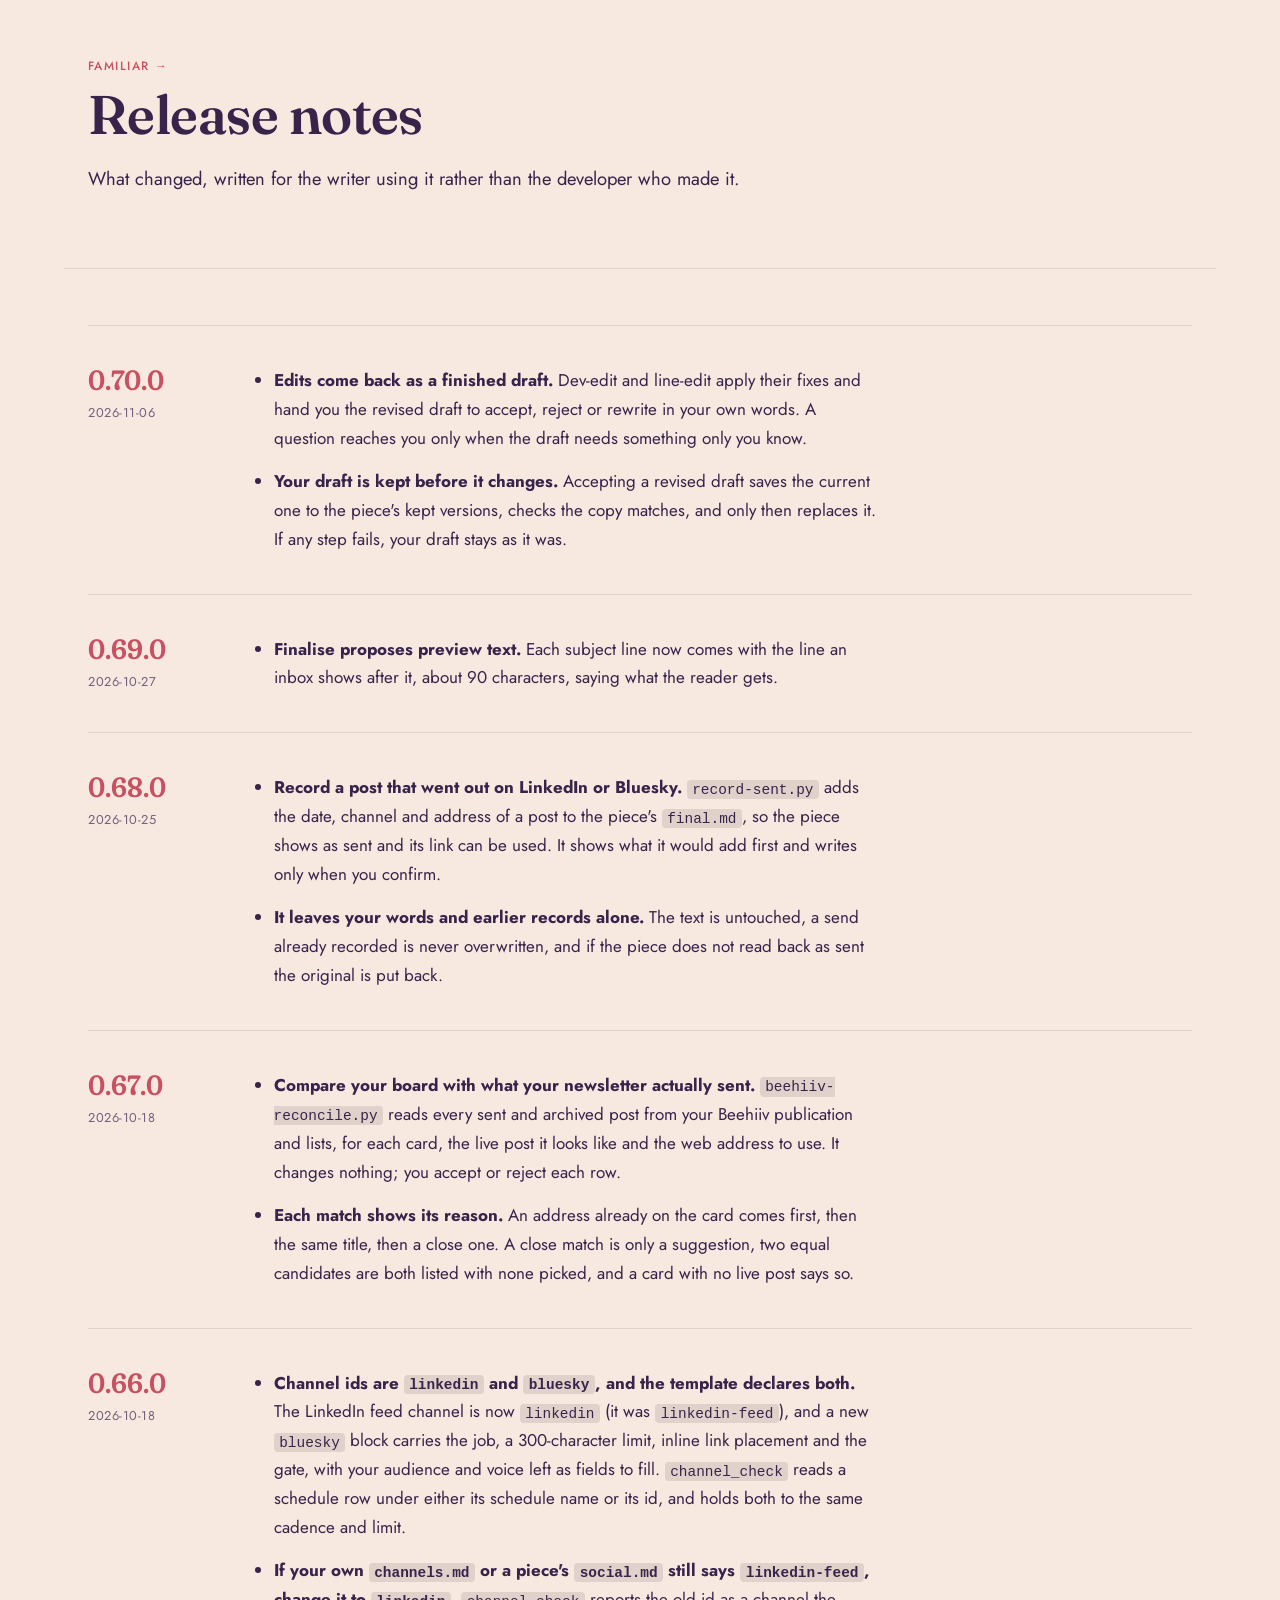
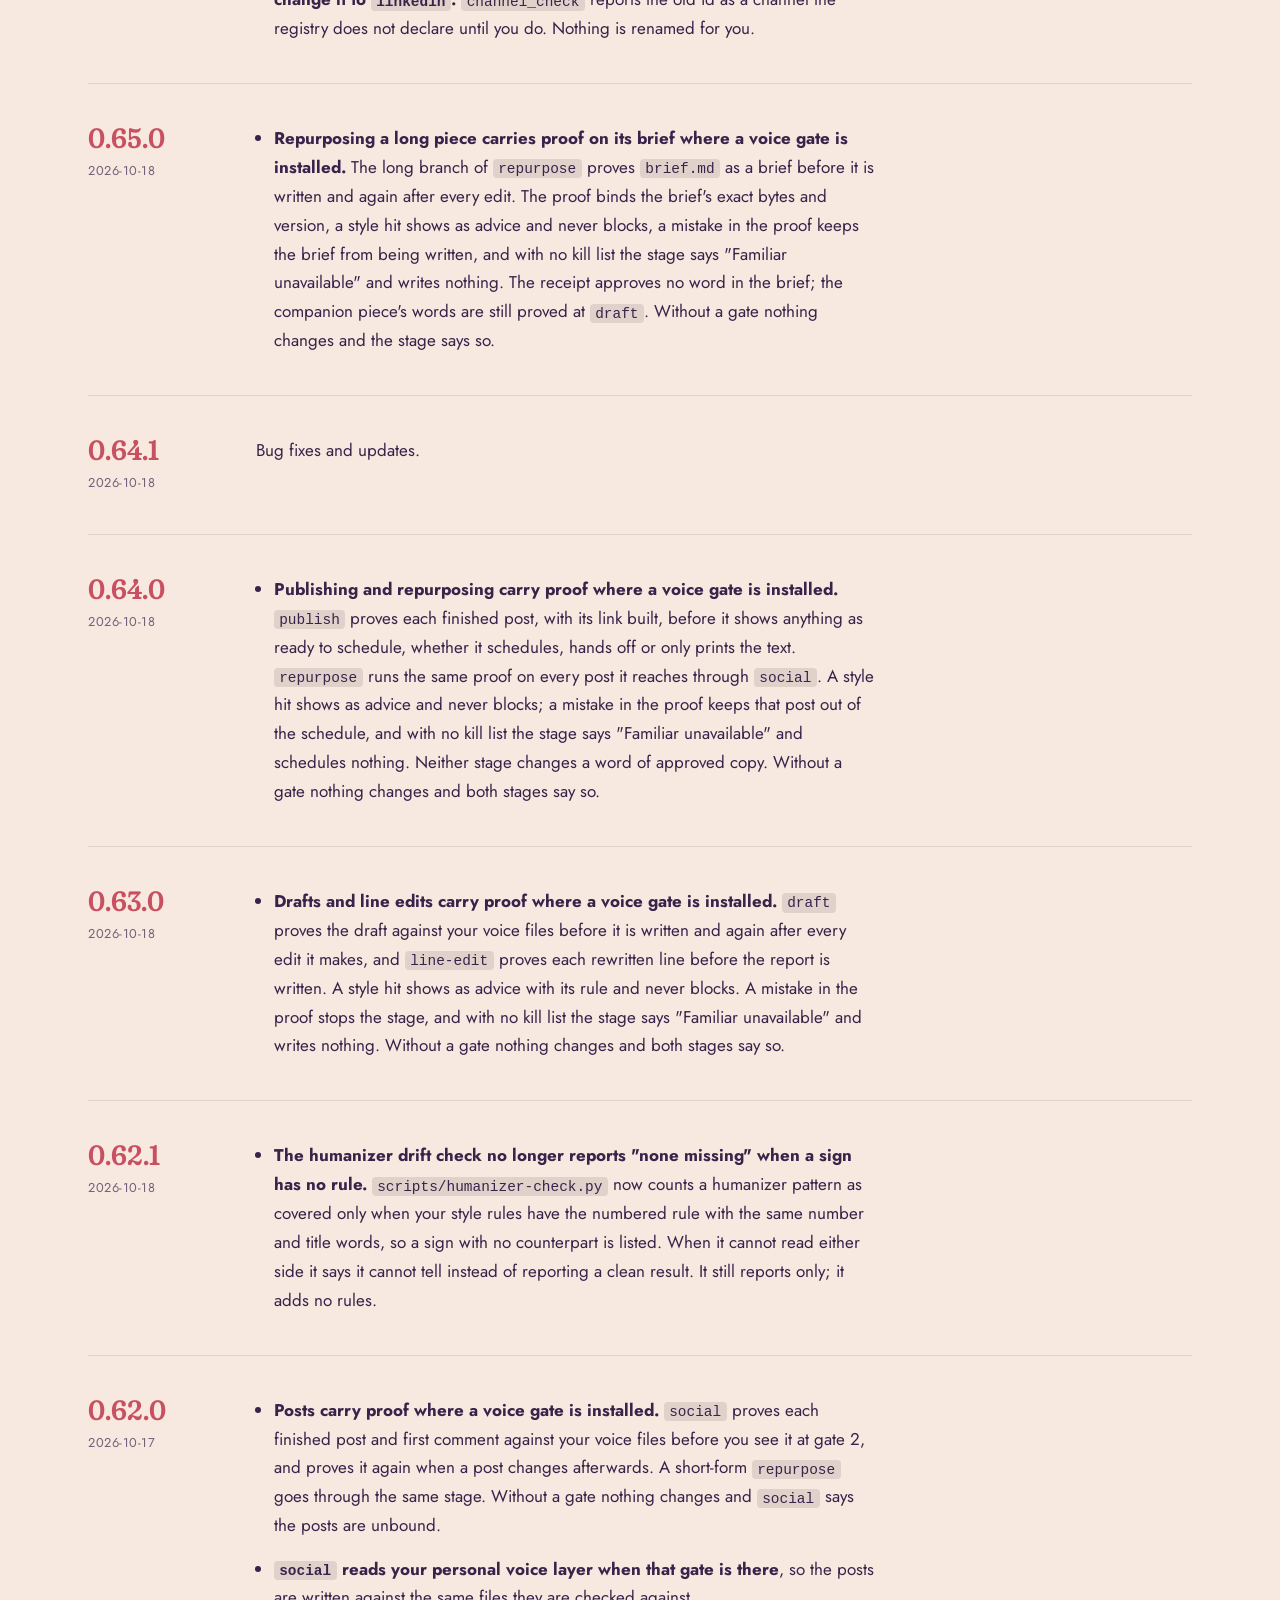
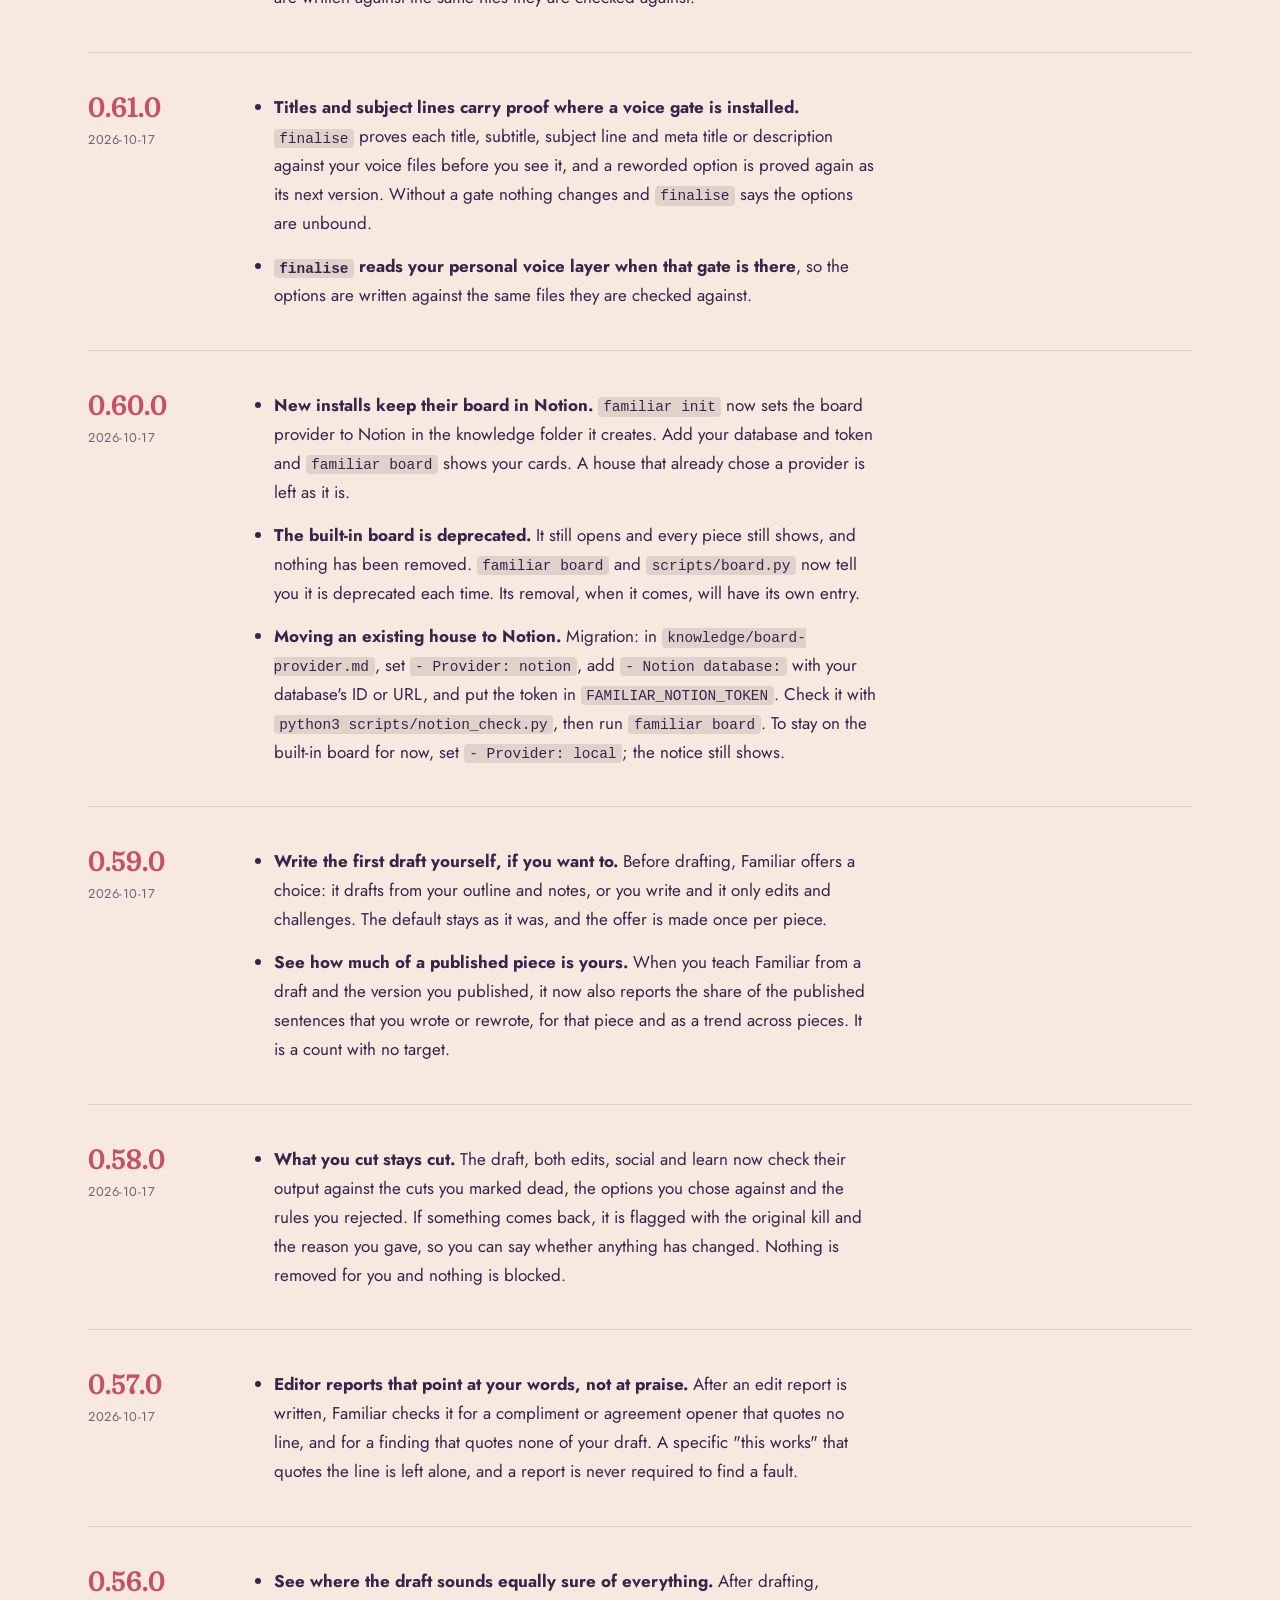
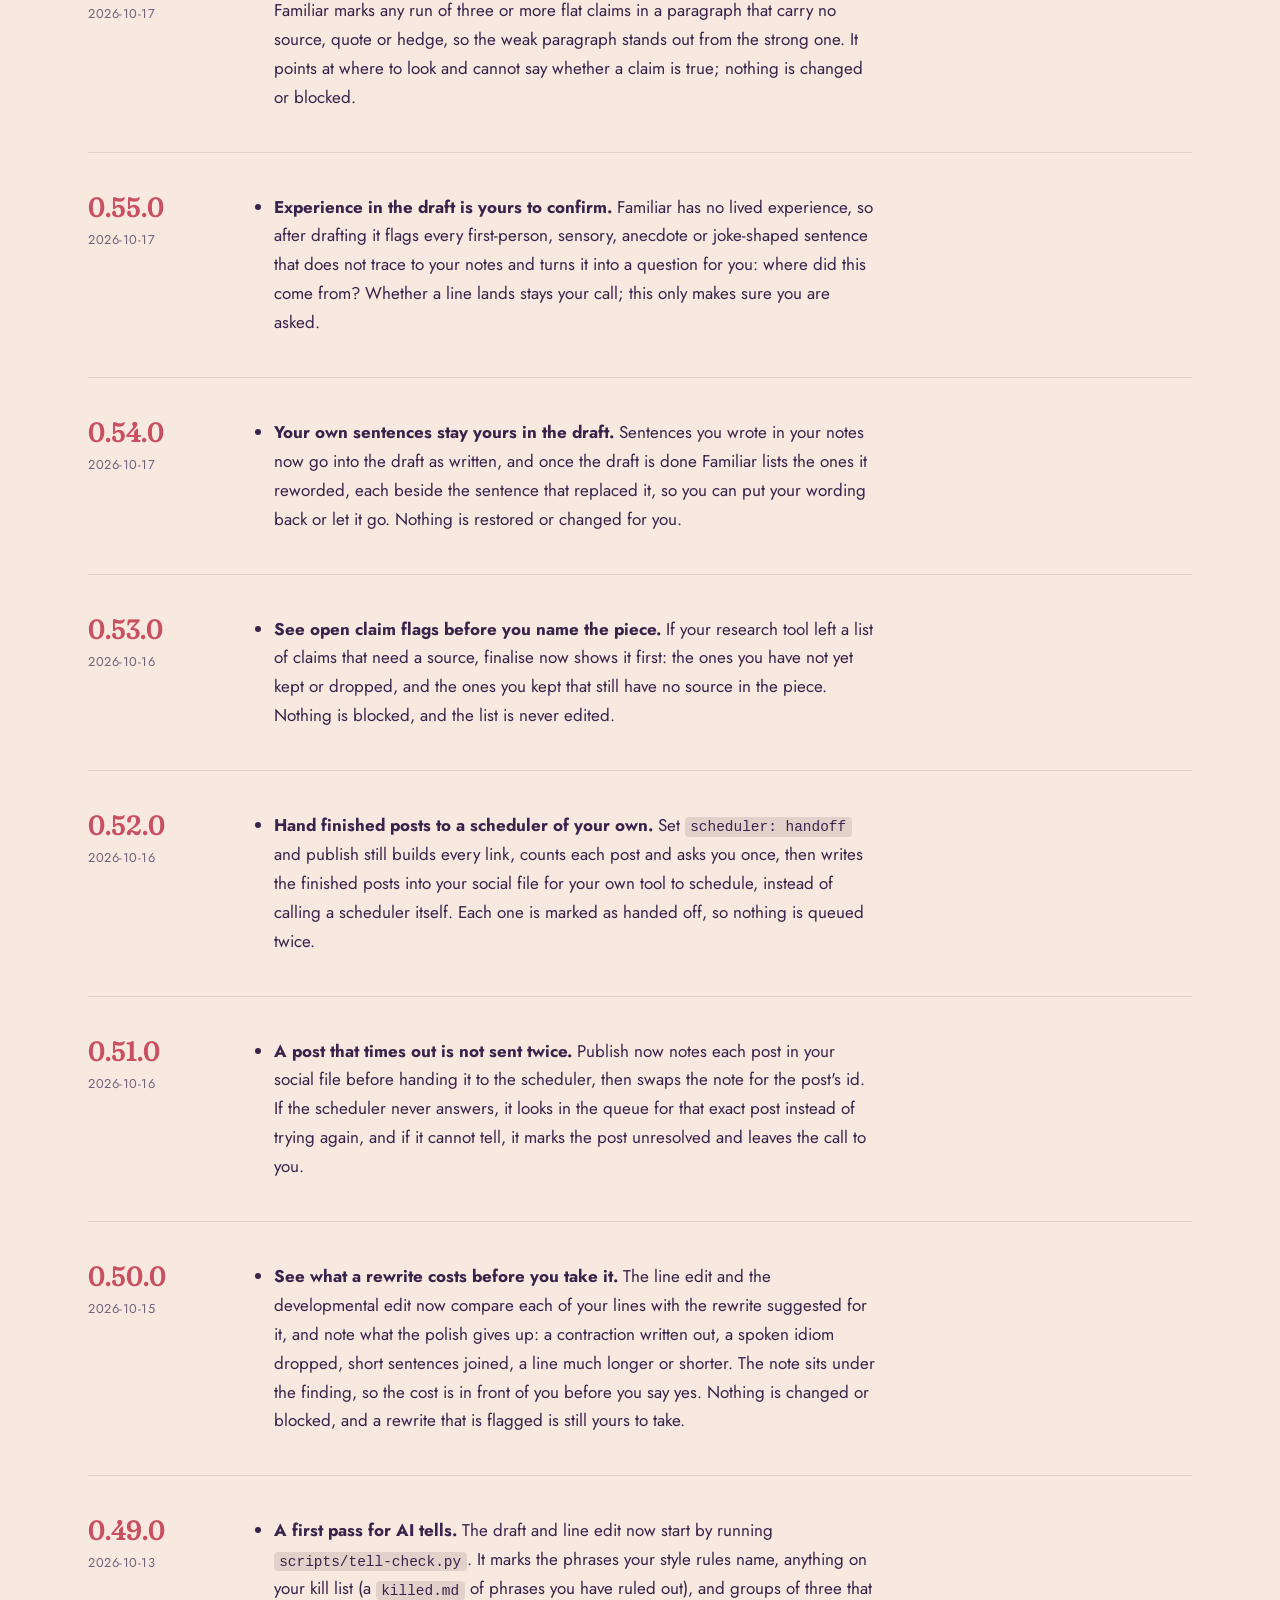
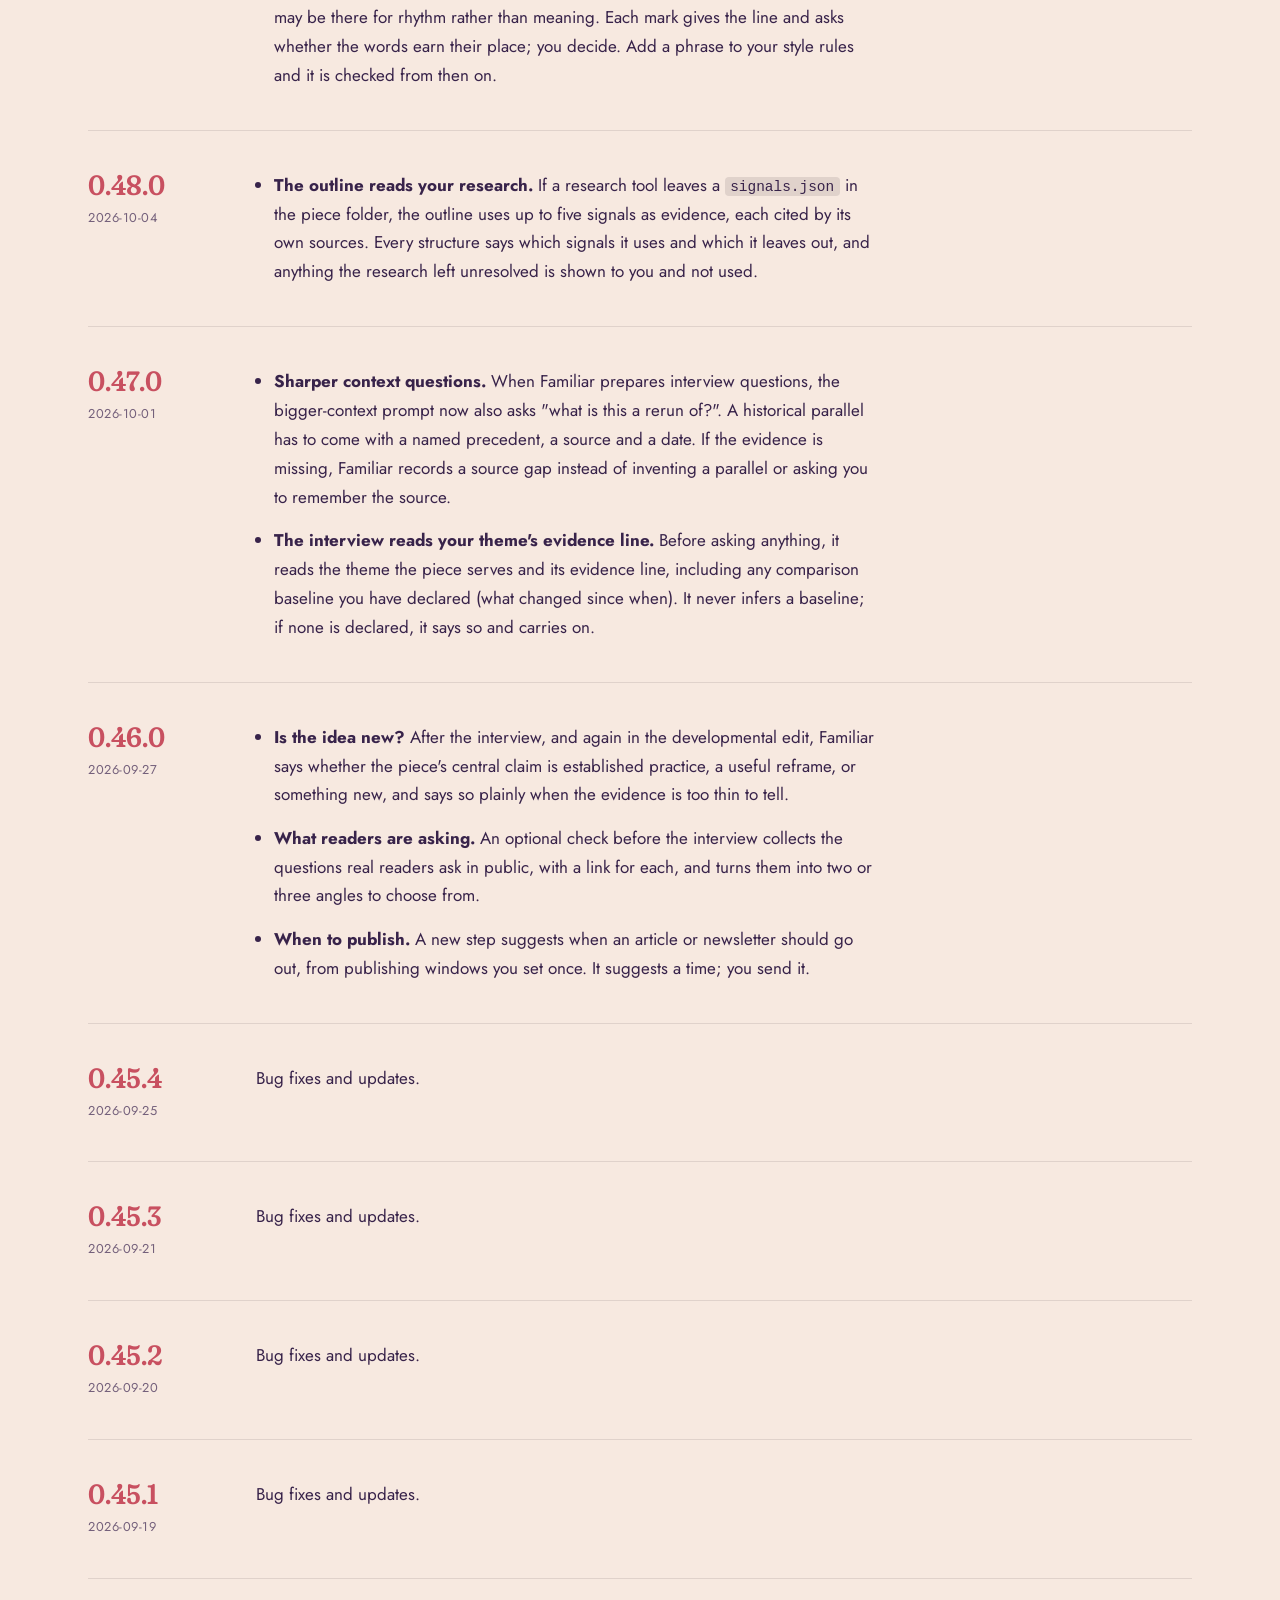
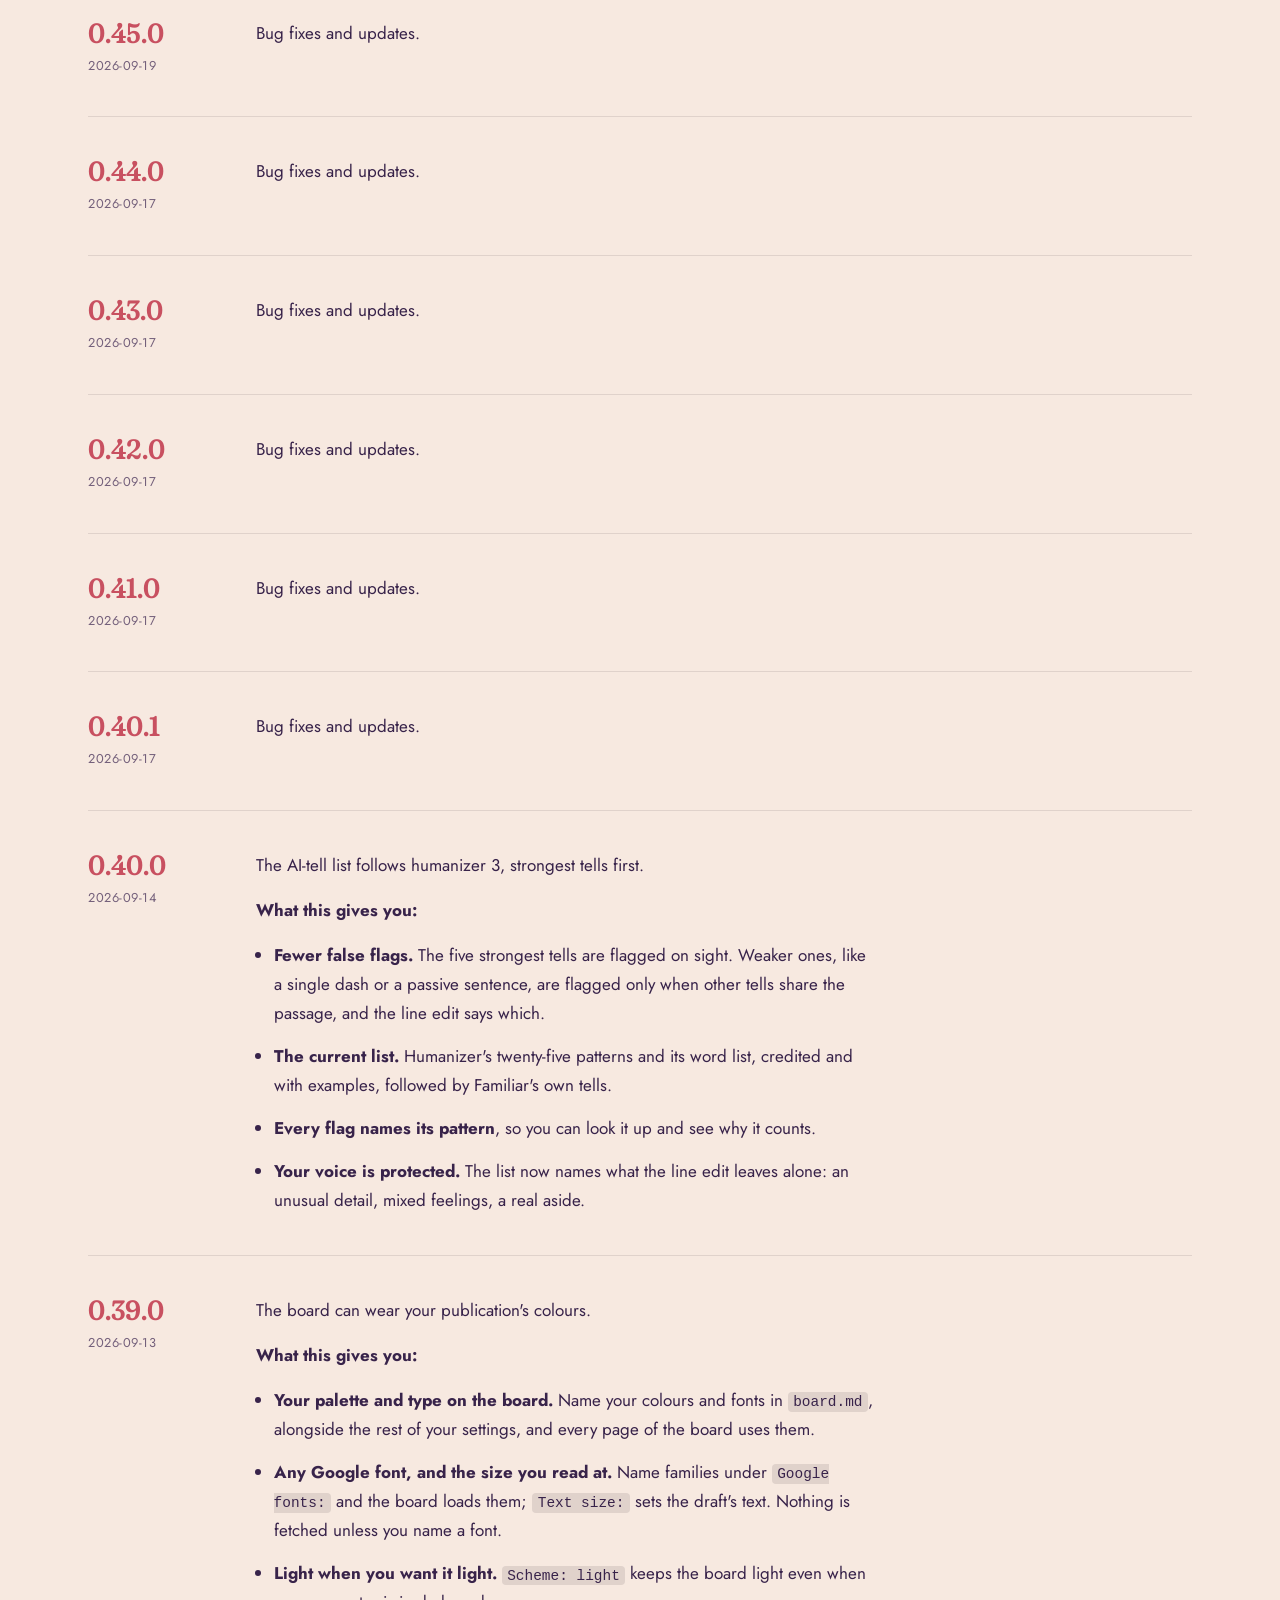
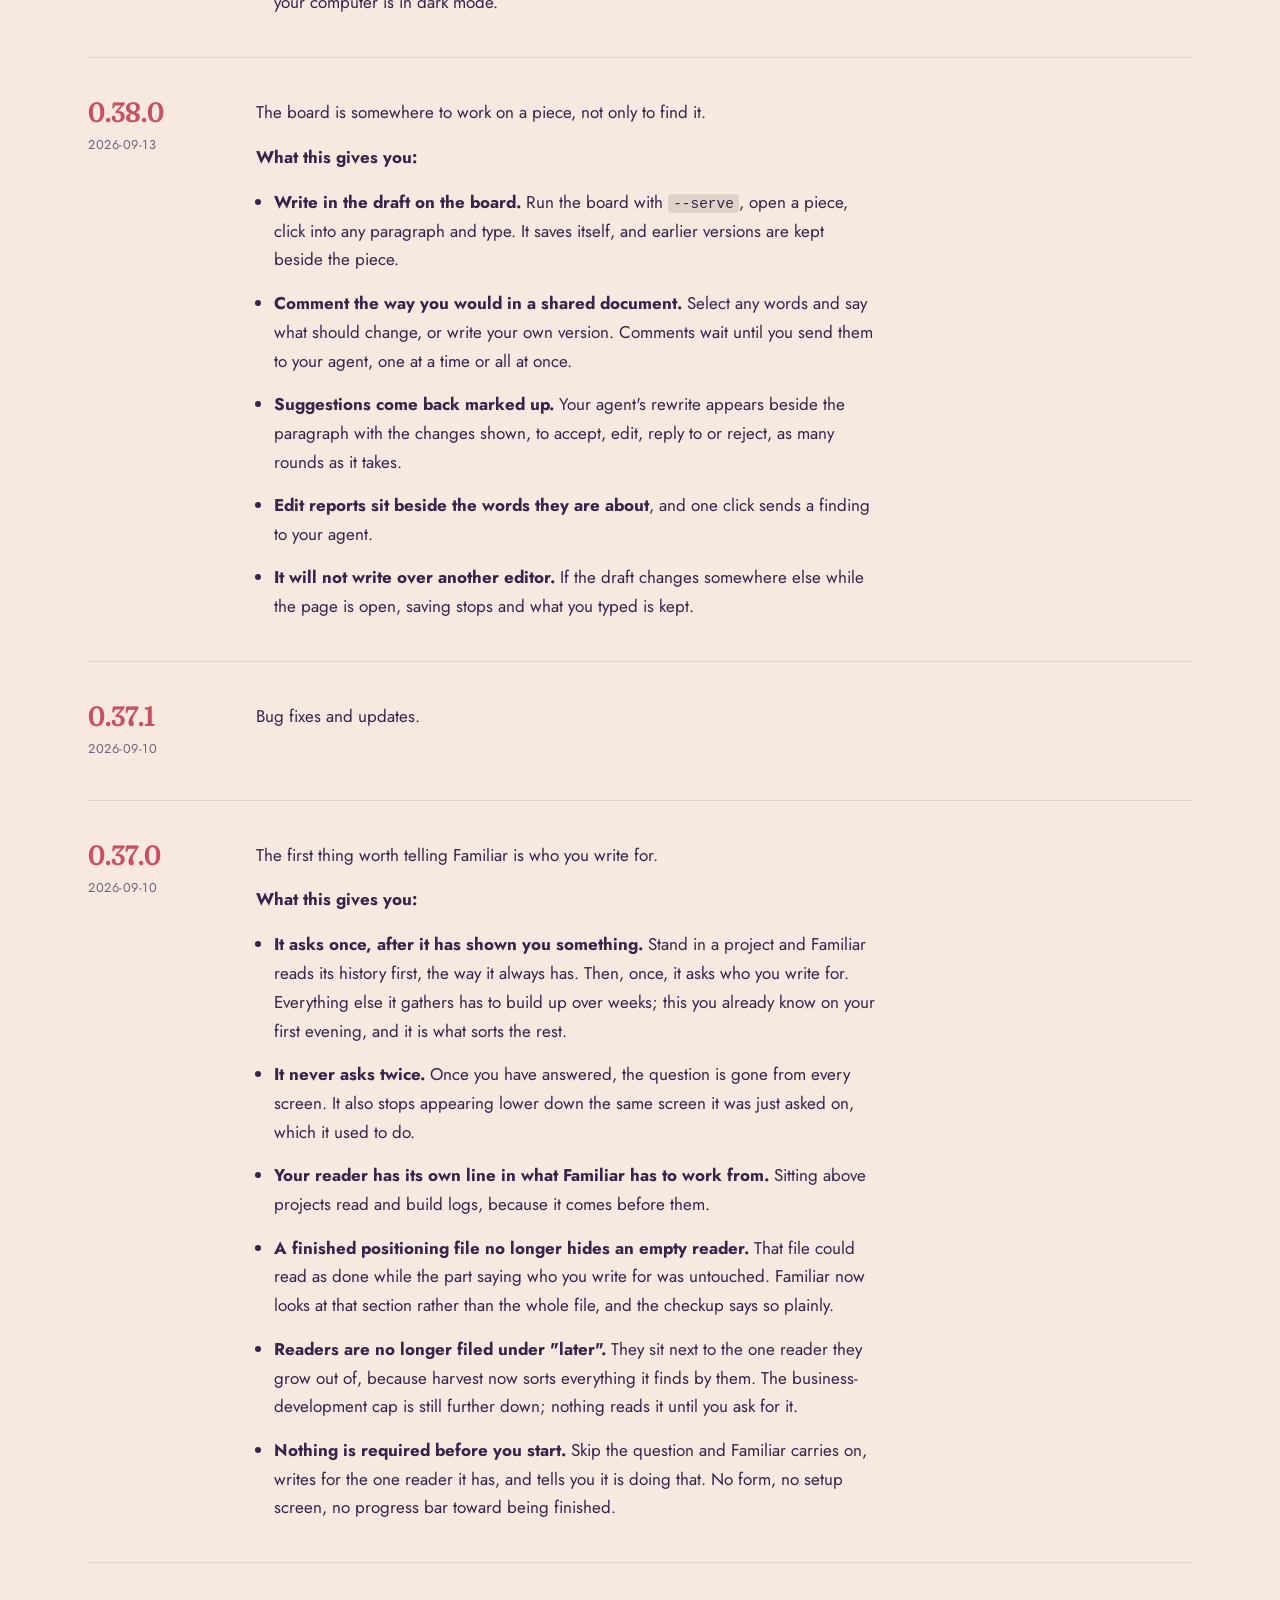
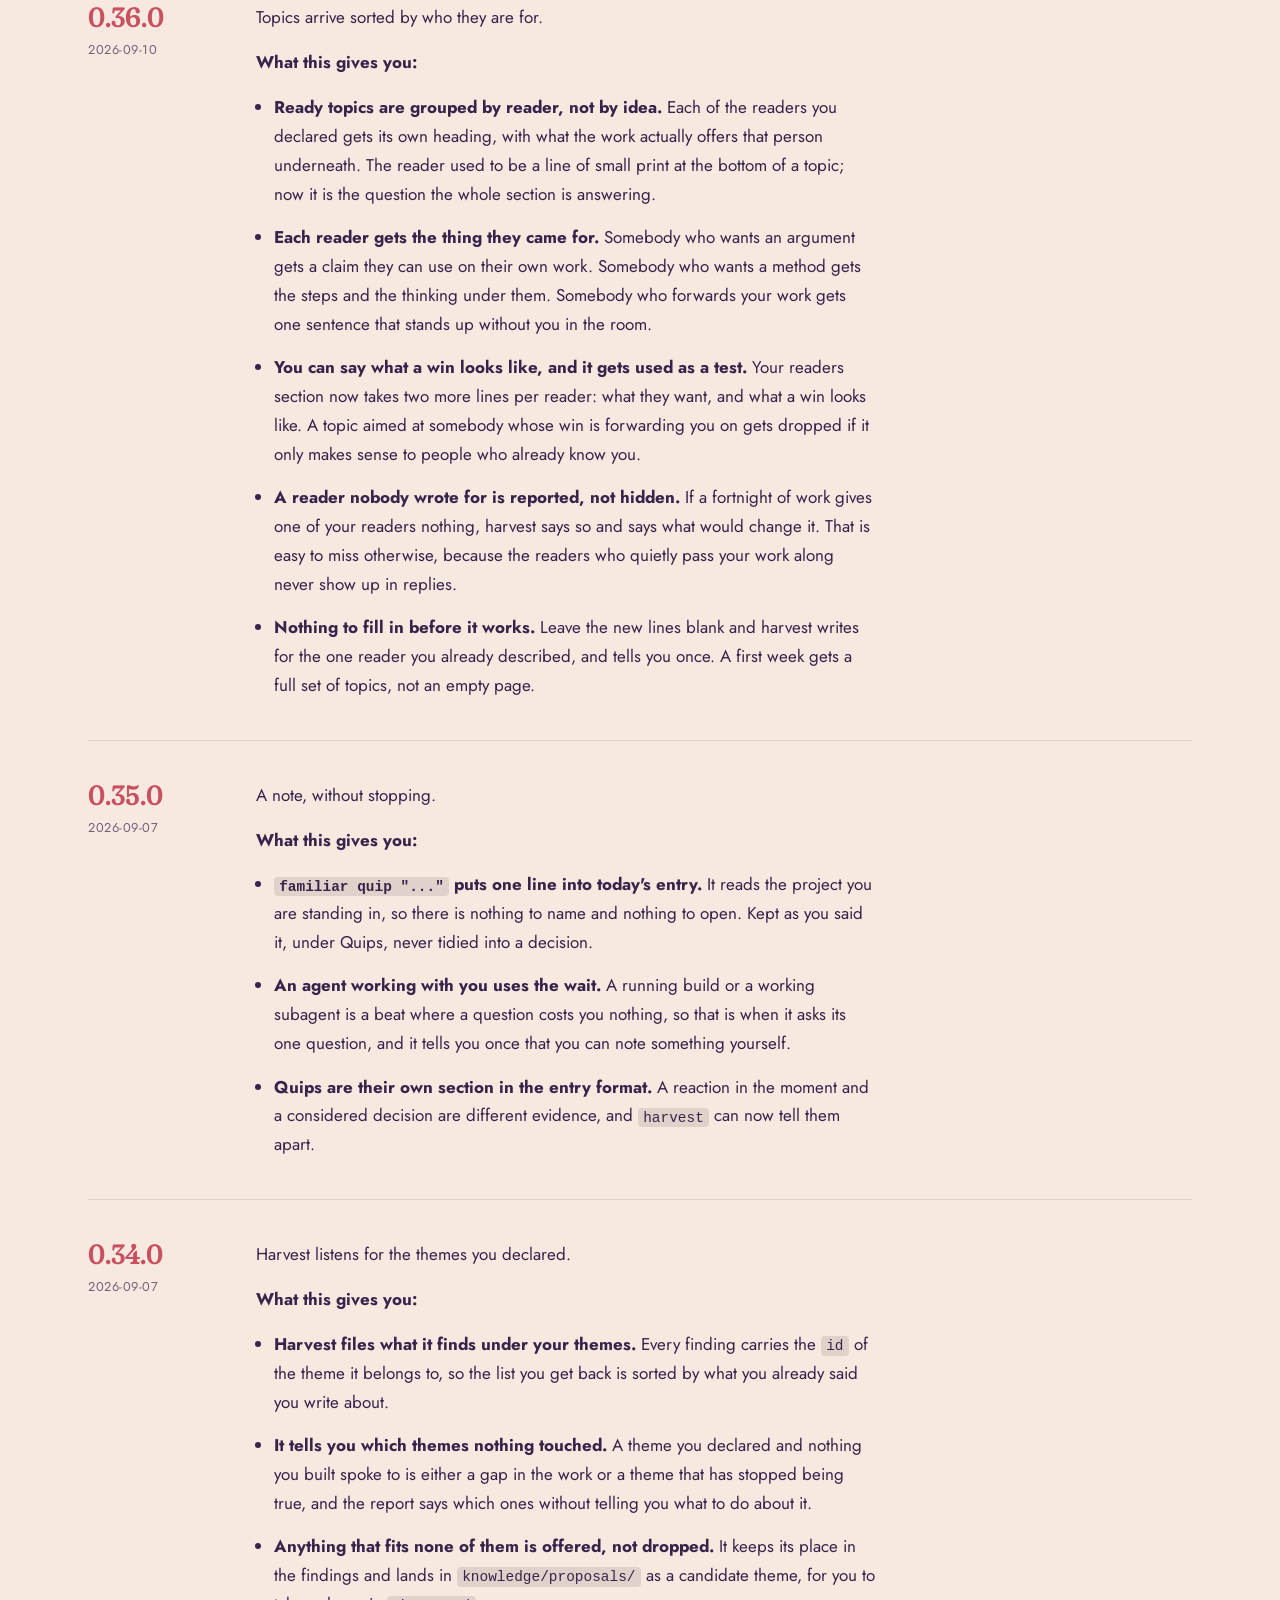
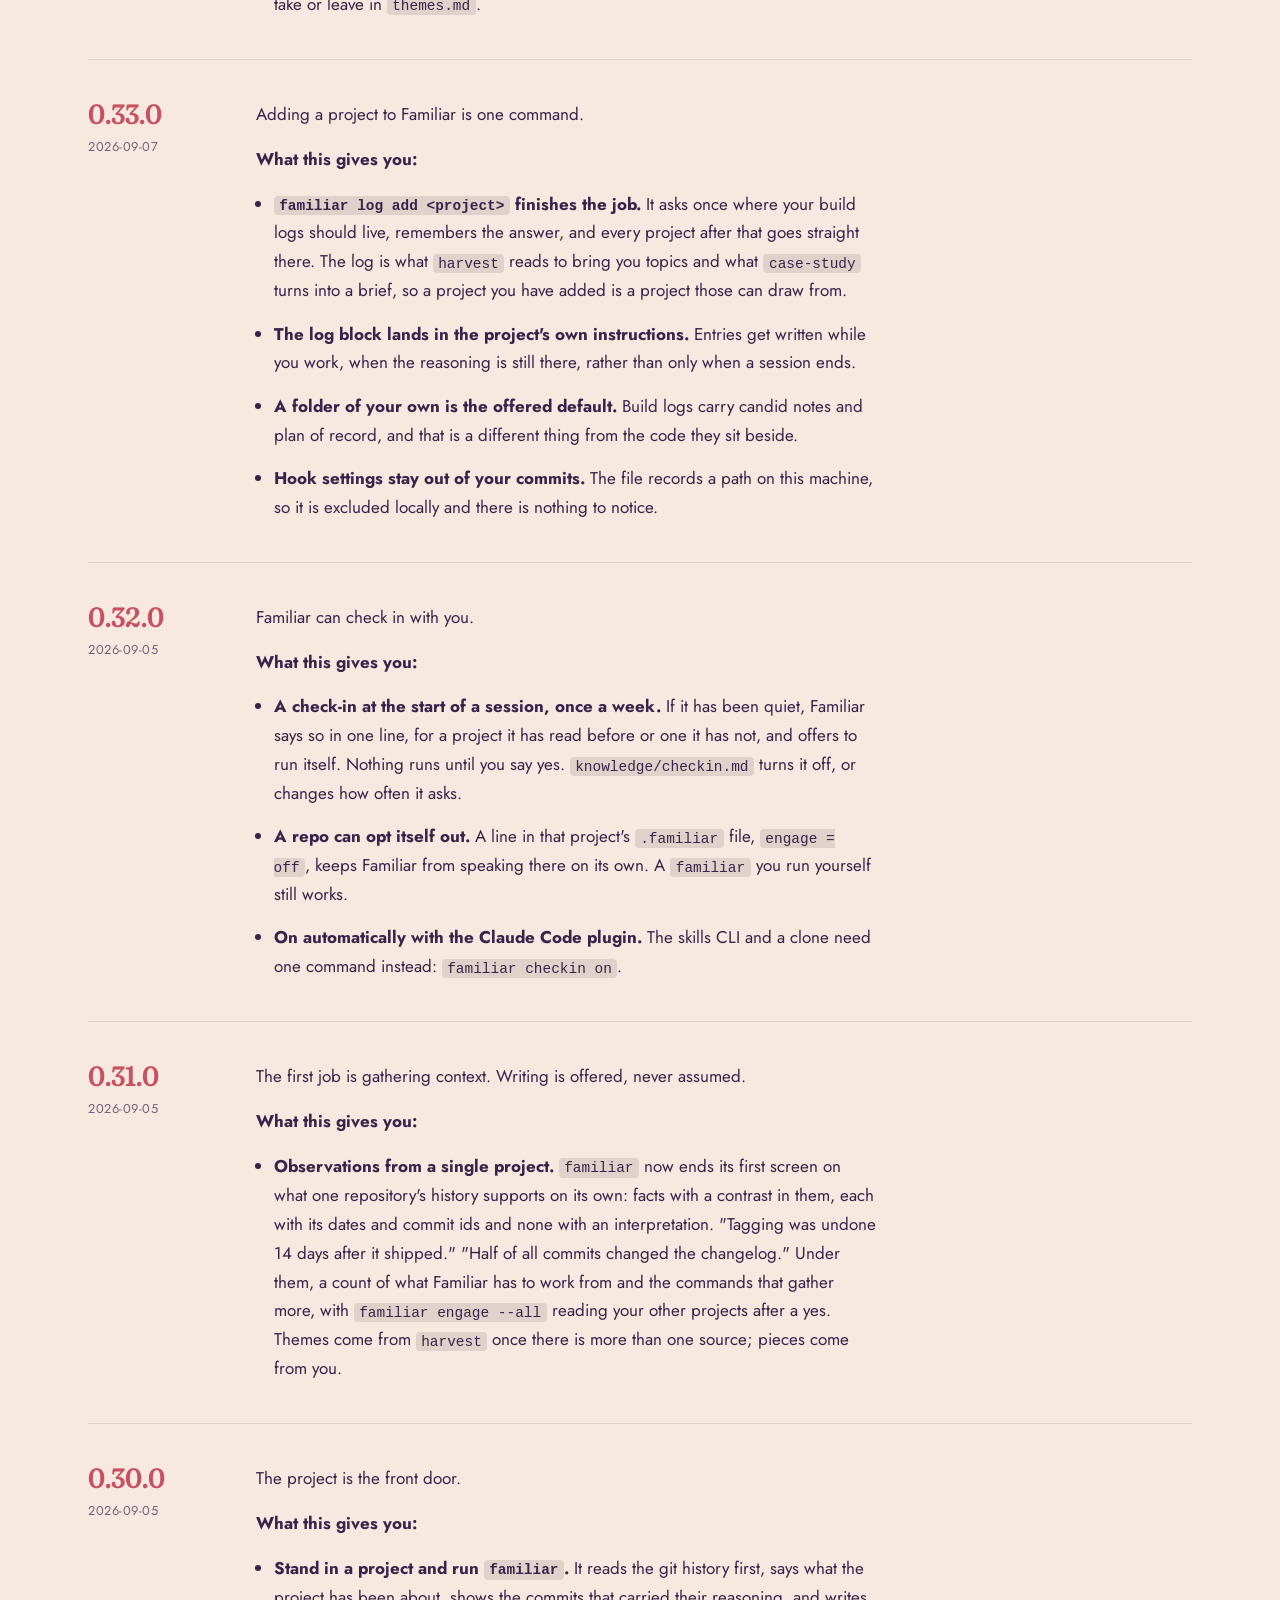
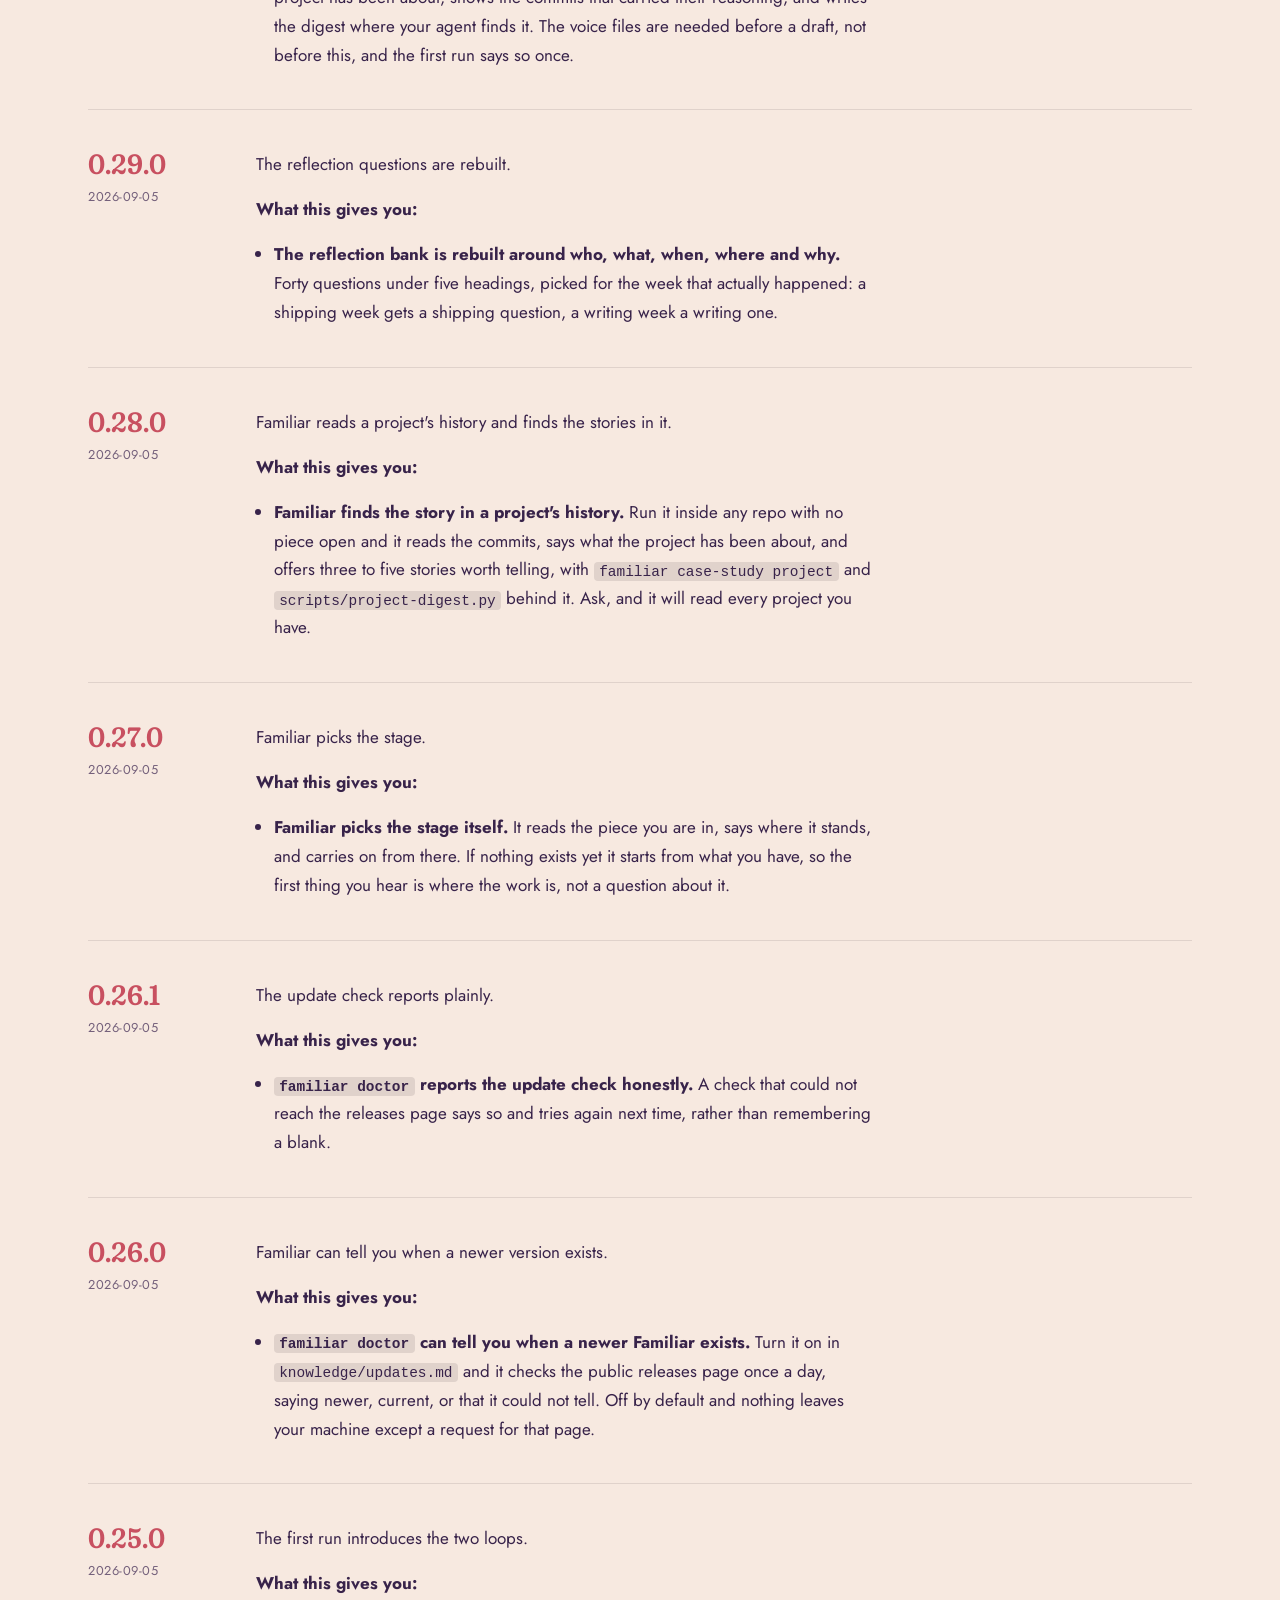
==== commit 58101b0a: "Version 0.70.0" ====
--- a/site/releases.html
+++ b/site/releases.html
@@ -31,6 +31,13 @@
 
 <section class="wrap">
   <article class="release">
+    <h2 id="v0-70-0">0.70.0</h2>
+    <p class="release-date"><time datetime="2026-11-06">2026-11-06</time></p>
+    <div class="release-body">
+      <ul><li><strong>Edits come back as a finished draft.</strong> Dev-edit and line-edit apply their fixes and hand you the revised draft to accept, reject or rewrite in your own words. A question reaches you only when the draft needs something only you know.</li><li><strong>Your draft is kept before it changes.</strong> Accepting a revised draft saves the current one to the piece&#x27;s kept versions, checks the copy matches, and only then replaces it. If any step fails, your draft stays as it was.</li></ul>
+    </div>
+  </article>
+  <article class="release">
     <h2 id="v0-69-0">0.69.0</h2>
     <p class="release-date"><time datetime="2026-10-27">2026-10-27</time></p>
     <div class="release-body">
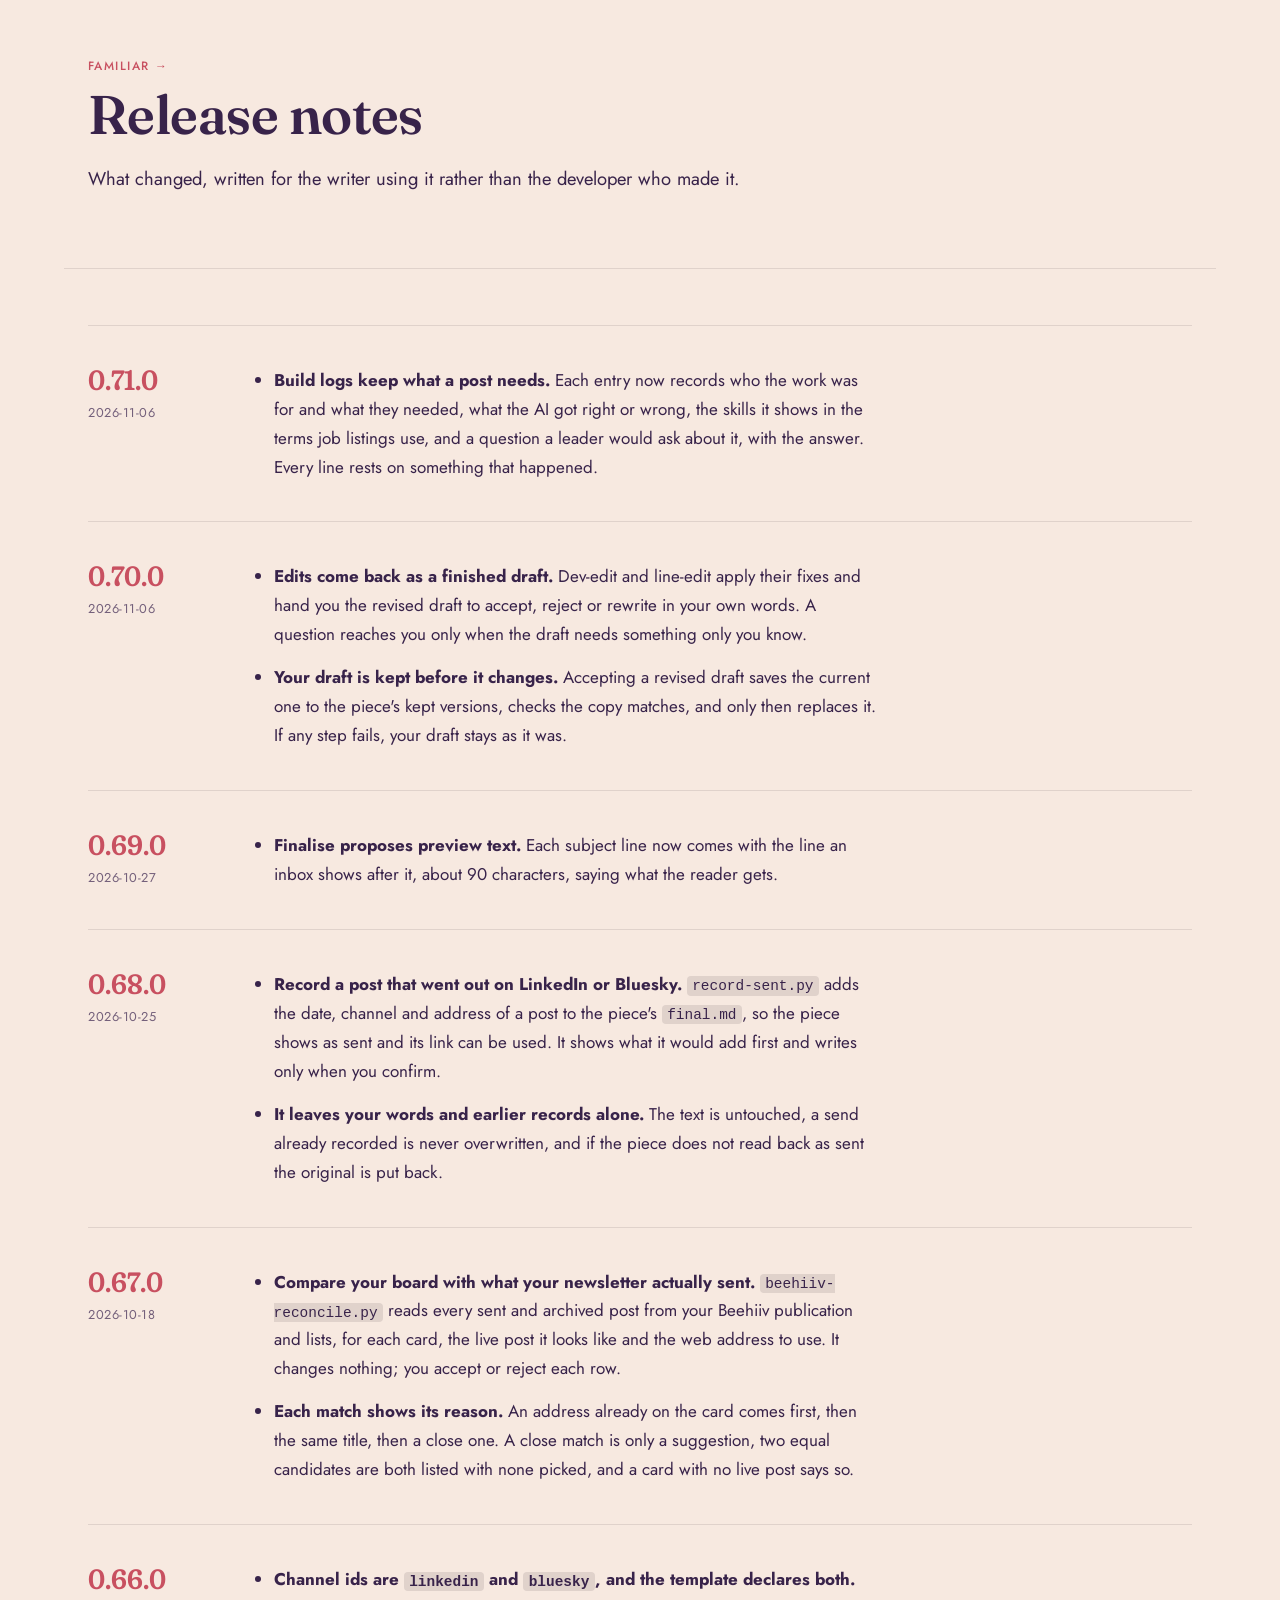
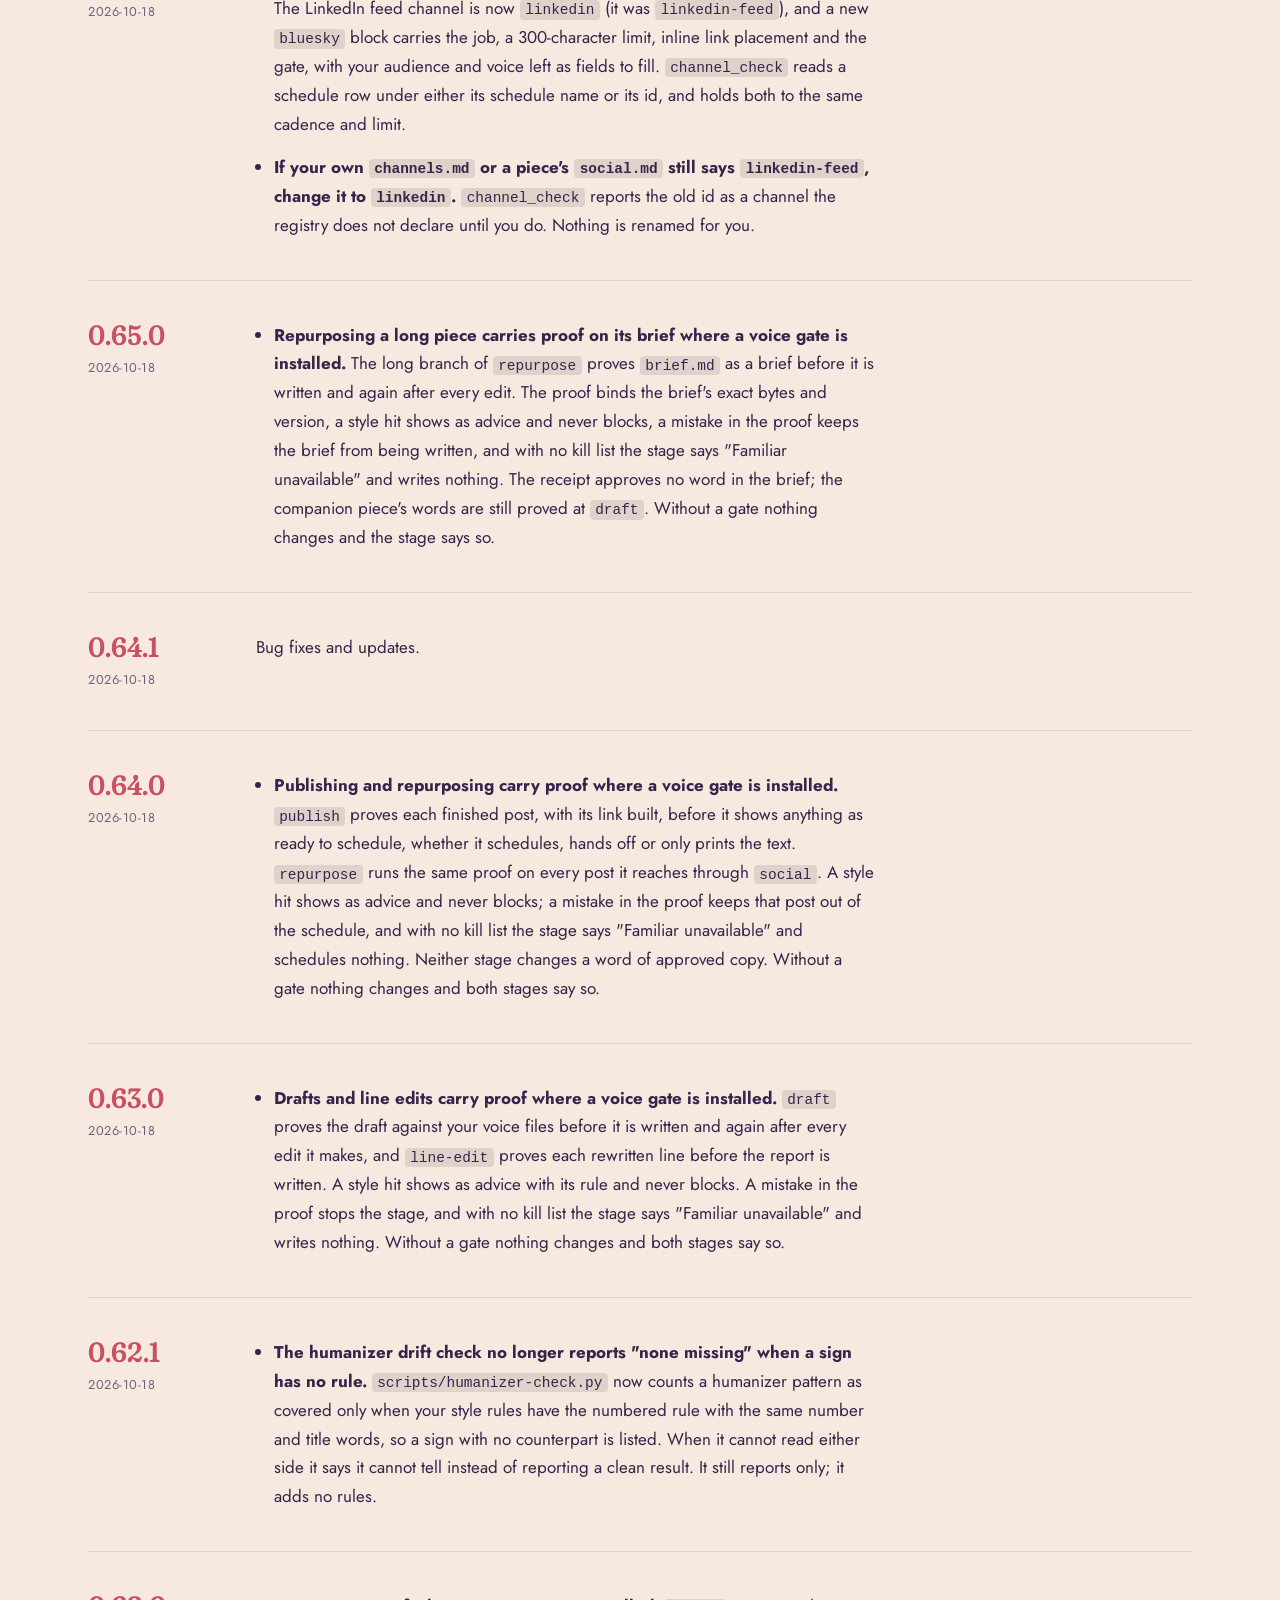
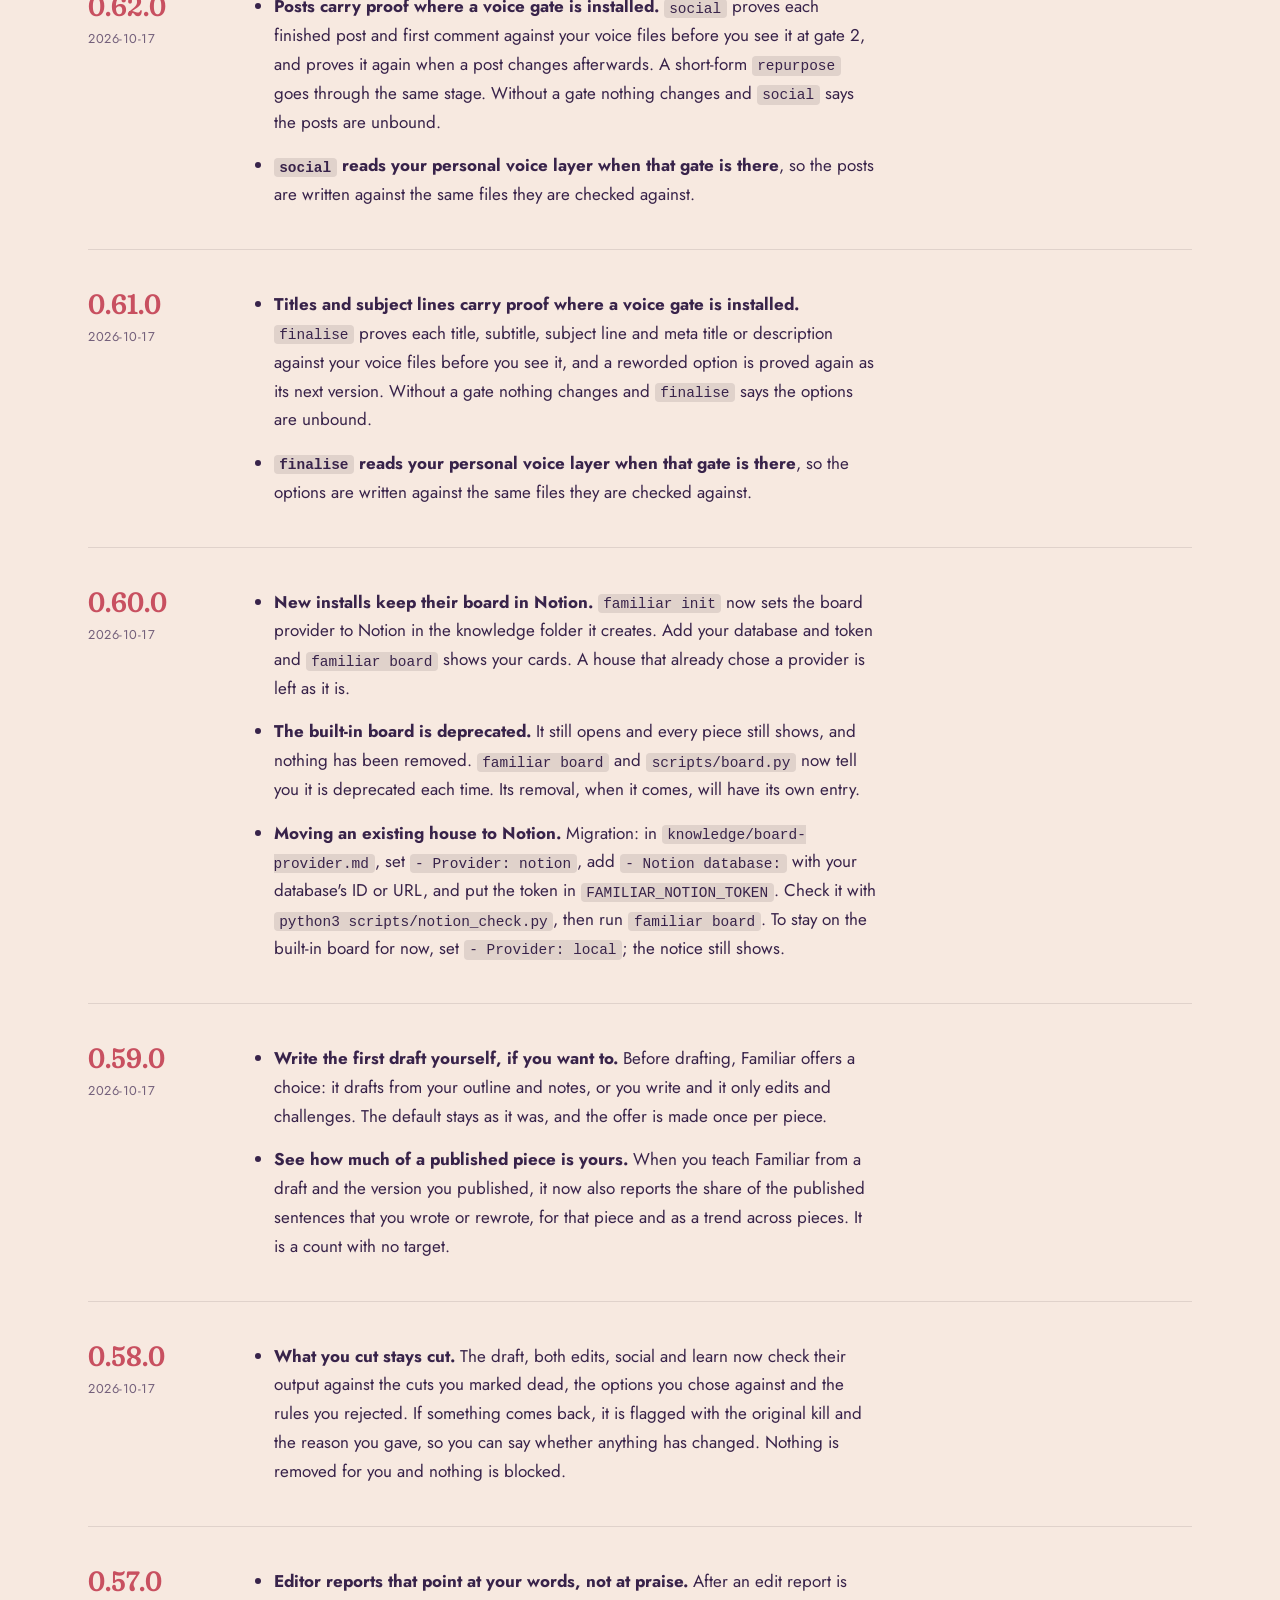
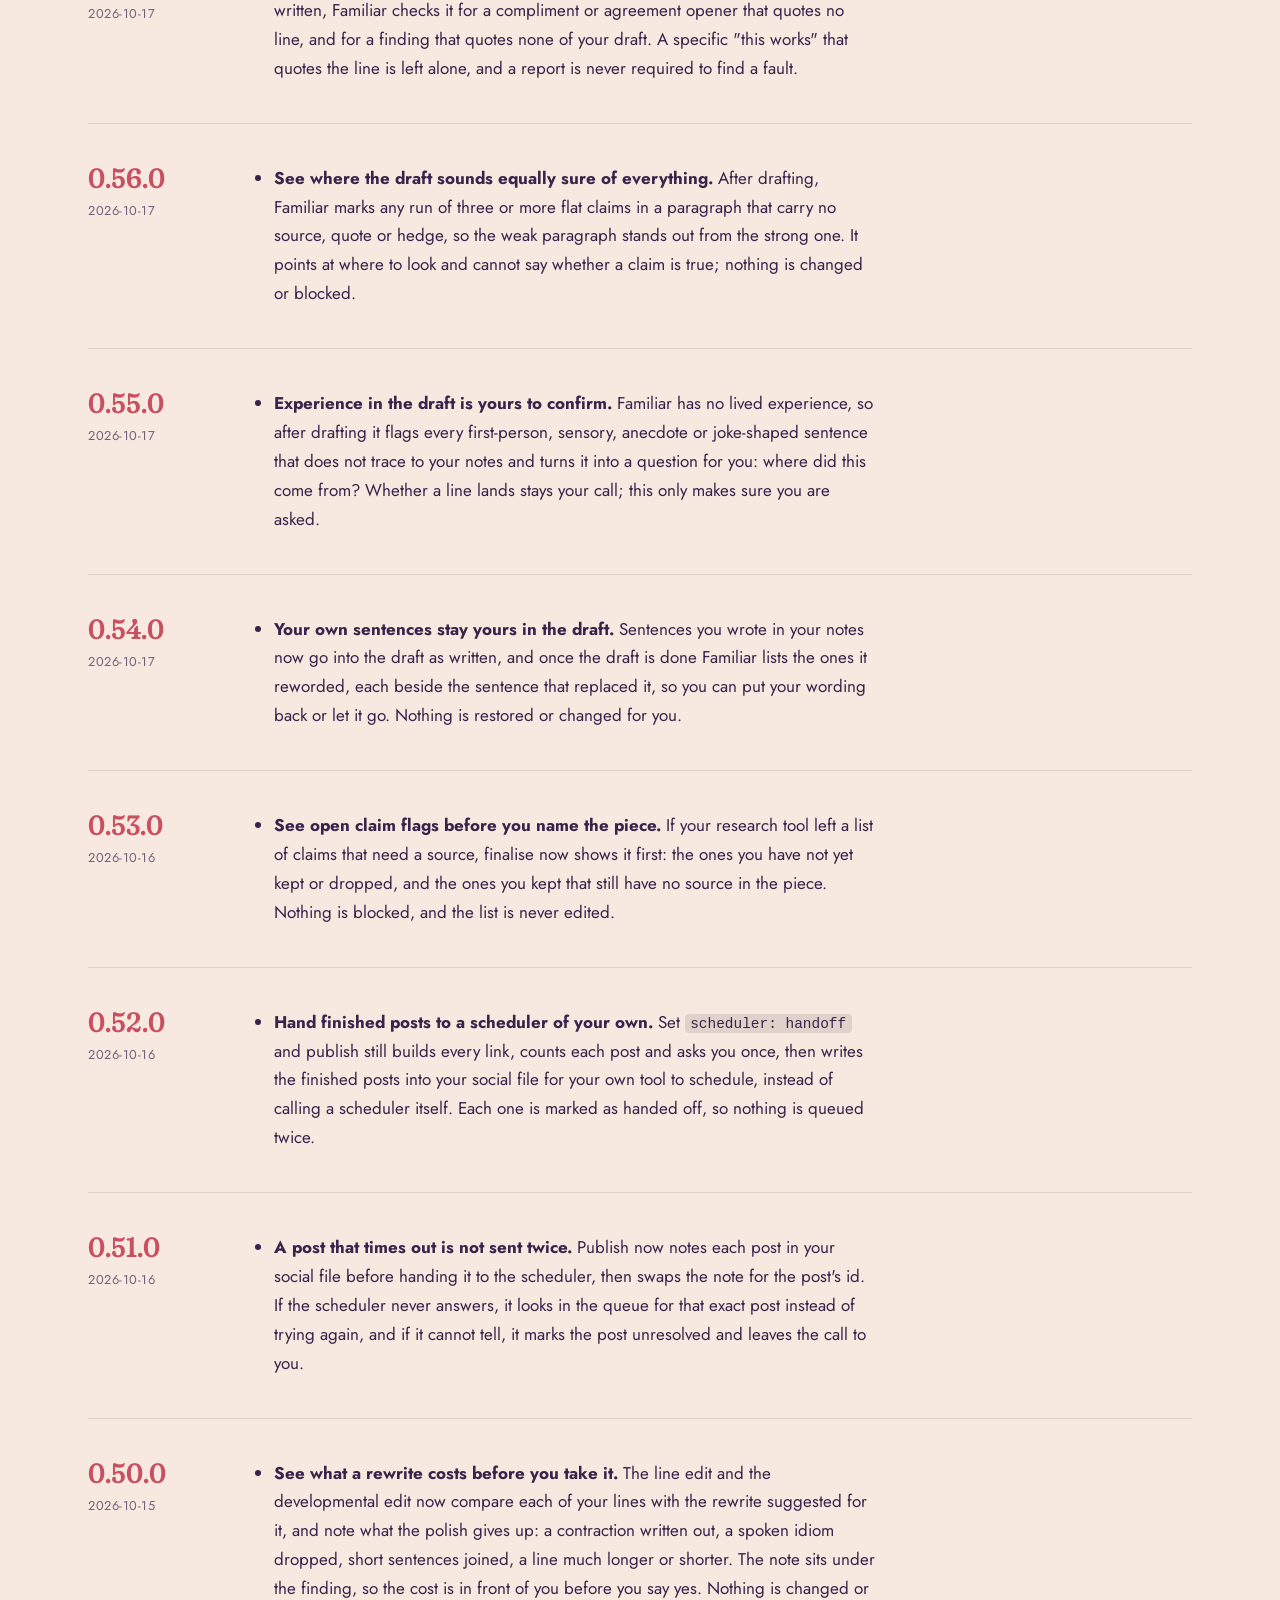
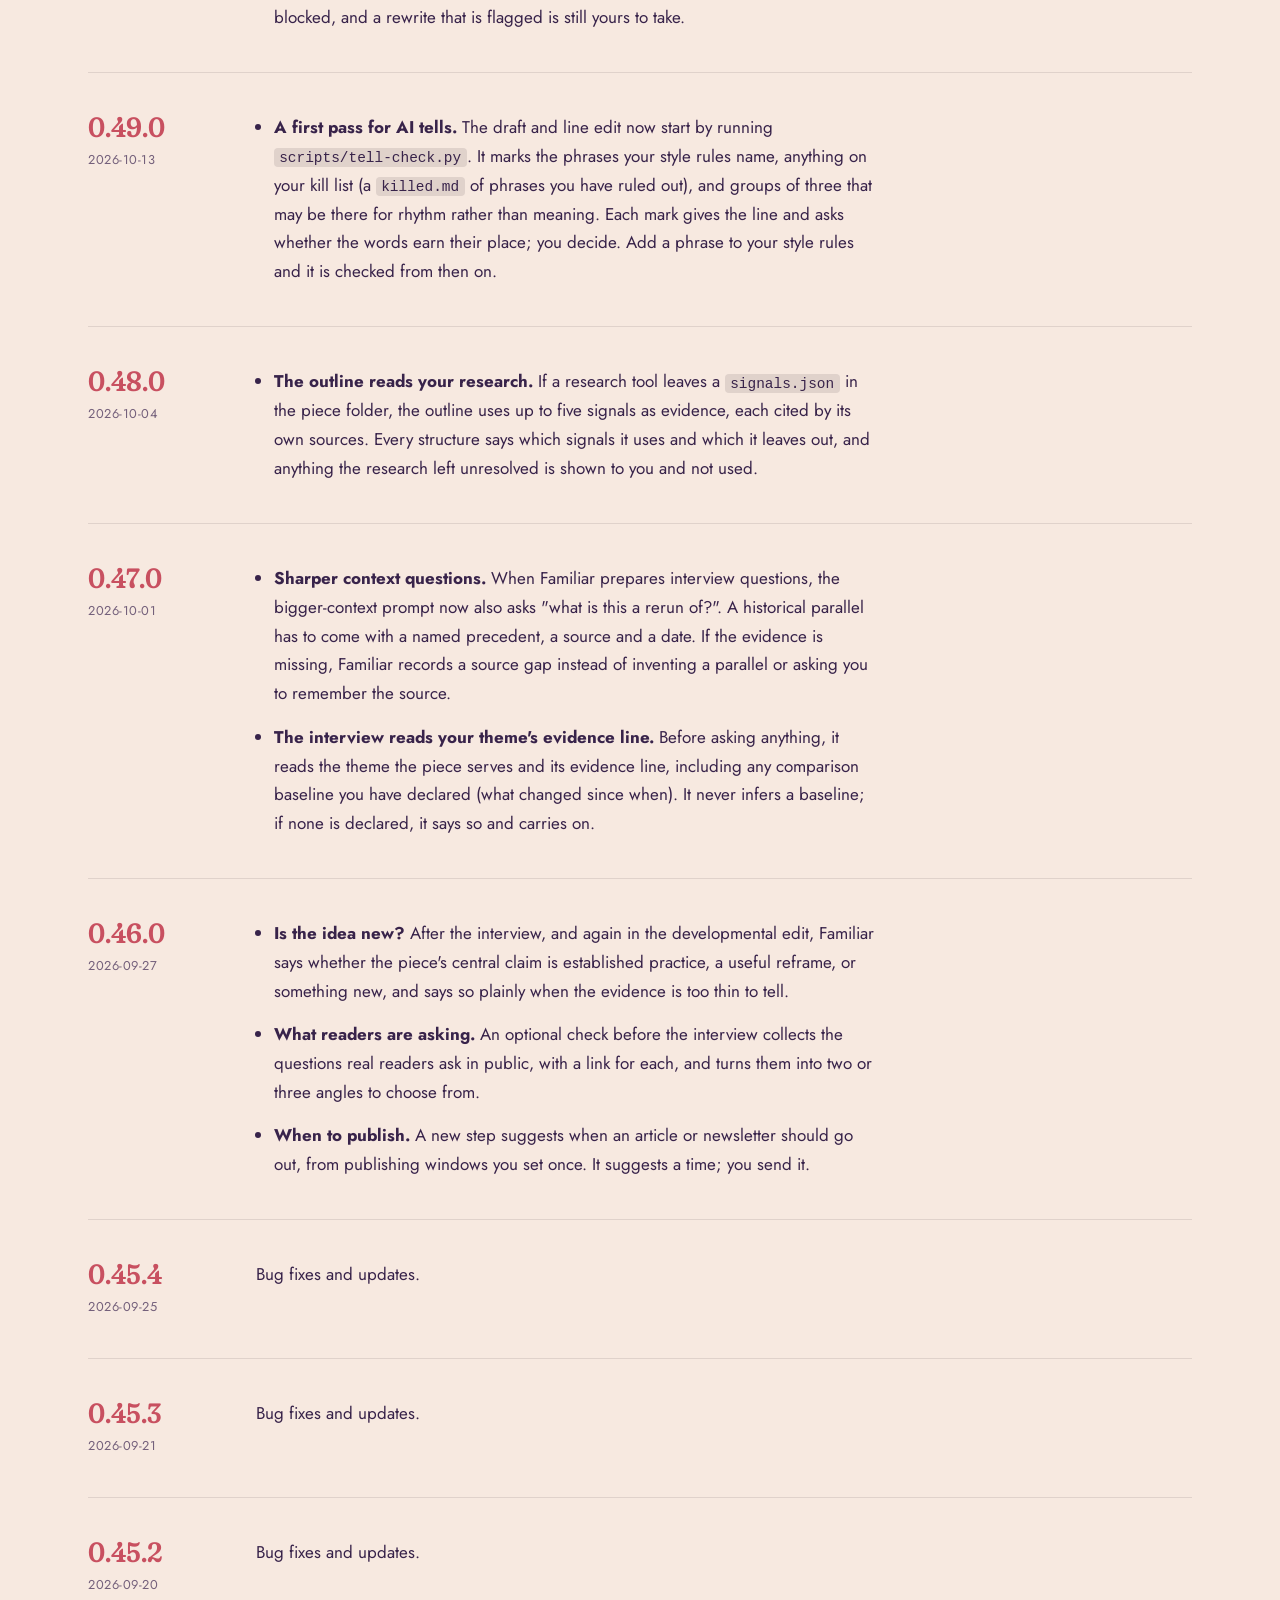
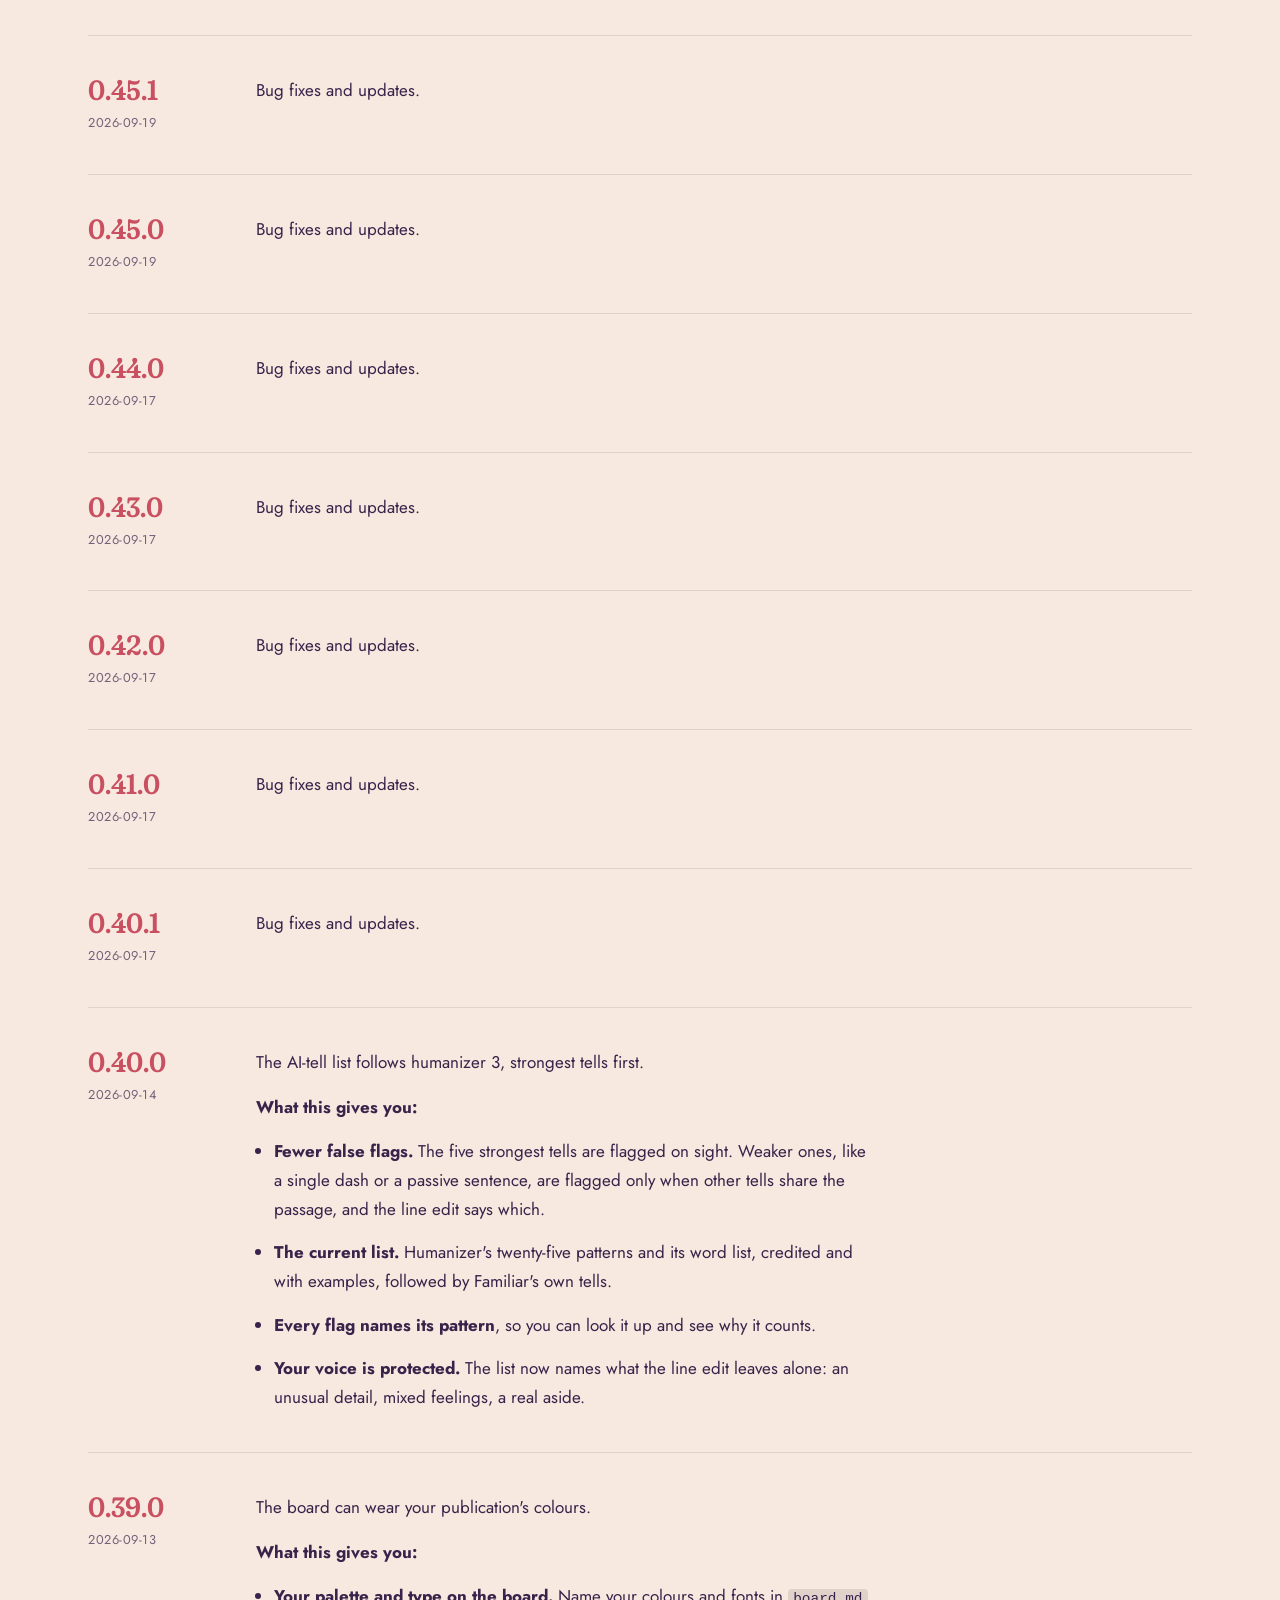
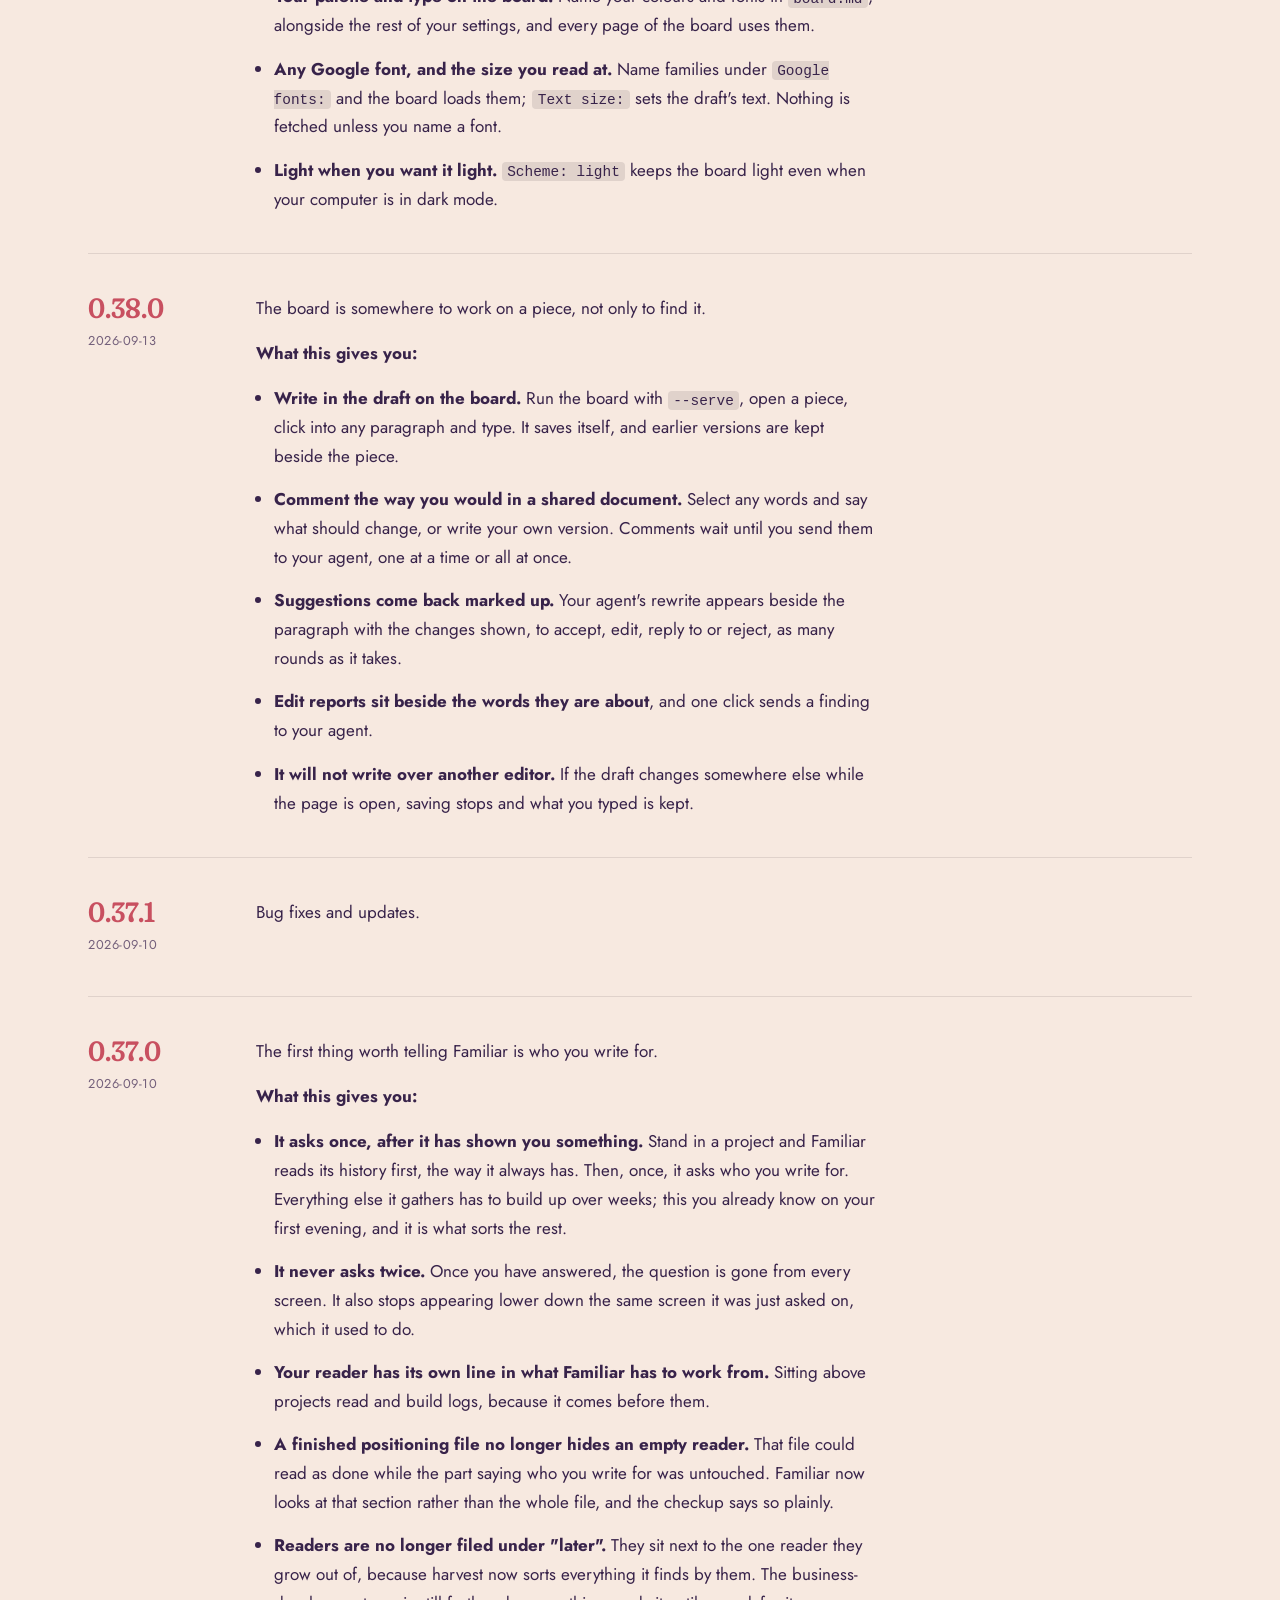
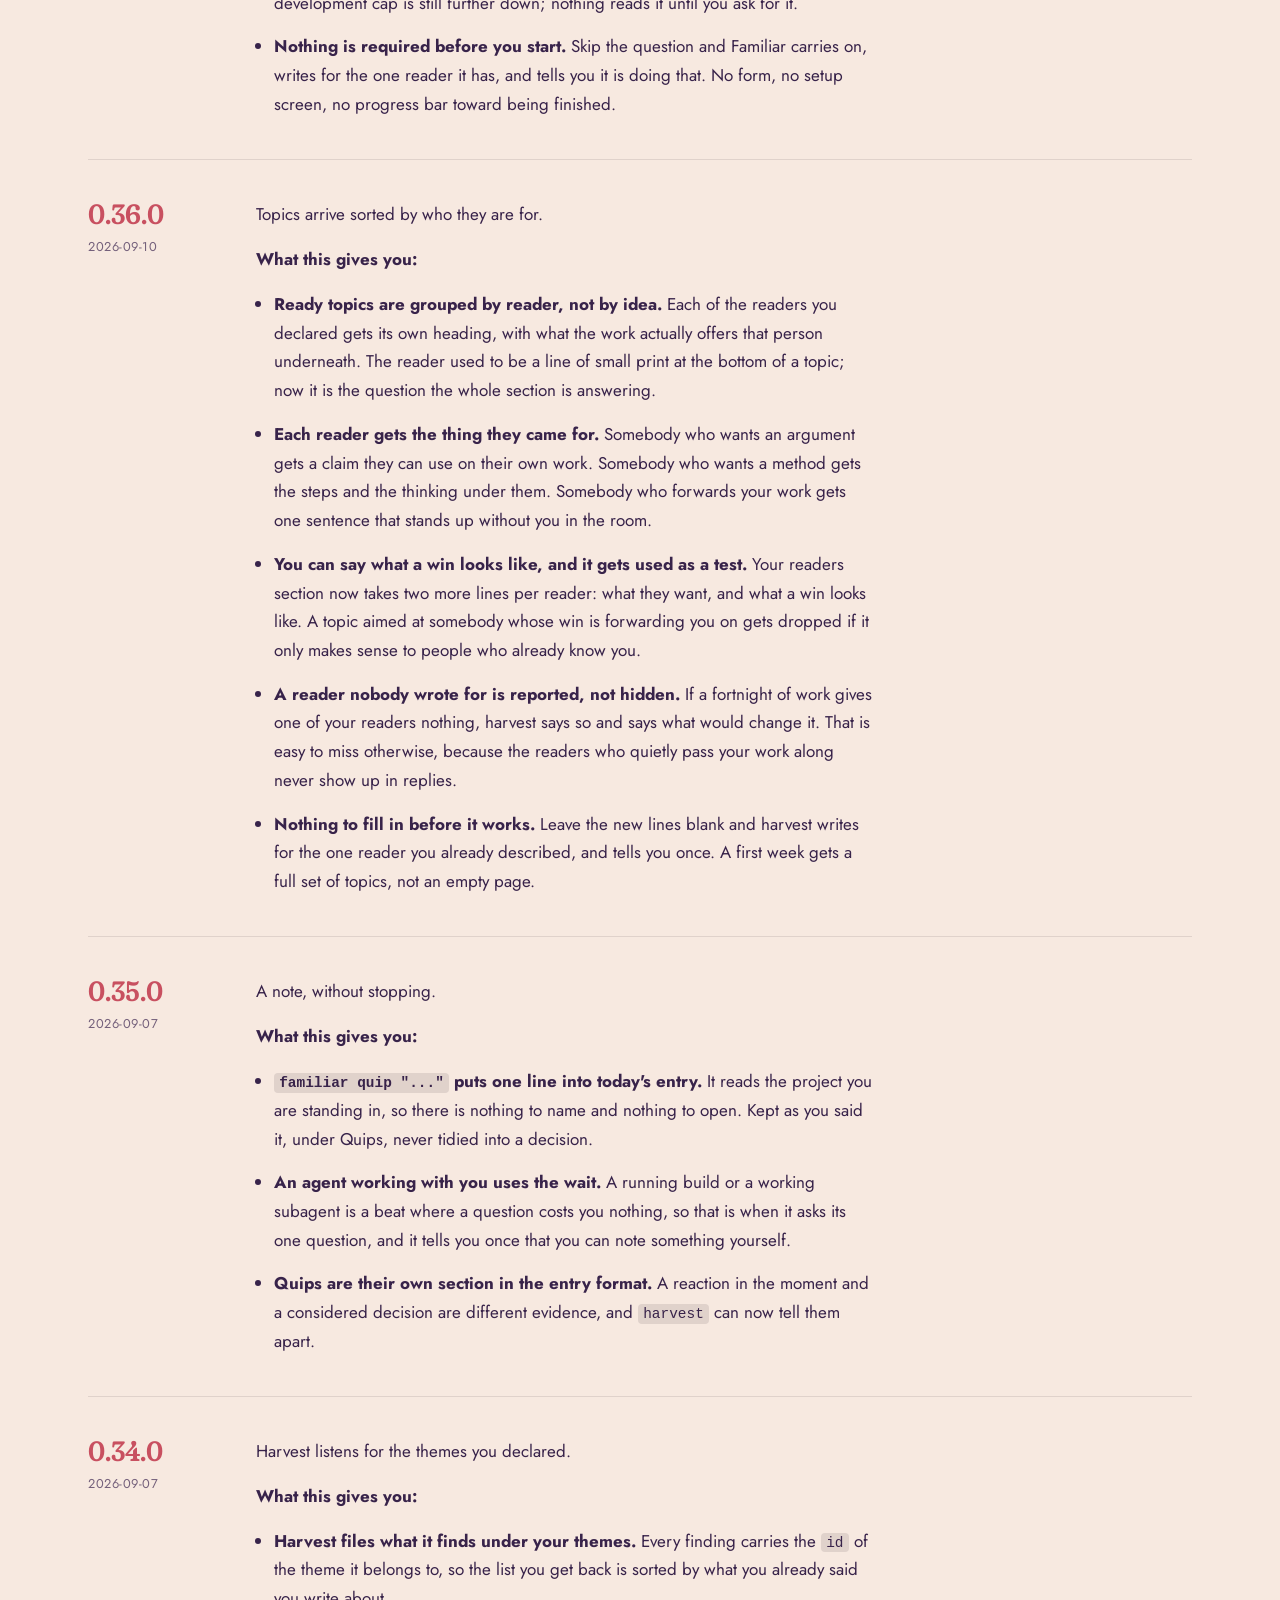
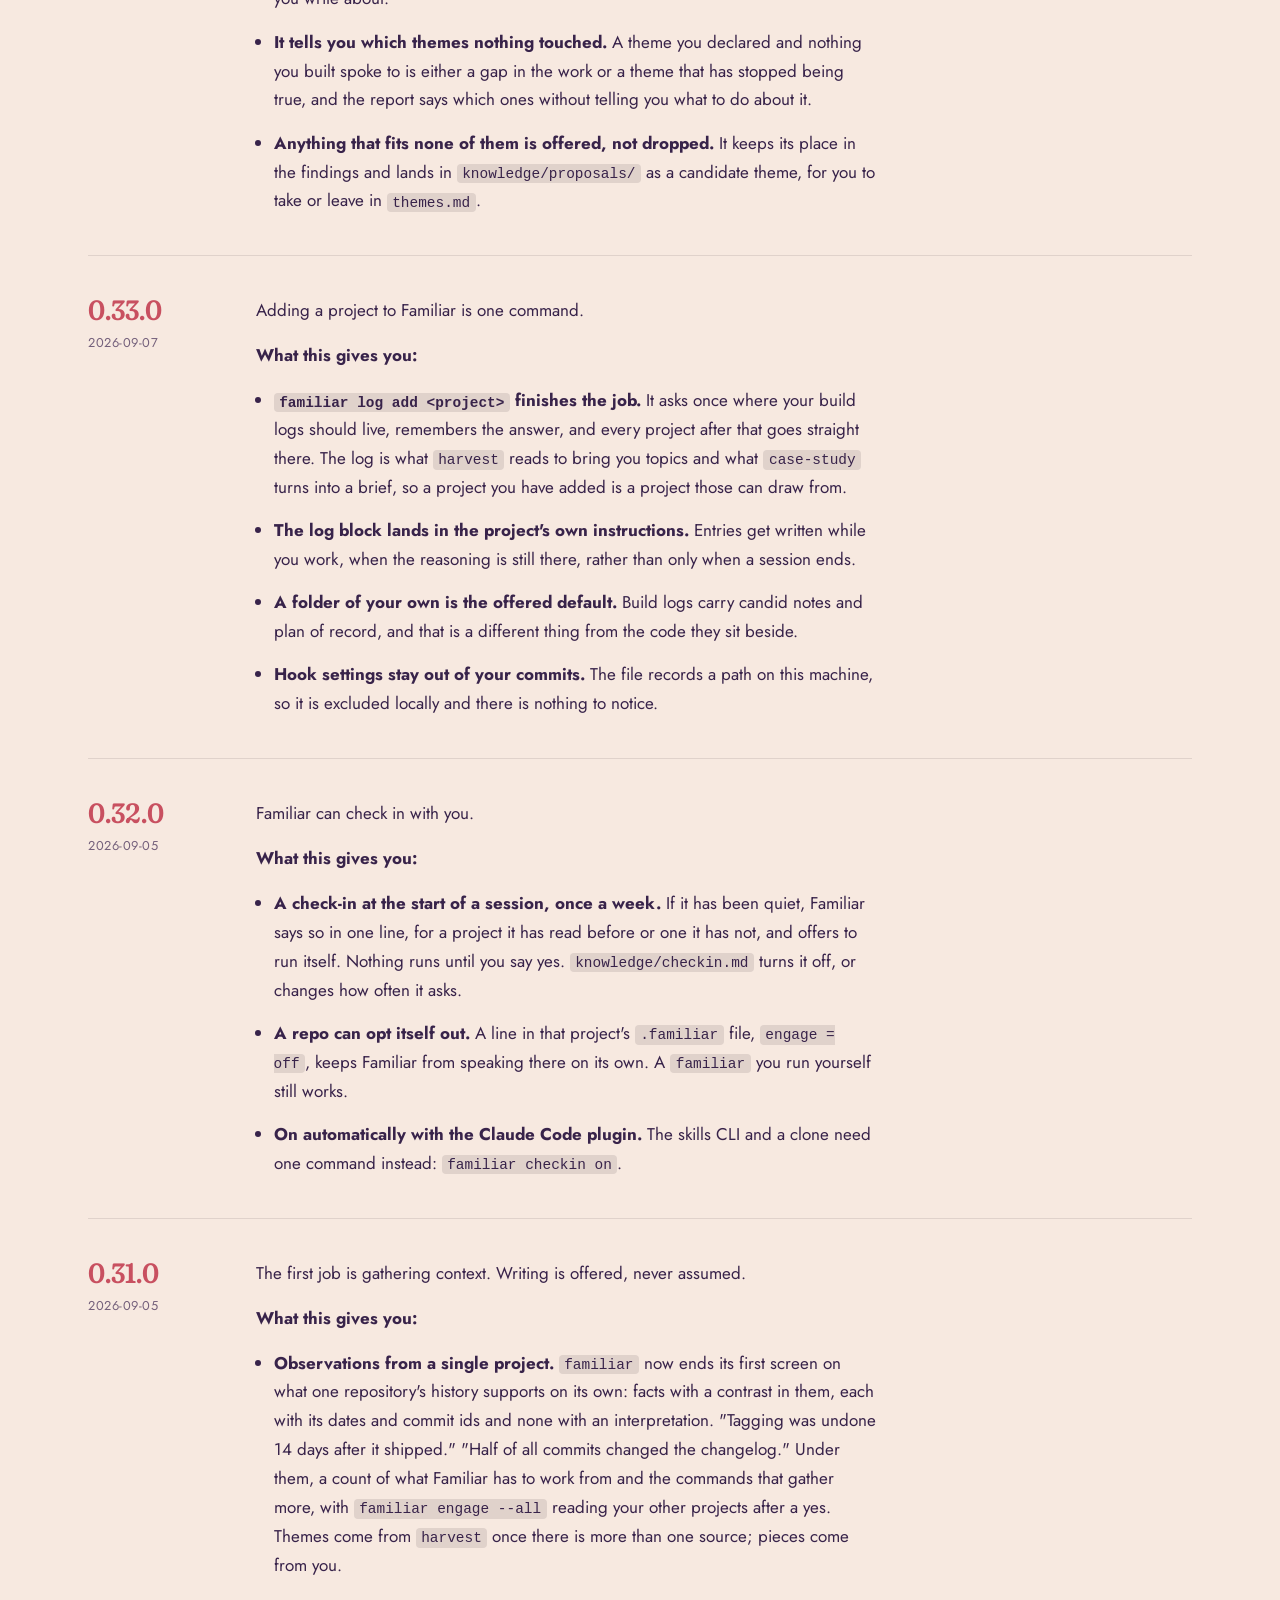
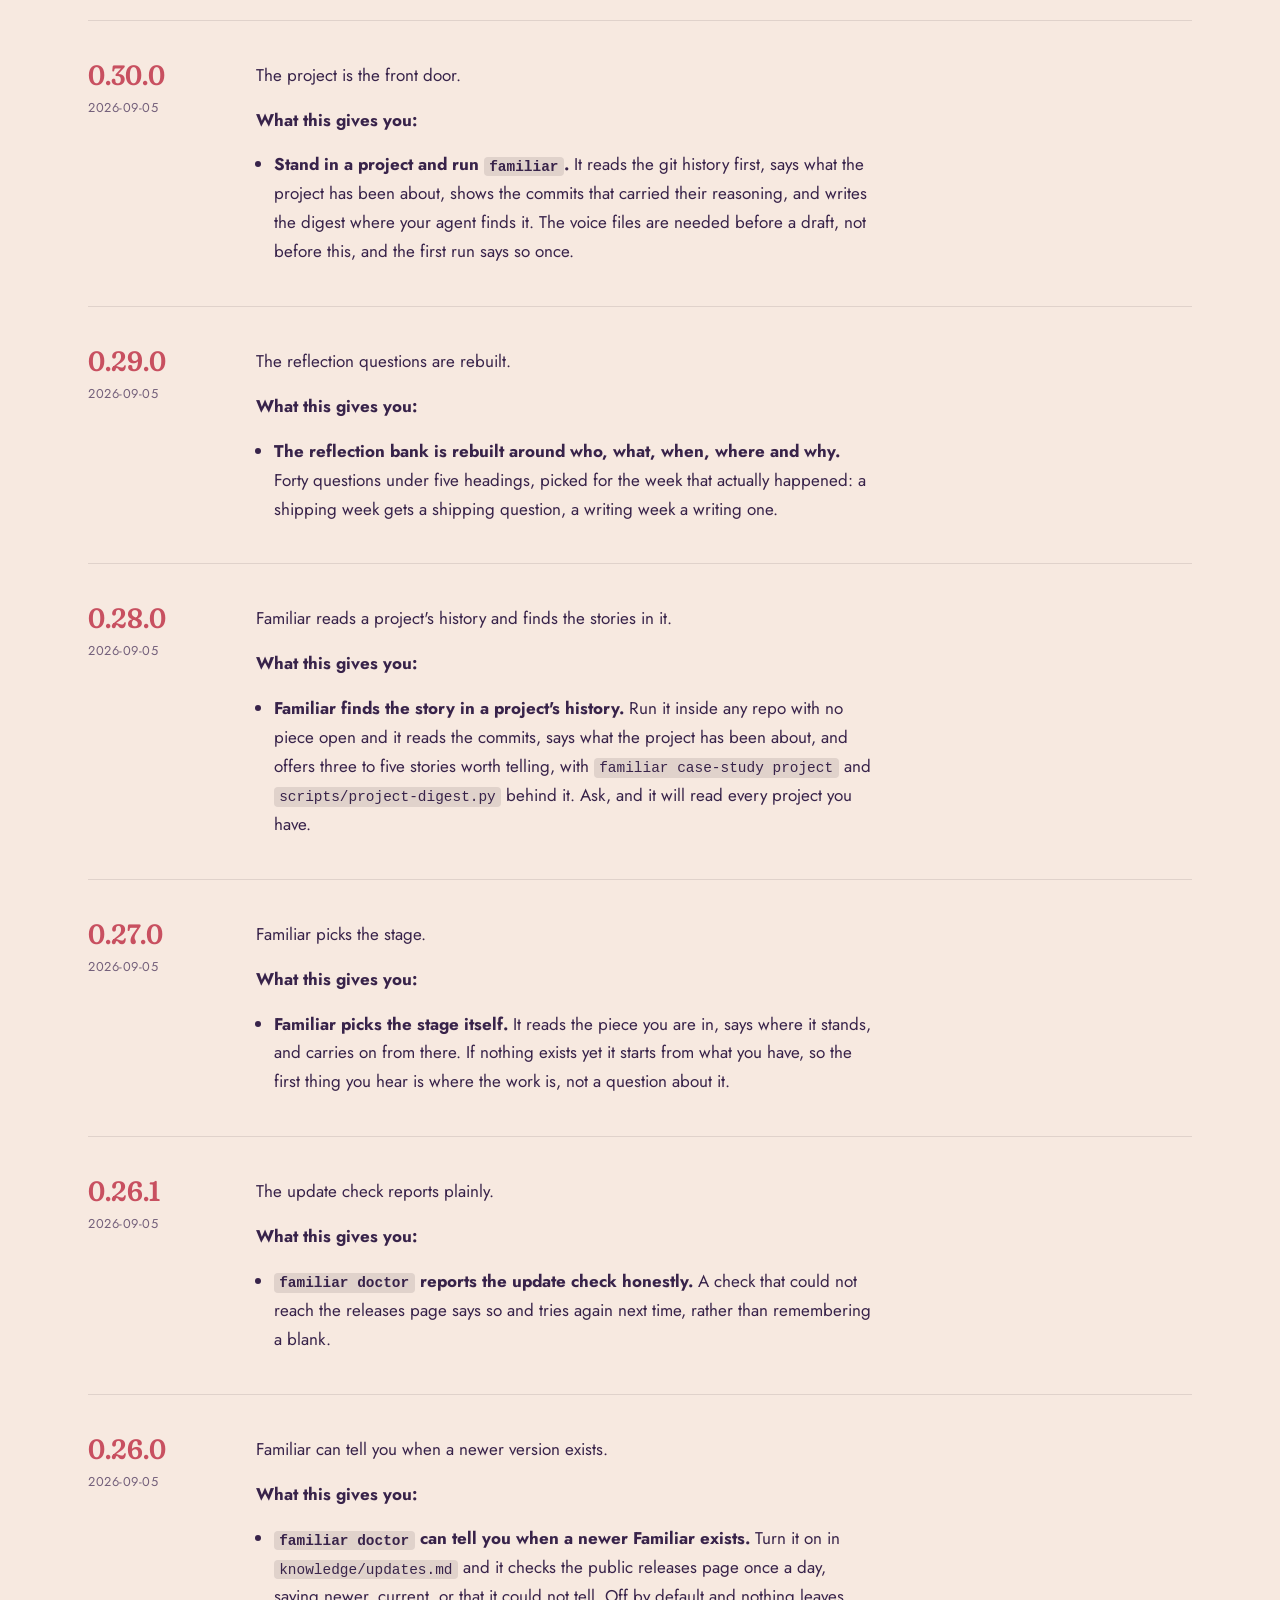
==== commit a6a28c57: "Version 0.71.0" ====
--- a/site/releases.html
+++ b/site/releases.html
@@ -31,6 +31,13 @@
 
 <section class="wrap">
   <article class="release">
+    <h2 id="v0-71-0">0.71.0</h2>
+    <p class="release-date"><time datetime="2026-11-06">2026-11-06</time></p>
+    <div class="release-body">
+      <ul><li><strong>Build logs keep what a post needs.</strong> Each entry now records who the work was for and what they needed, what the AI got right or wrong, the skills it shows in the terms job listings use, and a question a leader would ask about it, with the answer. Every line rests on something that happened.</li></ul>
+    </div>
+  </article>
+  <article class="release">
     <h2 id="v0-70-0">0.70.0</h2>
     <p class="release-date"><time datetime="2026-11-06">2026-11-06</time></p>
     <div class="release-body">
